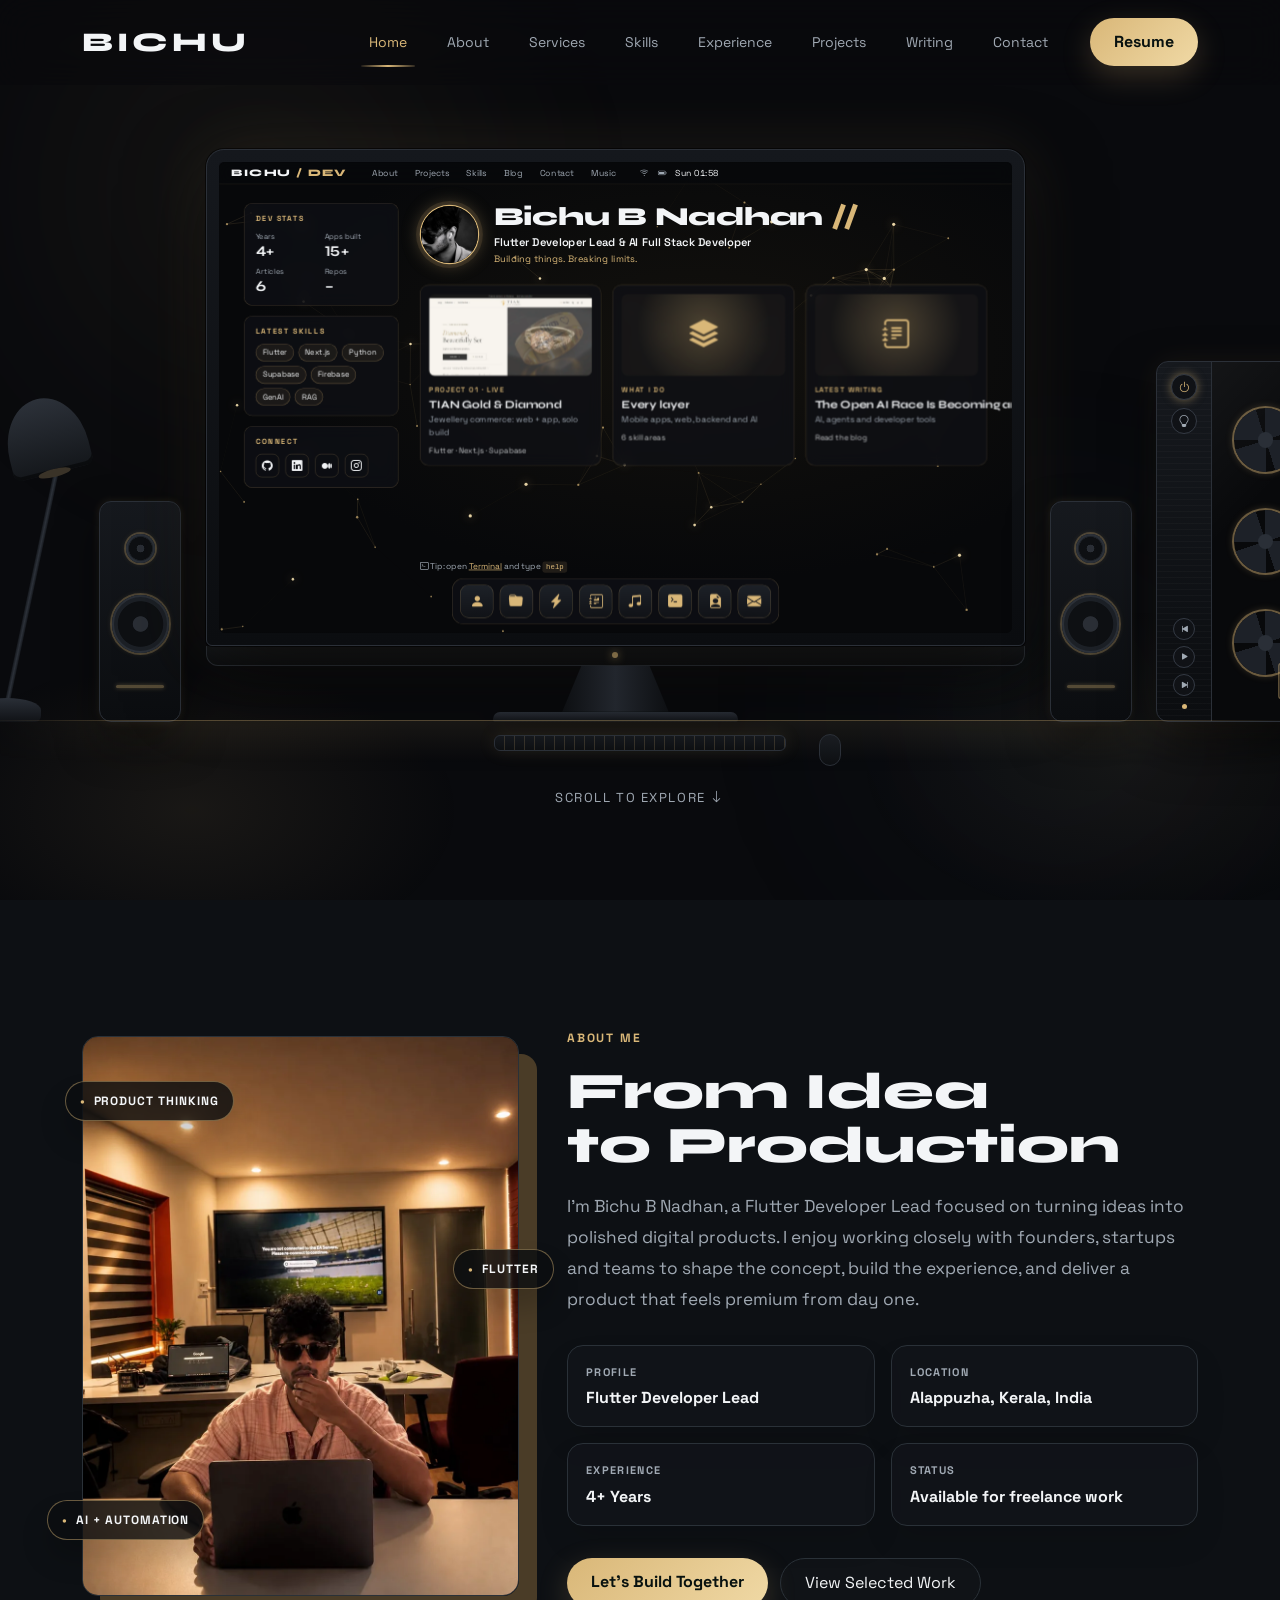
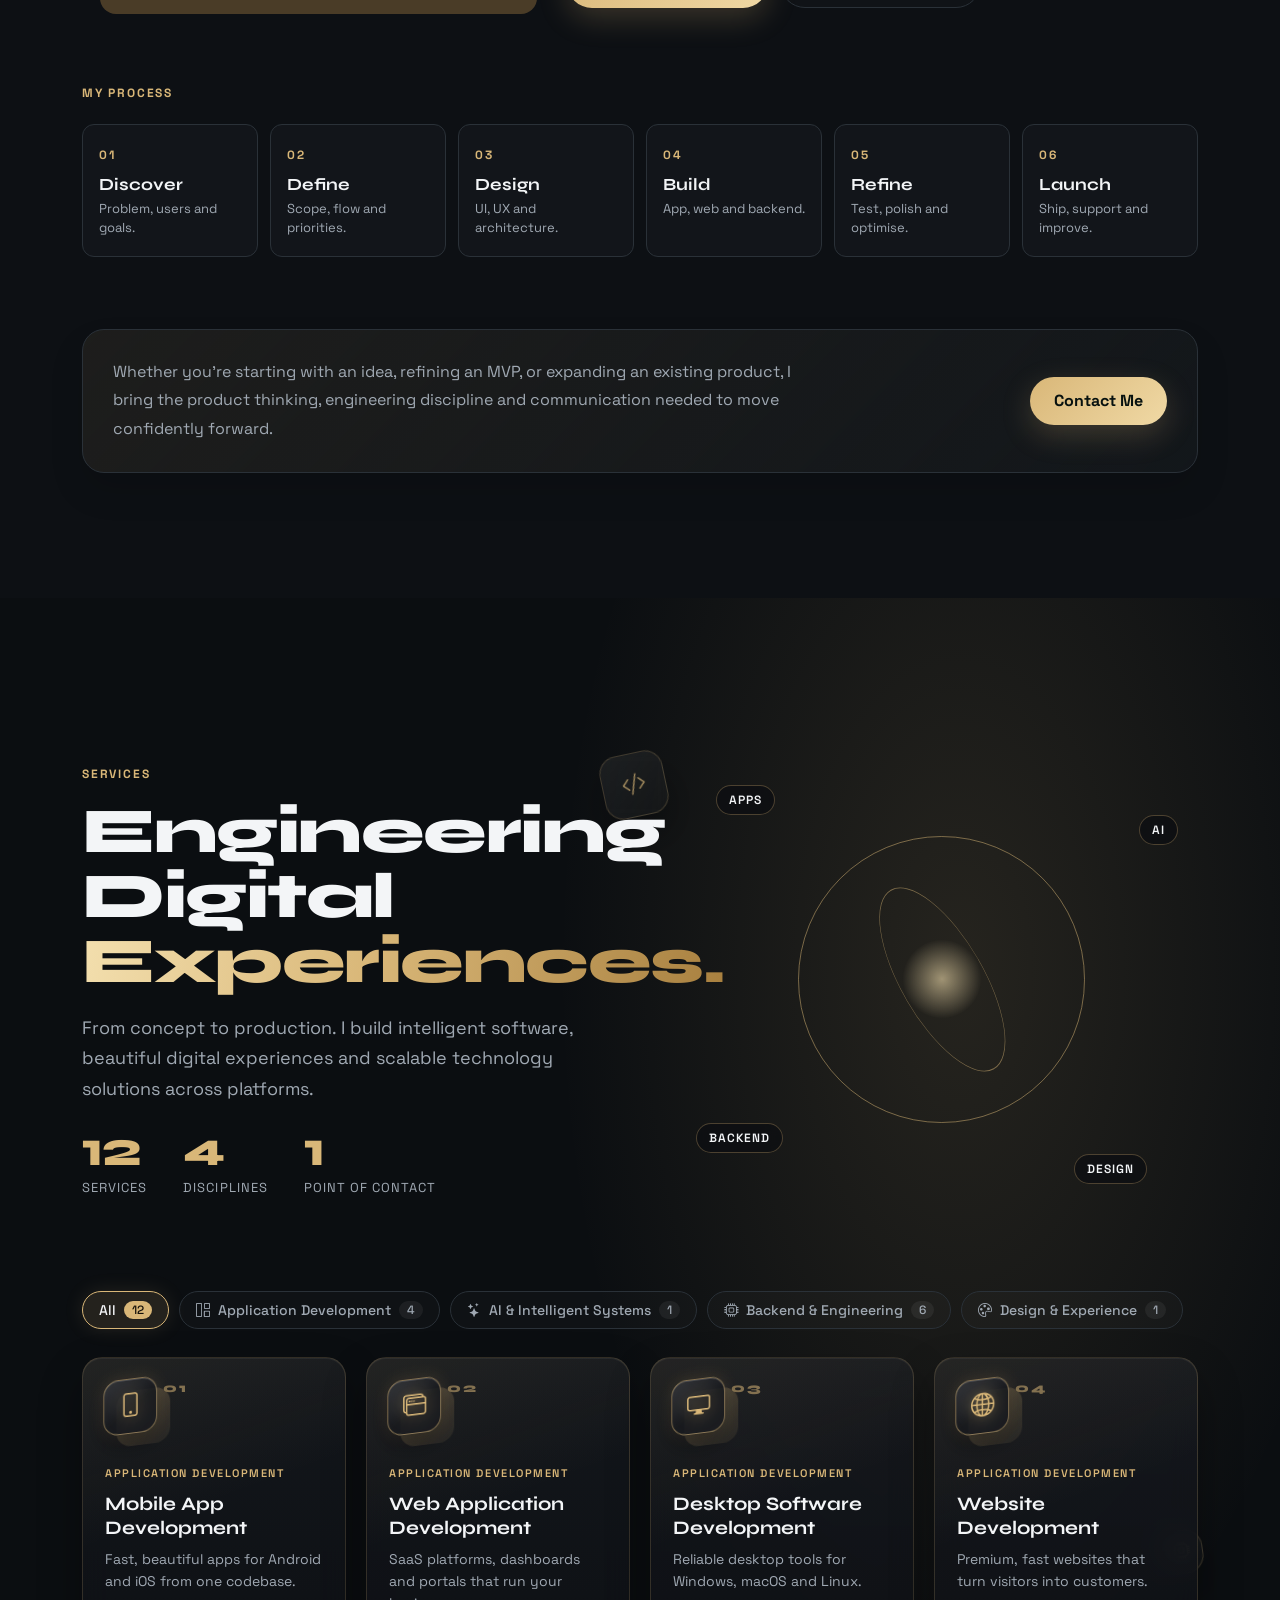
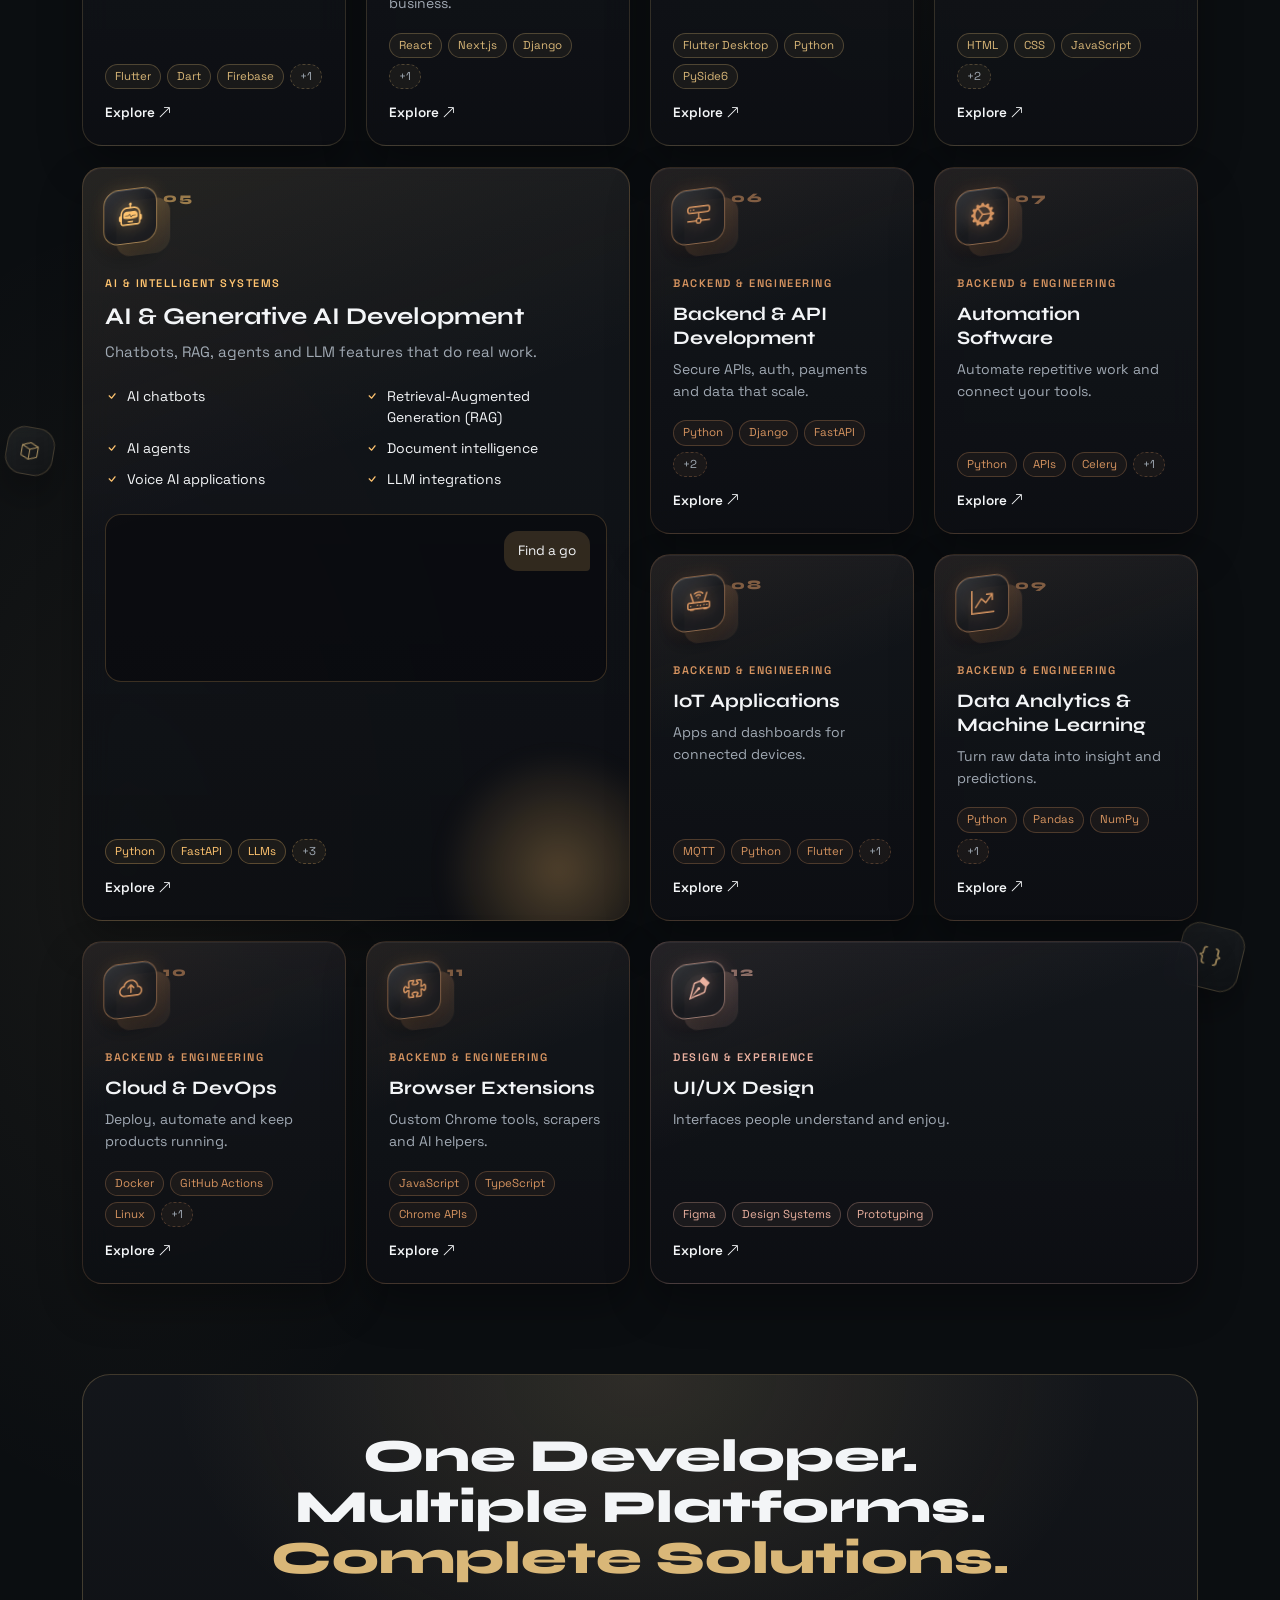
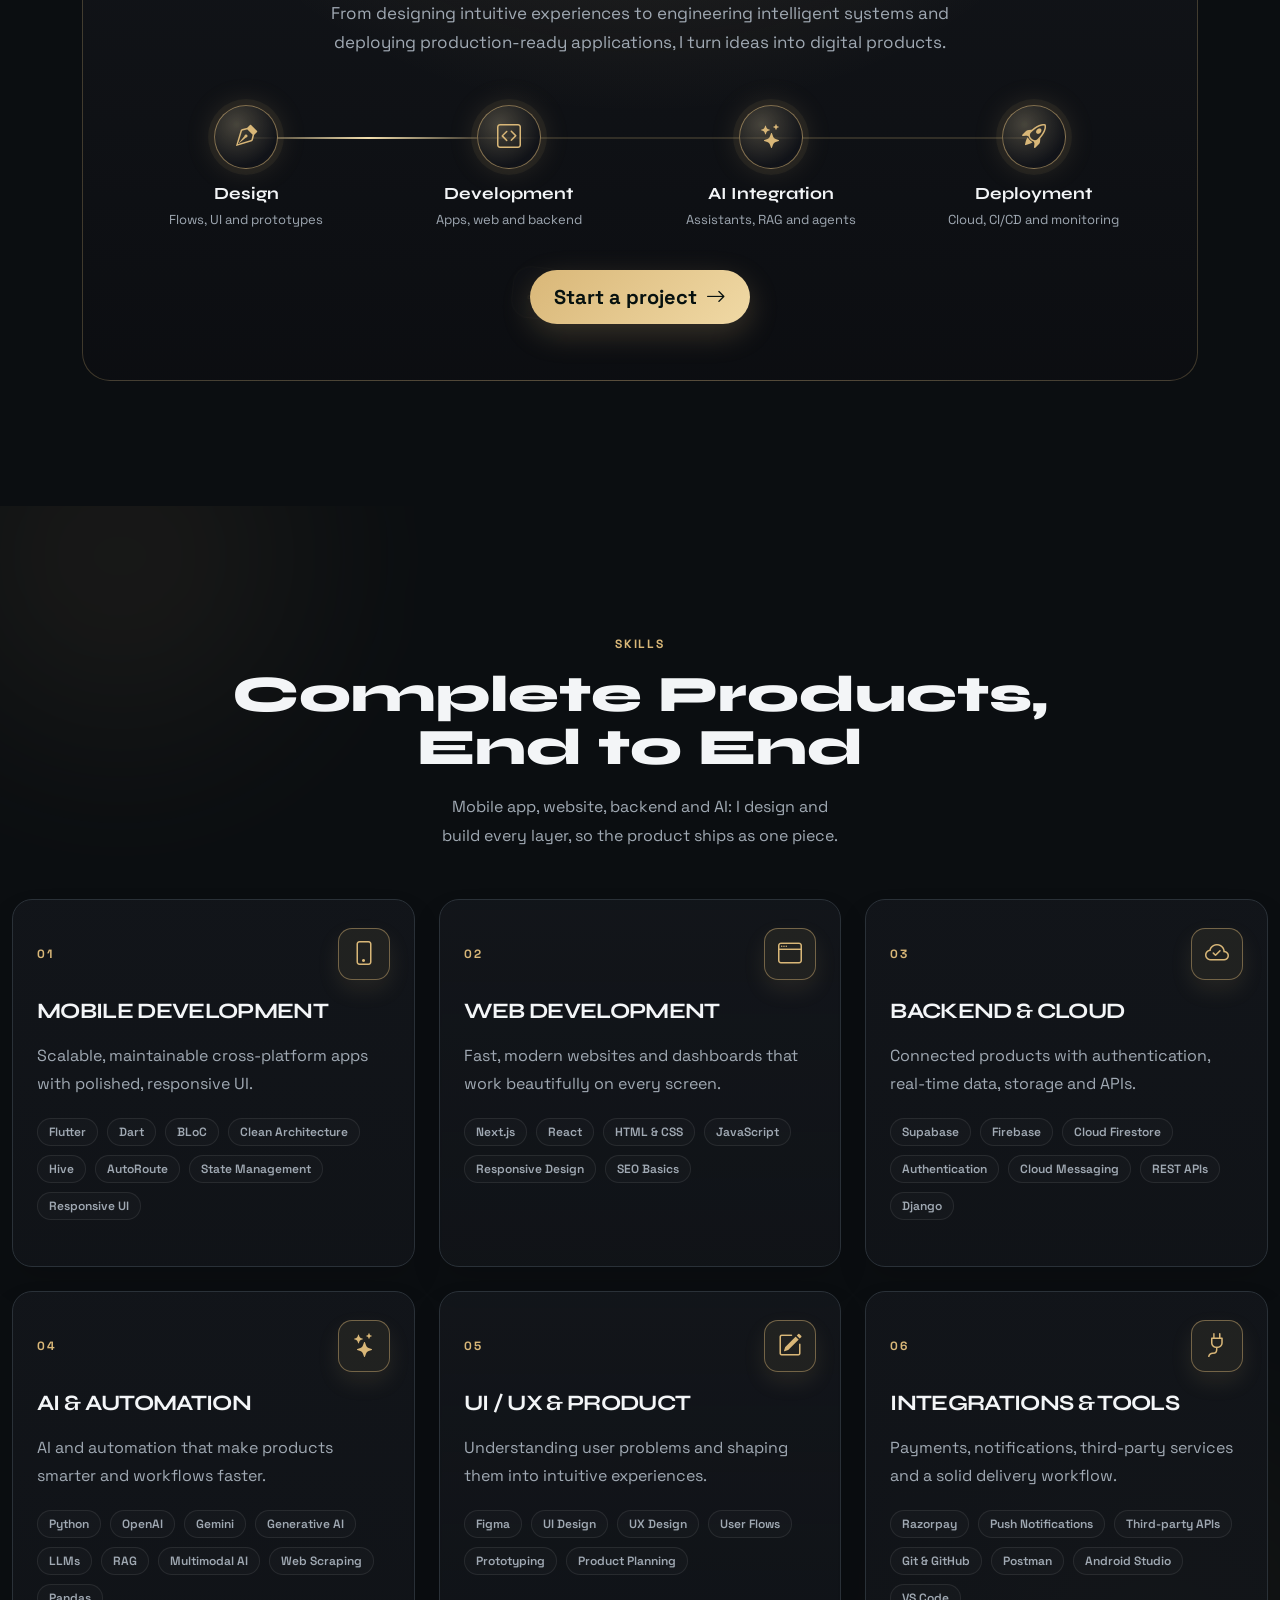
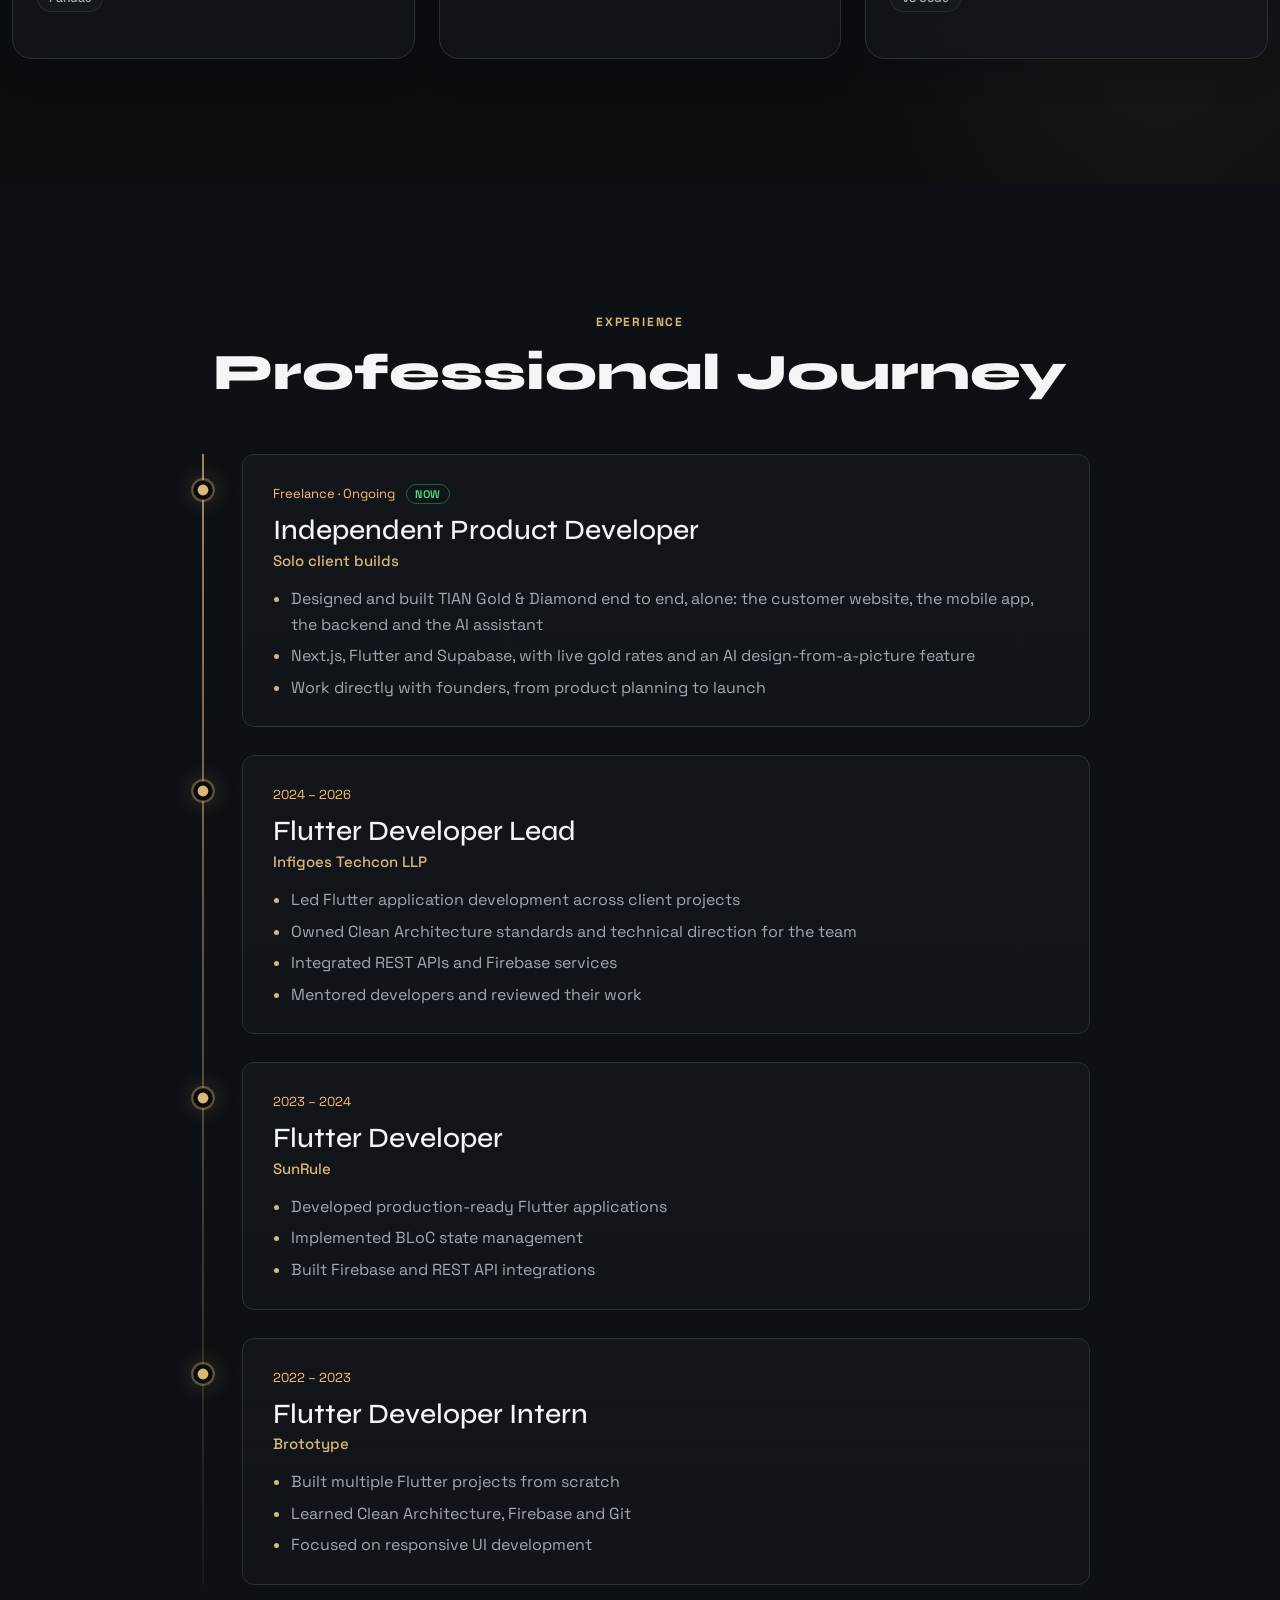
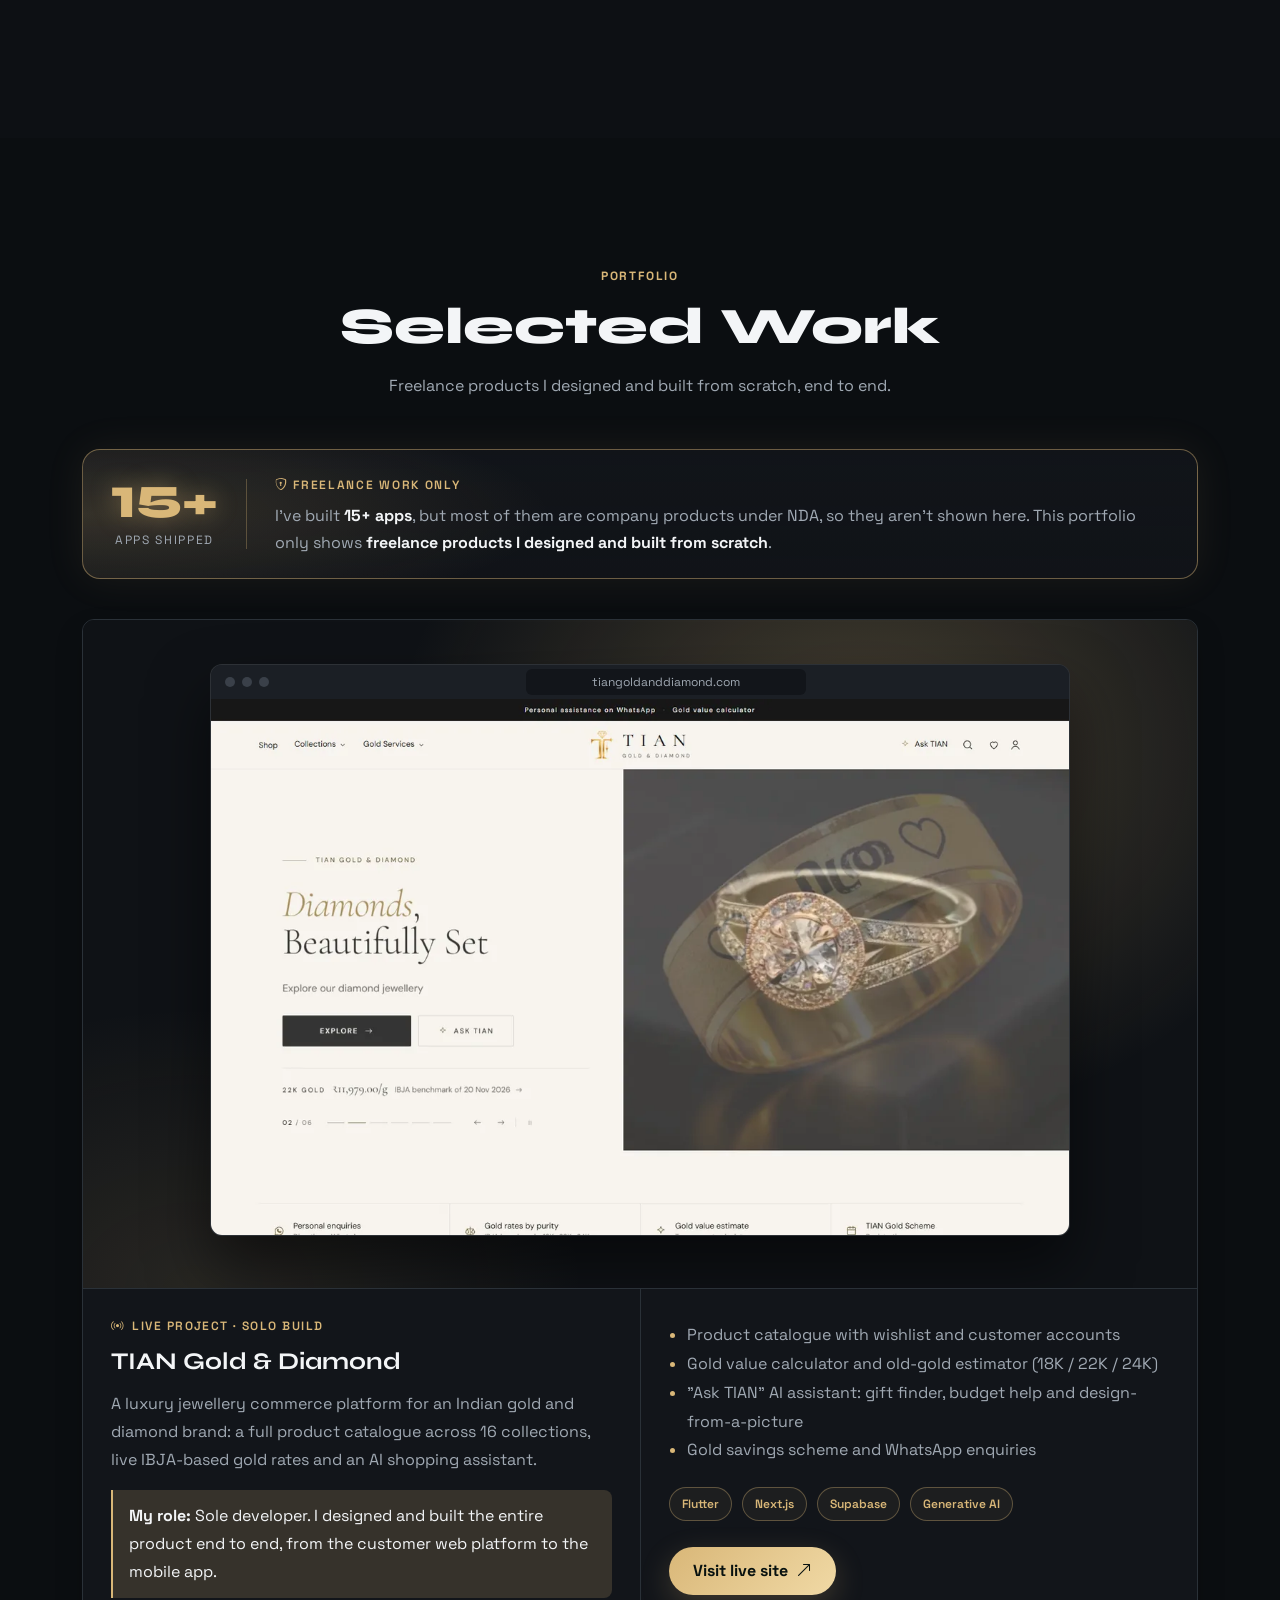
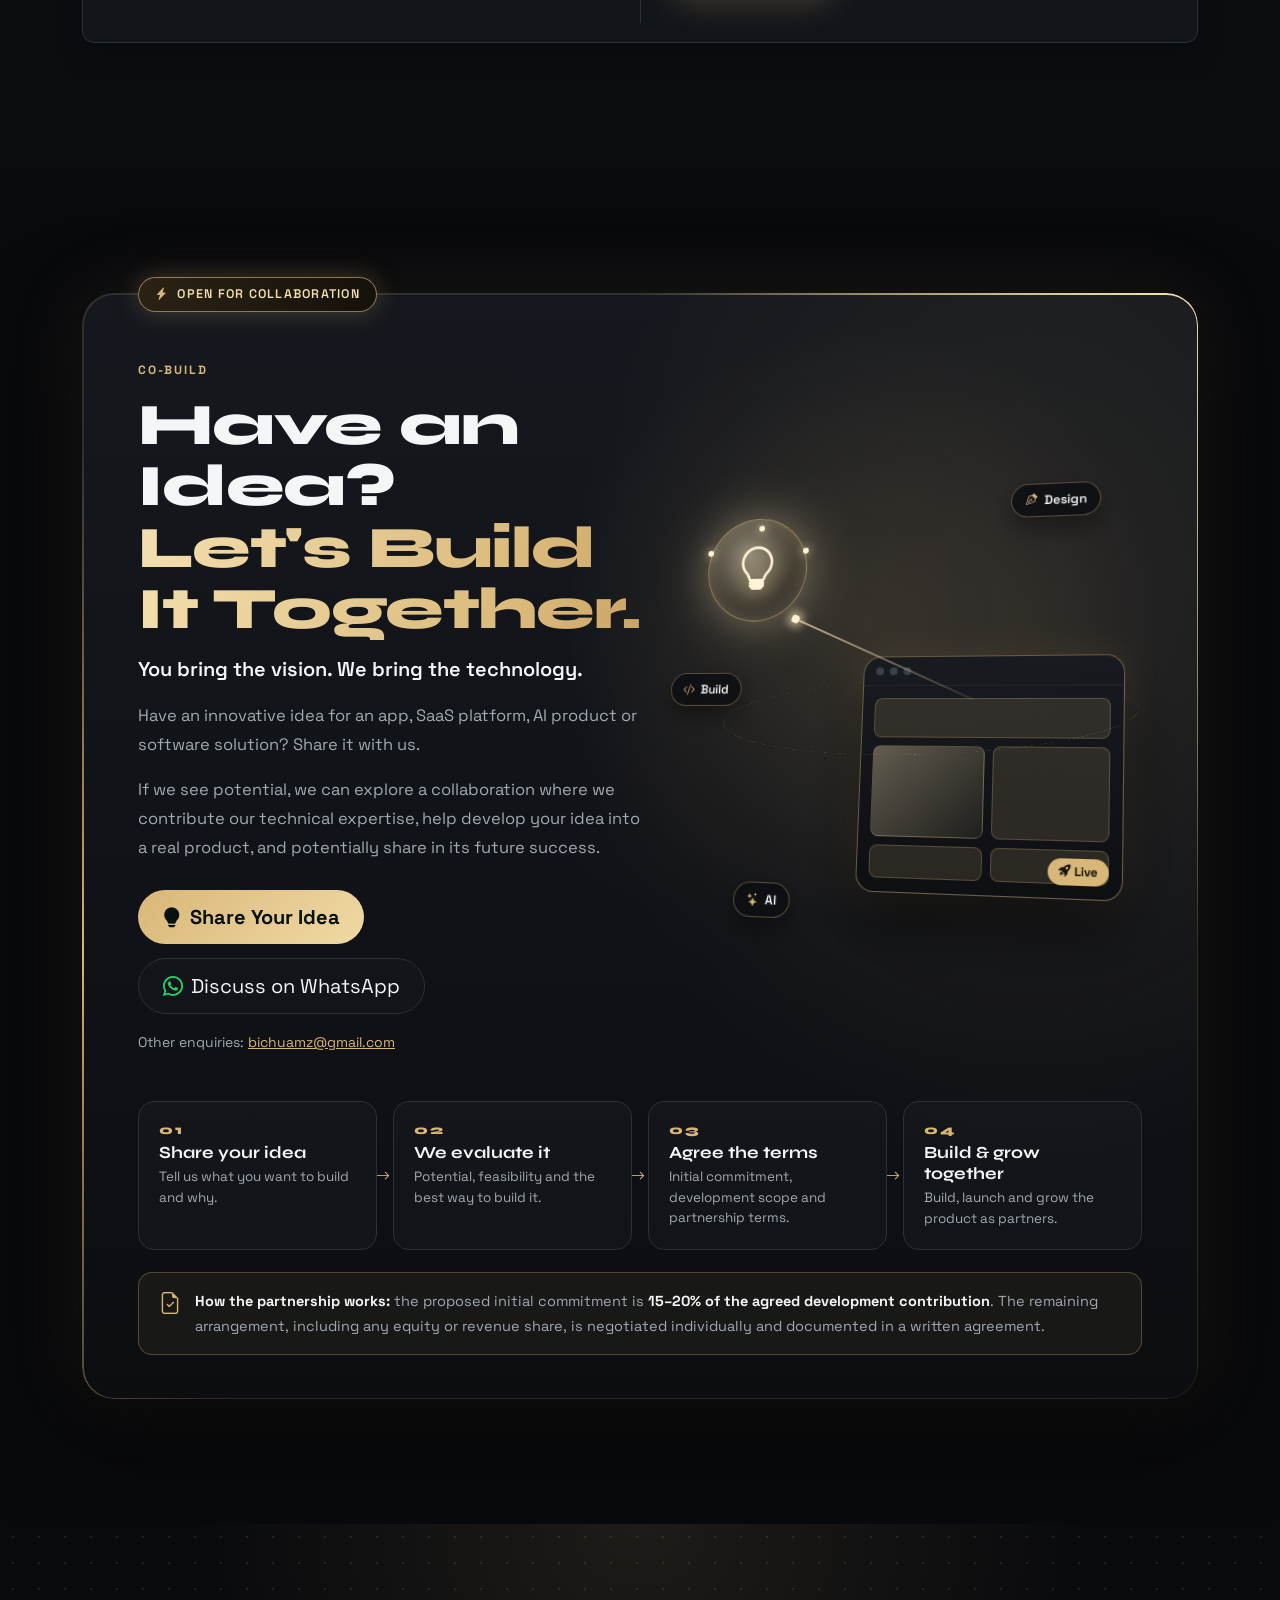
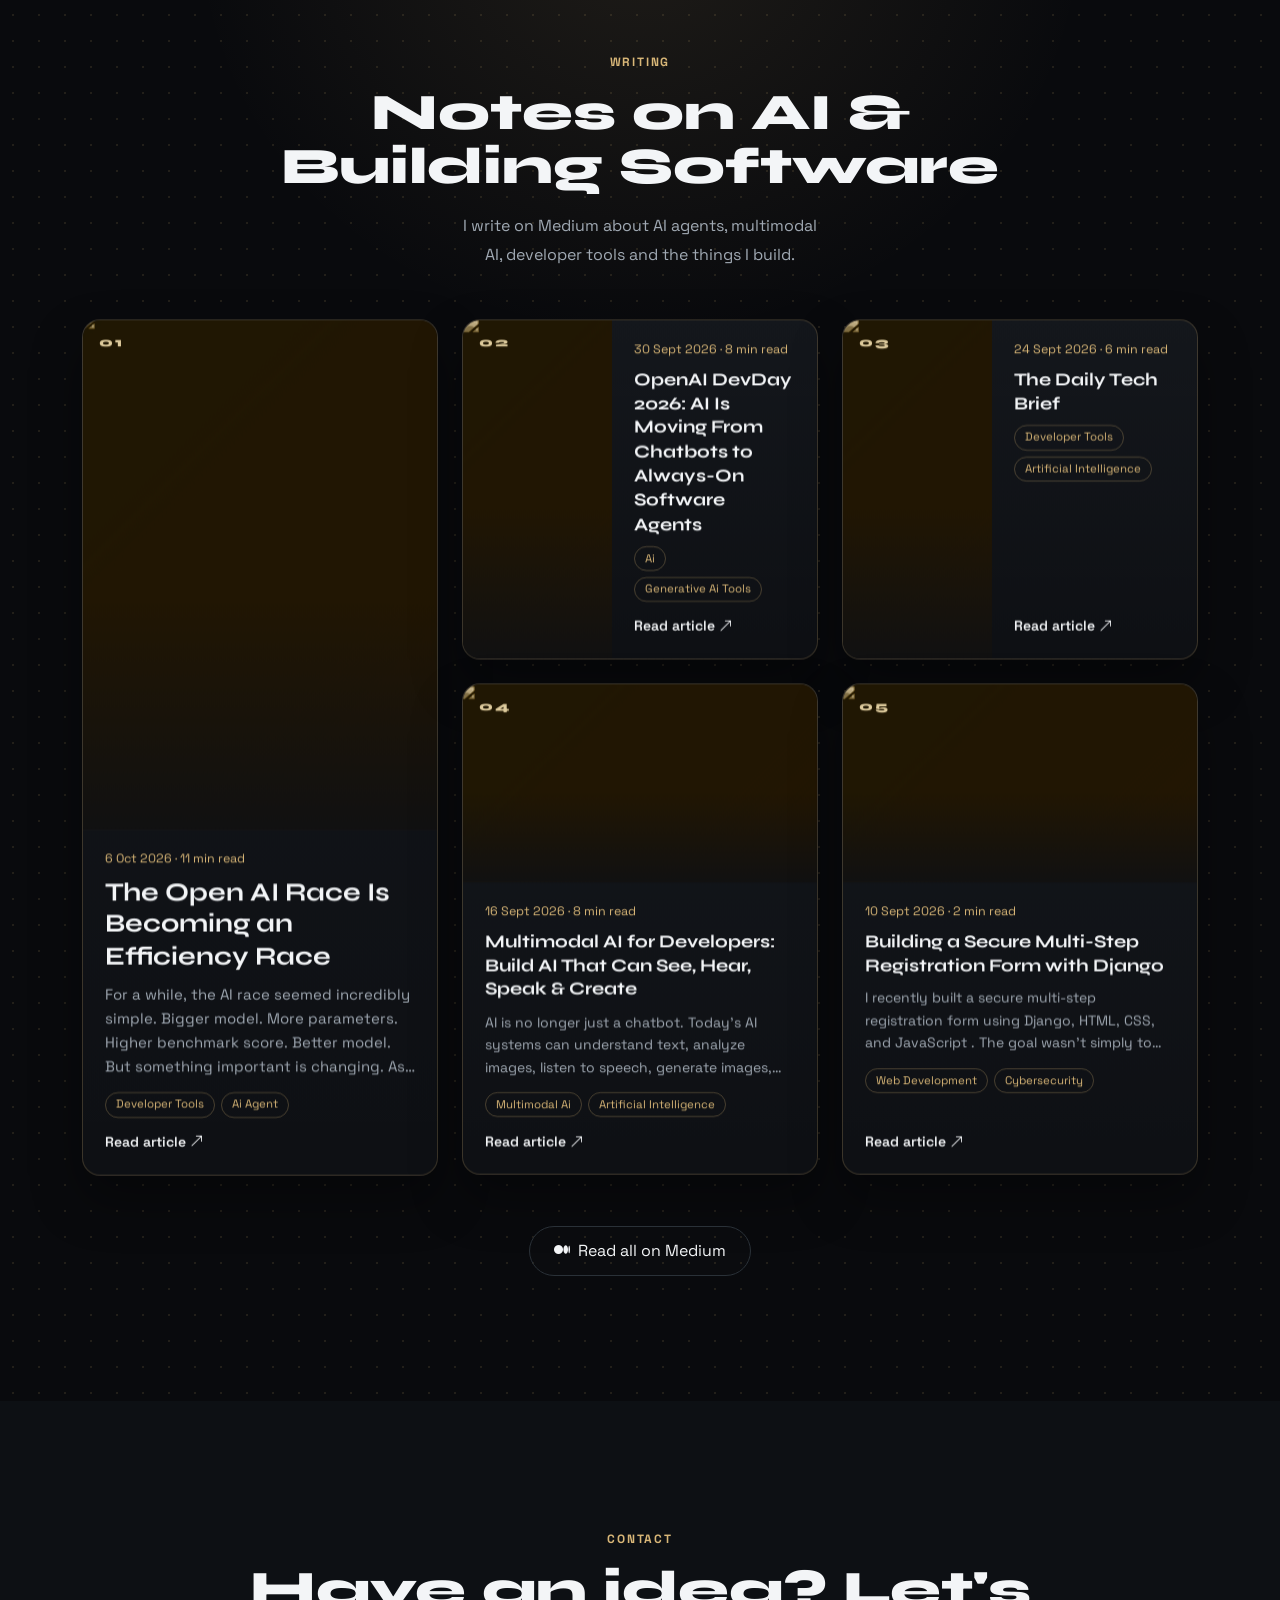
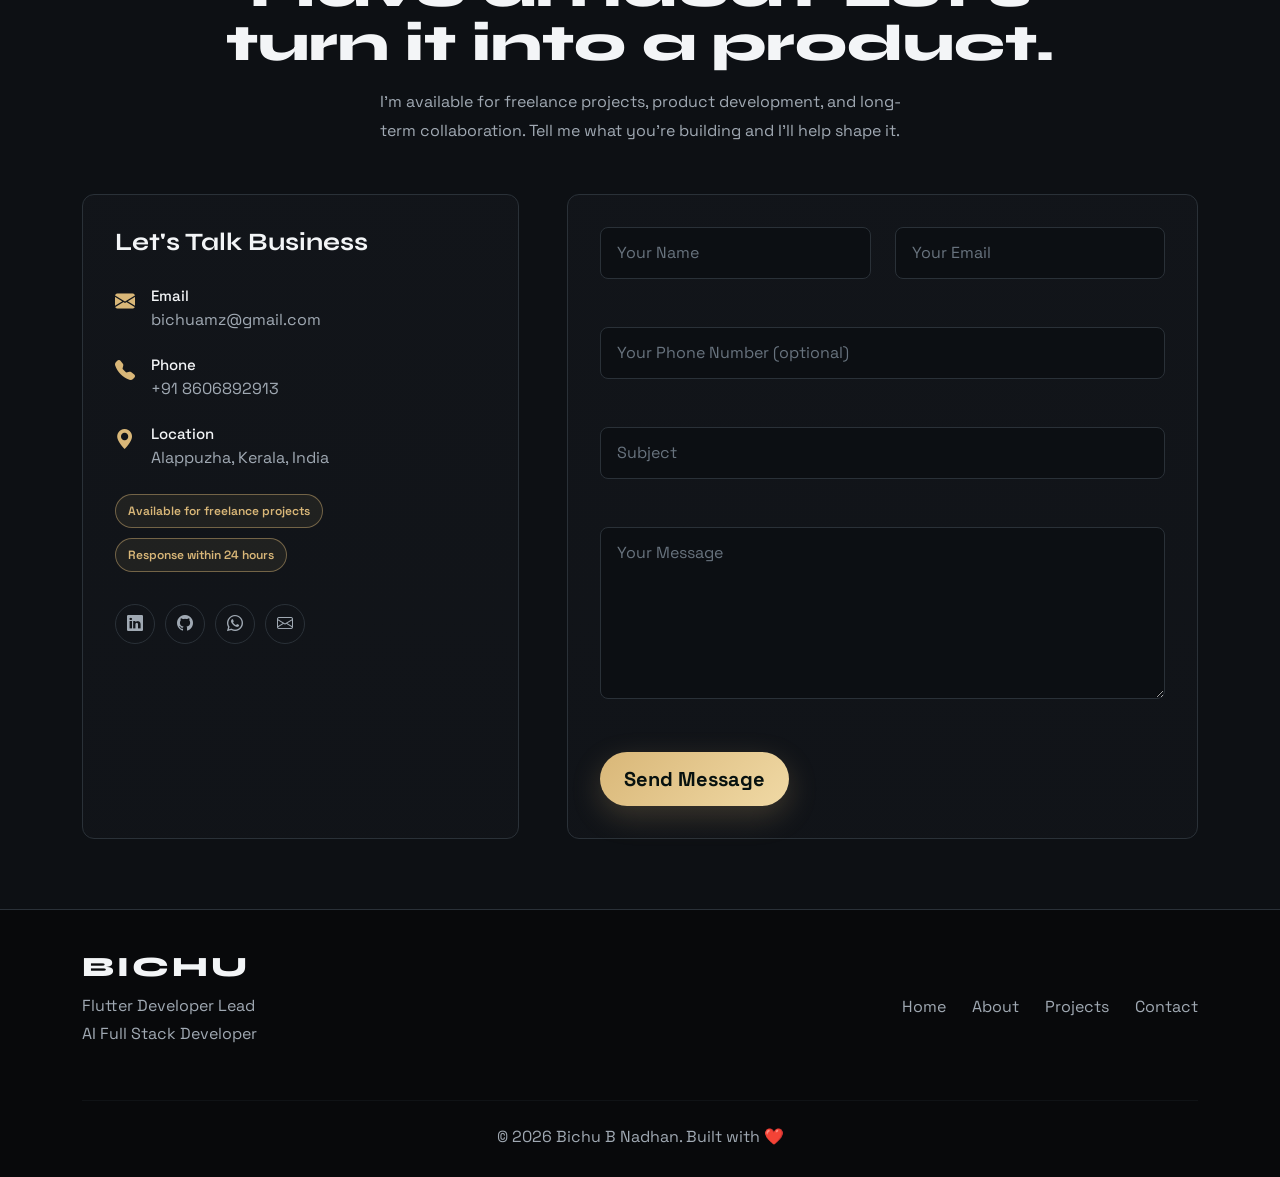
==== index.html @ cd812c45 "Remove laptop code overlay from About photo Co-Authored-By: Claude Opus 5.5 <noreply@anthropic.com>" ====
<!DOCTYPE html>
<html lang="en">
<head>
<meta charset="UTF-8">
<meta name="viewport" content="width=device-width, initial-scale=1.0">
<meta name="description" content="Bichu B Nadhan is a Flutter Developer Lead building mobile applications, AI solutions, and scalable backend systems.">
<title>Bichu B Nadhan | Flutter Developer Lead</title>
<meta name="theme-color" content="#090a0d">
<link rel="canonical" href="https://bichu2913.github.io/bichu-portfolio/">
<link rel="icon" href="data:image/svg+xml,%3Csvg xmlns='http://www.w3.org/2000/svg' viewBox='0 0 64 64'%3E%3Crect width='64' height='64' rx='14' fill='%23090a0d'/%3E%3Ctext x='50%25' y='54%25' dominant-baseline='middle' text-anchor='middle' font-family='Arial,sans-serif' font-weight='700' font-size='38' fill='%23d9b778'%3EB%3C/text%3E%3C/svg%3E">

<meta property="og:type" content="website">
<meta property="og:title" content="Bichu B Nadhan | Flutter Developer Lead">
<meta property="og:description" content="Flutter Developer Lead building mobile apps, AI products and scalable backend systems.">
<meta property="og:url" content="https://bichu2913.github.io/bichu-portfolio/">
<meta property="og:image" content="https://bichu2913.github.io/bichu-portfolio/assets/images/dp2.jpeg">
<meta name="twitter:card" content="summary_large_image">

<link href="https://cdn.jsdelivr.net/npm/bootstrap@5.3.7/dist/css/bootstrap.min.css" rel="stylesheet">
<link rel="stylesheet" href="https://cdn.jsdelivr.net/npm/bootstrap-icons@1.11.3/font/bootstrap-icons.min.css">
<link rel="preconnect" href="https://fonts.googleapis.com">
<link rel="preconnect" href="https://fonts.gstatic.com" crossorigin>
<link href="https://fonts.googleapis.com/css2?family=Space+Grotesk:wght@300;400;500;600;700&family=Syne:wght@600;700;800&display=swap" rel="stylesheet">
<link rel="stylesheet" href="css/style.css">
<link rel="stylesheet" href="css/os.css">
<link rel="stylesheet" href="css/services.css">
<link rel="stylesheet" href="css/idea.css">
</head>
<body>

<div class="cursor" aria-hidden="true"></div>

<header> 
<nav class="navbar navbar-expand-lg fixed-top custom-navbar">
<div class="container">
<a class="navbar-brand logo" href="#home">BICHU</a>

<button class="navbar-toggler text-white" type="button" data-bs-toggle="collapse" data-bs-target="#navMenu" aria-controls="navMenu" aria-expanded="false" aria-label="Toggle navigation">
<i class="bi bi-list"></i>
</button>

<div class="collapse navbar-collapse" id="navMenu">
<ul class="navbar-nav ms-auto align-items-lg-center">
<li class="nav-item"><a class="nav-link active" href="#home">Home</a></li>
<li class="nav-item"><a class="nav-link" href="#about">About</a></li>
<li class="nav-item"><a class="nav-link" href="#services">Services</a></li>
<li class="nav-item"><a class="nav-link" href="#skills">Skills</a></li>
<li class="nav-item"><a class="nav-link" href="#experience">Experience</a></li>
<li class="nav-item"><a class="nav-link" href="#projects">Projects</a></li>
<li class="nav-item"><a class="nav-link" href="#writing">Writing</a></li>
<li class="nav-item"><a class="nav-link" href="#contact">Contact</a></li>
<li class="nav-item ms-lg-3">
<a href="assets/cv/Bichu_B_Nadhan_Resume.pdf" class="btn btn-primary rounded-pill px-4" download>Resume</a>
</li>
</ul>
</div>
</div>
</nav>
</header>

<section id="home" class="os-hero" aria-label="Bichu OS: an interactive portfolio desktop">
    <div class="os-room" aria-hidden="true"></div>

    <div class="os-rig">
      <div class="os-setup">
        <div class="lamp">
            <div class="lamp-shade"></div>
            <div class="lamp-arm"></div>
            <div class="lamp-base"></div>
            <div class="lamp-beam" aria-hidden="true"></div>
            <button type="button" class="lamp-hit" aria-label="Toggle desk lamp" aria-pressed="false"></button>
        </div>

        <div class="speaker speaker-left" aria-hidden="true">
            <span class="spk-tweeter"></span>
            <span class="spk-woofer"></span>
            <span class="spk-led"></span>
        </div>

        <div class="monitor">
            <div class="monitor-bezel">
                <div class="os-viewport">
                    <div class="os-screen" id="os-screen">

                        <canvas class="os-wallpaper" aria-hidden="true"></canvas>

                        <!-- top bar -->
                        <header class="os-menubar">
                            <span class="os-logo">BICHU <em>/ DEV</em></span>
                            <nav class="os-menu" aria-label="Bichu OS apps">
                                <button type="button" data-open="about">About</button>
                                <button type="button" data-open="projects">Projects</button>
                                <button type="button" data-open="skills">Skills</button>
                                <button type="button" data-open="blog">Blog</button>
                                <button type="button" data-open="contact">Contact</button>
                                <button type="button" data-open="music">Music</button>
                            </nav>
                            <button type="button" class="os-np" data-open="music" hidden>
                                <span class="os-np-bars" aria-hidden="true"><i></i><i></i><i></i></span>
                                <span class="os-np-title"></span>
                            </button>
                            <span class="os-status" aria-hidden="true">
                                <i class="bi bi-wifi"></i><i class="bi bi-battery-full"></i>
                                <time class="os-clock">--:--</time>
                            </span>
                        </header>

                        <!-- desktop -->
                        <div class="os-desktop">
                            <aside class="os-widgets">
                                <div class="os-widget">
                                    <h2>Dev stats</h2>
                                    <dl class="os-stats">
                                        <div><dt>Years</dt><dd>4+</dd></div>
                                        <div><dt>Apps built</dt><dd>15+</dd></div>
                                        <div><dt>Articles</dt><dd data-stat="articles">6</dd></div>
                                        <div><dt>Repos</dt><dd data-stat="repos">–</dd></div>
                                    </dl>
                                </div>
                                <div class="os-widget">
                                    <h2>Latest skills</h2>
                                    <div class="os-chips">
                                        <span>Flutter</span><span>Next.js</span><span>Python</span>
                                        <span>Supabase</span><span>Firebase</span><span>GenAI</span><span>RAG</span>
                                    </div>
                                </div>
                                <div class="os-widget">
                                    <h2>Connect</h2>
                                    <div class="os-social">
                                        <a href="https://github.com/bichu2913" target="_blank" rel="noopener" aria-label="GitHub"><i class="bi bi-github"></i></a>
                                        <a href="https://www.linkedin.com/in/bichu-b-nadhan-7a6523222/" target="_blank" rel="noopener" aria-label="LinkedIn"><i class="bi bi-linkedin"></i></a>
                                        <a href="https://medium.com/@bichuamz" target="_blank" rel="noopener" aria-label="Medium"><i class="bi bi-medium"></i></a>
                                        <a href="https://www.instagram.com/bourbon__b" target="_blank" rel="noopener" aria-label="Instagram"><i class="bi bi-instagram"></i></a>
                                    </div>
                                </div>
                            </aside>

                            <div class="os-main">
                                <div class="os-profile">
                                    <img src="assets/images/dp2.jpeg" alt="Bichu B Nadhan" width="96" height="96">
                                    <div>
                                        <h1>Bichu B Nadhan <span>//</span></h1>
                                        <p class="os-role">Flutter Developer Lead &amp; AI Full Stack Developer</p>
                                        <p class="os-tagline">Building things. Breaking limits.</p>
                                    </div>
                                </div>

                                <div class="os-cards">
                                    <button type="button" class="os-card" data-open="projects">
                                        <img src="assets/images/tian/tian-web-home.webp" alt="" width="1200" height="750">
                                        <span class="os-card-kicker">Project 01 · Live</span>
                                        <strong>TIAN Gold &amp; Diamond</strong>
                                        <small>Jewellery commerce: web + app, solo build</small>
                                        <span class="os-card-tech">Flutter · Next.js · Supabase</span>
                                    </button>
                                    <button type="button" class="os-card" data-open="skills">
                                        <span class="os-card-icon"><i class="bi bi-stack"></i></span>
                                        <span class="os-card-kicker">What I do</span>
                                        <strong>Every layer</strong>
                                        <small>Mobile apps, web, backend and AI</small>
                                        <span class="os-card-tech">6 skill areas</span>
                                    </button>
                                    <button type="button" class="os-card" data-open="blog">
                                        <span class="os-card-icon"><i class="bi bi-journal-text"></i></span>
                                        <span class="os-card-kicker">Latest writing</span>
                                        <strong class="os-latest-title">On Medium</strong>
                                        <small>AI, agents and developer tools</small>
                                        <span class="os-card-tech">Read the blog</span>
                                    </button>
                                </div>

                                <p class="os-hint"><i class="bi bi-terminal"></i> Tip: open <button type="button" data-open="terminal">Terminal</button> and type <code>help</code></p>
                            </div>
                        </div>

                        <!-- windows get added here -->
                        <div class="os-windows"></div>

                        <!-- dock -->
                        <nav class="os-dock" aria-label="Dock">
                            <button type="button" data-open="about" aria-label="About"><i class="bi bi-person-fill"></i><span>About</span></button>
                            <button type="button" data-open="projects" aria-label="Projects"><i class="bi bi-folder-fill"></i><span>Projects</span></button>
                            <button type="button" data-open="skills" aria-label="Skills"><i class="bi bi-lightning-charge-fill"></i><span>Skills</span></button>
                            <button type="button" data-open="blog" aria-label="Blog"><i class="bi bi-journal-richtext"></i><span>Blog</span></button>
                            <button type="button" data-open="music" aria-label="Music"><i class="bi bi-music-note-beamed"></i><span>Music</span></button>
                            <button type="button" data-open="terminal" aria-label="Terminal"><i class="bi bi-terminal-fill"></i><span>Terminal</span></button>
                            <button type="button" data-open="resume" aria-label="Resume"><i class="bi bi-file-earmark-person-fill"></i><span>Resume</span></button>
                            <button type="button" data-open="contact" aria-label="Contact"><i class="bi bi-envelope-fill"></i><span>Contact</span></button>
                        </nav>

                        <!-- boot -->
                        <div class="os-boot" aria-hidden="true">
                            <div class="os-boot-logo">B</div>
                            <pre class="os-boot-log"></pre>
                            <div class="os-boot-bar"><span></span></div>
                        </div>
                    </div>
                </div>
            </div>
            <div class="monitor-chin" aria-hidden="true"><span></span></div>
            <div class="monitor-neck" aria-hidden="true"></div>
            <div class="monitor-foot" aria-hidden="true"></div>
        </div>

        <div class="speaker speaker-right" aria-hidden="true">
            <span class="spk-tweeter"></span>
            <span class="spk-woofer"></span>
            <span class="spk-led"></span>
        </div>

        <div class="cpu" role="group" aria-label="Computer tower">
            <div class="cpu-front">
                <button type="button" class="cpu-power" aria-label="Power: sleep or wake the screen"><i class="bi bi-power"></i></button>
                <button type="button" class="cpu-lamp" aria-label="Toggle desk lamp" aria-pressed="false"><i class="bi bi-lightbulb"></i></button>
                <div class="cpu-media" role="group" aria-label="Music controls">
                    <button type="button" data-music="prev" aria-label="Previous song"><i class="bi bi-skip-start-fill"></i></button>
                    <button type="button" data-music="toggle" aria-label="Play or pause music"><i class="bi bi-play-fill"></i></button>
                    <button type="button" data-music="next" aria-label="Next song"><i class="bi bi-skip-end-fill"></i></button>
                </div>
                <span class="cpu-hdd" aria-hidden="true"></span>
            </div>
            <div class="cpu-glass" aria-hidden="true">
                <span class="cpu-fan"></span>
                <span class="cpu-fan"></span>
                <span class="cpu-fan"></span>
                <span class="cpu-board"></span>
            </div>
        </div>
      </div>
        <div class="desk" aria-hidden="true">
            <div class="desk-keyboard"></div>
            <div class="desk-mouse"></div>
        </div>
    </div>

    <a href="#about" class="os-scroll-cue">Scroll to explore <i class="bi bi-arrow-down"></i></a>

    <!-- ===== App contents (cloned into windows by js/os.js) ===== -->
    <template id="app-about" data-title="About" data-icon="bi-person-fill" data-size="560x500">
        <div class="app-about">
            <img src="assets/images/dp2.jpeg" alt="Portrait of Bichu B Nadhan" width="140" height="140">
            <div>
                <h3>Bichu B Nadhan</h3>
                <p class="app-muted">Flutter Developer Lead · AI Full Stack Developer</p>
                <p>I design and build complete digital products: the mobile app, the website, the backend and the AI features, end to end. I work with founders, startups and teams to turn an idea into a product that feels premium from day one.</p>
                <ul class="app-facts">
                    <li><i class="bi bi-geo-alt"></i> Alappuzha, Kerala, India</li>
                    <li><i class="bi bi-briefcase"></i> 4+ years · Former Flutter Lead at Infigoes Techcon</li>
                    <li><i class="bi bi-rocket-takeoff"></i> Solo-built TIAN Gold &amp; Diamond</li>
                    <li><i class="bi bi-circle-fill app-live"></i> Available for freelance work</li>
                </ul>
            </div>
        </div>
    </template>

    <template id="app-projects" data-title="Projects" data-icon="bi-folder-fill" data-size="760x540">
        <div class="app-projects">
            <article class="app-featured">
                <img src="assets/images/tian/tian-web-home.webp" alt="TIAN Gold &amp; Diamond homepage" width="1200" height="750">
                <div>
                    <span class="app-kicker"><i class="bi bi-broadcast"></i> Live · Solo build</span>
                    <h3>TIAN Gold &amp; Diamond</h3>
                    <p>Luxury jewellery commerce for an Indian gold and diamond brand. I designed and built the whole product, from the website to the mobile app.</p>
                    <ul class="app-list">
                        <li>16 collections, wishlist and accounts</li>
                        <li>Live IBJA gold rates and a gold value calculator</li>
                        <li>"Ask TIAN" AI assistant with design-from-a-picture</li>
                    </ul>
                    <div class="app-tags"><span>Flutter</span><span>Next.js</span><span>Supabase</span><span>GenAI</span></div>
                    <a class="app-btn" href="https://tiangoldanddiamond.com/" target="_blank" rel="noopener">Visit live site <i class="bi bi-arrow-up-right"></i></a>
                </div>
            </article>
            <div class="app-note">
                <strong>15+ apps shipped.</strong> Most are company products under NDA, so this shows only my freelance work, built from scratch.
            </div>
        </div>
    </template>

    <template id="app-skills" data-title="Skills" data-icon="bi-lightning-charge-fill" data-size="720x520">
        <div class="app-skills">
            <section><h4><i class="bi bi-phone"></i> Mobile</h4><p>Flutter · Dart · BLoC · Clean Architecture · Hive · AutoRoute · Responsive UI</p></section>
            <section><h4><i class="bi bi-window"></i> Web</h4><p>Next.js · React · HTML/CSS · Responsive design · SEO basics</p></section>
            <section><h4><i class="bi bi-hdd-network"></i> Backend</h4><p>Supabase · Firebase · REST APIs · Auth · Cloud Messaging · Django</p></section>
            <section><h4><i class="bi bi-stars"></i> AI &amp; ML</h4><p>OpenAI · Gemini · GenAI · LLMs · RAG · Multimodal AI · Python</p></section>
            <section><h4><i class="bi bi-plug"></i> Integrations</h4><p>Razorpay · Push notifications · Payments · Third-party APIs · Web scraping</p></section>
            <section><h4><i class="bi bi-pencil-square"></i> Product &amp; tools</h4><p>Figma · UI/UX · Prototyping · Git &amp; GitHub · Postman · Android Studio</p></section>
        </div>
    </template>

    <template id="app-blog" data-title="Blog — Medium" data-icon="bi-journal-richtext" data-size="720x540">
        <div class="app-blog">
            <div class="app-blog-list"><p class="app-muted">Loading articles…</p></div>
            <a class="app-btn app-btn-ghost" href="https://medium.com/@bichuamz" target="_blank" rel="noopener">All articles on Medium <i class="bi bi-arrow-up-right"></i></a>
        </div>
    </template>

    <template id="app-terminal" data-title="Terminal — bichu@os" data-icon="bi-terminal-fill" data-size="640x400">
        <div class="app-terminal" role="log" aria-live="polite">
            <div class="term-output"></div>
            <label class="term-line"><span class="term-prompt">bichu@os:~$</span><input class="term-input" type="text" autocomplete="off" spellcheck="false" aria-label="Terminal command"></label>
        </div>
    </template>

    <template id="app-music" data-title="Music" data-icon="bi-music-note-beamed" data-size="760x500">
        <div class="app-music">
          <div class="music-tabs" role="tablist" aria-label="Music source">
            <button type="button" role="tab" data-src="youtube" aria-selected="true"><i class="bi bi-youtube"></i> Malayalam &amp; more</button>
            <button type="button" role="tab" data-src="spotify" aria-selected="false"><i class="bi bi-spotify"></i> English hits</button>
          </div>
          <div class="music-pane" data-pane="youtube">
            <div class="music-player">
                <div class="music-video"><div class="music-yt"></div></div>
                <div class="music-now">
                    <span class="app-kicker">Now playing</span>
                    <strong class="music-title">Stay With Me (Remix)</strong>
                    <span class="music-artist app-muted">Paul-kun</span>
                </div>
                <div class="music-progress">
                    <span class="music-time music-cur">0:00</span>
                    <input class="music-seek" type="range" min="0" max="1000" value="0" aria-label="Seek">
                    <span class="music-time music-dur">0:00</span>
                </div>
                <div class="music-controls">
                    <button type="button" class="music-shuffle" aria-label="Shuffle" aria-pressed="false"><i class="bi bi-shuffle"></i></button>
                    <button type="button" data-music="prev" aria-label="Previous"><i class="bi bi-skip-start-fill"></i></button>
                    <button type="button" class="music-play" data-music="toggle" aria-label="Play or pause"><i class="bi bi-play-fill"></i></button>
                    <button type="button" data-music="next" aria-label="Next"><i class="bi bi-skip-end-fill"></i></button>
                    <label class="music-vol"><i class="bi bi-volume-up"></i><input type="range" min="0" max="100" value="70" aria-label="Volume"></label>
                </div>
                <p class="music-note app-muted">Plays the official videos through YouTube. Speaker lights pulse to each song's tempo.</p>
            </div>
            <ol class="music-list" aria-label="Playlist"></ol>
          </div>
          <div class="music-pane" data-pane="spotify" hidden>
            <div class="music-player">
                <div class="music-sp-embed"><div class="music-sp-host"></div></div>
                <p class="music-note app-muted">Full songs if you're logged in to Spotify in this browser, otherwise 30-second previews.</p>
            </div>
            <ol class="music-list music-sp-list" aria-label="English playlist"></ol>
          </div>
        </div>
    </template>

    <template id="app-resume" data-title="Resume" data-icon="bi-file-earmark-person-fill" data-size="520x420">
        <div class="app-resume">
            <i class="bi bi-file-earmark-pdf app-resume-icon"></i>
            <h3>Bichu_B_Nadhan_Resume.pdf</h3>
            <p class="app-muted">Flutter Developer Lead · 4+ years · Mobile, web, backend and AI</p>
            <div class="app-actions">
                <a class="app-btn" href="assets/cv/Bichu_B_Nadhan_Resume.pdf" target="_blank" rel="noopener"><i class="bi bi-eye"></i> Open</a>
                <a class="app-btn app-btn-ghost" href="assets/cv/Bichu_B_Nadhan_Resume.pdf" download><i class="bi bi-download"></i> Download</a>
            </div>
        </div>
    </template>

    <template id="app-contact" data-title="Contact" data-icon="bi-envelope-fill" data-size="520x460">
        <div class="app-contact">
            <h3>Let's build something.</h3>
            <p class="app-muted">Freelance projects, product builds and long-term collaboration. I reply within 24 hours.</p>
            <div class="app-links">
                <a href="mailto:bichuamz@gmail.com"><i class="bi bi-envelope"></i> bichuamz@gmail.com</a>
                <a href="https://wa.me/918606892913" target="_blank" rel="noopener"><i class="bi bi-whatsapp"></i> WhatsApp</a>
                <a href="https://www.linkedin.com/in/bichu-b-nadhan-7a6523222/" target="_blank" rel="noopener"><i class="bi bi-linkedin"></i> LinkedIn</a>
                <a href="https://github.com/bichu2913" target="_blank" rel="noopener"><i class="bi bi-github"></i> GitHub</a>
                <a href="https://www.instagram.com/bourbon__b" target="_blank" rel="noopener"><i class="bi bi-instagram"></i> Instagram</a>
            </div>
            <a class="app-btn" href="#contact" data-close-os><i class="bi bi-chat-dots"></i> Send a message</a>
        </div>
    </template>
</section>

<section id="about" class="section-padding">
    <div class="container">
        <div class="row align-items-center gx-lg-5">
            <div class="col-lg-5">
                <div class="about-visual">
                    <img src="assets/images/about-workspace.webp" width="900" height="1200" loading="lazy" decoding="async" class="img-fluid rounded-4 about-image" alt="Bichu B Nadhan at work in a warmly lit office, laptop open">
                    <div class="about-floating-badges">
                        <span class="about-badge about-badge-one">Product Thinking</span>
                        <span class="about-badge about-badge-two">Flutter</span>
                        <span class="about-badge about-badge-three">AI + Automation</span>
                    </div>
                </div>
            </div>

            <div class="col-lg-7 about-copy">
                <span class="section-tag">ABOUT ME</span>
                <h2 class="section-title mt-3">From Idea to Production</h2>
                <p class="about-intro">
                    I'm Bichu B Nadhan, a Flutter Developer Lead focused on turning ideas into polished digital products.
                    I enjoy working closely with founders, startups and teams to shape the concept, build the experience,
                    and deliver a product that feels premium from day one.
                </p>

                <div class="about-meta">
                    <div class="about-meta-item">
                        <span>Profile</span>
                        <strong>Flutter Developer Lead</strong>
                    </div>
                    <div class="about-meta-item">
                        <span>Location</span>
                        <strong>Alappuzha, Kerala, India</strong>
                    </div>
                    <div class="about-meta-item">
                        <span>Experience</span>
                        <strong>4+ Years</strong>
                    </div>
                    <div class="about-meta-item">
                        <span>Status</span>
                        <strong>Available for freelance work</strong>
                    </div>
                </div>

                <div class="about-cta-row">
                    <a href="#contact" class="btn btn-primary">Let's Build Together</a>
                    <a href="#projects" class="btn btn-outline-light">View Selected Work</a>
                </div>
            </div>
        </div>

        <div class="about-journey">
            <span class="section-tag">MY PROCESS</span>
            <ol class="process-strip">
                <li class="process-strip-item">
                    <span class="process-number">01</span>
                    <h3>Discover</h3>
                    <p>Problem, users and goals.</p>
                </li>
                <li class="process-strip-item">
                    <span class="process-number">02</span>
                    <h3>Define</h3>
                    <p>Scope, flow and priorities.</p>
                </li>
                <li class="process-strip-item">
                    <span class="process-number">03</span>
                    <h3>Design</h3>
                    <p>UI, UX and architecture.</p>
                </li>
                <li class="process-strip-item">
                    <span class="process-number">04</span>
                    <h3>Build</h3>
                    <p>App, web and backend.</p>
                </li>
                <li class="process-strip-item">
                    <span class="process-number">05</span>
                    <h3>Refine</h3>
                    <p>Test, polish and optimise.</p>
                </li>
                <li class="process-strip-item">
                    <span class="process-number">06</span>
                    <h3>Launch</h3>
                    <p>Ship, support and improve.</p>
                </li>
            </ol>
        </div>

        <div class="about-cta-panel">
            <p>
                Whether you're starting with an idea, refining an MVP, or expanding an existing product,
                I bring the product thinking, engineering discipline and communication needed to move confidently forward.
            </p>
            <a href="#contact" class="btn btn-primary">Contact Me</a>
        </div>
    </div>
</section>

<!-- skills -->

<section id="services" class="svc section-padding" aria-labelledby="svc-title">
    <div class="svc-bg" aria-hidden="true">
        <span class="svc-float f1"><i class="bi bi-code-slash"></i></span>
        <span class="svc-float f2"><i class="bi bi-box"></i></span>
        <span class="svc-float f3"><i class="bi bi-braces"></i></span>
        <span class="svc-float f4"><i class="bi bi-cpu"></i></span>
        <span class="svc-float f5"><i class="bi bi-diagram-3"></i></span>
    </div>

    <div class="container">
        <header class="svc-intro">
            <div class="svc-intro-copy">
                <span class="section-tag">SERVICES</span>
                <h2 id="svc-title" class="svc-title">Engineering Digital <span>Experiences.</span></h2>
                <p class="svc-lead">From concept to production. I build intelligent software, beautiful digital experiences and scalable technology solutions across platforms.</p>
                <dl class="svc-facts">
                    <div><dt>12</dt><dd>Services</dd></div>
                    <div><dt>4</dt><dd>Disciplines</dd></div>
                    <div><dt>1</dt><dd>Point of contact</dd></div>
                </dl>
            </div>
            <div class="svc-core" aria-hidden="true">
                <canvas class="svc-core-canvas"></canvas>
                <div class="svc-core-fallback"><span></span><span></span><span></span></div>
                <span class="svc-core-label l1">Apps</span>
                <span class="svc-core-label l2">AI</span>
                <span class="svc-core-label l3">Backend</span>
                <span class="svc-core-label l4">Design</span>
            </div>
        </header>

        <div class="svc-filters" role="toolbar" aria-label="Filter services">
            <button type="button" class="svc-filter is-active" data-filter="all" aria-pressed="true">All <span>12</span></button>
            <!-- group filters are added by js/services.js -->
        </div>

        <div class="svc-grid" aria-live="polite">
            <noscript>
                <p class="svc-noscript">Mobile apps · Web applications · Desktop software · Websites · AI &amp; Generative AI · Backend &amp; APIs · Automation · IoT · Data &amp; ML · Cloud &amp; DevOps · Browser extensions · UI/UX design</p>
            </noscript>
        </div>

        <div class="svc-closing">
            <h3 class="svc-closing-title">One Developer. Multiple Platforms. <span>Complete Solutions.</span></h3>
            <p class="svc-closing-text">From designing intuitive experiences to engineering intelligent systems and deploying production-ready applications, I turn ideas into digital products.</p>
            <ol class="svc-flow">
                <li style="--n:0"><span class="svc-flow-node"><i class="bi bi-vector-pen"></i></span><strong>Design</strong><small>Flows, UI and prototypes</small></li>
                <li style="--n:1"><span class="svc-flow-node"><i class="bi bi-code-square"></i></span><strong>Development</strong><small>Apps, web and backend</small></li>
                <li style="--n:2"><span class="svc-flow-node"><i class="bi bi-stars"></i></span><strong>AI Integration</strong><small>Assistants, RAG and agents</small></li>
                <li style="--n:3"><span class="svc-flow-node"><i class="bi bi-rocket-takeoff"></i></span><strong>Deployment</strong><small>Cloud, CI/CD and monitoring</small></li>
            </ol>
            <a href="#contact" class="btn btn-primary btn-lg svc-closing-cta">Start a project <i class="bi bi-arrow-right ms-1"></i></a>
        </div>
    </div>

    <dialog class="svc-panel" aria-labelledby="svc-panel-title">
        <div class="svc-panel-inner">
            <button type="button" class="svc-panel-close" aria-label="Close"><i class="bi bi-x-lg"></i></button>
            <div class="svc-panel-head">
                <div class="svc-icon svc-icon-lg"><span class="svc-icon-back"></span><span class="svc-icon-face"><i class="bi"></i></span></div>
                <div>
                    <span class="svc-panel-group"></span>
                    <h3 id="svc-panel-title" class="svc-panel-title"></h3>
                </div>
            </div>
            <p class="svc-panel-desc"></p>
            <div class="svc-panel-cols">
                <div>
                    <h4>What I build</h4>
                    <ul class="svc-panel-features"></ul>
                </div>
                <div>
                    <h4>Technologies</h4>
                    <div class="svc-panel-tech svc-tags"></div>
                    <h4 class="svc-panel-ex-title">Work &amp; writing</h4>
                    <ul class="svc-panel-examples"></ul>
                </div>
            </div>
            <div class="svc-panel-foot">
                <button type="button" class="svc-panel-nav" data-step="-1" aria-label="Previous service"><i class="bi bi-arrow-left"></i></button>
                <a href="#contact" class="btn btn-primary svc-panel-cta">Discuss this project <i class="bi bi-arrow-right ms-1"></i></a>
                <button type="button" class="svc-panel-nav" data-step="1" aria-label="Next service"><i class="bi bi-arrow-right"></i></button>
            </div>
        </div>
    </dialog>
</section>

<section id="skills" class="skills section-padding">
    <div class="container">

        <div class="text-center mb-5">
            <span class="section-tag">SKILLS</span>
            <h2 class="section-title">Complete Products, End to End</h2>
            <p class="section-description">
                Mobile app, website, backend and AI: I design and build every layer, so the product ships as one piece.
            </p>
        </div>

        <div class="skill-category-grid">
            <div class="skill-card">
                <div class="skill-card-header">
                    <span class="skill-card-index">01</span>
                    <div class="skill-card-icon"><i class="bi bi-phone"></i></div>
                </div>
                <h3>MOBILE DEVELOPMENT</h3>
                <p>Scalable, maintainable cross-platform apps with polished, responsive UI.</p>
                <div class="skill-chip-group">
                    <span class="skill-chip">Flutter</span>
                    <span class="skill-chip">Dart</span>
                    <span class="skill-chip">BLoC</span>
                    <span class="skill-chip">Clean Architecture</span>
                    <span class="skill-chip">Hive</span>
                    <span class="skill-chip">AutoRoute</span>
                    <span class="skill-chip">State Management</span>
                    <span class="skill-chip">Responsive UI</span>
                </div>
            </div>
            <div class="skill-card">
                <div class="skill-card-header">
                    <span class="skill-card-index">02</span>
                    <div class="skill-card-icon"><i class="bi bi-window"></i></div>
                </div>
                <h3>WEB DEVELOPMENT</h3>
                <p>Fast, modern websites and dashboards that work beautifully on every screen.</p>
                <div class="skill-chip-group">
                    <span class="skill-chip">Next.js</span>
                    <span class="skill-chip">React</span>
                    <span class="skill-chip">HTML &amp; CSS</span>
                    <span class="skill-chip">JavaScript</span>
                    <span class="skill-chip">Responsive Design</span>
                    <span class="skill-chip">SEO Basics</span>
                </div>
            </div>
            <div class="skill-card">
                <div class="skill-card-header">
                    <span class="skill-card-index">03</span>
                    <div class="skill-card-icon"><i class="bi bi-cloud-check"></i></div>
                </div>
                <h3>BACKEND &amp; CLOUD</h3>
                <p>Connected products with authentication, real-time data, storage and APIs.</p>
                <div class="skill-chip-group">
                    <span class="skill-chip">Supabase</span>
                    <span class="skill-chip">Firebase</span>
                    <span class="skill-chip">Cloud Firestore</span>
                    <span class="skill-chip">Authentication</span>
                    <span class="skill-chip">Cloud Messaging</span>
                    <span class="skill-chip">REST APIs</span>
                    <span class="skill-chip">Django</span>
                </div>
            </div>
            <div class="skill-card">
                <div class="skill-card-header">
                    <span class="skill-card-index">04</span>
                    <div class="skill-card-icon"><i class="bi bi-stars"></i></div>
                </div>
                <h3>AI &amp; AUTOMATION</h3>
                <p>AI and automation that make products smarter and workflows faster.</p>
                <div class="skill-chip-group">
                    <span class="skill-chip">Python</span>
                    <span class="skill-chip">OpenAI</span>
                    <span class="skill-chip">Gemini</span>
                    <span class="skill-chip">Generative AI</span>
                    <span class="skill-chip">LLMs</span>
                    <span class="skill-chip">RAG</span>
                    <span class="skill-chip">Multimodal AI</span>
                    <span class="skill-chip">Web Scraping</span>
                    <span class="skill-chip">Pandas</span>
                </div>
            </div>
            <div class="skill-card">
                <div class="skill-card-header">
                    <span class="skill-card-index">05</span>
                    <div class="skill-card-icon"><i class="bi bi-pencil-square"></i></div>
                </div>
                <h3>UI / UX &amp; PRODUCT</h3>
                <p>Understanding user problems and shaping them into intuitive experiences.</p>
                <div class="skill-chip-group">
                    <span class="skill-chip">Figma</span>
                    <span class="skill-chip">UI Design</span>
                    <span class="skill-chip">UX Design</span>
                    <span class="skill-chip">User Flows</span>
                    <span class="skill-chip">Prototyping</span>
                    <span class="skill-chip">Product Planning</span>
                </div>
            </div>
            <div class="skill-card">
                <div class="skill-card-header">
                    <span class="skill-card-index">06</span>
                    <div class="skill-card-icon"><i class="bi bi-plug"></i></div>
                </div>
                <h3>INTEGRATIONS &amp; TOOLS</h3>
                <p>Payments, notifications, third-party services and a solid delivery workflow.</p>
                <div class="skill-chip-group">
                    <span class="skill-chip">Razorpay</span>
                    <span class="skill-chip">Push Notifications</span>
                    <span class="skill-chip">Third-party APIs</span>
                    <span class="skill-chip">Git &amp; GitHub</span>
                    <span class="skill-chip">Postman</span>
                    <span class="skill-chip">Android Studio</span>
                    <span class="skill-chip">VS Code</span>
                </div>
            </div>
        </div>

    </div>
</section>


<!-- experience -->


<section id="experience" class="experience section-padding">
    <div class="container">

        <div class="text-center mb-5">
            <span class="section-tag">EXPERIENCE</span>
            <h2 class="section-title">Professional Journey</h2>
        </div>

        <div class="timeline">
            <div class="timeline-item">
                <div class="timeline-dot"></div>
                <div class="timeline-content">
                    <span class="timeline-date">Freelance · Ongoing <span class="timeline-now">Now</span></span>
                    <h3>Independent Product Developer</h3>
                    <h5>Solo client builds</h5>
                    <ul class="timeline-list">
                        <li>Designed and built TIAN Gold &amp; Diamond end to end, alone: the customer website, the mobile app, the backend and the AI assistant</li>
                        <li>Next.js, Flutter and Supabase, with live gold rates and an AI design-from-a-picture feature</li>
                        <li>Work directly with founders, from product planning to launch</li>
                    </ul>
                </div>
            </div>
            <div class="timeline-item">
                <div class="timeline-dot"></div>
                <div class="timeline-content">
                    <span class="timeline-date">2024 – 2026</span>
                    <h3>Flutter Developer Lead</h3>
                    <h5>Infigoes Techcon LLP</h5>
                    <ul class="timeline-list">
                        <li>Led Flutter application development across client projects</li>
                        <li>Owned Clean Architecture standards and technical direction for the team</li>
                        <li>Integrated REST APIs and Firebase services</li>
                        <li>Mentored developers and reviewed their work</li>
                    </ul>
                </div>
            </div>
            <div class="timeline-item">
                <div class="timeline-dot"></div>
                <div class="timeline-content">
                    <span class="timeline-date">2023 – 2024 </span>
                    <h3>Flutter Developer</h3>
                    <h5>SunRule</h5>
                    <ul class="timeline-list">
                        <li>Developed production-ready Flutter applications</li>
                        <li>Implemented BLoC state management</li>
                        <li>Built Firebase and REST API integrations</li>
                    </ul>
                </div>
            </div>
            <div class="timeline-item">
                <div class="timeline-dot"></div>
                <div class="timeline-content">
                    <span class="timeline-date">2022 – 2023 </span>
                    <h3>Flutter Developer Intern</h3>
                    <h5>Brototype</h5>
                    <ul class="timeline-list">
                        <li>Built multiple Flutter projects from scratch</li>
                        <li>Learned Clean Architecture, Firebase and Git</li>
                        <li>Focused on responsive UI development</li>
                    </ul>
                </div>
            </div>
        </div>

    </div>
</section>


<section id="projects" class="projects section-padding">
    <div class="container">

        <div class="text-center mb-5">
            <span class="section-tag">Portfolio</span>
            <h2 class="section-title">Selected Work</h2>
            <p class="section-description">
                Freelance products I designed and built from scratch, end to end.
            </p>
        </div>

        <div class="work-note">
            <div class="work-note-stat"><strong>15+</strong><span>apps shipped</span></div>
            <div class="work-note-text">
                <span class="work-note-kicker"><i class="bi bi-shield-lock"></i> Freelance work only</span>
                <p>I've built <strong>15+ apps</strong>, but most of them are company products under NDA, so they aren't shown here.
                This portfolio only shows <strong>freelance products I designed and built from scratch</strong>.</p>
            </div>
        </div>

        <article class="project-card project-featured">
            <a class="tian-showcase" href="https://tiangoldanddiamond.com/" target="_blank" rel="noopener" aria-label="Open the TIAN Gold &amp; Diamond website">
              <div class="showcase-stage">
                <div class="browser-frame">
                    <div class="browser-bar" aria-hidden="true">
                        <i></i><i></i><i></i>
                        <span>tiangoldanddiamond.com</span>
                    </div>
                    <img src="assets/images/tian/tian-web-home.webp" width="1200" height="750" loading="lazy" decoding="async" alt="TIAN Gold &amp; Diamond website homepage with a diamond ring banner and the live 22K gold rate">
                </div>
              </div>
            </a>
            <div class="row g-0">
                <div class="col-lg-6">
                    <div class="project-content">
                        <span class="project-label"><i class="bi bi-broadcast"></i> Live project · Solo build</span>
                        <h3>TIAN Gold &amp; Diamond</h3>
                        <p>
                            A luxury jewellery commerce platform for an Indian gold and diamond brand: a full product
                            catalogue across 16 collections, live IBJA-based gold rates and an AI shopping assistant.
                        </p>
                        <p class="project-role">
                            <strong>My role:</strong> Sole developer. I designed and built the entire product end to end,
                            from the customer web platform to the mobile app.
                        </p>
                    </div>
                </div>
                <div class="col-lg-6">
                    <div class="project-content project-content-side">
                        <ul class="project-features">
                            <li>Product catalogue with wishlist and customer accounts</li>
                            <li>Gold value calculator and old-gold estimator (18K / 22K / 24K)</li>
                            <li>"Ask TIAN" AI assistant: gift finder, budget help and design-from-a-picture</li>
                            <li>Gold savings scheme and WhatsApp enquiries</li>
                        </ul>
                        <div class="tech-stack">
                            <span>Flutter</span>
                            <span>Next.js</span>
                            <span>Supabase</span>
                            <span>Generative AI</span>
                        </div>
                        <div class="project-links">
                            <a href="https://tiangoldanddiamond.com/" class="btn btn-primary" target="_blank" rel="noopener">
                                Visit live site <i class="bi bi-arrow-up-right ms-1"></i>
                            </a>
                        </div>
                    </div>
                </div>
            </div>
        </article>
    </div>
</section>

<section id="idea" class="idea section-padding" aria-labelledby="idea-title">
    <div class="container">
        <div class="idea-panel">
            <span class="idea-ribbon"><i class="bi bi-lightning-charge-fill"></i> Open for collaboration</span>

            <div class="idea-grid">
                <div class="idea-copy">
                    <span class="section-tag">CO-BUILD</span>
                    <h2 id="idea-title" class="idea-title">Have an Idea? <span>Let's Build It Together.</span></h2>
                    <p class="idea-kicker">You bring the vision. We bring the technology.</p>
                    <p class="idea-text">Have an innovative idea for an app, SaaS platform, AI product or software solution? Share it with us.</p>
                    <p class="idea-text">If we see potential, we can explore a collaboration where we contribute our technical expertise, help develop your idea into a real product, and potentially share in its future success.</p>

                    <div class="idea-ctas">
                        <button type="button" class="btn btn-primary btn-lg idea-share" data-idea-open>
                            <i class="bi bi-lightbulb-fill me-2"></i>Share Your Idea
                        </button>
                        <a class="btn btn-outline-light btn-lg idea-wa" data-idea-whatsapp href="#" target="_blank" rel="noopener">
                            <i class="bi bi-whatsapp me-2"></i>Discuss on WhatsApp
                        </a>
                    </div>
                    <p class="idea-mail">Other enquiries: <a data-idea-email href="#"></a></p>
                </div>

                <!-- idea → product illustration -->
                <div class="idea-visual" aria-hidden="true">
                    <div class="idea-scene">
                        <div class="idea-orbit"></div>
                        <div class="idea-bulb">
                            <i class="bi bi-lightbulb"></i>
                            <span class="idea-spark s1"></span><span class="idea-spark s2"></span><span class="idea-spark s3"></span>
                        </div>
                        <div class="idea-beam"><span></span><span></span><span></span></div>
                        <div class="idea-device">
                            <div class="idea-device-bar"><i></i><i></i><i></i></div>
                            <div class="idea-ui">
                                <span class="u u1"></span>
                                <span class="u u2"></span>
                                <span class="u u3"></span>
                                <span class="u u4"></span>
                                <span class="u u5"></span>
                                <span class="u u6"></span>
                            </div>
                            <span class="idea-launch"><i class="bi bi-rocket-takeoff-fill"></i> Live</span>
                        </div>
                        <span class="idea-chip c1"><i class="bi bi-vector-pen"></i> Design</span>
                        <span class="idea-chip c2"><i class="bi bi-code-slash"></i> Build</span>
                        <span class="idea-chip c3"><i class="bi bi-stars"></i> AI</span>
                    </div>
                </div>
            </div>

            <ol class="idea-steps">
                <li style="--n:0"><span class="idea-step-num">01</span><strong>Share your idea</strong><small>Tell us what you want to build and why.</small></li>
                <li style="--n:1"><span class="idea-step-num">02</span><strong>We evaluate it</strong><small>Potential, feasibility and the best way to build it.</small></li>
                <li style="--n:2"><span class="idea-step-num">03</span><strong>Agree the terms</strong><small>Initial commitment, development scope and partnership terms.</small></li>
                <li style="--n:3"><span class="idea-step-num">04</span><strong>Build &amp; grow together</strong><small>Build, launch and grow the product as partners.</small></li>
            </ol>

            <div class="idea-terms">
                <i class="bi bi-file-earmark-check"></i>
                <p><strong>How the partnership works:</strong> the proposed initial commitment is <strong>15–20% of the agreed development contribution</strong>. The remaining arrangement, including any equity or revenue share, is negotiated individually and documented in a written agreement.</p>
            </div>
        </div>
    </div>

    <dialog class="idea-dialog" aria-labelledby="idea-form-title">
        <form class="idea-form" novalidate>
            <button type="button" class="idea-close" aria-label="Close"><i class="bi bi-x-lg"></i></button>
            <span class="section-tag">SHARE YOUR IDEA</span>
            <h3 id="idea-form-title">Tell us what you want to build</h3>
            <p class="idea-form-sub">Everything you share stays private. We reply within 48 hours.</p>

            <div class="idea-fields">
                <label class="idea-field">
                    <span>Your name *</span>
                    <input name="name" type="text" autocomplete="name" required minlength="2">
                </label>
                <label class="idea-field">
                    <span>Email *</span>
                    <input name="email" type="email" autocomplete="email" required>
                </label>
                <label class="idea-field">
                    <span>WhatsApp number <em>(optional)</em></span>
                    <input name="whatsapp" type="tel" autocomplete="tel" placeholder="+91 …">
                </label>
                <label class="idea-field">
                    <span>Product type *</span>
                    <select name="type" required>
                        <option value="">Choose one</option>
                        <option>Mobile app</option>
                        <option>Web app / SaaS</option>
                        <option>AI product</option>
                        <option>Website</option>
                        <option>Desktop software</option>
                        <option>IoT / hardware</option>
                        <option>Other</option>
                    </select>
                </label>
                <label class="idea-field idea-field-full">
                    <span>Your product idea *</span>
                    <textarea name="idea" rows="3" required minlength="20" placeholder="What is it, and what does it do?"></textarea>
                </label>
                <label class="idea-field idea-field-full">
                    <span>Problem it solves *</span>
                    <textarea name="problem" rows="2" required minlength="10" placeholder="What pain point does it remove?"></textarea>
                </label>
                <label class="idea-field idea-field-full">
                    <span>Target audience *</span>
                    <input name="audience" type="text" required minlength="3" placeholder="Who will use or pay for it?">
                </label>
                <input type="text" name="website" class="honeypot" tabindex="-1" autocomplete="off" aria-hidden="true">
            </div>

            <div class="idea-status" role="status" aria-live="polite"></div>
            <div class="idea-form-foot">
                <button type="submit" class="btn btn-primary btn-lg"><i class="bi bi-send-fill me-2"></i>Send my idea</button>
                <a class="idea-form-alt" data-idea-whatsapp href="#" target="_blank" rel="noopener"><i class="bi bi-whatsapp"></i> or chat on WhatsApp</a>
            </div>
        </form>
    </dialog>
</section>

<section id="writing" class="writing section-padding">
    <div class="container">
        <div class="text-center mb-5">
            <span class="section-tag">WRITING</span>
            <h2 class="section-title">Notes on AI &amp; Building Software</h2>
            <p class="section-description">
                I write on Medium about AI agents, multimodal AI, developer tools and the things I build.
            </p>
        </div>
        <div class="writing-grid" aria-live="polite">
            <p class="writing-empty">Loading articles…</p>
        </div>
        <div class="text-center mt-5">
            <a href="https://medium.com/@bichuamz" class="btn btn-outline-light" target="_blank" rel="noopener">
                <i class="bi bi-medium me-2"></i>Read all on Medium
            </a>
        </div>
    </div>
</section>

<!-- ================= CONTACT ================= -->

<section id="contact" class="contact section-padding">

    <div class="container">

        <div class="text-center mb-5">

            <span class="section-tag">
                CONTACT
            </span>

            <h2 class="section-title">
                Have an idea? Let's turn it into a product.
            </h2>

            <p class="section-description">

                I’m available for freelance projects, product development, and long-term collaboration.
                Tell me what you're building and I’ll help shape it.

            </p>

        </div>

        <div class="row g-4 g-lg-5">

            <!-- Left -->

            <div class="col-lg-5">

                <div class="contact-card">

                    <h3>
                        Let's Talk Business
                    </h3>

                    <div class="contact-item">

                        <i class="bi bi-envelope-fill"></i>

                        <div>

                            <h5>Email</h5>

                            <p><a href="mailto:bichuamz@gmail.com">bichuamz@gmail.com</a></p>

                        </div>

                    </div>

                    <div class="contact-item">

                        <i class="bi bi-telephone-fill"></i>

                        <div>

                            <h5>Phone</h5>

                            <p><a href="tel:+918606892913">+91 8606892913</a></p>

                        </div>

                    </div>

                    <div class="contact-item">

                        <i class="bi bi-geo-alt-fill"></i>

                        <div>

                            <h5>Location</h5>

                            <p>Alappuzha, Kerala, India</p>

                        </div>

                    </div>

                    <div class="contact-badges">

                        <span>Available for freelance projects</span>

                        <span>Response within 24 hours</span>

                    </div>

                    <div class="social-icons">
                        <a href="https://www.linkedin.com/in/bichu-b-nadhan-7a6523222/" target="_blank" rel="noopener" aria-label="LinkedIn"><i class="bi bi-linkedin"></i></a>
                        <a href="https://github.com/bichu2913" target="_blank" rel="noopener" aria-label="GitHub"><i class="bi bi-github"></i></a>
                        <a href="https://wa.me/918606892913" target="_blank" rel="noopener" aria-label="WhatsApp"><i class="bi bi-whatsapp"></i></a>
                        <a href="mailto:bichuamz@gmail.com" aria-label="Email"><i class="bi bi-envelope"></i></a>
                    </div>

                </div>

            </div>

            <!-- Right -->

            <div class="col-lg-7">

                <form class="contact-form" novalidate aria-label="Contact form">

                    <div class="row">

                        <div class="col-md-6 mb-4 form-field">

                            <label for="name" class="visually-hidden">Your Name</label>

                            <input
                                id="name"
                                type="text"
                                class="form-control"
                                name="name"
                                placeholder="Your Name"
                                autocomplete="name"
                                required>

                            <small class="field-error" aria-live="polite"></small>

                        </div>

                        <div class="col-md-6 mb-4 form-field">

                            <label for="email" class="visually-hidden">Your Email</label>

                            <input
                                id="email"
                                type="email"
                                class="form-control"
                                name="email"
                                placeholder="Your Email"
                                autocomplete="email"
                                required>

                            <small class="field-error" aria-live="polite"></small>

                        </div>

                    </div>

                    <div class="form-field mb-4">

                        <label for="phone" class="visually-hidden">Phone Number</label>

                        <input
                            id="phone"
                            type="tel"
                            class="form-control"
                            name="phone"
                            placeholder="Your Phone Number (optional)"
                            autocomplete="tel">

                        <small class="field-error" aria-live="polite"></small>

                    </div>

                    <div class="form-field mb-4">

                        <label for="subject" class="visually-hidden">Subject</label>

                        <input
                            id="subject"
                            type="text"
                            class="form-control"
                            name="subject"
                            placeholder="Subject"
                            required>

                        <small class="field-error" aria-live="polite"></small>

                    </div>

                    <div class="form-field mb-4">

                        <label for="message" class="visually-hidden">Your Message</label>

                        <textarea
                            id="message"
                            class="form-control"
                            rows="6"
                            name="message"
                            placeholder="Your Message"
                            required></textarea>

                        <small class="field-error" aria-live="polite"></small>

                    </div>

                    <input type="text" name="website" class="honeypot" tabindex="-1" autocomplete="off">

                    <div class="form-status" id="form-status" aria-live="polite" aria-atomic="true"></div>

                    <button class="btn btn-primary btn-lg" type="submit">

                        Send Message

                    </button>

                </form>

            </div>

        </div>

    </div>

</section>

<footer class="footer">

    <div class="container">

        <div class="row align-items-center">

            <div class="col-lg-6">

                <h3>BICHU</h3>

                <p>

                    Flutter Developer Lead

                    <br>

                    AI Full Stack Developer

                </p>

            </div>

            <div class="col-lg-6 text-lg-end">

                <a href="#home">Home</a>

                <a href="#about">About</a>

                <a href="#projects">Projects</a>

                <a href="#contact">Contact</a>

            </div>

        </div>

        <hr>

        <div class="text-center">

            © 2026 Bichu B Nadhan. 

            Built with ❤️

        </div>

    </div>

</footer>

<script src="https://cdn.jsdelivr.net/npm/bootstrap@5.3.7/dist/js/bootstrap.bundle.min.js"></script>
<script src="https://cdn.jsdelivr.net/npm/@emailjs/browser@4/dist/email.min.js"></script>
<script src="js/site-config.js"></script>
<script src="js/script.js"></script>
<script src="js/os.js"></script>
<script src="js/writing.js"></script>
<script src="js/services-data.js"></script>
<script src="js/services.js"></script>
<script src="js/idea.js"></script>

</body>
</html>
---- css/style.css ----
:root {
    --bg: #090a0d;
    --surface: #12151a;
    --surface-strong: #171c22;
    --surface-soft: #1a2128;
    --line: #2a3138;
    --text: #f3f5f7;
    --muted: #a0a9b3;
    --accent: #d9b778;
    --accent-soft: rgba(217, 183, 120, 0.18);
    --accent-dark: #4a3c27;
    --warm: #ffbd74;
    --shadow: rgba(0, 0, 0, 0.28);
    --card-shadow: 0 22px 38px rgba(0, 0, 0, 0.22);
}

* { box-sizing: border-box; }
html, body { overflow-x: clip; }
html { scroll-behavior: smooth; }
body {
    margin: 0;
    overflow-x: hidden;
    background: var(--bg);
    color: var(--text);
    font-family: 'Space Grotesk', sans-serif;
    position: relative;
}

body::before,
body::after {
    content: '';
    position: fixed;
    width: 44rem;
    height: 44rem;
    pointer-events: none;
    border-radius: 50%;
    filter: blur(120px);
    z-index: -2;
    opacity: 0.42;
}

body::before {
    top: -10rem;
    left: -6rem;
    background: radial-gradient(circle, rgba(217, 183, 120, 0.22), transparent 60%);
}

body::after {
    right: -8rem;
    bottom: -10rem;
    background: radial-gradient(circle, rgba(95, 140, 180, 0.16), transparent 58%);
}

body.has-custom-cursor { cursor: none; }

section { scroll-margin-top: 100px; }
img { max-width: 100%; }
::selection { background: var(--accent); color: #07110f; }
::-webkit-scrollbar { width: 8px; }
::-webkit-scrollbar-track { background: rgba(255,255,255,0.03); }
::-webkit-scrollbar-thumb {
    background: linear-gradient(180deg, rgba(217,183,120,0.8), rgba(217,183,120,0.35));
    border-radius: 20px;
}

.cursor,
.cursor-ring {
    position: fixed;
    top: 0;
    left: 0;
    z-index: 99999;
    pointer-events: none;
    border-radius: 50%;
    opacity: 0;
    transition: opacity 0.18s ease, transform 0.18s ease, width 0.18s ease, height 0.18s ease, border-color 0.18s ease, background 0.18s ease;
}

.cursor {
    width: 14px;
    height: 14px;
    border: 1px solid rgba(217,183,120,0.9);
    background: rgba(217,183,120,0.14);
    transform: translate(-50%,-50%) scale(0.9);
    backdrop-filter: blur(2px);
}

.cursor-ring {
    width: 38px;
    height: 38px;
    border: 1px solid rgba(255,255,255,0.22);
    background: rgba(217,183,120,0.08);
    transform: translate(-50%,-50%);
}

.cursor.is-visible,
.cursor-ring.is-visible { opacity: 1; }

.cursor.is-active {
    transform: translate(-50%,-50%) scale(1.4);
    border-color: rgba(255,255,255,0.9);
    background: rgba(217,183,120,0.24);
}

.cursor-ring.is-active {
    width: 52px;
    height: 52px;
    border-color: rgba(217,183,120,0.85);
    background: rgba(217,183,120,0.05);
}

.custom-navbar {
    padding: 18px 0;
    background: rgba(9,10,13,0.58);
    border-bottom: 1px solid transparent;
    backdrop-filter: blur(18px);
    transition: padding 0.35s ease, background 0.35s ease, border-color 0.35s ease, box-shadow 0.35s ease;
}

.custom-navbar:has(.navbar-collapse.show),
.custom-navbar:has(.navbar-collapse.collapsing) { background: rgba(9,10,13,0.97); }

.custom-navbar.scrolled {
    padding: 11px 0;
    background: rgba(9,10,13,0.96);
    border-color: var(--line);
    box-shadow: 0 12px 26px rgba(0,0,0,0.18);
}

.logo {
    color: var(--text);
    font: 800 27px 'Syne', sans-serif;
    letter-spacing: 4px;
    text-decoration: none;
    transition: color 0.2s ease, transform 0.2s ease;
}

.logo:hover { color: var(--accent); }

.navbar-toggler {
    border: 1px solid var(--line);
    padding: 6px 10px;
}

.navbar-toggler:focus { box-shadow: 0 0 0 3px rgba(119,224,194,0.2); }

.navbar-nav .nav-link {
    position: relative;
    margin-left: 24px;
    color: var(--muted);
    font-size: 14px;
    transition: color 0.2s ease, transform 0.2s ease;
}

.navbar-nav .nav-link::after {
    content: '';
    position: absolute;
    left: 0;
    bottom: -6px;
    width: 100%;
    height: 2px;
    background: linear-gradient(90deg, rgba(217,183,120,0.1), var(--accent), rgba(217,183,120,0.18));
    border-radius: 999px;
    transform: scaleX(0);
    transform-origin: left;
    transition: transform 0.25s ease;
}

.navbar-nav .nav-link:hover,
.navbar-nav .nav-link.active { color: var(--accent) !important; }

.navbar-nav .nav-link:hover::after,
.navbar-nav .nav-link.active::after { transform: scaleX(1); }

.navbar .btn { margin-left: 18px; }

.btn {
    border-radius: 999px;
    padding: 12px 24px;
    position: relative;
    overflow: hidden;
    isolation: isolate;
    transition: transform 0.2s ease, box-shadow 0.2s ease, background 0.2s ease, border-color 0.2s ease, color 0.2s ease;
    transform: translate(var(--mx, 0px), var(--my, 0px)) scale(var(--scale, 1));
}

.btn::before {
    content: '';
    position: absolute;
    inset: -30% -20%;
    background: radial-gradient(circle at center, rgba(255,255,255,0.18), transparent 55%);
    transform: scale(0.7);
    opacity: 0;
    transition: opacity 0.2s ease, transform 0.2s ease;
    z-index: -1;
}

.btn:hover::before,
.btn:focus-visible::before {
    opacity: 1;
    transform: scale(1);
}

.btn-primary {
    border: 0;
    background: linear-gradient(135deg, var(--accent), #f0d9a5);
    color: #07110f;
    font-weight: 700;
    box-shadow: 0 10px 30px rgba(217,183,120,0.22);
}

.btn-primary:hover,
.btn-primary:focus,
.btn-primary:active {
    background: linear-gradient(135deg, #f0d9a5, #d9b778);
    color: #07110f;
    box-shadow: 0 18px 34px rgba(217,183,120,0.28);
}

.btn-outline-light {
    border-color: var(--line);
    color: var(--text);
    background: rgba(255,255,255,0.01);
}

.btn-outline-light:hover,
.btn-outline-light:focus,
.btn-outline-light:active {
    border-color: var(--accent);
    background: rgba(217,183,120,0.08);
    color: var(--accent);
}

.hero {
    position: relative;
    min-height: 100vh;
    display: flex;
    align-items: center;
    overflow: hidden;
    background: radial-gradient(circle at 82% 25%, rgba(49, 102, 93, 0.22), transparent 31%), var(--bg);
}

.hero::before {
    content: '';
    position: absolute;
    inset: 0;
    background: linear-gradient(120deg, transparent 0%, rgba(255,255,255,0.02) 48%, transparent 100%);
    opacity: 0.8;
}

.hero::after {
    content: '';
    position: absolute;
    width: 430px;
    height: 430px;
    left: -180px;
    bottom: -260px;
    border-radius: 50%;
    background: rgba(255,189,116,0.14);
    filter: blur(80px);
}

.hero .container,
.hero .row { position: relative; z-index: 1; }

.hero-badge,
.section-tag {
    display: inline-block;
    color: var(--accent);
    font-size: 12px;
    font-weight: 700;
    letter-spacing: 1.8px;
    text-transform: uppercase;
}

.hero-badge {
    display: inline-flex;
    align-items: center;
    margin-bottom: 18px;
    padding: 10px 16px;
    border: 1px solid var(--accent-dark);
    border-radius: 999px;
    background: rgba(74,60,39,0.42);
    font-size: 13px;
    letter-spacing: 1.2px;
}

.hero-title,
.section-title { font-family: 'Syne', sans-serif; font-weight: 800; }

.hero-title {
    margin-top: 24px;
    font-size: clamp(3.4rem,7vw,6.5rem);
    line-height: .98;
    letter-spacing: -2px;
}

.hero-title span { color: var(--accent); }

.typing {
    min-height: 31px;
    color: var(--warm);
    font-size: 22px;
    font-weight: 600;
}

.hero-text {
    max-width: 570px;
    margin-top: 24px;
    color: var(--muted);
    font-size: 17px;
    line-height: 1.8;
}

.hero-buttons {
    display: flex;
    flex-wrap: wrap;
    gap: 12px;
}

.hero-buttons .btn { margin: 0 !important; }

.hero .row.text-center { max-width: 520px; }

.hero .row.text-center h2 {
    margin-bottom: 2px;
    color: var(--accent);
    font: 700 32px 'Syne', sans-serif;
    font-variant-numeric: lining-nums;
}

.hero .row.text-center p {
    margin: 0;
    color: var(--muted);
    font-size: 13px;
}

.hero-image-wrapper {
    --scroll-shift: 0px;
    position: relative;
    max-width: 510px;
    margin: auto;
    padding: 24px;
    transform-style: preserve-3d;
    transform: perspective(1200px) rotateX(var(--wrapper-rotate-x,0deg)) rotateY(var(--wrapper-rotate-y,0deg)) translate3d(0,var(--scroll-shift),0);
    transition: transform 0.2s ease;
}

.hero-image-wrapper::before {
    content: '';
    position: absolute;
    inset: 0;
    border: 1px solid var(--accent-dark);
    border-radius: 36px;
    transform: rotate(4deg) translateZ(-8px);
}

.hero-image {
    --hero-rotate-x: 2deg;
    --hero-rotate-y: -8deg;
    position: relative;
    width: 100%;
    max-height: 650px;
    border: 1px solid var(--line);
    border-radius: 28px;
    object-fit: cover;
    object-position: center;
    box-shadow: 18px 22px 0 var(--accent-dark);
    transform: perspective(1200px) rotateY(var(--hero-rotate-y)) rotateX(var(--hero-rotate-x));
    animation: float 6s ease-in-out infinite;
}

.floating {
    --shift-x: 0px;
    --shift-y: 0px;
    position: absolute;
    z-index: 2;
    padding: 9px 14px;
    border: 1px solid var(--line);
    border-radius: 999px;
    background: rgba(18,21,26,0.92);
    color: var(--text);
    font-size: 13px;
    font-weight: 600;
    box-shadow: 0 10px 25px rgba(0,0,0,0.25);
    transform: translate3d(var(--shift-x), var(--shift-y), 80px);
    transition: transform 0.3s ease, border-color 0.3s ease, box-shadow 0.3s ease;
    animation: badgeFloat 4s ease-in-out infinite;
}

.floating::before {
    content: '•';
    margin-right: 7px;
    color: var(--accent);
}

.floating:hover {
    border-color: rgba(217,183,120,0.7);
    box-shadow: 0 16px 30px rgba(0,0,0,0.32);
}

.flutter { top: 12%; left: -2%; animation-delay: 0s; }
.python { top: 38%; right: -5%; animation-delay: 0.3s; }
.firebase { bottom: 18%; left: -7%; animation-delay: 0.6s; }
.ai { bottom: 5%; right: 5%; animation-delay: 0.9s; }

@keyframes float {
    0%, 100% { transform: perspective(1200px) rotateY(var(--hero-rotate-y)) rotateX(var(--hero-rotate-x)) translateY(0); }
    50% { transform: perspective(1200px) rotateY(var(--hero-rotate-y)) rotateX(var(--hero-rotate-x)) translateY(-12px); }
}

@keyframes badgeFloat {
    0%, 100% { transform: translate3d(var(--shift-x), var(--shift-y), 80px); }
    50% { transform: translate3d(var(--shift-x), calc(var(--shift-y) - 9px), 80px); }
}

.section-padding { padding: 125px 0; }

.section-title {
    margin: 13px 0 18px;
    font-size: clamp(2.2rem,4vw,4rem);
    line-height: 1.05;
}

.section-subtitle {
    margin: 13px 0 0;
    font: 700 clamp(1.7rem,2vw,2.6rem) 'Syne', sans-serif;
    line-height: 1.15;
}

.section-description {
    max-width: 620px;
    margin: 0 auto;
    color: var(--muted);
    line-height: 1.8;
}

#about { background: #0d1014; }

.about-image {
    --scroll-shift: 0px;
    width: 100%;
    max-height: 560px;
    object-fit: cover;
    border: 1px solid var(--line);
    border-radius: 1.2rem;
    box-shadow: 18px 18px 0 var(--accent-dark);
    transform: translateY(var(--scroll-shift)) scale(0.98);
    transition: transform 0.3s ease, box-shadow 0.3s ease;
}

.about-copy {
    position: relative;
    z-index: 1;
}

.about-visual {
    position: relative;
    max-width: 520px;
    margin: 0 auto;
}

.about-floating-badges {
    position: absolute;
    inset: 0;
    pointer-events: none;
}

.about-badge {
    position: absolute;
    display: inline-flex;
    align-items: center;
    padding: 10px 14px;
    border: 1px solid rgba(217,183,120,0.45);
    border-radius: 999px;
    background: rgba(11,14,17,0.82);
    color: var(--text);
    font-size: 12px;
    font-weight: 700;
    letter-spacing: 0.08em;
    text-transform: uppercase;
    box-shadow: 0 18px 28px rgba(0,0,0,0.2);
}

.about-badge::before {
    content: '•';
    margin-right: 8px;
    color: var(--accent);
}

.about-badge-one { top: 8%; left: -4%; }
.about-badge-two { top: 38%; right: -8%; }
.about-badge-three { bottom: 10%; left: -8%; }

.about-intro {
    margin-bottom: 0;
    color: var(--muted);
    font-size: 1.08rem;
    line-height: 1.9;
}

.about-meta {
    display: grid;
    grid-template-columns: repeat(2, minmax(0,1fr));
    gap: 16px;
    margin-top: 30px;
}

.about-meta-item {
    padding: 18px 18px 16px;
    border: 1px solid var(--line);
    border-radius: 16px;
    background: rgba(18,21,26,0.7);
    box-shadow: 0 16px 30px rgba(0,0,0,0.1);
}

.about-meta-item span {
    display: block;
    margin-bottom: 6px;
    color: var(--muted);
    font-size: 11px;
    font-weight: 700;
    letter-spacing: 0.12em;
    text-transform: uppercase;
}

.about-meta-item strong {
    color: var(--text);
    font-size: 1rem;
}

.about-cta-row {
    display: flex;
    flex-wrap: wrap;
    gap: 12px;
    margin-top: 32px;
}

.about-journey {
    margin-top: 72px;
}

.section-subtitle {
    margin: 13px 0 0;
    font: 700 clamp(1.7rem,2vw,2.6rem) 'Syne', sans-serif;
    line-height: 1.15;
}

.about-cta-panel {
    display: flex;
    align-items: center;
    justify-content: space-between;
    gap: 28px;
    margin-top: 72px;
    padding: 28px 30px;
    border: 1px solid var(--line);
    border-radius: 22px;
    background: linear-gradient(135deg, rgba(217,183,120,0.08), rgba(19,23,27,0.92));
    box-shadow: 0 18px 34px rgba(0,0,0,0.12);
}

.about-cta-panel p {
    margin: 0;
    max-width: 720px;
    color: var(--muted);
    line-height: 1.8;
}

#about p,
#about li { color: var(--muted); line-height: 1.8; }
#about li { padding: 7px 0; }
#about strong { color: var(--text); }

.skills {
    position: relative;
    overflow: hidden;
    background: #0b0e11;
}

.skills .container {
    max-width: 1280px;
}

.skills::before,
.skills::after {
    content: '';
    position: absolute;
    border-radius: 50%;
    pointer-events: none;
    filter: blur(90px);
    opacity: 0.55;
}

.skills::before {
    top: -130px;
    left: -60px;
    width: 360px;
    height: 360px;
    background: rgba(217,183,120,0.12);
    animation: skillGlow 18s ease-in-out infinite alternate;
}

.skills::after {
    right: -90px;
    bottom: -80px;
    width: 420px;
    height: 420px;
    background: rgba(217,183,120,0.08);
    animation: skillGlow 22s ease-in-out infinite alternate-reverse;
}

.skill-category-grid {
    position: relative;
    z-index: 1;
    display: grid;
    grid-template-columns: repeat(3, minmax(0, 1fr));
    gap: 24px;
    width: 100%;
    max-width: 1280px;
    margin: 0 auto;
}

.skill-category-grid > [class*='col-'] {
    display: flex;
    padding-left: 0;
    padding-right: 0;
}

.skills .section-tag,
.skills .section-title,
.skills .section-description {
    text-align: center;
}

.skill-card {
    --card-rotate-x: 0deg;
    --card-rotate-y: 0deg;
    --card-translate-z: 0px;
    --spotlight-x: 50%;
    --spotlight-y: 50%;
    position: relative;
    height: 100%;
    padding: 28px 24px;
    border: 1px solid var(--line);
    border-radius: 20px;
    background: linear-gradient(180deg, rgba(18,21,26,0.96), rgba(18,21,26,0.74));
    overflow: hidden;
    text-align: left;
    transform: perspective(1000px) rotateX(var(--card-rotate-x)) rotateY(var(--card-rotate-y)) translateZ(var(--card-translate-z));
    transition: transform 0.28s ease, border-color 0.28s ease, box-shadow 0.28s ease, opacity 0.28s ease, filter 0.28s ease;
    box-shadow: 0 16px 30px rgba(0,0,0,0.12);
}

.skill-card::before {
    content: '';
    position: absolute;
    inset: 0;
    background: radial-gradient(circle at var(--spotlight-x) var(--spotlight-y), rgba(217,183,120,0.18), transparent 36%);
    opacity: 0;
    transition: opacity 0.25s ease;
}

.skill-card:hover {
    --card-translate-z: 10px;
    border-color: rgba(217,183,120,0.8);
    box-shadow: 0 24px 46px rgba(0,0,0,0.22);
}

.skill-card:hover::before { opacity: 1; }

.skill-category-grid:hover .skill-card:not(:hover) {
    opacity: 0.76;
    filter: saturate(0.88);
}

.skill-card-header {
    position: relative;
    z-index: 1;
    display: flex;
    align-items: center;
    justify-content: space-between;
    margin-bottom: 18px;
}

.skill-card-index {
    color: var(--accent);
    font-size: 12px;
    font-weight: 700;
    letter-spacing: 0.18em;
    text-transform: uppercase;
}

.skill-card-icon {
    position: relative;
    z-index: 1;
    display: grid;
    width: 52px;
    height: 52px;
    place-items: center;
    border: 1px solid rgba(217,183,120,0.45);
    border-radius: 14px;
    background: rgba(217,183,120,0.08);
    color: var(--accent);
    box-shadow: 0 10px 22px rgba(217,183,120,0.1);
    transition: transform 0.25s ease, box-shadow 0.25s ease;
}

.skill-card-icon i {
    display: block;
    font-size: 24px;
}

.skill-card:hover .skill-card-icon {
    transform: translateY(-2px) scale(1.06);
    box-shadow: 0 16px 30px rgba(217,183,120,0.16);
}

.skill-card h3 {
    position: relative;
    z-index: 1;
    margin: 0 0 18px;
    font: 700 22px 'Syne', sans-serif;
    letter-spacing: -0.03em;
    text-align: left;
    text-transform: uppercase;
}

.skill-chip-group {
    position: relative;
    z-index: 1;
    display: flex;
    flex-wrap: wrap;
    justify-content: flex-start;
    gap: 9px;
    margin-bottom: 18px;
}

.skill-chip {
    position: relative;
    z-index: 1;
    display: inline-flex;
    align-items: center;
    padding: 7px 11px;
    border: 1px solid rgba(255,255,255,0.08);
    border-radius: 999px;
    background: rgba(255,255,255,0.02);
    color: var(--muted);
    font-size: 12px;
    font-weight: 600;
    line-height: 1;
    transition: transform 0.22s ease, border-color 0.22s ease, box-shadow 0.22s ease, background 0.22s ease, color 0.22s ease, opacity 0.45s ease, transform 0.45s ease;
}

.skill-card:hover .skill-chip {
    border-color: rgba(217,183,120,0.8);
    background: rgba(217,183,120,0.05);
    color: var(--text);
    box-shadow: inset 0 0 0 1px rgba(217,183,120,0.08);
    transform: translateY(-1px) scale(1.02);
}

.skill-card p {
    position: relative;
    z-index: 1;
    margin: 0;
    color: var(--muted);
    line-height: 1.75;
    text-align: left;
}

.skill-card .skill-chip {
    opacity: 0;
    transform: translateY(14px);
}

.skill-card.is-visible .skill-chip {
    opacity: 1;
    transform: translateY(0);
}

.skill-card.is-visible .skill-chip:nth-child(1) { transition-delay: 0.08s; }
.skill-card.is-visible .skill-chip:nth-child(2) { transition-delay: 0.12s; }
.skill-card.is-visible .skill-chip:nth-child(3) { transition-delay: 0.16s; }
.skill-card.is-visible .skill-chip:nth-child(4) { transition-delay: 0.2s; }
.skill-card.is-visible .skill-chip:nth-child(5) { transition-delay: 0.24s; }
.skill-card.is-visible .skill-chip:nth-child(6) { transition-delay: 0.28s; }
.skill-card.is-visible .skill-chip:nth-child(7) { transition-delay: 0.32s; }
.skill-card.is-visible .skill-chip:nth-child(8) { transition-delay: 0.36s; }
.skill-card.is-visible .skill-chip:nth-child(9) { transition-delay: 0.4s; }

@keyframes skillGlow {
    0% { transform: scale(0.95) translate3d(0,0,0); opacity: 0.45; }
    100% { transform: scale(1.12) translate3d(20px, -10px, 0); opacity: 0.75; }
}

.process-step {
    position: relative;
    padding: 28px 18px;
    border: 1px solid var(--line);
    border-radius: 16px;
    background: linear-gradient(180deg, rgba(18,21,26,0.95), rgba(18,21,26,0.75));
    transition: transform 0.3s ease, border-color 0.3s ease;
}

.process-step:hover {
    transform: translateY(-6px);
    border-color: rgba(217,183,120,0.7);
}

.process-number {
    display: inline-block;
    margin-bottom: 18px;
    color: var(--accent);
    font-size: 12px;
    font-weight: 700;
    letter-spacing: 2px;
}

.process-step h3 {
    margin-bottom: 10px;
    font: 700 22px 'Syne', sans-serif;
}

.process-step p {
    margin: 0;
    color: var(--muted);
    line-height: 1.7;
}

.experience { background: #0d1014; }

.timeline {
    position: relative;
    max-width: 900px;
    margin: 55px auto 0;
}

.timeline::before {
    content: '';
    position: absolute;
    top: 0;
    bottom: 0;
    left: 12px;
    width: 2px;
    background: linear-gradient(180deg, rgba(217,183,120,0.7), rgba(74,60,39,0.2));
    transform-origin: top;
    transform: scaleY(0);
    transition: transform 0.8s ease;
}

.timeline.is-visible::before { transform: scaleY(1); }

.timeline-item {
    position: relative;
    margin-bottom: 28px;
    padding-left: 52px;
    opacity: 0;
    transform: translateY(20px);
    transition: opacity 0.5s ease, transform 0.5s ease;
}

.timeline-item.is-visible {
    opacity: 1;
    transform: translateY(0);
}

.timeline-dot {
    position: absolute;
    top: 27px;
    left: 4px;
    width: 18px;
    height: 18px;
    border: 4px solid var(--bg);
    border-radius: 50%;
    background: rgba(217,183,120,0.3);
    box-shadow: 0 0 0 2px rgba(217,183,120,0.3);
    transition: transform 0.3s ease, background 0.3s ease, box-shadow 0.3s ease;
}

.timeline-item.is-visible .timeline-dot {
    background: var(--accent);
    box-shadow: 0 0 0 2px rgba(217,183,120,0.35), 0 0 22px rgba(217,183,120,0.35);
    transform: scale(1.08);
}

.timeline-content {
    padding: 26px 30px;
    border: 1px solid var(--line);
    border-radius: 12px;
    background: linear-gradient(180deg, rgba(18,21,26,0.95), rgba(18,21,26,0.72));
    transition: transform 0.25s ease, border-color 0.25s ease, box-shadow 0.25s ease;
}

.timeline-item:hover .timeline-content {
    border-color: rgba(217,183,120,0.7);
    transform: translateY(-4px);
    box-shadow: 0 16px 28px rgba(0,0,0,0.16);
}

.timeline-date { color: var(--warm); font-size: 13px; }

.timeline-content h3 {
    margin: 9px 0 4px;
    font-family: 'Syne', sans-serif;
}

.timeline-content h5 {
    margin-bottom: 16px;
    color: var(--accent);
    font-size: 15px;
}

.timeline-content p {
    margin: 0;
    color: var(--muted);
    line-height: 1.75;
}

.projects { background: #0b0e11; }

.project-card {
    --card-lift: 0px;
    --card-rotate-x: 0deg;
    --card-rotate-y: 0deg;
    --scroll-shift: 0px;
    position: relative;
    display: flex;
    flex-direction: column;
    height: 100%;
    overflow: hidden;
    border: 1px solid var(--line);
    border-radius: 12px;
    background: var(--surface);
    transform-style: preserve-3d;
    transform: perspective(1000px) rotateX(var(--card-rotate-x)) rotateY(var(--card-rotate-y)) translateY(calc(var(--card-lift) + var(--scroll-shift)));
    transition: transform 0.3s ease, border-color 0.3s ease, box-shadow 0.3s ease;
    box-shadow: 0 14px 28px rgba(0,0,0,0.18);
}

.project-card::before {
    content: '';
    position: absolute;
    inset: 0;
    background: linear-gradient(135deg, rgba(255,255,255,0.08), transparent 30%, transparent 70%, rgba(217,183,120,0.06));
    opacity: 0;
    transition: opacity 0.25s ease;
    pointer-events: none;
}

.project-card:hover {
    border-color: rgba(217,183,120,0.7);
    box-shadow: 0 18px 34px rgba(0,0,0,0.28);
}

.project-card:hover::before { opacity: 1; }

.project-art {
    position: relative;
    height: 240px;
    display: grid;
    place-items: center;
    overflow: hidden;
    color: rgba(255,255,255,0.9);
    font: 800 34px/1 'Syne', sans-serif;
    text-align: center;
    transform: translateZ(0);
    transition: transform 0.35s ease;
}

.project-art::after {
    content: '';
    position: absolute;
    inset: 0;
    background: linear-gradient(120deg, rgba(255,255,255,0.15), transparent 36%, transparent 68%, rgba(255,255,255,0.12));
    opacity: 0;
    transition: opacity 0.35s ease, transform 0.35s ease;
}

.project-card:hover .project-art {
    transform: scale(1.05) translateY(-1px);
}

.project-card:hover .project-art::after {
    opacity: 1;
    transform: translateX(6px);
}


.project-label {
    display: inline-flex;
    align-items: center;
    gap: 8px;
    margin-bottom: 12px;
    color: var(--accent);
    font-size: 12px;
    font-weight: 600;
    letter-spacing: 0.12em;
    text-transform: uppercase;
}

.project-features {
    margin: 4px 0 0;
    padding-left: 18px;
    color: var(--muted);
    line-height: 1.8;
}

.project-features li::marker { color: var(--accent); }

.project-links { margin-top: 26px; }

.project-content .project-role {
    padding: 12px 16px;
    border-left: 2px solid var(--accent);
    border-radius: 0 8px 8px 0;
    background: var(--accent-soft);
    color: var(--text);
}


.project-art-image { background: #10151a; padding: 0; }

.project-art-image img {
    display: block;
    width: 100%;
    height: 100%;
    object-fit: cover;
}

.project-content {
    display: flex;
    flex: 1;
    flex-direction: column;
    padding: 28px;
    position: relative;
    z-index: 1;
}

.project-content h3 {
    margin-bottom: 14px;
    font: 700 24px 'Syne', sans-serif;
    transition: transform 0.2s ease;
}

.project-card:hover .project-content h3 { transform: translateY(-2px); }

.project-content p {
    color: var(--muted);
    line-height: 1.75;
}

.tech-stack {
    display: flex;
    flex-wrap: wrap;
    gap: 10px;
    margin-top: 22px;
}

.tech-stack span {
    display: inline-flex;
    align-items: center;
    padding: 7px 12px;
    border: 1px solid rgba(217,183,120,0.35);
    border-radius: 999px;
    background: rgba(217,183,120,0.06);
    color: var(--accent);
    font-size: 12px;
    font-weight: 600;
    transition: transform 0.2s ease, border-color 0.2s ease, box-shadow 0.2s ease;
}

.project-card:hover .tech-stack span {
    transform: translateY(-2px);
    border-color: rgba(217,183,120,0.7);
    box-shadow: 0 8px 18px rgba(217,183,120,0.08);
}

.contact { background: #0d1014; }

#contact.section-padding {
    padding-bottom: 70px;
}

.contact-card,
.contact-form {
    position: relative;
    height: 100%;
    padding: 32px;
    border: 1px solid var(--line);
    border-radius: 12px;
    background: linear-gradient(180deg, rgba(18,21,26,0.95), rgba(18,21,26,0.72));
}

.contact-card h3 {
    margin-bottom: 30px;
    font: 700 25px 'Syne', sans-serif;
}

.contact-item {
    display: flex;
    align-items: flex-start;
    gap: 16px;
    margin-bottom: 24px;
}

.contact-item > i {
    color: var(--accent);
    font-size: 20px;
}

.contact-item h5 {
    margin-bottom: 3px;
    font-size: 15px;
}

.contact-item p {
    margin: 0;
    color: var(--muted);
}

.contact-badges {
    display: flex;
    flex-wrap: wrap;
    gap: 10px;
    margin-top: 22px;
}

.contact-badges span {
    display: inline-flex;
    align-items: center;
    padding: 7px 12px;
    border: 1px solid rgba(217,183,120,0.45);
    border-radius: 999px;
    background: rgba(217,183,120,0.08);
    color: var(--accent);
    font-size: 12px;
    font-weight: 600;
}

.social-icons {
    display: flex;
    gap: 10px;
    margin-top: 32px;
}

.social-icons a {
    display: grid;
    width: 40px;
    height: 40px;
    place-items: center;
    border: 1px solid var(--line);
    border-radius: 50%;
    color: var(--muted);
    text-decoration: none;
    transition: border-color 0.2s ease, color 0.2s ease, transform 0.2s ease;
}

.social-icons a:hover {
    border-color: var(--accent);
    color: var(--accent);
    transform: translateY(-2px);
}

.form-control {
    border: 1px solid var(--line);
    border-radius: 8px;
    background: #0c0f13;
    color: var(--text);
    min-height: 52px;
    padding: 0.8rem 1rem;
    transition: border-color 0.2s ease, box-shadow 0.2s ease, background 0.2s ease;
}

.form-control:focus {
    border-color: rgba(217,183,120,0.85);
    background: #0c0f13;
    color: var(--text);
    box-shadow: 0 0 0 3px rgba(217,183,120,0.12);
}

.form-control.is-invalid {
    border-color: rgba(255, 163, 163, 0.9);
    box-shadow: 0 0 0 3px rgba(255, 163, 163, 0.12);
}

.form-control::placeholder { color: #68737e; }

.form-field {
    display: block;
}

.field-error {
    display: block;
    min-height: 18px;
    margin-top: 6px;
    color: #f6b0b0;
    font-size: 12px;
    line-height: 1.4;
}

.honeypot {
    position: absolute;
    left: -9999px;
    width: 1px;
    height: 1px;
    opacity: 0;
    pointer-events: none;
}

.form-status {
    display: none;
    margin-bottom: 16px;
    padding: 12px 14px;
    border-radius: 10px;
    border: 1px solid transparent;
    font-size: 14px;
    line-height: 1.5;
}

.form-status.is-visible {
    display: block;
}

.form-status.is-success {
    border-color: rgba(148, 214, 171, 0.48);
    background: rgba(148, 214, 171, 0.08);
    color: #dff7e6;
}

.form-status.is-error {
    border-color: rgba(255, 163, 163, 0.5);
    background: rgba(255, 163, 163, 0.08);
    color: #ffd8d8;
}

.contact-form .btn { margin-top: 5px; }

.footer {
    padding: 40px 0 25px;
    border-top: 1px solid var(--line);
    background: #08090b;
}

.footer h3 {
    margin-bottom: 8px;
    font: 800 28px 'Syne', sans-serif;
    letter-spacing: 3px;
}

.footer p,
.footer .text-center {
    color: var(--muted);
    line-height: 1.8;
}

.footer a {
    margin-left: 22px;
    color: var(--muted);
    text-decoration: none;
    transition: color 0.2s ease;
}

.footer a:hover { color: var(--accent); }

.footer hr {
    border-color: var(--line);
    margin: 35px 0 22px;
}

.reveal {
    opacity: 0;
    transform: translateY(18px);
    transition: opacity 0.7s ease, transform 0.7s ease;
}

.reveal.is-visible {
    opacity: 1;
    transform: translateY(0);
}

.hero-badge,
.hero-title,
.typing,
.hero-text,
.hero-buttons,
.hero .row.text-center,
.hero-image-wrapper,
.about-image,
.about-copy,
.skill-card,
.process-step,
.timeline-item,
.project-card,
.contact-card,
.contact-form,
.footer .row,
.footer .text-center,
.logo,
.navbar-nav .nav-item,
.section-tag,
.section-title,
.section-description {
    opacity: 0;
    transform: translateY(18px);
    transition: opacity 0.65s ease, transform 0.65s ease;
}

.is-loaded .hero-badge,
.is-loaded .hero-title,
.is-loaded .typing,
.is-loaded .hero-text,
.is-loaded .hero-buttons,
.is-loaded .hero .row.text-center,
.is-loaded .hero-image-wrapper,
.is-loaded .about-image,
.is-loaded .about-copy,
.is-loaded .skill-card,
.is-loaded .process-step,
.is-loaded .timeline-item,
.is-loaded .project-card,
.is-loaded .contact-card,
.is-loaded .contact-form,
.is-loaded .footer .row,
.is-loaded .footer .text-center,
.is-loaded .logo,
.is-loaded .navbar-nav .nav-item,
.is-loaded .section-tag,
.is-loaded .section-title,
.is-loaded .section-description {
    opacity: 1;
    transform: translateY(0);
}

.is-loaded .hero-badge { transition-delay: 0.05s; }
.is-loaded .hero-title { transition-delay: 0.15s; }
.is-loaded .typing { transition-delay: 0.25s; }
.is-loaded .hero-text { transition-delay: 0.35s; }
.is-loaded .hero-buttons { transition-delay: 0.45s; }
.is-loaded .hero .row.text-center { transition-delay: 0.55s; }
.is-loaded .hero-image-wrapper { transition-delay: 0.65s; }
.is-loaded .floating { transition-delay: 0.8s; }
.is-loaded .navbar-brand { transition-delay: 0.1s; }
.is-loaded .navbar-nav .nav-item:nth-child(1) { transition-delay: 0.15s; }
.is-loaded .navbar-nav .nav-item:nth-child(2) { transition-delay: 0.2s; }
.is-loaded .navbar-nav .nav-item:nth-child(3) { transition-delay: 0.25s; }
.is-loaded .navbar-nav .nav-item:nth-child(4) { transition-delay: 0.3s; }
.is-loaded .navbar-nav .nav-item:nth-child(5) { transition-delay: 0.35s; }
.is-loaded .navbar-nav .nav-item:nth-child(6) { transition-delay: 0.4s; }
.is-loaded .navbar-nav .nav-item:nth-child(7) { transition-delay: 0.45s; }
.is-loaded .navbar-nav .nav-item:nth-child(8) { transition-delay: 0.5s; }


.skill-card:nth-child(1) { transition-delay: 0ms; }
.skill-card:nth-child(2) { transition-delay: 0.1s; }
.skill-card:nth-child(3) { transition-delay: 0.2s; }
.skill-card:nth-child(4) { transition-delay: 0.3s; }
.skill-card:nth-child(5) { transition-delay: 0.4s; }
.skill-card:nth-child(6) { transition-delay: 0.5s; }
.skill-card:nth-child(7) { transition-delay: 0.6s; }
.skill-card:nth-child(8) { transition-delay: 0.7s; }

.process-step:nth-child(1) { transition-delay: 0.05s; }
.process-step:nth-child(2) { transition-delay: 0.12s; }
.process-step:nth-child(3) { transition-delay: 0.19s; }
.process-step:nth-child(4) { transition-delay: 0.26s; }
.process-step:nth-child(5) { transition-delay: 0.33s; }

.project-card:nth-child(1) { transition-delay: 0.05s; }
.project-card:nth-child(2) { transition-delay: 0.12s; }
.project-card:nth-child(3) { transition-delay: 0.19s; }
.project-card:nth-child(4) { transition-delay: 0.26s; }
.project-card:nth-child(5) { transition-delay: 0.33s; }
.project-card:nth-child(6) { transition-delay: 0.4s; }
.project-card:nth-child(7) { transition-delay: 0.47s; }
.project-card:nth-child(8) { transition-delay: 0.54s; }

.timeline-item:nth-child(1) { transition-delay: 0.08s; }
.timeline-item:nth-child(2) { transition-delay: 0.16s; }
.timeline-item:nth-child(3) { transition-delay: 0.24s; }

.contact-card { transition-delay: 0.1s; }
.contact-form { transition-delay: 0.2s; }

.footer .row { transition-delay: 0.05s; }
.footer .text-center { transition-delay: 0.15s; }

@media (max-width: 991px) {
    .custom-navbar {
        padding: 14px 0;
    }

    .custom-navbar .container {
        align-items: center;
    }

    .custom-navbar .navbar-collapse {
        margin-top: 16px;
        padding: 12px 0;
        border-top: 1px solid var(--line);
    }

    .navbar-nav {
        width: 100%;
    }

    .navbar-nav .nav-link { margin: 0; padding: 12px 0; }
    .navbar .btn { margin: 12px 0 0; width: 100%; }
    .logo { font-size: 24px; letter-spacing: 3px; }
    .hero { padding: 125px 0 80px; }
    .hero .row { min-height: auto; }
    .hero .row.text-center { margin-right: auto; margin-left: auto; }
    .hero-image-wrapper { margin-top: 65px; max-width: 430px; }
    .skill-category-grid { grid-template-columns: repeat(2, minmax(0, 1fr)); }
}

@media (max-width: 767px) {
    .custom-navbar {
        padding: 12px 0;
    }

    .navbar-toggler {
        padding: 7px 10px;
    }

    .logo {
        font-size: 22px;
        letter-spacing: 3px;
    }

    .navbar-collapse {
        width: 100%;
    }

    .navbar-nav {
        width: 100%;
    }

    .navbar-nav .nav-item {
        width: 100%;
    }

    .navbar-nav .nav-link {
        display: block;
        width: 100%;
        padding: 10px 0;
        font-size: 13px;
    }

    .navbar .btn {
        width: 100%;
        margin-top: 8px;
    }

    .hero {
        padding-top: 112px;
        padding-bottom: 68px;
    }

    .hero-badge {
        display: inline-flex;
        max-width: 100%;
        padding: 9px 12px;
        font-size: 11px;
        letter-spacing: 1px;
        line-height: 1.4;
    }

    .hero-title {
        font-size: clamp(2.5rem, 15vw, 4rem);
        letter-spacing: -1.2px;
    }

    .typing {
        min-height: 26px;
        font-size: 18px;
    }

    .hero-text {
        margin-top: 18px;
        font-size: 15px;
        line-height: 1.7;
    }

    .hero-buttons {
        flex-direction: column;
        gap: 10px;
    }

    .hero-buttons .btn {
        width: 100%;
    }

    .hero .row.text-center {
        max-width: 100%;
        display: grid;
        grid-template-columns: repeat(3, minmax(0, 1fr));
        gap: 16px;
        margin-top: 40px !important;
    }

    .hero .row.text-center > * { width: auto; }

    .hero .row.text-center h2 {
        font-size: clamp(2rem, 8vw, 2.6rem);
    }

    .hero .row.text-center p {
        font-size: 12px;
    }

    .hero-image-wrapper {
        max-width: 100%;
        margin-top: 28px;
        padding: 14px;
    }

    .hero-image-wrapper::before {
        border-radius: 26px;
        transform: rotate(3deg) translateZ(-8px);
    }

    .hero-image {
        max-height: 460px;
        box-shadow: 12px 14px 0 var(--accent-dark);
    }

    .floating {
        font-size: 11px;
        padding: 7px 10px;
    }

    .flutter { top: 7%; left: 4%; }
    .python { top: 42%; right: 5%; }
    .firebase { left: 4%; bottom: 12%; }
    .ai { right: 5%; bottom: 2%; }

    .section-padding {
        padding: 88px 0;
    }

    .section-title {
        font-size: clamp(2rem, 8vw, 2.8rem);
    }

    .section-subtitle {
        font-size: clamp(1.55rem, 6vw, 2.1rem);
    }

    .about-visual {
        max-width: 100%;
    }

    .about-meta {
        grid-template-columns: 1fr;
        gap: 12px;
    }

    .about-meta-item {
        padding: 14px 16px;
    }

    .about-cta-row {
        flex-direction: column;
    }

    .about-cta-row .btn,
    .about-cta-panel .btn {
        width: 100%;
    }

    .about-cta-panel {
        flex-direction: column;
        align-items: stretch;
        gap: 18px;
        padding: 22px 20px;
    }

    .skill-category-grid {
        grid-template-columns: 1fr;
        gap: 18px;
    }

    .skill-card {
        padding: 22px 18px;
    }

    .skill-card h3 {
        font-size: 1.2rem;
    }

    .skill-chip-group {
        gap: 8px;
    }

    .skill-chip {
        padding: 6px 10px;
        font-size: 11px;
    }

    .process-step {
        padding: 22px 18px;
    }

    .timeline {
        margin-top: 36px;
    }

    .timeline::before {
        left: 9px;
    }

    .timeline-item {
        margin-bottom: 18px;
        padding-left: 42px;
    }

    .timeline-dot {
        top: 24px;
        left: 2px;
        width: 14px;
        height: 14px;
    }

    .timeline-content {
        padding: 20px 16px;
    }

    .timeline-date {
        font-size: 12px;
    }

    .timeline-content h3 {
        font-size: 1.2rem;
    }

    .timeline-content h5 {
        margin-bottom: 10px;
    }

    .project-art {
        height: 200px;
    }

    .project-content {
        padding: 22px 18px;
    }

    .project-content h3 {
        font-size: 1.45rem;
    }

    .tech-stack span {
        font-size: 11px;
    }

    .contact-card,
    .contact-form {
        padding: 24px 20px;
    }

    .contact-item {
        gap: 12px;
        margin-bottom: 18px;
    }

    .social-icons {
        margin-top: 20px;
    }

    .footer {
        padding-top: 28px;
    }

    .footer .row {
        display: flex;
        flex-direction: column;
        align-items: flex-start;
        gap: 10px;
    }

    .footer h3 {
        font-size: 22px;
        letter-spacing: 2px;
    }

    .footer a {
        display: inline-block;
        margin: 0 12px 10px 0;
    }

    .footer .text-center {
        text-align: left !important;
    }
}

@media (pointer: coarse) {
    .cursor,
    .cursor-ring { display: none; }
}

@media (max-width: 575px) {
    .section-padding { padding: 88px 0; }
    .hero-title { font-size: 3.5rem; }
    .hero-text { font-size: 16px; }
    .hero-buttons .btn { width: 100%; }
    .hero-image-wrapper { padding: 14px; }
    .floating { font-size: 11px; padding: 7px 10px; }
    .about-badge-one { left: 4%; }
    .about-badge-two { right: 4%; }
    .about-badge-three { left: 4%; }
    .about-visual { margin-bottom: 40px; }
    .project-art { height: 200px; }
    .project-content,
    .contact-card,
    .contact-form { padding: 24px; }
    .footer a { display: inline-block; margin: 0 12px 10px 0; }
}

@media (prefers-reduced-motion: reduce) {
    *,
    *::before,
    *::after {
        animation-duration: 0.01ms !important;
        animation-iteration-count: 1 !important;
        transition-duration: 0.01ms !important;
        scroll-behavior: auto !important;
    }

    .cursor,
    .cursor-ring { display: none; }

    .reveal,
    .hero-badge,
    .hero-title,
    .typing,
    .hero-text,
    .hero-buttons,
    .hero .row.text-center,
    .hero-image-wrapper,
    .about-image,
    .about-copy,
    .skill-card,
    .process-step,
    .timeline-item,
    .project-card,
    .contact-card,
    .contact-form,
    .footer .row,
    .footer .text-center,
    .logo,
    .navbar-nav .nav-item,
    .section-tag,
    .section-title,
    .section-description {
        opacity: 1 !important;
        transform: none !important;
    }
}

.contact-item p a {
    color: inherit;
    text-decoration: none;
    transition: color 0.2s ease;
}

.contact-item p a:hover,
.contact-item p a:focus-visible { color: var(--accent); }

/* What I Do: description sits above chips */
.skill-card p { margin-bottom: 20px; }

.skills-tools {
    margin: 36px 0 0;
    color: var(--muted);
    font-size: 14px;
    text-align: center;
}

.skills-tools span {
    margin-right: 10px;
    color: var(--accent);
    font-size: 12px;
    font-weight: 600;
    letter-spacing: 0.14em;
    text-transform: uppercase;
}

/* Compact process strip */
.process-strip {
    display: grid;
    grid-template-columns: repeat(6, minmax(0, 1fr));
    gap: 12px;
    margin: 20px 0 0;
    padding: 0;
    list-style: none;
}

#about .process-strip-item {
    padding: 18px 16px;
    line-height: 1.4;
    border: 1px solid var(--line);
    border-radius: 12px;
    background: var(--surface);
    transition: border-color 0.2s ease;
}

.process-strip-item:hover { border-color: rgba(217,183,120,0.6); }

.process-strip-item .process-number { margin-bottom: 10px; }

.process-strip-item h3 {
    margin: 0 0 4px;
    color: var(--text);
    font: 700 17px 'Syne', sans-serif;
}

#about .process-strip-item p {
    margin: 0;
    color: var(--muted);
    font-size: 13px;
    line-height: 1.5;
}

@media (max-width: 991px) {
    .process-strip { grid-template-columns: repeat(3, minmax(0, 1fr)); }
}

@media (max-width: 575px) {
    .process-strip { grid-template-columns: repeat(2, minmax(0, 1fr)); }
}

.section-title, .section-description { text-wrap: balance; }

/* TIAN showcase: browser + phone mockup */
.project-featured { transform: none; }
.project-featured:hover { transform: none; }

.tian-showcase {
    position: relative;
    display: block;
    padding: 44px 24px 52px;
    overflow: hidden;
    color: inherit;
    text-decoration: none;
    background:
        radial-gradient(60% 80% at 70% 20%, rgba(217,183,120,0.28), transparent 70%),
        radial-gradient(50% 60% at 10% 100%, rgba(217,183,120,0.12), transparent 70%),
        #0f1216;
    border-bottom: 1px solid var(--line);
}

.showcase-stage {
    position: relative;
    max-width: 860px;
    margin: 0 auto;
}

.browser-frame {
    position: relative;
    overflow: hidden;
    border: 1px solid rgba(255,255,255,0.08);
    border-radius: 12px;
    background: #1b1f25;
    box-shadow: 0 30px 60px rgba(0,0,0,0.5);
    transition: transform 0.5s ease;
}

.browser-bar {
    display: flex;
    align-items: center;
    gap: 7px;
    height: 34px;
    padding: 0 14px;
    background: #1b1f25;
}

.browser-bar i {
    width: 10px;
    height: 10px;
    border-radius: 50%;
    background: #3a4049;
}

.browser-bar span {
    flex: 0 1 280px;
    margin: 0 auto;
    padding: 4px 12px;
    border-radius: 6px;
    background: #12151a;
    color: var(--muted);
    font-size: 12px;
    text-align: center;
    white-space: nowrap;
    overflow: hidden;
    text-overflow: ellipsis;
}

.browser-frame img {
    display: block;
    width: 100%;
    height: auto;
}


.tian-showcase:hover .browser-frame { transform: translateY(-4px); }

.project-content-side { padding-top: 28px; }

@media (min-width: 992px) {
    .project-content-side { border-left: 1px solid var(--line); }
}

@media (max-width: 991px) {
    .project-featured .col-lg-6:first-child .project-content { padding-bottom: 8px; }
    .project-content-side { padding-top: 8px; }
}

@media (max-width: 575px) {
    .tian-showcase { padding: 24px 16px 32px; }
    .browser-bar { height: 22px; gap: 5px; padding: 0 8px; }
    .browser-bar i { width: 6px; height: 6px; }
    .browser-bar span { font-size: 9px; padding: 2px 8px; }
}

/* ===================== PHASE 2 CONTENT ===================== */

/* Experience details */
.timeline-list {
    display: grid;
    gap: 6px;
    margin: 12px 0 0;
    padding-left: 18px;
    color: var(--muted);
    line-height: 1.6;
}

.timeline-list li::marker { color: var(--accent); }

.timeline-now {
    margin-left: 8px;
    padding: 2px 8px;
    border: 1px solid rgba(40,200,64,0.45);
    border-radius: 999px;
    color: #4ade80;
    font-size: 11px;
    font-weight: 600;
    letter-spacing: 0.06em;
    text-transform: uppercase;
}

@media (max-width: 1199px) {
    .navbar-nav .nav-link { margin-left: 16px; }
}



/* Freelance-only highlight in Projects */
.work-note {
    position: relative;
    display: flex;
    align-items: center;
    gap: 28px;
    margin: 0 auto 40px;
    padding: 22px 28px;
    overflow: hidden;
    border: 1px solid rgba(217,183,120,0.45);
    border-radius: 18px;
    background:
        radial-gradient(60% 120% at 0% 50%, rgba(217,183,120,0.18), transparent 70%),
        linear-gradient(180deg, rgba(18,21,26,0.95), rgba(18,21,26,0.8));
    box-shadow: 0 0 40px rgba(217,183,120,0.08);
}

.work-note::after {
    content: '';
    position: absolute;
    inset: 0;
    background: linear-gradient(110deg, transparent 30%, rgba(243,223,174,0.12) 48%, transparent 66%);
    transform: translateX(-100%);
    animation: noteShine 6s ease-in-out infinite;
    pointer-events: none;
}

@keyframes noteShine { 0%, 55% { transform: translateX(-100%); } 85%, 100% { transform: translateX(100%); } }

.work-note-stat {
    display: flex;
    flex: none;
    flex-direction: column;
    align-items: center;
    padding-right: 28px;
    border-right: 1px solid rgba(217,183,120,0.3);
}

.work-note-stat strong {
    color: var(--accent);
    font: 800 46px/1 'Syne', sans-serif;
    font-variant-numeric: lining-nums;
    text-shadow: 0 0 24px rgba(217,183,120,0.45);
}

.work-note-stat span {
    margin-top: 6px;
    color: var(--muted);
    font-size: 12px;
    letter-spacing: 0.14em;
    text-transform: uppercase;
}

.work-note-kicker {
    color: var(--accent);
    font-size: 12px;
    font-weight: 600;
    letter-spacing: 0.14em;
    text-transform: uppercase;
}

.work-note-text p { margin: 6px 0 0; color: var(--muted); line-height: 1.7; }
.work-note-text strong { color: var(--text); }

/* ===================== WRITING: gold-toned 3D cards ===================== */
.writing {
    position: relative;
    overflow: hidden;
    background:
        radial-gradient(50% 40% at 50% 0%, rgba(217,183,120,0.10), transparent 70%),
        radial-gradient(rgba(217,183,120,0.12) 1px, transparent 1.4px) 0 0 / 26px 26px,
        var(--bg);
}

.writing-grid {
    --lean: 0deg;
    display: grid;
    grid-template-columns: repeat(3, minmax(0, 1fr));
    grid-auto-rows: minmax(0, auto);
    gap: 24px;
    perspective: 1400px;
    transform: rotateX(var(--lean));
    transform-style: preserve-3d;
    transition: transform 0.2s linear;
}

.writing-empty { grid-column: 1 / -1; color: var(--muted); text-align: center; }

.wcard {
    --rx: 0deg;
    --ry: 0deg;
    --gx: 50%;
    --gy: 50%;
    position: relative;
    display: flex;
    flex-direction: column;
    overflow: hidden;
    border: 1px solid rgba(217,183,120,0.22);
    border-radius: 18px;
    background: linear-gradient(180deg, #14171c, #0e1014);
    color: var(--text);
    text-decoration: none;
    box-shadow: 0 24px 50px rgba(0,0,0,0.35);
    transform-style: preserve-3d;
    /* entrance start state */
    opacity: 0;
    transform: perspective(1100px) translate3d(0, 70px, -160px) rotateX(32deg);
    transition:
        opacity 0.7s ease calc(var(--i) * 0.08s),
        transform 0.9s cubic-bezier(.2,.8,.2,1) calc(var(--i) * 0.08s),
        border-color 0.3s ease,
        box-shadow 0.3s ease;
}

.wcard.is-in {
    opacity: 1;
    transform: perspective(1100px) rotateX(var(--rx)) rotateY(var(--ry));
}

.wcard.is-in.is-tilting,
.wcard.is-in:hover {
    border-color: rgba(217,183,120,0.6);
    box-shadow: 0 30px 60px rgba(0,0,0,0.45), 0 0 40px rgba(217,183,120,0.15);
    transition: transform 0.12s linear, border-color 0.3s ease, box-shadow 0.3s ease;
}

.wcard-feature { grid-row: span 2; }
.wcard:nth-child(2), .wcard:nth-child(3) { flex-direction: row; }

.wcard-media {
    position: relative;
    aspect-ratio: 16 / 9;
    overflow: hidden;
    background: #1a1712;
    transform: translateZ(20px);
}

.wcard:nth-child(2) .wcard-media,
.wcard:nth-child(3) .wcard-media { width: 42%; flex: none; aspect-ratio: auto; }

.wcard-media img {
    display: block;
    width: 100%;
    height: 100%;
    object-fit: cover;
    filter: grayscale(1) contrast(1.15) brightness(0.75);
    transform: scale(1.04);
    transition: transform 0.6s ease, filter 0.4s ease;
}

.wcard-media::after {            /* gold duotone so every cover matches the theme */
    content: '';
    position: absolute;
    inset: 0;
    background: linear-gradient(135deg, #f3dfae, #d9b778 45%, #6b4e22);
    mix-blend-mode: color;
    opacity: 0.85;
    pointer-events: none;
}

.wcard-media::before {           /* fade into the card body */
    content: '';
    position: absolute;
    inset: 0;
    z-index: 1;
    background: linear-gradient(180deg, transparent 55%, rgba(14,16,20,0.85));
    pointer-events: none;
}

.wcard:hover .wcard-media img { transform: scale(1.1); filter: grayscale(1) contrast(1.2) brightness(0.9); }

.wcard-num {
    position: absolute;
    top: 14px;
    left: 16px;
    z-index: 2;
    color: rgba(243,223,174,0.9);
    font: 800 13px 'Syne', sans-serif;
    letter-spacing: 2px;
}

.wcard-body {
    display: flex;
    flex: 1;
    flex-direction: column;
    padding: 20px 22px 22px;
    transform: translateZ(40px);
}

.wcard-meta { color: var(--accent); font-size: 12.5px; }

.wcard-body h3 {
    margin: 8px 0 10px;
    font: 700 18px/1.35 'Syne', sans-serif;
}

.wcard-feature .wcard-body h3 { font-size: 26px; line-height: 1.25; }

.wcard-body p {
    display: -webkit-box;
    margin-bottom: 14px;
    overflow: hidden;
    color: var(--muted);
    font-size: 14px;
    line-height: 1.6;
    -webkit-box-orient: vertical;
    -webkit-line-clamp: 3;
}

.wcard-feature .wcard-body p { -webkit-line-clamp: 4; font-size: 15px; }

.wcard-tags { display: flex; flex-wrap: wrap; gap: 6px; margin-bottom: 14px; }

.wcard-tags span {
    padding: 3px 10px;
    border: 1px solid rgba(217,183,120,0.3);
    border-radius: 999px;
    color: var(--accent);
    font-size: 11.5px;
    text-transform: capitalize;
}

.wcard-more { margin-top: auto; font-size: 14px; font-weight: 600; transition: color 0.2s ease; }
.wcard-more i { display: inline-block; transition: transform 0.2s ease; }
.wcard:hover .wcard-more { color: var(--accent); }
.wcard:hover .wcard-more i { transform: translate(3px, -3px); }

.wcard-glare {
    position: absolute;
    inset: 0;
    z-index: 3;
    background: radial-gradient(circle at var(--gx) var(--gy), rgba(243,223,174,0.18), transparent 45%);
    opacity: 0;
    transition: opacity 0.3s ease;
    pointer-events: none;
}

.wcard.is-tilting .wcard-glare { opacity: 1; }

@media (max-width: 991px) {
    .writing-grid { grid-template-columns: repeat(2, minmax(0, 1fr)); transform: none; }
    .wcard-feature { grid-column: 1 / -1; grid-row: auto; }
    .wcard:nth-child(2), .wcard:nth-child(3) { flex-direction: column; }
    .wcard:nth-child(2) .wcard-media, .wcard:nth-child(3) .wcard-media { width: 100%; aspect-ratio: 16 / 9; }
}

@media (max-width: 767px) {
    .work-note { flex-direction: column; gap: 14px; padding: 20px; text-align: center; }
    .work-note-stat { padding: 0 0 12px; border-right: 0; border-bottom: 1px solid rgba(217,183,120,0.3); }
    .writing-grid { grid-template-columns: 1fr; }
    .wcard-feature .wcard-body h3 { font-size: 21px; }
}

@media (prefers-reduced-motion: reduce) {
    .work-note::after { animation: none; }
    .wcard { opacity: 1; transform: none; transition: none; }
}

/* featured article: the cover grows to fill the tall card */
@media (min-width: 992px) {
    .wcard-feature .wcard-media { flex: 1; min-height: 240px; aspect-ratio: auto; }
    .wcard-feature .wcard-body { flex: none; }
}
---- css/os.css ----
/* =========================================================
   Bichu OS — the working mini computer in the hero
   The screen is laid out at 1280×760 and scaled to fit the monitor (js/os.js sets --s).
   ========================================================= */

.os-hero {
    position: relative;
    display: flex;
    min-height: 100svh;
    flex-direction: column;
    align-items: center;
    justify-content: center;
    padding: 92px 0 36px;
    overflow: hidden;
}

.os-room {
    position: absolute;
    inset: 0;
    z-index: -1;
    background:
        radial-gradient(40% 35% at 50% 42%, rgba(217,183,120,0.16), transparent 70%),
        radial-gradient(30% 25% at 15% 90%, rgba(217,183,120,0.08), transparent 70%),
        radial-gradient(30% 25% at 88% 85%, rgba(217,183,120,0.06), transparent 70%);
}

.os-rig {
    /* --m is the monitor width; every other device is sized from it */
    --m: min(900px, 64vw, calc((100svh - 300px) * 1.684));
    display: flex;
    flex-direction: column;
    align-items: center;
}

.os-setup {
    position: relative;
    display: flex;
    align-items: flex-end;
    gap: calc(var(--m) * 0.03);
}

/* ---------- Monitor hardware ---------- */
.monitor {
    position: relative;
    display: flex;
    width: var(--m);
    flex: none;
    flex-direction: column;
    align-items: center;
}

.monitor-bezel {
    position: relative;
    width: 100%;
    padding: 12px;
    border: 1px solid #2b3038;
    border-radius: 18px 18px 6px 6px;
    background: linear-gradient(180deg, #15181d, #0b0d10);
    box-shadow:
        0 0 0 1px rgba(0,0,0,0.6),
        0 30px 80px rgba(0,0,0,0.6),
        0 0 70px rgba(217,183,120,0.12);
}

.monitor-chin {
    display: grid;
    width: 100%;
    height: 20px;
    place-items: center;
    border: 1px solid #2b3038;
    border-top: 0;
    border-radius: 0 0 12px 12px;
    background: linear-gradient(180deg, #121519, #0c0e11);
}

.monitor-chin span {
    width: 6px;
    height: 6px;
    border-radius: 50%;
    background: var(--accent);
    box-shadow: 0 0 8px var(--accent);
}

.monitor-neck {
    width: 13%;
    height: 46px;
    background: linear-gradient(90deg, #0d0f12, #22262d 50%, #0d0f12);
    clip-path: polygon(18% 0, 82% 0, 100% 100%, 0 100%);
}

.monitor-foot {
    width: 30%;
    height: 10px;
    border-radius: 10px 10px 4px 4px;
    background: linear-gradient(180deg, #2a2f37, #101216);
    box-shadow: 0 10px 24px rgba(0,0,0,0.6);
}

.desk {
    position: relative;
    width: calc(var(--m) * 1.62);
    height: 54px;
    margin-top: -2px;
    border-top: 1px solid rgba(217,183,120,0.35);
    background: linear-gradient(180deg, rgba(217,183,120,0.08), transparent 80%);
    -webkit-mask-image: linear-gradient(90deg, transparent, #000 15%, #000 85%, transparent);
    mask-image: linear-gradient(90deg, transparent, #000 15%, #000 85%, transparent);
}

.desk-keyboard {
    position: absolute;
    top: 14px;
    left: 50%;
    width: 22%;
    height: 16px;
    border: 1px solid #2b3038;
    border-radius: 6px;
    background:
        repeating-linear-gradient(90deg, transparent 0 9px, rgba(217,183,120,0.18) 9px 10px),
        linear-gradient(180deg, #16191e, #0d0f12);
    box-shadow: 0 0 18px rgba(217,183,120,0.12);
    transform: translateX(-50%);
}

.desk-mouse {
    position: absolute;
    top: 13px;
    left: calc(50% + 13.5%);
    width: 22px;
    height: 32px;
    border: 1px solid #2b3038;
    border-radius: 11px;
    background: linear-gradient(180deg, #1a1d22, #0d0f12);
}

/* ---------- Screen ---------- */
.os-viewport {
    position: relative;
    aspect-ratio: 1280 / 760;
    overflow: hidden;
    border-radius: 6px;
    background: #050608;
}

.os-screen {
    --os-top: 36px;
    --os-dock: 86px;
    position: absolute;
    top: 0;
    left: 0;
    width: 1280px;
    height: 760px;
    overflow: hidden;
    color: var(--text);
    font-family: 'Space Grotesk', sans-serif;
    background: radial-gradient(80% 70% at 60% 40%, #13110d, #07080a 70%);
    transform: scale(var(--s, 0.6));
    transform-origin: 0 0;
    user-select: none;
}

.os-screen button { font: inherit; color: inherit; }

.os-wallpaper {
    position: absolute;
    inset: 0;
    width: 100%;
    height: 100%;
}

/* menubar */
.os-menubar {
    position: absolute;
    top: 0;
    left: 0;
    right: 0;
    z-index: 30;
    display: flex;
    height: var(--os-top);
    align-items: center;
    gap: 28px;
    padding: 0 20px;
    border-bottom: 1px solid rgba(217,183,120,0.14);
    background: rgba(8,9,12,0.72);
    backdrop-filter: blur(12px);
    font-size: 14px;
}

.os-logo {
    color: var(--text);
    font: 800 16px 'Syne', sans-serif;
    letter-spacing: 2px;
}

.os-logo em { color: var(--accent); font-style: normal; }

.os-menu { display: flex; gap: 4px; }

.os-menu button {
    padding: 4px 12px;
    border: 0;
    border-radius: 6px;
    background: transparent;
    color: var(--muted);
    cursor: pointer;
}

.os-menu button:hover { background: rgba(217,183,120,0.12); color: var(--text); }

.os-status {
    display: flex;
    align-items: center;
    gap: 14px;
    margin-left: auto;
    color: var(--muted);
}

.os-clock { color: var(--text); font-variant-numeric: tabular-nums; }

/* desktop */
.os-desktop {
    position: absolute;
    top: var(--os-top);
    left: 0;
    right: 0;
    bottom: var(--os-dock);
    display: grid;
    grid-template-columns: 250px 1fr;
    gap: 34px;
    padding: 30px 40px 10px;
}

.os-widgets { display: flex; flex-direction: column; gap: 16px; }

.os-widget,
.os-card,
.os-dock,
.os-window {
    border: 1px solid rgba(217,183,120,0.2);
    background: rgba(16,18,23,0.66);
    backdrop-filter: blur(12px);
}

.os-widget {
    padding: 16px 18px;
    border-radius: 14px;
}

.os-widget h2 {
    margin: 0 0 12px;
    color: var(--accent);
    font: 700 12px 'Space Grotesk', sans-serif;
    letter-spacing: 0.18em;
    text-transform: uppercase;
}

.os-stats {
    display: grid;
    grid-template-columns: 1fr 1fr;
    gap: 10px;
    margin: 0;
}

.os-stats dt { color: var(--muted); font-size: 12px; font-weight: 400; }
.os-stats dd { margin: 0; font: 700 24px 'Syne', sans-serif; font-variant-numeric: lining-nums; }

.os-chips { display: flex; flex-wrap: wrap; gap: 7px; }

.os-chips span {
    padding: 4px 10px;
    border: 1px solid rgba(217,183,120,0.3);
    border-radius: 999px;
    background: rgba(217,183,120,0.07);
    font-size: 12.5px;
}

.os-social { display: flex; gap: 10px; }

.os-social a {
    display: grid;
    width: 38px;
    height: 38px;
    place-items: center;
    border: 1px solid rgba(217,183,120,0.25);
    border-radius: 10px;
    color: var(--text);
    font-size: 17px;
    text-decoration: none;
    transition: background 0.2s ease, color 0.2s ease;
}

.os-social a:hover { background: var(--accent); color: #111; }

.os-main { display: flex; flex-direction: column; min-width: 0; }

.os-profile {
    display: flex;
    align-items: center;
    gap: 24px;
    margin-bottom: 30px;
}

.os-profile img {
    flex: none;
    width: 96px;
    height: 96px;
    border: 2px solid var(--accent);
    border-radius: 50%;
    object-fit: cover;
    box-shadow: 0 0 0 6px rgba(217,183,120,0.12), 0 0 30px rgba(217,183,120,0.35);
}

.os-profile h1 {
    margin: 0;
    font: 800 42px/1.05 'Syne', sans-serif;
    letter-spacing: -0.5px;
}

.os-profile h1 span { color: var(--accent); }

.os-role { margin: 6px 0 2px; font-size: 18px; font-weight: 600; }
.os-tagline { margin: 0; color: var(--accent); font-size: 15px; }

.os-cards {
    display: grid;
    grid-template-columns: repeat(3, minmax(0, 1fr));
    gap: 18px;
}

.os-card {
    display: flex;
    flex-direction: column;
    gap: 4px;
    padding: 14px;
    border-radius: 14px;
    text-align: left;
    cursor: pointer;
    transition: transform 0.25s ease, border-color 0.25s ease, box-shadow 0.25s ease;
}

.os-card:hover {
    border-color: rgba(217,183,120,0.6);
    box-shadow: 0 14px 30px rgba(0,0,0,0.4), 0 0 24px rgba(217,183,120,0.15);
    transform: translateY(-4px);
}

.os-card img,
.os-card-icon {
    width: 100%;
    height: 132px;
    margin-bottom: 10px;
    border-radius: 9px;
}

.os-card img { object-fit: cover; object-position: left top; }

.os-card-icon {
    display: grid;
    place-items: center;
    background: radial-gradient(circle at 50% 40%, rgba(217,183,120,0.3), rgba(217,183,120,0.04) 70%);
    color: var(--accent);
    font-size: 46px;
}

.os-card-kicker {
    color: var(--accent);
    font-size: 11.5px;
    font-weight: 600;
    letter-spacing: 0.14em;
    text-transform: uppercase;
}

.os-card strong {
    overflow: hidden;
    font: 700 18px 'Syne', sans-serif;
    text-overflow: ellipsis;
    white-space: nowrap;
}

.os-card small { color: var(--muted); font-size: 13.5px; }
.os-card-tech { margin-top: 6px; color: var(--text); font-size: 12.5px; opacity: 0.8; }

.os-hint {
    margin: auto 0 0;
    padding-top: 18px;
    color: var(--muted);
    font-size: 13.5px;
}

.os-hint button {
    padding: 0;
    border: 0;
    background: none;
    color: var(--accent);
    text-decoration: underline;
    cursor: pointer;
}

.os-hint code {
    padding: 2px 6px;
    border-radius: 4px;
    background: rgba(217,183,120,0.12);
    color: var(--accent);
}

/* dock */
.os-dock {
    position: absolute;
    bottom: 14px;
    left: 50%;
    z-index: 40;
    display: flex;
    align-items: flex-end;
    gap: 10px;
    padding: 9px 12px;
    border-radius: 18px;
    transform: translateX(-50%);
}

.os-dock button {
    position: relative;
    display: grid;
    width: 54px;
    height: 54px;
    place-items: center;
    border: 1px solid rgba(217,183,120,0.25);
    border-radius: 14px;
    background: linear-gradient(180deg, #1d2128, #111317);
    color: var(--accent);
    font-size: 23px;
    cursor: pointer;
    transition: transform 0.2s ease, background 0.2s ease;
}

.os-dock button span {
    position: absolute;
    bottom: calc(100% + 10px);
    left: 50%;
    padding: 3px 9px;
    border-radius: 6px;
    background: rgba(8,9,12,0.92);
    color: var(--text);
    font-size: 12px;
    white-space: nowrap;
    opacity: 0;
    pointer-events: none;
    transform: translateX(-50%);
    transition: opacity 0.15s ease;
}

.os-dock button:hover { transform: translateY(-8px) scale(1.14); background: linear-gradient(180deg, #2a2418, #15130e); }
.os-dock button:hover span,
.os-dock button:focus-visible span { opacity: 1; }

.os-dock button.is-open::after {
    content: '';
    position: absolute;
    bottom: -6px;
    width: 5px;
    height: 5px;
    border-radius: 50%;
    background: var(--accent);
    box-shadow: 0 0 6px var(--accent);
}

/* windows */
.os-windows { position: absolute; inset: 0; z-index: 20; pointer-events: none; }

.os-window {
    position: absolute;
    display: flex;
    flex-direction: column;
    overflow: hidden;
    border-radius: 12px;
    background: rgba(13,15,19,0.95);
    box-shadow: 0 30px 70px rgba(0,0,0,0.6);
    pointer-events: auto;
    transition: opacity 0.18s ease, transform 0.18s ease;
}

.os-window.is-focused { border-color: rgba(217,183,120,0.5); }
.os-window.is-opening,
.os-window.is-closing { opacity: 0; transform: scale(0.94) translateY(10px); }
.os-window.is-min { opacity: 0; transform: scale(0.3) translateY(400px); pointer-events: none; }

.os-window.is-max {
    top: var(--os-top) !important;
    left: 0 !important;
    width: 100% !important;
    height: calc(100% - var(--os-top) - var(--os-dock)) !important;
    border-radius: 0;
}

.os-titlebar {
    position: relative;
    display: flex;
    height: 38px;
    flex: none;
    align-items: center;
    padding: 0 14px;
    border-bottom: 1px solid rgba(255,255,255,0.06);
    background: rgba(255,255,255,0.03);
    cursor: grab;
}

.os-titlebar:active { cursor: grabbing; }

.os-lights { display: flex; gap: 8px; }

.os-lights button {
    width: 13px;
    height: 13px;
    padding: 0;
    border: 0;
    border-radius: 50%;
    cursor: pointer;
}

.os-lights .l-close { background: #ff5f57; }
.os-lights .l-min { background: #febc2e; }
.os-lights .l-max { background: #28c840; }
.os-lights button:hover { filter: brightness(1.2); box-shadow: 0 0 0 2px rgba(255,255,255,0.15); }

.os-title {
    position: absolute;
    left: 50%;
    color: var(--muted);
    font-size: 13.5px;
    transform: translateX(-50%);
    pointer-events: none;
}

.os-title i { margin-right: 6px; color: var(--accent); }

.os-back { display: none; }

.os-body {
    flex: 1;
    overflow: auto;
    padding: 22px;
    font-size: 15px;
    line-height: 1.6;
    user-select: text;
}

.os-body::-webkit-scrollbar { width: 6px; }

/* boot */
.os-boot {
    position: absolute;
    inset: 0;
    z-index: 100;
    display: flex;
    flex-direction: column;
    align-items: center;
    justify-content: center;
    gap: 22px;
    background: #050608;
    transition: opacity 0.5s ease;
}

.os-boot.is-done { opacity: 0; pointer-events: none; }

.os-boot-logo {
    display: grid;
    width: 96px;
    height: 96px;
    place-items: center;
    border: 2px solid var(--accent);
    border-radius: 24px;
    color: var(--accent);
    font: 800 54px 'Syne', sans-serif;
    box-shadow: 0 0 40px rgba(217,183,120,0.35);
}

.os-boot-log {
    width: 520px;
    height: 120px;
    margin: 0;
    overflow: hidden;
    color: var(--muted);
    font: 14px/1.6 ui-monospace, 'Cascadia Code', Consolas, monospace;
    white-space: pre-wrap;
}

.os-boot-bar {
    width: 260px;
    height: 4px;
    overflow: hidden;
    border-radius: 4px;
    background: #1d2128;
}

.os-boot-bar span {
    display: block;
    width: 0;
    height: 100%;
    background: var(--accent);
    box-shadow: 0 0 10px var(--accent);
    transition: width 0.2s linear;
}

/* power-on */
.os-hero:not(.is-on) .os-viewport::after {
    content: '';
    position: absolute;
    inset: 0;
    z-index: 200;
    background: #000;
}

.os-scroll-cue {
    margin-top: 14px;
    color: var(--muted);
    font-size: 13px;
    letter-spacing: 0.12em;
    text-decoration: none;
    text-transform: uppercase;
}

.os-scroll-cue:hover { color: var(--accent); }
.os-scroll-cue i { display: inline-block; animation: osCue 1.8s ease-in-out infinite; }

@keyframes osCue {
    0%, 100% { transform: translateY(0); }
    50% { transform: translateY(5px); }
}

/* ---------- App contents ---------- */
.app-muted { color: var(--muted); }

.os-body h3 { margin: 0 0 6px; font: 700 22px 'Syne', sans-serif; }
.os-body h4 { margin: 0 0 6px; font: 700 15px 'Syne', sans-serif; }

.app-btn {
    display: inline-flex;
    align-items: center;
    gap: 8px;
    margin-top: 14px;
    padding: 9px 16px;
    border: 1px solid var(--accent);
    border-radius: 999px;
    background: var(--accent);
    color: #15110a;
    font-size: 14px;
    font-weight: 600;
    text-decoration: none;
    transition: filter 0.2s ease;
}

.app-btn:hover { color: #15110a; filter: brightness(1.08); }
.app-btn-ghost { background: transparent; color: var(--accent); }
.app-btn-ghost:hover { background: rgba(217,183,120,0.12); color: var(--accent); }

.app-about {
    display: grid;
    grid-template-columns: 140px 1fr;
    gap: 24px;
}

.app-about img {
    width: 140px;
    height: 140px;
    border: 2px solid var(--accent);
    border-radius: 20px;
    object-fit: cover;
}

.app-facts {
    display: grid;
    gap: 6px;
    margin: 14px 0 0;
    padding: 0;
    list-style: none;
}

.app-facts i { margin-right: 8px; color: var(--accent); }
.app-facts .app-live { color: #28c840; font-size: 9px; vertical-align: middle; }

.app-featured {
    display: grid;
    grid-template-columns: 1.1fr 1fr;
    gap: 22px;
    padding-bottom: 22px;
    border-bottom: 1px solid rgba(255,255,255,0.07);
}

.app-featured img {
    width: 100%;
    height: auto;
    align-self: start;
    border: 1px solid rgba(255,255,255,0.08);
    border-radius: 10px;
}

.app-kicker {
    color: var(--accent);
    font-size: 12px;
    font-weight: 600;
    letter-spacing: 0.12em;
    text-transform: uppercase;
}

.app-list { margin: 8px 0; padding-left: 18px; color: var(--muted); }
.app-list li::marker { color: var(--accent); }

.app-tags { display: flex; flex-wrap: wrap; gap: 6px; }

.app-tags span {
    padding: 3px 9px;
    border: 1px solid rgba(217,183,120,0.3);
    border-radius: 999px;
    color: var(--accent);
    font-size: 12px;
}

.app-subhead {
    margin: 18px 0 12px !important;
    color: var(--muted);
    font: 600 12px 'Space Grotesk', sans-serif !important;
    letter-spacing: 0.16em;
    text-transform: uppercase;
}

.app-grid {
    display: grid;
    grid-template-columns: repeat(3, minmax(0, 1fr));
    gap: 12px;
}

.app-item {
    display: flex;
    flex-direction: column;
    gap: 2px;
    padding: 14px;
    border: 1px solid rgba(255,255,255,0.07);
    border-radius: 10px;
    background: rgba(255,255,255,0.02);
}

.app-item i { margin-bottom: 6px; color: var(--accent); font-size: 20px; }
.app-item strong { font-size: 14.5px; }
.app-item span { color: var(--muted); font-size: 13px; line-height: 1.45; }
.app-item em { margin-top: 6px; color: var(--accent); font-size: 12px; font-style: normal; opacity: 0.85; }

.app-skills {
    display: grid;
    grid-template-columns: 1fr 1fr;
    gap: 14px;
}

.app-skills section {
    padding: 16px;
    border: 1px solid rgba(255,255,255,0.07);
    border-radius: 10px;
    background: rgba(255,255,255,0.02);
}

.app-skills h4 i { margin-right: 8px; color: var(--accent); }
.app-skills p { margin: 0; color: var(--muted); font-size: 14px; }

.app-blog-list { display: grid; gap: 12px; }

.blog-item {
    display: grid;
    grid-template-columns: 150px 1fr;
    gap: 16px;
    padding: 10px;
    border: 1px solid rgba(255,255,255,0.07);
    border-radius: 12px;
    color: var(--text);
    text-decoration: none;
    transition: border-color 0.2s ease, background 0.2s ease;
}

.blog-item:hover { border-color: rgba(217,183,120,0.45); background: rgba(217,183,120,0.05); color: var(--text); }

.blog-item img {
    width: 150px;
    height: 96px;
    border-radius: 8px;
    background: #1b1f25;
    object-fit: cover;
}

.blog-meta { color: var(--accent); font-size: 12px; }
.blog-item strong { display: block; margin: 2px 0 4px; font-size: 15.5px; line-height: 1.35; }
.blog-item p { margin: 0; color: var(--muted); font-size: 13px; line-height: 1.45; }

.app-terminal {
    min-height: 100%;
    font: 14px/1.6 ui-monospace, 'Cascadia Code', Consolas, monospace;
    cursor: text;
}

.os-window[data-app="terminal"] .os-body { background: #07080a; }

.term-output div { white-space: pre-wrap; word-break: break-word; }
.term-output .term-cmd { color: var(--text); }
.term-output .term-res { color: var(--muted); }
.term-output .term-hi { color: var(--accent); }
.term-output a { color: var(--accent); }

.term-line { display: flex; gap: 8px; width: 100%; margin: 0; }
.term-prompt { color: var(--accent); white-space: nowrap; }

.term-input {
    flex: 1;
    min-width: 0;
    padding: 0;
    border: 0;
    outline: 0;
    background: transparent;
    color: var(--text);
    font: inherit;
    caret-color: var(--accent);
}

.app-resume,
.app-contact { text-align: center; }

.app-resume-icon { color: var(--accent); font-size: 64px; }
.app-actions { display: flex; justify-content: center; gap: 10px; }

.app-links {
    display: grid;
    grid-template-columns: 1fr 1fr;
    gap: 10px;
    margin: 16px 0 4px;
    text-align: left;
}

.app-links a {
    display: flex;
    align-items: center;
    gap: 10px;
    padding: 10px 12px;
    overflow: hidden;
    border: 1px solid rgba(255,255,255,0.08);
    border-radius: 10px;
    color: var(--text);
    font-size: 14px;
    text-decoration: none;
    text-overflow: ellipsis;
    white-space: nowrap;
}

.app-links a:hover { border-color: rgba(217,183,120,0.5); color: var(--text); }
.app-links i { color: var(--accent); font-size: 17px; }

/* ---------- Phones: the screen becomes a phone-style OS ---------- */
@media (max-width: 767px) {
    .os-hero { padding: 64px 0 0; }
    .os-rig { width: 100%; min-width: 0; }
    .monitor-bezel { padding: 0; border: 0; border-radius: 0; background: none; box-shadow: none; }
    .monitor-chin, .monitor-neck, .monitor-foot, .desk, .os-scroll-cue { display: none; }

    .os-viewport {
        aspect-ratio: auto;
        height: calc(100svh - 64px);
        min-height: 600px;
        border-radius: 0;
    }

    .os-screen {
        --os-top: 32px;
        --os-dock: 76px;
        width: 100%;
        height: 100%;
        transform: none;
    }

    .os-menu, .os-status i { display: none; }
    .os-menubar { gap: 12px; padding: 0 14px; }
    .os-logo { font-size: 14px; }

    .os-desktop {
        display: flex;
        flex-direction: column;
        gap: 18px;
        padding: 20px 16px 16px;
        overflow-y: auto;
    }

    .os-main { order: -1; }
    .os-profile { gap: 16px; margin-bottom: 18px; }
    .os-profile img { width: 68px; height: 68px; }
    .os-profile h1 { font-size: 26px; }
    .os-role { font-size: 14px; }
    .os-tagline { font-size: 13px; }

    .os-cards { grid-template-columns: 1fr; gap: 12px; }
    .os-card { display: grid; grid-template-columns: 76px 1fr; column-gap: 12px; align-items: center; padding: 10px; }
    .os-card img, .os-card-icon { grid-row: span 4; width: 76px; height: 76px; margin: 0; font-size: 30px; }
    .os-card-tech { display: none; }
    .os-hint { display: none; }

    .os-widgets { display: grid; grid-template-columns: 1fr 1fr; gap: 12px; }
    .os-widget:nth-child(2) { grid-column: 1 / -1; order: 3; }

    .os-dock { bottom: 10px; gap: 6px; padding: 7px 8px; border-radius: 16px; }
    .os-dock button { width: 40px; height: 40px; border-radius: 11px; font-size: 18px; }
    .os-dock button span { display: none; }
    .os-dock button:hover { transform: none; }

    .os-window,
    .os-window.is-max {
        top: var(--os-top) !important;
        left: 0 !important;
        width: 100% !important;
        height: calc(100% - var(--os-top) - var(--os-dock)) !important;
        border-width: 1px 0;
        border-radius: 0;
    }

    .os-titlebar { cursor: default; }
    .os-lights { display: none; }
    .os-back {
        display: flex;
        align-items: center;
        gap: 4px;
        padding: 0;
        border: 0;
        background: none;
        color: var(--accent);
        font-size: 14px;
    }

    .os-body { padding: 16px; }
    .app-about, .app-featured, .app-skills, .app-links { grid-template-columns: 1fr; }
    .app-grid { grid-template-columns: 1fr 1fr; }
    .blog-item { grid-template-columns: 96px 1fr; }
    .blog-item img { width: 96px; height: 72px; }
}

@media (prefers-reduced-motion: reduce) {
    .os-window, .os-boot, .os-card, .os-dock button { transition: none; }
    .os-scroll-cue i { animation: none; }
}


/* =========================================================
   Desk hardware: lamp, speakers, CPU tower
   ========================================================= */

/* ---------- Lamp ---------- */
.lamp {
    position: relative;
    width: calc(var(--m) * 0.16);
    height: calc(var(--m) * 0.42);
    flex: none;
    align-self: flex-end;
    margin-right: calc(var(--m) * -0.02);
}

.lamp-base {
    position: absolute;
    bottom: 0;
    left: 10%;
    width: 52%;
    height: 7%;
    border-radius: 50% 50% 6px 6px;
    background: linear-gradient(180deg, #2a2f37, #101216);
}

.lamp-arm {
    position: absolute;
    bottom: 6%;
    left: 34%;
    width: 4%;
    height: 78%;
    border-radius: 4px;
    background: linear-gradient(90deg, #15181d, #2c3139, #15181d);
    transform: rotate(12deg);
    transform-origin: bottom center;
}

.lamp-shade {
    position: absolute;
    top: 6%;
    left: 34%;
    z-index: 2;
    width: 62%;
    height: 22%;
    border-radius: 50% 50% 8px 8px / 70% 70% 8px 8px;
    background: linear-gradient(180deg, #2c3139, #14171b);
    box-shadow: inset 0 -4px 0 rgba(0,0,0,0.5);
    transform: rotate(-14deg);
}

.lamp-shade::after {          /* the bulb */
    content: '';
    position: absolute;
    bottom: -4px;
    left: 30%;
    width: 40%;
    height: 8px;
    border-radius: 50%;
    background: #3a3328;
    transition: background 0.3s ease, box-shadow 0.3s ease;
}

.lamp-beam {
    position: absolute;
    top: 24%;
    left: 30%;
    z-index: 1;
    width: 170%;
    height: 80%;
    background: linear-gradient(180deg, rgba(255,214,150,0.45), rgba(255,214,150,0.08) 70%, transparent);
    clip-path: polygon(30% 0, 52% 0, 100% 100%, 0 100%);
    opacity: 0;
    filter: blur(4px);
    pointer-events: none;
    transition: opacity 0.4s ease;
}

.lamp-hit {
    position: absolute;
    inset: 0;
    z-index: 3;
    padding: 0;
    border: 0;
    background: transparent;
    cursor: pointer;
}

.os-hero.lamp-on .lamp-shade::after { background: #fff3d6; box-shadow: 0 0 18px 6px rgba(255,214,150,0.8); }
.os-hero.lamp-on .lamp-beam { opacity: 1; }

.os-room::after {             /* warm light the lamp throws on the desk and wall */
    content: '';
    position: absolute;
    inset: 0;
    background:
        radial-gradient(30% 40% at 22% 78%, rgba(255,205,135,0.22), transparent 70%),
        radial-gradient(45% 50% at 25% 60%, rgba(255,205,135,0.08), transparent 70%);
    opacity: 0;
    transition: opacity 0.5s ease;
}

.os-hero.lamp-on .os-room::after { opacity: 1; }

/* ---------- Speakers ---------- */
.os-hero {
    --beat: 0;                   /* 0..1, set by js on every beat while music plays */
    --rgb: 217, 183, 120;        /* current light colour, cycles through gold shades */
}

.speaker {
    position: relative;
    display: flex;
    width: calc(var(--m) * 0.1);
    height: calc(var(--m) * 0.27);
    flex: none;
    flex-direction: column;
    align-items: center;
    justify-content: space-evenly;
    border: 1px solid #2b3038;
    border-radius: 12px;
    background: linear-gradient(180deg, #16191e, #0b0d10);
    box-shadow:
        0 20px 40px rgba(0,0,0,0.5),
        0 0 calc(10px + var(--beat) * 40px) rgba(var(--rgb), calc(0.12 + var(--beat) * 0.45));
    transition: box-shadow 0.08s linear;
}

.spk-tweeter,
.spk-woofer {
    position: relative;
    border-radius: 50%;
    background: radial-gradient(circle, #2a2e35 0 18%, #0e1013 20% 55%, #1c2026 57% 100%);
    box-shadow:
        inset 0 0 0 2px #2b3038,
        0 0 0 2px rgba(var(--rgb), calc(0.25 + var(--beat) * 0.75)),
        0 0 calc(6px + var(--beat) * 22px) rgba(var(--rgb), calc(0.2 + var(--beat) * 0.6));
    transform: scale(calc(1 + var(--beat) * 0.06));
    transition: transform 0.06s linear;
}

.spk-tweeter { width: 36%; aspect-ratio: 1; }
.spk-woofer { width: 72%; aspect-ratio: 1; }

.spk-led {
    width: 60%;
    height: 3px;
    border-radius: 3px;
    background: rgb(var(--rgb));
    box-shadow: 0 0 calc(4px + var(--beat) * 14px) rgb(var(--rgb));
    opacity: calc(0.35 + var(--beat) * 0.65);
}

/* ---------- CPU tower ---------- */
.cpu {
    position: relative;
    display: flex;
    width: calc(var(--m) * 0.2);
    height: calc(var(--m) * 0.44);
    flex: none;
    overflow: hidden;
    border: 1px solid #2b3038;
    border-radius: 12px;
    background: linear-gradient(180deg, #16191e, #0b0d10);
    box-shadow: 0 24px 50px rgba(0,0,0,0.55), 0 0 30px rgba(var(--rgb), 0.08);
}

.cpu-front {
    display: flex;
    width: 34%;
    flex-direction: column;
    align-items: center;
    gap: 8px;
    padding: 12px 0;
    border-right: 1px solid #2b3038;
    background: repeating-linear-gradient(0deg, transparent 0 5px, rgba(255,255,255,0.025) 5px 6px);
}

.cpu-front button {
    display: grid;
    width: 26px;
    height: 26px;
    padding: 0;
    place-items: center;
    border: 1px solid #343a44;
    border-radius: 50%;
    background: #101216;
    color: var(--muted);
    font-size: 12px;
    cursor: pointer;
    transition: color 0.2s ease, box-shadow 0.2s ease, border-color 0.2s ease;
}

.cpu-front button:hover { color: var(--accent); border-color: var(--accent); }

.cpu-power { color: var(--accent) !important; box-shadow: 0 0 10px rgba(217,183,120,0.5); }
.os-hero.is-asleep .cpu-power { color: #6b5a3c !important; box-shadow: none; }
.cpu-lamp[aria-pressed="true"] { color: #fff3d6 !important; border-color: #fff3d6 !important; box-shadow: 0 0 10px rgba(255,214,150,0.7); }

.cpu-media {
    display: flex;
    flex-direction: column;
    gap: 6px;
    margin-top: auto;
}

.cpu-media button { width: 22px; height: 22px; font-size: 11px; }

.cpu-hdd {
    width: 5px;
    height: 5px;
    border-radius: 50%;
    background: var(--accent);
    animation: hdd 2.4s steps(2) infinite;
}

@keyframes hdd { 50% { opacity: 0.2; } }

.cpu-glass {
    position: relative;
    display: flex;
    flex: 1;
    flex-direction: column;
    align-items: center;
    justify-content: space-evenly;
    padding: 8px;
    background: linear-gradient(135deg, rgba(255,255,255,0.05), transparent 40%), #08090b;
}

.cpu-fan {
    position: relative;
    width: 70%;
    aspect-ratio: 1;
    border-radius: 50%;
    background: conic-gradient(from 0deg, #1d2128 0 20%, transparent 20% 25%, #1d2128 25% 45%, transparent 45% 50%, #1d2128 50% 70%, transparent 70% 75%, #1d2128 75% 95%, transparent 95%);
    box-shadow:
        0 0 0 2px rgba(var(--rgb), calc(0.4 + var(--beat) * 0.6)),
        0 0 calc(8px + var(--beat) * 18px) rgba(var(--rgb), calc(0.3 + var(--beat) * 0.5));
    animation: fan 1.6s linear infinite;
}

.cpu-fan::after {
    content: '';
    position: absolute;
    inset: 38%;
    border-radius: 50%;
    background: #2a2f37;
}

.os-hero.is-playing .cpu-fan { animation-duration: 0.5s; }
.os-hero.is-asleep .cpu-fan { animation-play-state: paused; }

@keyframes fan { to { transform: rotate(360deg); } }

.cpu-board {
    position: absolute;
    right: 8%;
    bottom: 6%;
    width: 30%;
    height: 10%;
    border: 1px solid rgba(var(--rgb), 0.4);
    border-radius: 3px;
    background: repeating-linear-gradient(90deg, rgba(var(--rgb), 0.25) 0 2px, transparent 2px 6px);
}

/* ---------- Screen sleep (power button) ---------- */
.os-viewport::before {
    content: '';
    position: absolute;
    inset: 0;
    z-index: 300;
    background: #000;
    opacity: 0;
    pointer-events: none;
    transition: opacity 0.5s ease;
}

.os-hero.is-asleep .os-viewport::before { opacity: 1; pointer-events: auto; }
.os-hero.is-asleep .monitor-chin span { background: #6b5a3c; box-shadow: none; }

/* ---------- Now-playing chip ---------- */
.os-np {
    display: flex;
    max-width: 260px;
    align-items: center;
    gap: 8px;
    margin-left: auto;
    padding: 3px 10px;
    border: 1px solid rgba(217,183,120,0.3);
    border-radius: 999px;
    background: rgba(217,183,120,0.08);
    font-size: 12.5px;
    cursor: pointer;
}

.os-np[hidden] { display: none; }
.os-np + .os-status { margin-left: 0; }
.os-np-title { overflow: hidden; text-overflow: ellipsis; white-space: nowrap; }

.os-np-bars { display: flex; height: 12px; align-items: flex-end; gap: 2px; }

.os-np-bars i {
    width: 3px;
    height: 30%;
    border-radius: 2px;
    background: var(--accent);
}

.os-hero.is-playing .os-np-bars i { animation: npBar 0.8s ease-in-out infinite; }
.os-hero.is-playing .os-np-bars i:nth-child(2) { animation-delay: -0.3s; }
.os-hero.is-playing .os-np-bars i:nth-child(3) { animation-delay: -0.55s; }

@keyframes npBar { 50% { height: 100%; } }

/* ---------- Music app ---------- */
.os-window[data-app="music"] .os-body { padding: 0; overflow: hidden; }

.app-music {
    display: flex;
    height: 100%;
    flex-direction: column;
}

.music-tabs {
    display: flex;
    flex: none;
    gap: 6px;
    padding: 10px 14px 0;
    border-bottom: 1px solid rgba(255,255,255,0.06);
}

.music-tabs button {
    padding: 7px 14px;
    border: 0;
    border-bottom: 2px solid transparent;
    background: transparent;
    color: var(--muted);
    font-size: 13.5px;
    cursor: pointer;
}

.music-tabs button[aria-selected="true"] { border-bottom-color: var(--accent); color: var(--text); }
.music-tabs .bi-spotify { color: #1db954; }
.music-tabs .bi-youtube { color: #ff3d3d; }

.music-pane {
    display: grid;
    min-height: 0;
    flex: 1;
    grid-template-columns: 1.15fr 1fr;
}

.music-pane[hidden] { display: none; }

.music-sp-embed { min-height: 152px; border-radius: 12px; overflow: hidden; background: #000; }
.music-sp-embed iframe { display: block; width: 100%; border: 0; border-radius: 12px; }

.music-player {
    display: flex;
    flex-direction: column;
    gap: 10px;
    padding: 18px;
    border-right: 1px solid rgba(255,255,255,0.06);
}

.music-video {
    position: relative;
    aspect-ratio: 16 / 9;
    overflow: hidden;
    border-radius: 10px;
    background: #000;
    box-shadow: 0 0 calc(var(--beat) * 30px) rgba(var(--rgb), 0.5);
}

.music-video iframe,
.music-yt { position: absolute; inset: 0; width: 100%; height: 100%; border: 0; }

.music-now strong { display: block; font: 700 19px 'Syne', sans-serif; }
.music-artist { font-size: 13.5px; }

.music-progress { display: flex; align-items: center; gap: 10px; }
.music-time { width: 38px; color: var(--muted); font-size: 12px; font-variant-numeric: tabular-nums; }
.music-dur { text-align: right; }

.app-music input[type="range"] {
    flex: 1;
    height: 4px;
    accent-color: var(--accent);
    cursor: pointer;
}

.music-controls { display: flex; align-items: center; gap: 8px; }

.music-controls button {
    display: grid;
    width: 36px;
    height: 36px;
    padding: 0;
    place-items: center;
    border: 1px solid rgba(255,255,255,0.1);
    border-radius: 50%;
    background: transparent;
    font-size: 16px;
    cursor: pointer;
}

.music-controls button:hover { border-color: var(--accent); color: var(--accent); }
.music-controls .music-play { width: 46px; height: 46px; border: 0; background: var(--accent); color: #15110a; font-size: 22px; }
.music-controls .music-play:hover { color: #15110a; filter: brightness(1.08); }
.music-shuffle[aria-pressed="true"] { border-color: var(--accent) !important; color: var(--accent); }

.music-vol { display: flex; flex: 1; align-items: center; gap: 8px; margin: 0 0 0 6px; color: var(--muted); }
.music-note { margin: auto 0 0; font-size: 11.5px; }

.music-list {
    margin: 0;
    padding: 10px;
    overflow-y: auto;
    list-style: none;
    counter-reset: track;
}

.music-list button {
    display: grid;
    width: 100%;
    grid-template-columns: 26px minmax(0, 1fr) auto;
    align-items: center;
    gap: 8px;
    padding: 8px 10px;
    border: 0;
    border-radius: 8px;
    background: transparent;
    text-align: left;
    cursor: pointer;
    counter-increment: track;
}

.music-list button::before { content: counter(track); color: var(--muted); font-size: 12px; text-align: center; }
.music-list button:hover { background: rgba(255,255,255,0.04); }
.music-list li.is-current button { background: rgba(217,183,120,0.12); }
.music-list li.is-current button::before { content: '\266B'; color: var(--accent); }
.music-list strong { display: block; overflow: hidden; font-size: 14px; font-weight: 600; text-overflow: ellipsis; white-space: nowrap; }
.music-list small { display: block; overflow: hidden; color: var(--muted); font-size: 12px; text-overflow: ellipsis; white-space: nowrap; }
.music-list em { color: var(--muted); font-size: 11px; font-style: normal; white-space: nowrap; }

/* ---------- Smaller laptops: drop the lamp, keep speakers + CPU ---------- */
@media (max-width: 1199px) {
    .os-rig { --m: min(820px, 66vw, calc((100svh - 300px) * 1.684)); }
    .lamp { display: none; }
}

/* ---------- Tablets: monitor only ---------- */
@media (max-width: 991px) {
    .os-rig { --m: min(94vw, calc((100svh - 260px) * 1.684)); }
    .speaker, .cpu { display: none; }
}

@media (max-width: 767px) {
    .os-setup { display: block; width: 100%; }
    .os-rig, .monitor { width: 100%; }
    .os-np { max-width: 150px; }
    .music-pane { grid-template-columns: 1fr; grid-template-rows: auto 1fr; }
    .music-player { border-right: 0; border-bottom: 1px solid rgba(255,255,255,0.06); }
    .music-note { display: none; }
}

@media (prefers-reduced-motion: reduce) {
    .cpu-fan, .cpu-hdd, .os-np-bars i { animation: none !important; }
}

.app-note {
    margin-top: 18px;
    padding: 12px 16px;
    border: 1px solid rgba(217,183,120,0.35);
    border-radius: 10px;
    background: rgba(217,183,120,0.08);
    color: var(--muted);
    font-size: 14px;
}

.app-note strong { color: var(--accent); }
---- css/services.css ----
/* =========================================================
   Services: glass cards, 3D core, detail panel, workflow
   Uses the site tokens from style.css (--accent, --text, --muted, --line, --bg).
   Category accents stay in the warm gold family.
   ========================================================= */

.svc {
    --px: 0;
    --py: 0;
    position: relative;
    overflow: hidden;
    isolation: isolate;
    background:
        radial-gradient(45% 35% at 75% 12%, rgba(217,183,120,0.13), transparent 70%),
        radial-gradient(40% 30% at 10% 60%, rgba(217,183,120,0.06), transparent 70%),
        #0b0e11;
}

/* category accents (r,g,b) */
.svc-card[data-group="apps"], .svc-panel[data-group="apps"] { --c: 217, 183, 120; }
.svc-card[data-group="ai"], .svc-panel[data-group="ai"] { --c: 255, 196, 112; }
.svc-card[data-group="engineering"], .svc-panel[data-group="engineering"] { --c: 214, 148, 96; }
.svc-card[data-group="design"], .svc-panel[data-group="design"] { --c: 236, 178, 160; }

/* ---------- Floating background objects (CSS, pointer parallax) ---------- */
.svc-bg { position: absolute; inset: 0; z-index: -1; pointer-events: none; }

.svc-bg::before {               /* faint perspective grid floor */
    content: '';
    position: absolute;
    left: -20%;
    right: -20%;
    bottom: -10%;
    height: 55%;
    background:
        linear-gradient(rgba(217,183,120,0.08) 1px, transparent 1px) 0 0 / 60px 60px,
        linear-gradient(90deg, rgba(217,183,120,0.08) 1px, transparent 1px) 0 0 / 60px 60px;
    transform: perspective(600px) rotateX(62deg);
    transform-origin: bottom;
    -webkit-mask-image: linear-gradient(to top, #000, transparent 85%);
    mask-image: linear-gradient(to top, #000, transparent 85%);
}

.svc-float {
    --d: 1;
    position: absolute;
    display: grid;
    width: 64px;
    height: 64px;
    place-items: center;
    border: 1px solid rgba(217,183,120,0.22);
    border-radius: 18px;
    background: linear-gradient(145deg, rgba(255,255,255,0.06), rgba(255,255,255,0.01));
    backdrop-filter: blur(6px);
    color: rgba(217,183,120,0.7);
    font-size: 24px;
    box-shadow: 0 20px 40px rgba(0,0,0,0.35);
    transform: translate3d(calc(var(--px) * var(--d) * -60px), calc(var(--py) * var(--d) * -60px), 0) rotate(var(--rot, 0deg));
    transition: transform 0.6s cubic-bezier(.2,.8,.2,1);
    animation: svcBob 7s ease-in-out infinite;
}

.svc-float.f1 { top: 5%; left: 47%; --d: 1.2; --rot: -12deg; }
.svc-float.f2 { top: 46%; left: 0.5%; --d: 0.7; --rot: 10deg; width: 48px; height: 48px; font-size: 18px; animation-delay: -2s; }
.svc-float.f3 { top: 62%; right: 3%; --d: 1.4; --rot: 14deg; animation-delay: -4s; }
.svc-float.f4 { top: 30%; right: 6%; --d: 0.6; --rot: -8deg; width: 44px; height: 44px; font-size: 17px; animation-delay: -1s; }
.svc-float.f5 { bottom: 6%; left: 40%; --d: 0.9; --rot: 6deg; width: 52px; height: 52px; font-size: 20px; animation-delay: -5s; }

@keyframes svcBob { 50% { margin-top: -14px; } }

/* ---------- Intro ---------- */
.svc-intro {
    display: grid;
    grid-template-columns: minmax(0, 1.1fr) minmax(0, 1fr);
    align-items: center;
    gap: 40px;
    margin-bottom: 56px;
}

.svc-title {
    margin: 14px 0 18px;
    font: 800 clamp(2.4rem, 5vw, 4.4rem)/1.02 'Syne', sans-serif;
    letter-spacing: -1.5px;
}

.svc-title span {
    background: linear-gradient(100deg, #f3dfae, var(--accent) 45%, #a8803f);
    -webkit-background-clip: text;
    background-clip: text;
    color: transparent;
}

.svc-lead {
    max-width: 540px;
    color: var(--muted);
    font-size: 18px;
    line-height: 1.7;
}

.svc-facts {
    display: flex;
    gap: 36px;
    margin: 30px 0 0;
}

.svc-facts dt {
    color: var(--accent);
    font: 800 38px/1 'Syne', sans-serif;
    font-variant-numeric: lining-nums;
}

.svc-facts dd { margin: 6px 0 0; color: var(--muted); font-size: 13px; letter-spacing: 0.08em; text-transform: uppercase; }

.svc-core {
    position: relative;
    width: 100%;
    max-width: 520px;
    aspect-ratio: 1;
    margin-left: auto;
}

.svc-core-canvas { position: absolute; inset: 0; width: 100%; height: 100%; opacity: 0; transition: opacity 1s ease; }
.svc-core.is-ready .svc-core-canvas { opacity: 1; }

.svc-core-fallback { position: absolute; inset: 22%; display: none; }
.svc-core.no-webgl .svc-core-fallback { display: block; }

.svc-core-fallback span {
    position: absolute;
    inset: 0;
    border: 1px solid rgba(217,183,120,0.5);
    border-radius: 50%;
    animation: svcSpin 14s linear infinite;
}

.svc-core-fallback span:nth-child(2) { inset: 14%; transform: rotate(60deg) scaleY(0.4); animation-duration: 9s; }
.svc-core-fallback span:nth-child(3) { inset: 36%; background: radial-gradient(circle, rgba(243,223,174,0.6), transparent 70%); border: 0; }

@keyframes svcSpin { to { transform: rotate(360deg); } }

.svc-core-label {
    position: absolute;
    padding: 5px 12px;
    border: 1px solid rgba(217,183,120,0.3);
    border-radius: 999px;
    background: rgba(12,14,18,0.7);
    backdrop-filter: blur(8px);
    color: var(--text);
    font-size: 12px;
    font-weight: 600;
    letter-spacing: 0.08em;
    text-transform: uppercase;
    animation: svcBob 6s ease-in-out infinite;
}

.svc-core-label.l1 { top: 12%; left: 6%; }
.svc-core-label.l2 { top: 18%; right: 4%; animation-delay: -1.5s; }
.svc-core-label.l3 { bottom: 16%; left: 2%; animation-delay: -3s; }
.svc-core-label.l4 { bottom: 10%; right: 10%; animation-delay: -4.5s; }

/* ---------- Filters ---------- */
.svc-filters {
    display: flex;
    flex-wrap: wrap;
    gap: 10px;
    margin-bottom: 28px;
}

.svc-filter {
    display: inline-flex;
    align-items: center;
    gap: 8px;
    padding: 9px 16px;
    border: 1px solid var(--line);
    border-radius: 999px;
    background: rgba(255,255,255,0.02);
    color: var(--muted);
    font: 500 14px 'Space Grotesk', sans-serif;
    cursor: pointer;
    transition: color 0.2s ease, border-color 0.2s ease, background 0.2s ease;
}

.svc-filter span {
    padding: 1px 8px;
    border-radius: 999px;
    background: rgba(255,255,255,0.06);
    font-size: 12px;
}

.svc-filter:hover { color: var(--text); border-color: rgba(217,183,120,0.45); }

.svc-filter.is-active {
    border-color: var(--accent);
    background: rgba(217,183,120,0.12);
    color: var(--text);
    box-shadow: 0 0 20px rgba(217,183,120,0.12);
}

.svc-filter.is-active span { background: var(--accent); color: #15110a; }

/* ---------- Service cards ---------- */
.svc-grid {
    display: grid;
    grid-template-columns: repeat(4, minmax(0, 1fr));
    gap: 20px;
    perspective: 1400px;
}

.svc-card {
    --c: 217, 183, 120;
    --rx: 0deg;
    --ry: 0deg;
    --mx: 50%;
    --my: 0%;
    position: relative;
    display: flex;
    min-height: 300px;
    flex-direction: column;
    padding: 22px;
    overflow: hidden;
    border: 1px solid rgba(var(--c), 0.18);
    border-radius: 20px;
    background:
        linear-gradient(160deg, rgba(var(--c), 0.08), transparent 40%),
        linear-gradient(180deg, rgba(22,25,31,0.82), rgba(13,15,19,0.88));
    backdrop-filter: blur(14px);
    color: var(--text);
    font: inherit;
    text-align: left;
    cursor: pointer;
    box-shadow: 0 20px 44px rgba(0,0,0,0.32), inset 0 1px 0 rgba(255,255,255,0.05);
    transform-style: preserve-3d;
    /* entrance start: below and behind its slot */
    opacity: 0;
    transform: perspective(1100px) translate3d(0, 60px, -140px) rotateX(24deg);
    transition:
        opacity 0.65s ease calc(var(--i) * 0.05s),
        transform 0.85s cubic-bezier(.2,.8,.2,1) calc(var(--i) * 0.05s),
        border-color 0.3s ease,
        box-shadow 0.3s ease;
}

.svc-card.is-in,
.svc-card.is-filtered-in {
    opacity: 1;
    transform: perspective(1100px) rotateX(var(--rx)) rotateY(var(--ry));
}

.svc-card.is-filtered-in { animation: svcPop 0.5s cubic-bezier(.2,.8,.2,1) calc(var(--i) * 0.04s) both; }

@keyframes svcPop {
    from { opacity: 0; transform: perspective(1100px) translate3d(0, 24px, -60px) rotateX(12deg); }
}

.svc-card[hidden] { display: none; }

.svc-card.is-in:hover,
.svc-card.is-hot {
    border-color: rgba(var(--c), 0.6);
    box-shadow: 0 28px 60px rgba(0,0,0,0.45), 0 0 36px rgba(var(--c), 0.14), inset 0 1px 0 rgba(255,255,255,0.08);
    transition: transform 0.12s linear, border-color 0.3s ease, box-shadow 0.3s ease, opacity 0.3s ease;
}

.svc-card:focus-visible { outline: 2px solid rgba(var(--c), 0.9); outline-offset: 3px; }

/* rotating glow border, visible on hover */
.svc-card::before {
    content: '';
    position: absolute;
    inset: -1px;
    z-index: 0;
    padding: 1px;
    border-radius: inherit;
    background: conic-gradient(from var(--spin, 0deg), transparent 0 70%, rgba(var(--c), 0.9) 85%, transparent 100%);
    -webkit-mask: linear-gradient(#000 0 0) content-box, linear-gradient(#000 0 0);
    -webkit-mask-composite: xor;
    mask: linear-gradient(#000 0 0) content-box exclude, linear-gradient(#000 0 0);
    opacity: 0;
    transition: opacity 0.3s ease;
    pointer-events: none;
}

.svc-card.is-hot::before,
.svc-card:hover::before { opacity: 1; animation: svcBorder 3s linear infinite; }

@property --spin { syntax: '<angle>'; inherits: false; initial-value: 0deg; }
@keyframes svcBorder { to { --spin: 360deg; } }

/* glow that follows the pointer */
.svc-card-glow {
    position: absolute;
    inset: 0;
    z-index: 0;
    background: radial-gradient(260px circle at var(--mx) var(--my), rgba(var(--c), 0.16), transparent 60%);
    opacity: 0;
    transition: opacity 0.3s ease;
    pointer-events: none;
}

.svc-card.is-hot .svc-card-glow { opacity: 1; }

.svc-card > *:not(.svc-card-glow) { position: relative; z-index: 1; }

.svc-card-top {
    display: flex;
    align-items: flex-start;
    justify-content: space-between;
    margin-bottom: 22px;
    transform: translateZ(40px);
}

.svc-card-num {
    color: rgba(var(--c), 0.55);
    font: 800 13px 'Syne', sans-serif;
    letter-spacing: 2px;
}

.svc-card-body { transform: translateZ(28px); }

.svc-card-group {
    color: rgb(var(--c));
    font-size: 11px;
    font-weight: 600;
    letter-spacing: 0.14em;
    text-transform: uppercase;
}

.svc-card-title {
    margin: 8px 0 8px;
    font: 700 19px/1.25 'Syne', sans-serif;
}

.svc-card-summary { margin: 0; color: var(--muted); font-size: 14px; line-height: 1.6; }

.svc-card-foot {
    display: flex;
    flex-direction: column;
    gap: 14px;
    margin-top: auto;
    padding-top: 18px;
    transform: translateZ(20px);
}

.svc-tags { display: flex; flex-wrap: wrap; gap: 6px; }

.svc-tags span {
    padding: 3px 9px;
    border: 1px solid rgba(var(--c, 217,183,120), 0.28);
    border-radius: 999px;
    background: rgba(var(--c, 217,183,120), 0.06);
    color: rgb(var(--c, 217,183,120));
    font-size: 11.5px;
    white-space: nowrap;
}

.svc-tags .svc-tag-more { border-style: dashed; color: var(--muted); }

.svc-card-more { font-size: 13.5px; font-weight: 600; transition: color 0.2s ease; }
.svc-card-more i { display: inline-block; transition: transform 0.2s ease; }
.svc-card.is-hot .svc-card-more,
.svc-card:hover .svc-card-more { color: rgb(var(--c)); }
.svc-card.is-hot .svc-card-more i,
.svc-card:hover .svc-card-more i { transform: translate(3px, -3px); }

/* 4-column layout: AI is a 2×2 feature, UI/UX spans 2, so 12 cards fill 4 rows exactly */
.svc-grid { grid-auto-flow: row dense; }
.svc-card-featured { grid-column: span 2; grid-row: span 2; }
.svc-card-wide { grid-column: span 2; }

.svc-card-list {
    display: grid;
    grid-template-columns: 1fr 1fr;
    gap: 10px 18px;
    margin: 22px 0 0;
    padding: 0;
    list-style: none;
}

.svc-card-list li { position: relative; padding-left: 22px; color: var(--text); font-size: 14px; }

.svc-card-list li::before {
    content: '\F26E';
    position: absolute;
    left: 0;
    color: rgb(var(--c));
    font-family: 'bootstrap-icons';
}

.svc-card-featured::after {
    content: '';
    position: absolute;
    right: -60px;
    bottom: -80px;
    z-index: 0;
    width: 260px;
    height: 260px;
    border-radius: 50%;
    background: radial-gradient(circle, rgba(var(--c), 0.28), transparent 65%);
    filter: blur(10px);
    animation: svcAura 6s ease-in-out infinite;
    pointer-events: none;
}

@keyframes svcAura { 50% { transform: scale(1.18) translate(-20px, -10px); opacity: 0.7; } }

.svc-card-featured .svc-card-title { font-size: 24px; }
.svc-card-featured .svc-card-summary { max-width: 460px; font-size: 15px; }

/* ---------- 3D icon: an extruded glass tile ---------- */
.svc-icon {
    position: relative;
    width: 58px;
    height: 58px;
    transform-style: preserve-3d;
    transform: rotateX(18deg) rotateY(-22deg);
    transition: transform 0.5s cubic-bezier(.2,.8,.2,1);
}

.svc-icon-back,
.svc-icon-face {
    position: absolute;
    inset: 0;
    border-radius: 16px;
}

.svc-icon-back {
    background: linear-gradient(145deg, rgba(var(--c, 217,183,120), 0.55), rgba(var(--c, 217,183,120), 0.12));
    transform: translateZ(-10px) translate(6px, 6px);
    filter: blur(0.3px);
    opacity: 0.55;
}

.svc-icon-face {
    display: grid;
    place-items: center;
    border: 1px solid rgba(var(--c, 217,183,120), 0.55);
    background:
        linear-gradient(145deg, rgba(255,255,255,0.14), rgba(255,255,255,0.02) 55%),
        rgba(18,20,25,0.9);
    color: rgb(var(--c, 217,183,120));
    font-size: 25px;
    box-shadow: inset 0 1px 0 rgba(255,255,255,0.15), 0 10px 24px rgba(0,0,0,0.4), 0 0 18px rgba(var(--c, 217,183,120), 0.18);
    transform: translateZ(10px);
}

.svc-icon-face i { filter: drop-shadow(0 0 8px rgba(var(--c, 217,183,120), 0.6)); }

.svc-card.is-hot .svc-icon,
.svc-card:hover .svc-icon { transform: rotateX(0deg) rotateY(0deg) translateZ(16px) scale(1.06); }

/* ---------- Detail panel ---------- */
.svc-panel {
    --c: 217, 183, 120;
    --ox: 50vw;
    --oy: 50vh;
    width: min(820px, calc(100vw - 32px));
    max-height: min(88vh, 860px);
    padding: 0;
    overflow: visible;
    border: 0;
    background: transparent;
    color: var(--text);
}

.svc-panel::backdrop {
    background: rgba(5,6,8,0.7);
    backdrop-filter: blur(8px);
    animation: svcFade 0.3s ease both;
}

.svc-panel[open] { animation: svcOpen 0.45s cubic-bezier(.2,.8,.2,1) both; }

@keyframes svcOpen {
    from { opacity: 0; transform: translate(calc(var(--ox) - 50vw), calc(var(--oy) - 50vh)) scale(0.6); }
}

@keyframes svcFade { from { opacity: 0; } }

.svc-panel-inner {
    position: relative;
    max-height: min(88vh, 860px);
    padding: 34px;
    overflow-y: auto;
    border: 1px solid rgba(var(--c), 0.4);
    border-radius: 26px;
    background:
        radial-gradient(70% 50% at 100% 0%, rgba(var(--c), 0.14), transparent 70%),
        linear-gradient(180deg, rgba(22,25,31,0.96), rgba(12,14,18,0.97));
    box-shadow: 0 40px 100px rgba(0,0,0,0.6), 0 0 60px rgba(var(--c), 0.12), inset 0 1px 0 rgba(255,255,255,0.06);
}

.svc-panel-inner.is-swapping > * { animation: svcSwap 0.4s cubic-bezier(.2,.8,.2,1) both; }
.svc-panel-inner.is-swapping > *:nth-child(3) { animation-delay: 0.04s; }
.svc-panel-inner.is-swapping > *:nth-child(4) { animation-delay: 0.08s; }
.svc-panel-inner.is-swapping > *:nth-child(5) { animation-delay: 0.12s; }

@keyframes svcSwap { from { opacity: 0; transform: translateY(12px); } }

.svc-panel-close {
    position: absolute;
    top: 18px;
    right: 18px;
    z-index: 2;
    display: grid;
    width: 40px;
    height: 40px;
    place-items: center;
    border: 1px solid var(--line);
    border-radius: 50%;
    background: rgba(255,255,255,0.03);
    color: var(--text);
    cursor: pointer;
    transition: border-color 0.2s ease, transform 0.2s ease;
}

.svc-panel-close:hover { border-color: rgb(var(--c)); transform: rotate(90deg); }

.svc-panel-head {
    display: flex;
    align-items: center;
    gap: 22px;
    margin-bottom: 18px;
    padding-right: 48px;
}

.svc-icon-lg { width: 76px; height: 76px; flex: none; }
.svc-icon-lg .svc-icon-face { font-size: 34px; border-radius: 20px; }
.svc-icon-lg .svc-icon-back { border-radius: 20px; }

.svc-panel-group {
    color: rgb(var(--c));
    font-size: 12px;
    font-weight: 600;
    letter-spacing: 0.14em;
    text-transform: uppercase;
}

.svc-panel-title { margin: 6px 0 0; font: 800 clamp(24px, 3vw, 32px)/1.15 'Syne', sans-serif; }

.svc-panel-desc { margin: 0 0 26px; color: var(--muted); font-size: 16px; line-height: 1.75; }

.svc-panel-cols {
    display: grid;
    grid-template-columns: 1fr 1fr;
    gap: 28px;
    padding-top: 24px;
    border-top: 1px solid rgba(255,255,255,0.07);
}

.svc-panel h4 {
    margin: 0 0 12px;
    color: var(--text);
    font: 600 12px 'Space Grotesk', sans-serif;
    letter-spacing: 0.16em;
    text-transform: uppercase;
}

.svc-panel-ex-title { margin-top: 22px !important; }

.svc-panel-features {
    display: grid;
    gap: 9px;
    margin: 0;
    padding: 0;
    list-style: none;
}

.svc-panel-features li {
    position: relative;
    padding-left: 26px;
    color: var(--text);
    font-size: 15px;
}

.svc-panel-features li::before {
    content: '\F26E';
    position: absolute;
    left: 0;
    color: rgb(var(--c));
    font-family: 'bootstrap-icons';
}

.svc-panel-tech span { font-size: 12.5px; padding: 4px 11px; }

.svc-panel-examples { display: grid; gap: 8px; margin: 0; padding: 0; list-style: none; }

.svc-panel-examples a {
    display: inline-flex;
    align-items: center;
    gap: 8px;
    color: var(--text);
    font-size: 14.5px;
    text-decoration: none;
}

.svc-panel-examples a::before { content: '\F144'; color: rgb(var(--c)); font-family: 'bootstrap-icons'; font-size: 12px; }
.svc-panel-examples a:hover { color: rgb(var(--c)); }
.svc-panel-muted { color: var(--muted); font-size: 14px; }

.svc-panel-foot {
    display: flex;
    align-items: center;
    justify-content: center;
    gap: 14px;
    margin-top: 30px;
}

.svc-panel-nav {
    display: grid;
    width: 46px;
    height: 46px;
    place-items: center;
    border: 1px solid var(--line);
    border-radius: 50%;
    background: transparent;
    color: var(--text);
    cursor: pointer;
    transition: border-color 0.2s ease, color 0.2s ease;
}

.svc-panel-nav:hover { border-color: rgb(var(--c)); color: rgb(var(--c)); }

html.svc-locked { overflow: hidden; }

/* ---------- Closing + workflow ---------- */
.svc-closing {
    position: relative;
    margin-top: 90px;
    padding: 56px 40px;
    overflow: hidden;
    border: 1px solid rgba(217,183,120,0.25);
    border-radius: 28px;
    background:
        radial-gradient(60% 80% at 50% 0%, rgba(217,183,120,0.14), transparent 70%),
        linear-gradient(180deg, rgba(20,23,28,0.9), rgba(12,14,18,0.9));
    text-align: center;
}

.svc-closing-title {
    max-width: 860px;
    margin: 0 auto 16px;
    font: 800 clamp(1.8rem, 3.6vw, 3rem)/1.1 'Syne', sans-serif;
}

.svc-closing-title span { color: var(--accent); }
.svc-closing-text { max-width: 680px; margin: 0 auto; color: var(--muted); font-size: 17px; line-height: 1.7; }

.svc-flow {
    position: relative;
    display: grid;
    grid-template-columns: repeat(4, minmax(0, 1fr));
    gap: 16px;
    margin: 48px 0 40px;
    padding: 0;
    list-style: none;
}

.svc-flow::before,
.svc-flow::after {                /* track + animated flowing line */
    content: '';
    position: absolute;
    top: 32px;
    left: 12.5%;
    right: 12.5%;
    height: 2px;
    border-radius: 2px;
}

.svc-flow::before { background: rgba(217,183,120,0.18); }

.svc-flow::after {
    background: linear-gradient(90deg, transparent, #f3dfae, transparent);
    background-size: 30% 100%;
    background-repeat: no-repeat;
    animation: svcFlow 3.2s linear infinite;
}

@keyframes svcFlow { from { background-position: -40% 0; } to { background-position: 140% 0; } }

.svc-flow li {
    position: relative;
    display: flex;
    flex-direction: column;
    align-items: center;
    gap: 6px;
    opacity: 0;
    transform: translateY(20px);
    transition: opacity 0.6s ease calc(var(--n) * 0.15s + 0.2s), transform 0.6s cubic-bezier(.2,.8,.2,1) calc(var(--n) * 0.15s + 0.2s);
}

.svc-closing.is-in .svc-flow li { opacity: 1; transform: none; }

.svc-flow-node {
    position: relative;
    z-index: 1;
    display: grid;
    width: 64px;
    height: 64px;
    margin-bottom: 8px;
    place-items: center;
    border: 1px solid rgba(217,183,120,0.55);
    border-radius: 50%;
    background: radial-gradient(circle at 35% 30%, rgba(243,223,174,0.25), rgba(18,20,25,0.95) 70%);
    color: var(--accent);
    font-size: 24px;
    box-shadow: 0 0 0 6px rgba(217,183,120,0.06), 0 0 30px rgba(217,183,120,0.18);
    animation: svcNode 3.2s ease-in-out infinite;
    animation-delay: calc(var(--n) * 0.8s);
}

@keyframes svcNode { 0%, 100% { box-shadow: 0 0 0 6px rgba(217,183,120,0.06), 0 0 30px rgba(217,183,120,0.18); } 50% { box-shadow: 0 0 0 10px rgba(217,183,120,0.1), 0 0 44px rgba(217,183,120,0.4); } }

.svc-flow strong { font: 700 17px 'Syne', sans-serif; }
.svc-flow small { color: var(--muted); font-size: 13px; }

/* section-level entrance for intro, filters and closing (time-based) */
.svc-intro, .svc-filters, .svc-closing {
    opacity: 0;
    transform: translateY(30px);
    transition: opacity 0.8s ease, transform 0.8s cubic-bezier(.2,.8,.2,1);
}

.svc-intro.is-in, .svc-filters.is-in, .svc-closing.is-in { opacity: 1; transform: none; }

.svc-noscript { color: var(--muted); text-align: center; }

/* ---------- Responsive ---------- */
@media (max-width: 1199px) {
    .svc-grid { grid-template-columns: repeat(3, minmax(0, 1fr)); }
    .svc-card-featured, .svc-card-wide { grid-column: auto; grid-row: auto; }
    .svc-card-list { display: none; }
}

@media (max-width: 991px) {
    .svc-intro { grid-template-columns: 1fr; gap: 10px; }
    .svc-core { max-width: 380px; margin: 0 auto; order: -1; }
    .svc-grid { grid-template-columns: repeat(2, minmax(0, 1fr)); }
    .svc-float { display: none; }
}

@media (max-width: 767px) {
    .svc-title { letter-spacing: -0.5px; }
    .svc-lead { font-size: 16px; }
    .svc-facts { gap: 24px; }
    .svc-facts dt { font-size: 30px; }
    .svc-core { max-width: 300px; }
    .svc-filters { flex-wrap: nowrap; margin: 0 -16px 22px; padding: 0 16px 4px; overflow-x: auto; scrollbar-width: none; }
    .svc-filters::-webkit-scrollbar { display: none; }
    .svc-filter { flex: none; }
    .svc-grid { grid-template-columns: 1fr; gap: 14px; }
    .svc-card, .svc-card-featured { grid-column: auto; min-height: 0; }
    .svc-card-featured .svc-card-title { font-size: 21px; }
    .svc-panel-inner { padding: 24px 20px; border-radius: 22px; }
    .svc-panel-head { gap: 16px; }
    .svc-icon-lg { width: 60px; height: 60px; }
    .svc-panel-cols { grid-template-columns: 1fr; gap: 20px; }
    .svc-closing { margin-top: 64px; padding: 40px 20px; }
    .svc-flow { grid-template-columns: 1fr 1fr; row-gap: 28px; }
    .svc-flow::before, .svc-flow::after { display: none; }
}

@media (prefers-reduced-motion: reduce) {
    .svc-float, .svc-core-label, .svc-flow-node, .svc-card-featured::after, .svc-core-fallback span { animation: none !important; }
    .svc-flow::after { animation: none; display: none; }
    .svc-card, .svc-intro, .svc-filters, .svc-closing, .svc-flow li { opacity: 1 !important; transform: none !important; transition: none !important; }
    .svc-card:hover::before { animation: none; }
    .svc-panel[open], .svc-panel::backdrop, .svc-panel-inner.is-swapping > * { animation: none; }
}

/* ---------- Featured AI card: live chat demo ---------- */
.svc-ai-demo {
    display: flex;
    flex-direction: column;
    gap: 10px;
    margin-top: 24px;
    padding: 16px;
    border: 1px solid rgba(var(--c), 0.2);
    border-radius: 16px;
    background: rgba(8,9,12,0.55);
    min-height: 168px;
}

.svc-ai-msg {
    max-width: 88%;
    padding: 10px 14px;
    border-radius: 14px;
    font-size: 13.5px;
    line-height: 1.5;
}

.svc-ai-msg:empty { display: none; }

.svc-ai-user {
    align-self: flex-end;
    border-bottom-right-radius: 4px;
    background: rgba(var(--c), 0.16);
    color: var(--text);
}

.svc-ai-bot {
    align-self: flex-start;
    border: 1px solid rgba(var(--c), 0.25);
    border-bottom-left-radius: 4px;
    background: rgba(255,255,255,0.03);
    color: var(--text);
}

.svc-ai-bot::before {
    content: '\F5A4  ';            /* bi-stars */
    color: rgb(var(--c));
    font-family: 'bootstrap-icons';
}

.svc-ai-typing {
    display: none;
    align-self: flex-start;
    gap: 5px;
    padding: 12px 14px;
    border: 1px solid rgba(var(--c), 0.25);
    border-radius: 14px;
}

.svc-ai-demo.is-thinking .svc-ai-typing { display: flex; }

.svc-ai-typing i {
    width: 6px;
    height: 6px;
    border-radius: 50%;
    background: rgb(var(--c));
    animation: svcDot 1s ease-in-out infinite;
}

.svc-ai-typing i:nth-child(2) { animation-delay: 0.15s; }
.svc-ai-typing i:nth-child(3) { animation-delay: 0.3s; }

@keyframes svcDot { 0%, 100% { opacity: 0.3; transform: translateY(0); } 50% { opacity: 1; transform: translateY(-3px); } }

@media (max-width: 1199px) { .svc-ai-demo { display: none; } }

/* long titles never overflow the panel; chat bubbles keep a steady width while typing */
.svc-panel-head > div { min-width: 0; }
.svc-panel-title { overflow-wrap: break-word; }
.svc-ai-msg { width: fit-content; }
.svc-ai-bot { min-width: 60%; }

@media (max-width: 767px) {
    .svc-panel-title { font-size: 24px; }
    .svc-panel-head { flex-direction: column; align-items: flex-start; gap: 14px; padding-right: 0; }
    .svc-icon-lg { width: 56px; height: 56px; }
    .svc-icon-lg .svc-icon-face { font-size: 26px; border-radius: 16px; }
    .svc-panel-close { top: 14px; right: 14px; width: 36px; height: 36px; }
    .svc-panel-desc { font-size: 15px; }
}
---- css/idea.css ----
/* =========================================================
   "Have an Idea?" featured section — uses the existing gold tokens.
   ========================================================= */

.idea {
    position: relative;
    overflow: hidden;
    background:
        radial-gradient(50% 45% at 50% 50%, rgba(217,183,120,0.10), transparent 70%),
        var(--bg);
}

/* ---------- Featured panel with animated gold border ---------- */
.idea-panel {
    --gx: 70%;
    --gy: 30%;
    position: relative;
    padding: 64px 56px 44px;
    border-radius: 32px;
    background:
        radial-gradient(500px circle at var(--gx) var(--gy), rgba(217,183,120,0.12), transparent 60%),
        radial-gradient(60% 70% at 85% 30%, rgba(217,183,120,0.10), transparent 70%),
        linear-gradient(180deg, rgba(22,25,31,0.96), rgba(12,14,18,0.97));
    box-shadow: 0 40px 100px rgba(0,0,0,0.5), 0 0 80px rgba(217,183,120,0.10);
    isolation: isolate;
    opacity: 0;
    transform: translateY(40px) scale(0.98);
    transition: opacity 0.9s ease, transform 0.9s cubic-bezier(.2,.8,.2,1);
}

.idea-panel.is-in { opacity: 1; transform: none; }

.idea-panel::before {               /* rotating gold border */
    content: '';
    position: absolute;
    inset: 0;
    z-index: -1;
    padding: 1.5px;
    border-radius: inherit;
    background: conic-gradient(from var(--idea-spin, 0deg), rgba(217,183,120,0.15), #f3dfae 12%, rgba(217,183,120,0.15) 28%, rgba(217,183,120,0.15) 60%, #d9b778 72%, rgba(217,183,120,0.15) 85%);
    -webkit-mask: linear-gradient(#000 0 0) content-box, linear-gradient(#000 0 0);
    -webkit-mask-composite: xor;
    mask: linear-gradient(#000 0 0) content-box exclude, linear-gradient(#000 0 0);
    animation: ideaSpin 8s linear infinite;
}

@property --idea-spin { syntax: '<angle>'; inherits: false; initial-value: 0deg; }
@keyframes ideaSpin { to { --idea-spin: 360deg; } }

.idea-ribbon {
    position: absolute;
    top: -16px;
    left: 56px;
    display: inline-flex;
    align-items: center;
    gap: 8px;
    padding: 7px 16px;
    border: 1px solid rgba(217,183,120,0.6);
    border-radius: 999px;
    background: linear-gradient(90deg, #2a2214, #15120c);
    color: #f3dfae;
    font-size: 12.5px;
    font-weight: 600;
    letter-spacing: 0.1em;
    text-transform: uppercase;
    box-shadow: 0 0 24px rgba(217,183,120,0.25);
}

.idea-ribbon i { color: var(--accent); animation: ideaPulse 2s ease-in-out infinite; }
@keyframes ideaPulse { 50% { opacity: 0.4; } }

.idea-grid {
    display: grid;
    grid-template-columns: minmax(0, 1.15fr) minmax(0, 1fr);
    align-items: center;
    gap: 48px;
}

/* ---------- Copy ---------- */
.idea-title {
    margin: 14px 0 14px;
    font: 800 clamp(2.3rem, 4.6vw, 4rem)/1.04 'Syne', sans-serif;
    letter-spacing: -1.2px;
}

.idea-title span {
    display: block;
    background: linear-gradient(100deg, #f3dfae, var(--accent) 40%, #a8803f 70%, #f3dfae);
    background-size: 200% 100%;
    -webkit-background-clip: text;
    background-clip: text;
    color: transparent;
    animation: ideaShine 6s ease-in-out infinite;
}

@keyframes ideaShine { 50% { background-position: 100% 0; } }

.idea-kicker {
    margin-bottom: 18px;
    color: var(--text);
    font-size: 20px;
    font-weight: 600;
}

.idea-text { max-width: 560px; color: var(--muted); font-size: 16.5px; line-height: 1.75; }

.idea-ctas { display: flex; flex-wrap: wrap; gap: 14px; margin-top: 28px; }

.idea-share {
    position: relative;
    overflow: hidden;
    box-shadow: 0 0 0 0 rgba(217,183,120,0.5);
    animation: ideaCta 2.6s ease-out infinite;
}

.idea-share::after {               /* light sweep */
    content: '';
    position: absolute;
    inset: 0;
    background: linear-gradient(110deg, transparent 35%, rgba(255,255,255,0.45) 50%, transparent 65%);
    transform: translateX(-120%);
    animation: ideaSweep 3.4s ease-in-out infinite;
}

@keyframes ideaCta {
    0% { box-shadow: 0 0 0 0 rgba(217,183,120,0.45); }
    70%, 100% { box-shadow: 0 0 0 16px rgba(217,183,120,0); }
}

@keyframes ideaSweep { 0%, 60% { transform: translateX(-120%); } 90%, 100% { transform: translateX(120%); } }

.idea-wa:hover { border-color: #25d366; color: #25d366; }
.idea-wa i { color: #25d366; }

.idea-mail { margin: 18px 0 0; color: var(--muted); font-size: 14px; }
.idea-mail a { color: var(--accent); }

/* ---------- Idea → product illustration (CSS 3D) ---------- */
.idea-visual { perspective: 1200px; }

.idea-scene {
    --tx: 0;
    --ty: 0;
    position: relative;
    width: 100%;
    max-width: 460px;
    aspect-ratio: 1 / 0.95;
    margin: 0 auto;
    transform-style: preserve-3d;
    transform: rotateY(calc(-14deg + var(--tx) * 18deg)) rotateX(calc(8deg - var(--ty) * 14deg));
    transition: transform 0.5s cubic-bezier(.2,.8,.2,1);
}

.idea-orbit {
    position: absolute;
    inset: 6% 2%;
    border: 1px dashed rgba(217,183,120,0.25);
    border-radius: 50%;
    transform: translateZ(-40px) rotateX(70deg);
    animation: svcSpin 30s linear infinite;
}

.idea-bulb {
    position: absolute;
    top: 8%;
    left: 4%;
    display: grid;
    width: 104px;
    height: 104px;
    place-items: center;
    border: 1px solid rgba(217,183,120,0.6);
    border-radius: 50%;
    background: radial-gradient(circle at 40% 35%, rgba(255,241,205,0.45), rgba(217,183,120,0.12) 55%, rgba(18,20,25,0.9));
    color: #fff3d6;
    font-size: 44px;
    box-shadow: 0 0 50px rgba(243,223,174,0.45), inset 0 0 20px rgba(243,223,174,0.3);
    transform: translateZ(70px);
    animation: ideaGlow 3s ease-in-out infinite, svcBob 6s ease-in-out infinite;
}

.idea-bulb i { filter: drop-shadow(0 0 12px rgba(255,230,170,0.9)); }

@keyframes ideaGlow {
    50% { box-shadow: 0 0 80px rgba(243,223,174,0.75), inset 0 0 26px rgba(243,223,174,0.45); }
}

.idea-spark {
    position: absolute;
    width: 6px;
    height: 6px;
    border-radius: 50%;
    background: #fff3d6;
    box-shadow: 0 0 10px #f3dfae;
    animation: ideaSpark 2.4s ease-out infinite;
}

.idea-spark.s1 { top: 6%; left: 50%; }
.idea-spark.s2 { top: 30%; right: -2%; animation-delay: 0.8s; }
.idea-spark.s3 { top: 30%; left: -2%; animation-delay: 1.6s; }

@keyframes ideaSpark {
    0% { opacity: 0; transform: translate(0, 0) scale(0.6); }
    30% { opacity: 1; }
    100% { opacity: 0; transform: translate(var(--sx, 0), -34px) scale(1.2); }
}

.idea-spark.s2 { --sx: 22px; }
.idea-spark.s3 { --sx: -22px; }

/* particles travel from the bulb into the device */
.idea-beam {
    position: absolute;
    top: 30%;
    left: 22%;
    width: 46%;
    height: 2px;
    background: linear-gradient(90deg, rgba(243,223,174,0.7), rgba(217,183,120,0.1));
    transform: translateZ(40px) rotate(24deg);
    transform-origin: left center;
}

.idea-beam span {
    position: absolute;
    top: -3px;
    left: 0;
    width: 8px;
    height: 8px;
    border-radius: 50%;
    background: #fff3d6;
    box-shadow: 0 0 12px #f3dfae;
    animation: ideaTravel 2.2s linear infinite;
}

.idea-beam span:nth-child(2) { animation-delay: 0.73s; }
.idea-beam span:nth-child(3) { animation-delay: 1.46s; }

@keyframes ideaTravel {
    0% { left: 0; opacity: 0; }
    15% { opacity: 1; }
    85% { opacity: 1; }
    100% { left: 100%; opacity: 0; }
}

.idea-device {
    position: absolute;
    right: 4%;
    bottom: 6%;
    width: 58%;
    aspect-ratio: 1 / 0.9;
    overflow: hidden;
    border: 1px solid rgba(217,183,120,0.45);
    border-radius: 18px;
    background: linear-gradient(180deg, rgba(22,25,31,0.95), rgba(12,14,18,0.95));
    box-shadow: 0 30px 60px rgba(0,0,0,0.55), 0 0 40px rgba(217,183,120,0.15);
    transform: translateZ(20px);
}

.idea-device-bar {
    display: flex;
    gap: 6px;
    padding: 10px 12px;
    border-bottom: 1px solid rgba(255,255,255,0.06);
}

.idea-device-bar i { width: 8px; height: 8px; border-radius: 50%; background: #3a4049; }

/* UI blocks assemble one by one, loop */
.idea-ui {
    display: grid;
    grid-template-columns: 1fr 1fr;
    grid-template-rows: 22% 1fr 18%;
    gap: 8px;
    height: calc(100% - 30px);
    padding: 12px;
}

.idea-ui .u {
    border-radius: 8px;
    background: rgba(217,183,120,0.14);
    border: 1px solid rgba(217,183,120,0.25);
    animation: ideaBuild 7s cubic-bezier(.2,.8,.2,1) infinite;
}

.idea-ui .u1 { grid-column: 1 / -1; animation-delay: 0s; }
.idea-ui .u2 { grid-row: span 1; animation-delay: 0.35s; background: linear-gradient(135deg, rgba(243,223,174,0.35), rgba(217,183,120,0.08)); }
.idea-ui .u3 { animation-delay: 0.7s; }
.idea-ui .u4 { animation-delay: 1.05s; }
.idea-ui .u5 { animation-delay: 1.4s; }
.idea-ui .u6 { display: none; }

@keyframes ideaBuild {
    0% { opacity: 0; transform: translateY(14px) scale(0.92); }
    10%, 82% { opacity: 1; transform: none; }
    92%, 100% { opacity: 0; transform: translateY(-6px); }
}

.idea-launch {
    position: absolute;
    right: 12px;
    bottom: 12px;
    padding: 4px 10px;
    border-radius: 999px;
    background: var(--accent);
    color: #15110a;
    font-size: 11.5px;
    font-weight: 700;
    animation: ideaLaunch 7s ease infinite;
}

@keyframes ideaLaunch {
    0%, 30% { opacity: 0; transform: scale(0.6); }
    38%, 82% { opacity: 1; transform: scale(1); }
    92%, 100% { opacity: 0; }
}

.idea-chip {
    position: absolute;
    display: inline-flex;
    align-items: center;
    gap: 6px;
    padding: 6px 12px;
    border: 1px solid rgba(217,183,120,0.35);
    border-radius: 999px;
    background: rgba(12,14,18,0.85);
    backdrop-filter: blur(8px);
    color: var(--text);
    font-size: 12px;
    font-weight: 600;
    box-shadow: 0 10px 24px rgba(0,0,0,0.4);
    animation: svcBob 5s ease-in-out infinite;
}

.idea-chip i { color: var(--accent); }
.idea-chip.c1 { top: 4%; right: 8%; transform: translateZ(90px); }
.idea-chip.c2 { top: 46%; left: 0; transform: translateZ(100px); animation-delay: -1.7s; }
.idea-chip.c3 { bottom: 0; left: 18%; transform: translateZ(110px); animation-delay: -3.4s; }

/* ---------- Process steps ---------- */
.idea-steps {
    position: relative;
    display: grid;
    grid-template-columns: repeat(4, minmax(0, 1fr));
    gap: 16px;
    margin: 48px 0 0;
    padding: 0;
    list-style: none;
    counter-reset: none;
}

.idea-steps li {
    position: relative;
    display: flex;
    flex-direction: column;
    gap: 4px;
    padding: 20px;
    border: 1px solid var(--line);
    border-radius: 16px;
    background: rgba(255,255,255,0.02);
    opacity: 0;
    transform: translateY(18px);
    transition: opacity 0.6s ease calc(0.3s + var(--n) * 0.12s), transform 0.6s cubic-bezier(.2,.8,.2,1) calc(0.3s + var(--n) * 0.12s), border-color 0.3s ease;
}

.idea-panel.is-in .idea-steps li { opacity: 1; transform: none; }
.idea-steps li:hover { border-color: rgba(217,183,120,0.5); }

.idea-steps li:not(:last-child)::after {
    content: '\F138';              /* bi-chevron-right */
    position: absolute;
    top: 50%;
    right: -14px;
    z-index: 1;
    color: var(--accent);
    font-family: 'bootstrap-icons';
    font-size: 14px;
    transform: translateY(-50%);
}

.idea-step-num {
    color: var(--accent);
    font: 800 13px 'Syne', sans-serif;
    letter-spacing: 2px;
}

.idea-steps strong { font: 700 17px 'Syne', sans-serif; }
.idea-steps small { color: var(--muted); font-size: 13.5px; line-height: 1.5; }

.idea-terms {
    display: flex;
    gap: 14px;
    align-items: flex-start;
    margin-top: 22px;
    padding: 16px 20px;
    border: 1px solid rgba(217,183,120,0.3);
    border-radius: 14px;
    background: rgba(217,183,120,0.06);
}

.idea-terms i { color: var(--accent); font-size: 22px; line-height: 1.3; }
.idea-terms p { margin: 0; color: var(--muted); font-size: 14.5px; line-height: 1.7; }
.idea-terms strong { color: var(--text); }

/* ---------- Form dialog ---------- */
.idea-dialog {
    width: min(720px, calc(100vw - 32px));
    max-height: min(92vh, 900px);
    padding: 0;
    border: 0;
    background: transparent;
    color: var(--text);
}

.idea-dialog::backdrop { background: rgba(5,6,8,0.72); backdrop-filter: blur(8px); animation: svcFade 0.3s ease both; }
.idea-dialog[open] { animation: ideaOpen 0.4s cubic-bezier(.2,.8,.2,1) both; }
@keyframes ideaOpen { from { opacity: 0; transform: translateY(24px) scale(0.96); } }

.idea-form {
    position: relative;
    max-height: min(92vh, 900px);
    padding: 34px;
    overflow-y: auto;
    border: 1px solid rgba(217,183,120,0.4);
    border-radius: 26px;
    background:
        radial-gradient(60% 40% at 100% 0%, rgba(217,183,120,0.12), transparent 70%),
        linear-gradient(180deg, rgba(22,25,31,0.97), rgba(12,14,18,0.98));
    box-shadow: 0 40px 100px rgba(0,0,0,0.6);
}

.idea-form h3 { margin: 10px 0 6px; font: 800 28px/1.15 'Syne', sans-serif; }
.idea-form-sub { margin-bottom: 22px; color: var(--muted); }

.idea-close {
    position: absolute;
    top: 18px;
    right: 18px;
    display: grid;
    width: 40px;
    height: 40px;
    place-items: center;
    border: 1px solid var(--line);
    border-radius: 50%;
    background: transparent;
    color: var(--text);
    cursor: pointer;
    transition: transform 0.2s ease, border-color 0.2s ease;
}

.idea-close:hover { border-color: var(--accent); transform: rotate(90deg); }

.idea-fields {
    display: grid;
    grid-template-columns: 1fr 1fr;
    gap: 16px;
}

.idea-field { display: flex; flex-direction: column; gap: 6px; margin: 0; }
.idea-field-full { grid-column: 1 / -1; }
.idea-field > span { color: var(--text); font-size: 13.5px; font-weight: 600; }
.idea-field em { color: var(--muted); font-style: normal; font-weight: 400; }

.idea-field input,
.idea-field select,
.idea-field textarea {
    width: 100%;
    padding: 12px 14px;
    border: 1px solid var(--line);
    border-radius: 12px;
    background: rgba(255,255,255,0.03);
    color: var(--text);
    font: inherit;
    font-size: 15px;
    transition: border-color 0.2s ease, box-shadow 0.2s ease;
}

.idea-field select { appearance: none; background-image: linear-gradient(45deg, transparent 50%, var(--accent) 50%), linear-gradient(135deg, var(--accent) 50%, transparent 50%); background-position: calc(100% - 20px) 50%, calc(100% - 14px) 50%; background-size: 6px 6px; background-repeat: no-repeat; }
.idea-field select option { background: #12151a; color: var(--text); }
.idea-field textarea { resize: vertical; }
.idea-field ::placeholder { color: #6b737c; }

.idea-field input:focus,
.idea-field select:focus,
.idea-field textarea:focus {
    border-color: var(--accent);
    outline: 0;
    box-shadow: 0 0 0 3px rgba(217,183,120,0.15);
}

.idea-field.is-invalid input,
.idea-field.is-invalid select,
.idea-field.is-invalid textarea { border-color: #e5786b; }

.idea-err { color: #ef8f84; font-size: 12.5px; }

.idea-status { min-height: 0; margin-top: 16px; font-size: 14.5px; }
.idea-status:empty { display: none; }
.idea-status.is-success { padding: 12px 14px; border: 1px solid rgba(74,222,128,0.4); border-radius: 12px; background: rgba(74,222,128,0.08); color: #86efac; }
.idea-status.is-error { padding: 12px 14px; border: 1px solid rgba(239,143,132,0.4); border-radius: 12px; background: rgba(239,143,132,0.08); color: #f3b2aa; }
.idea-status a { color: var(--accent); }

.idea-form-foot {
    display: flex;
    flex-wrap: wrap;
    align-items: center;
    gap: 18px;
    margin-top: 22px;
}

.idea-form-alt { color: var(--muted); font-size: 14px; text-decoration: none; }
.idea-form-alt i { color: #25d366; }
.idea-form-alt:hover { color: var(--text); }

/* ---------- Responsive ---------- */
@media (max-width: 991px) {
    .idea-panel { padding: 56px 32px 36px; }
    .idea-grid { grid-template-columns: 1fr; gap: 28px; }
    .idea-visual { order: -1; }
    .idea-scene { max-width: 360px; }
    .idea-steps { grid-template-columns: 1fr 1fr; }
    .idea-steps li:nth-child(2)::after { display: none; }
}

@media (max-width: 767px) {
    .idea-panel { padding: 44px 20px 24px; border-radius: 24px; }
    .idea-ribbon { left: 20px; font-size: 11px; }
    .idea-title { letter-spacing: -0.5px; }
    .idea-kicker { font-size: 17px; }
    .idea-text { font-size: 15.5px; }
    .idea-ctas .btn { width: 100%; }
    .idea-scene { max-width: 290px; }
    .idea-bulb { width: 80px; height: 80px; font-size: 34px; }
    .idea-steps { grid-template-columns: 1fr; }
    .idea-steps li::after { display: none; }
    .idea-form { padding: 26px 20px; }
    .idea-form h3 { font-size: 23px; padding-right: 40px; }
    .idea-fields { grid-template-columns: 1fr; }
}

@media (prefers-reduced-motion: reduce) {
    .idea-panel, .idea-steps li { opacity: 1 !important; transform: none !important; transition: none !important; }
    .idea-panel::before, .idea-title span, .idea-share, .idea-share::after, .idea-ribbon i,
    .idea-orbit, .idea-bulb, .idea-spark, .idea-beam span, .idea-chip, .idea-dialog[open] { animation: none !important; }
    .idea-ui .u, .idea-launch { animation: none !important; opacity: 1; }
    .idea-scene { transition: none; }
}
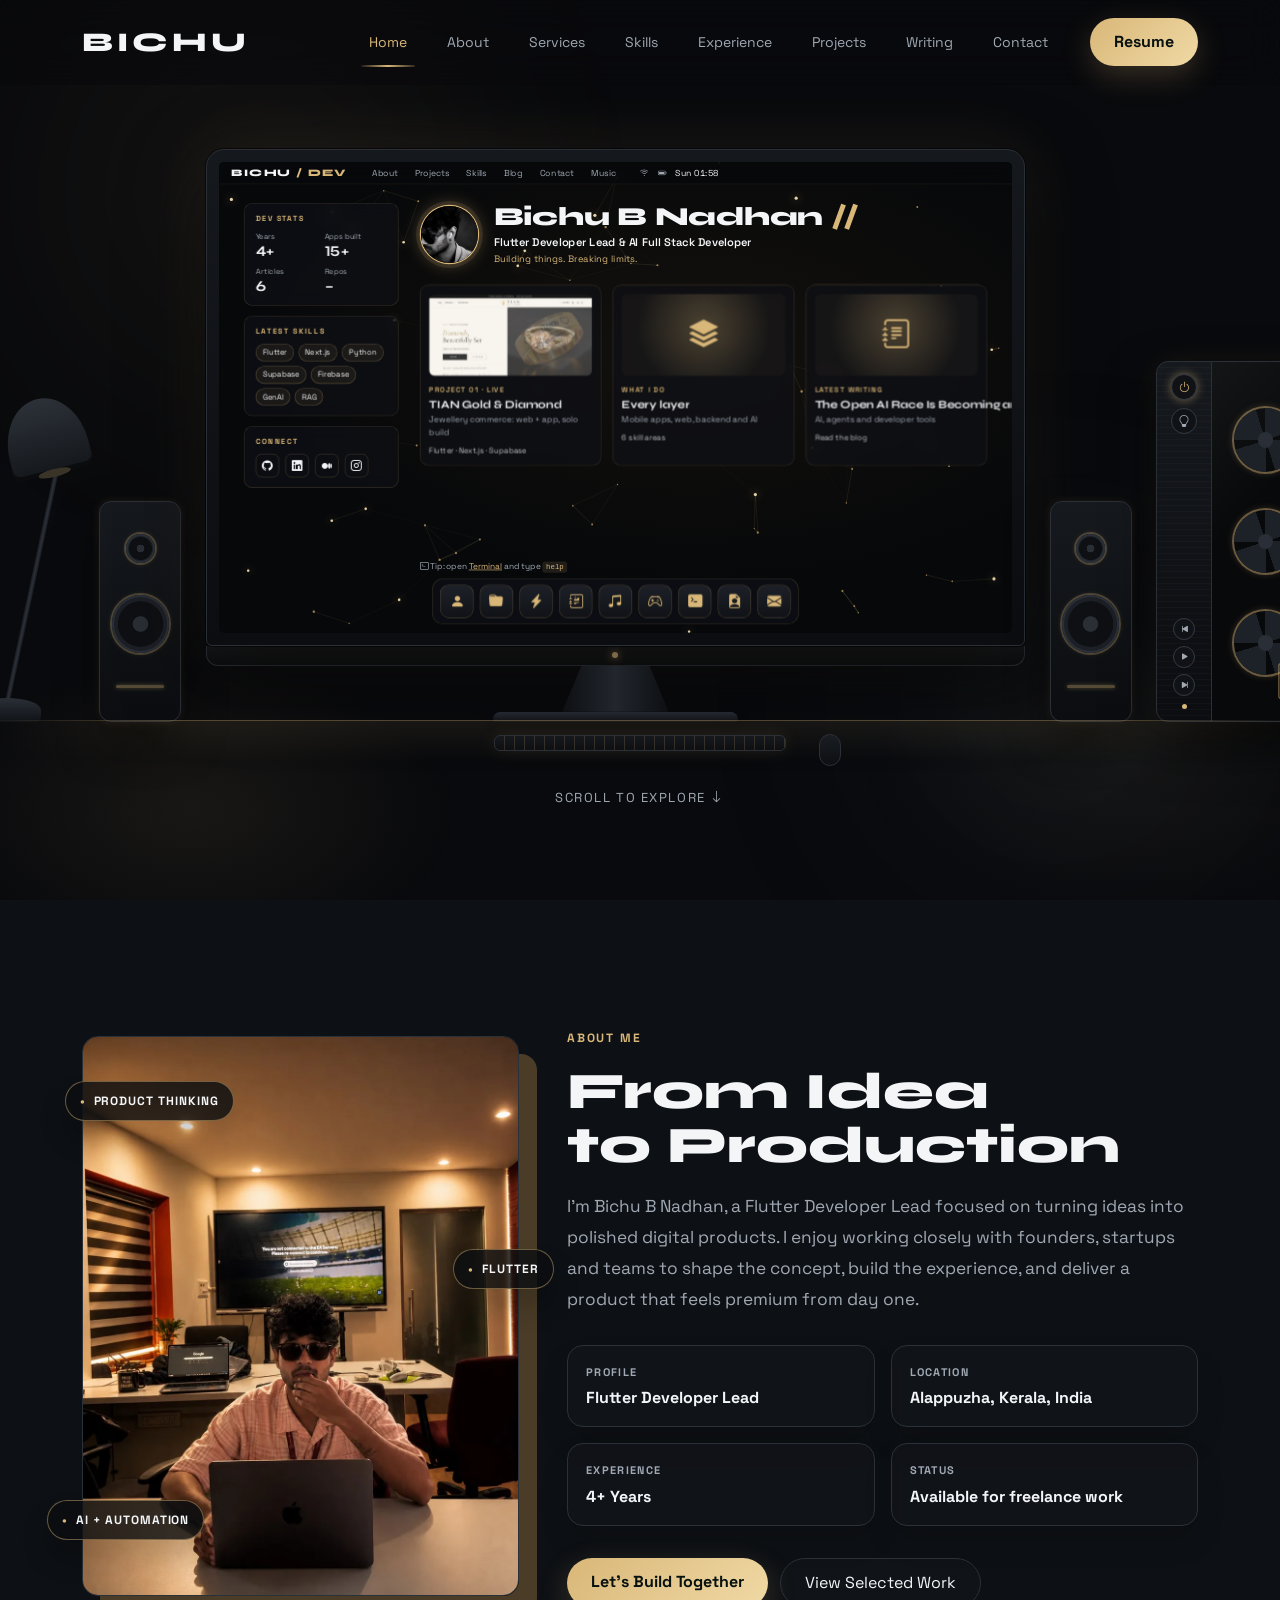
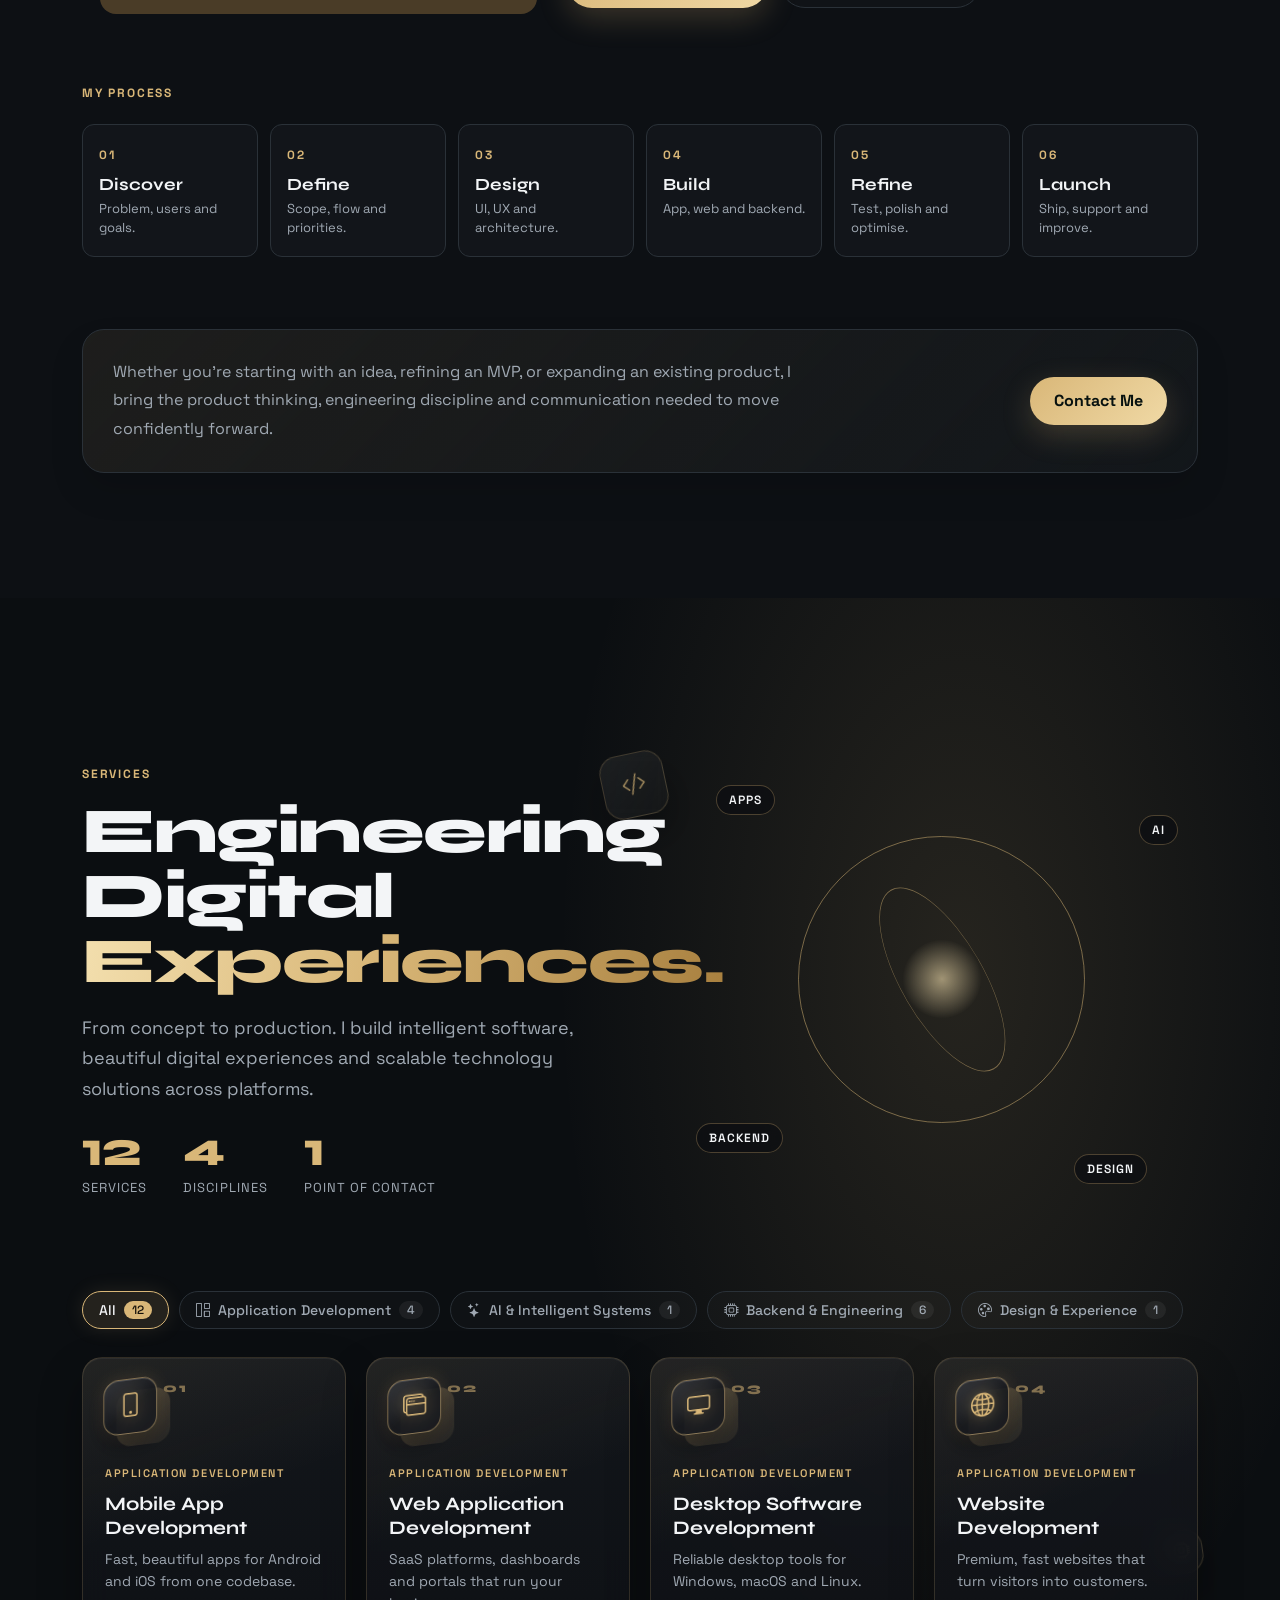
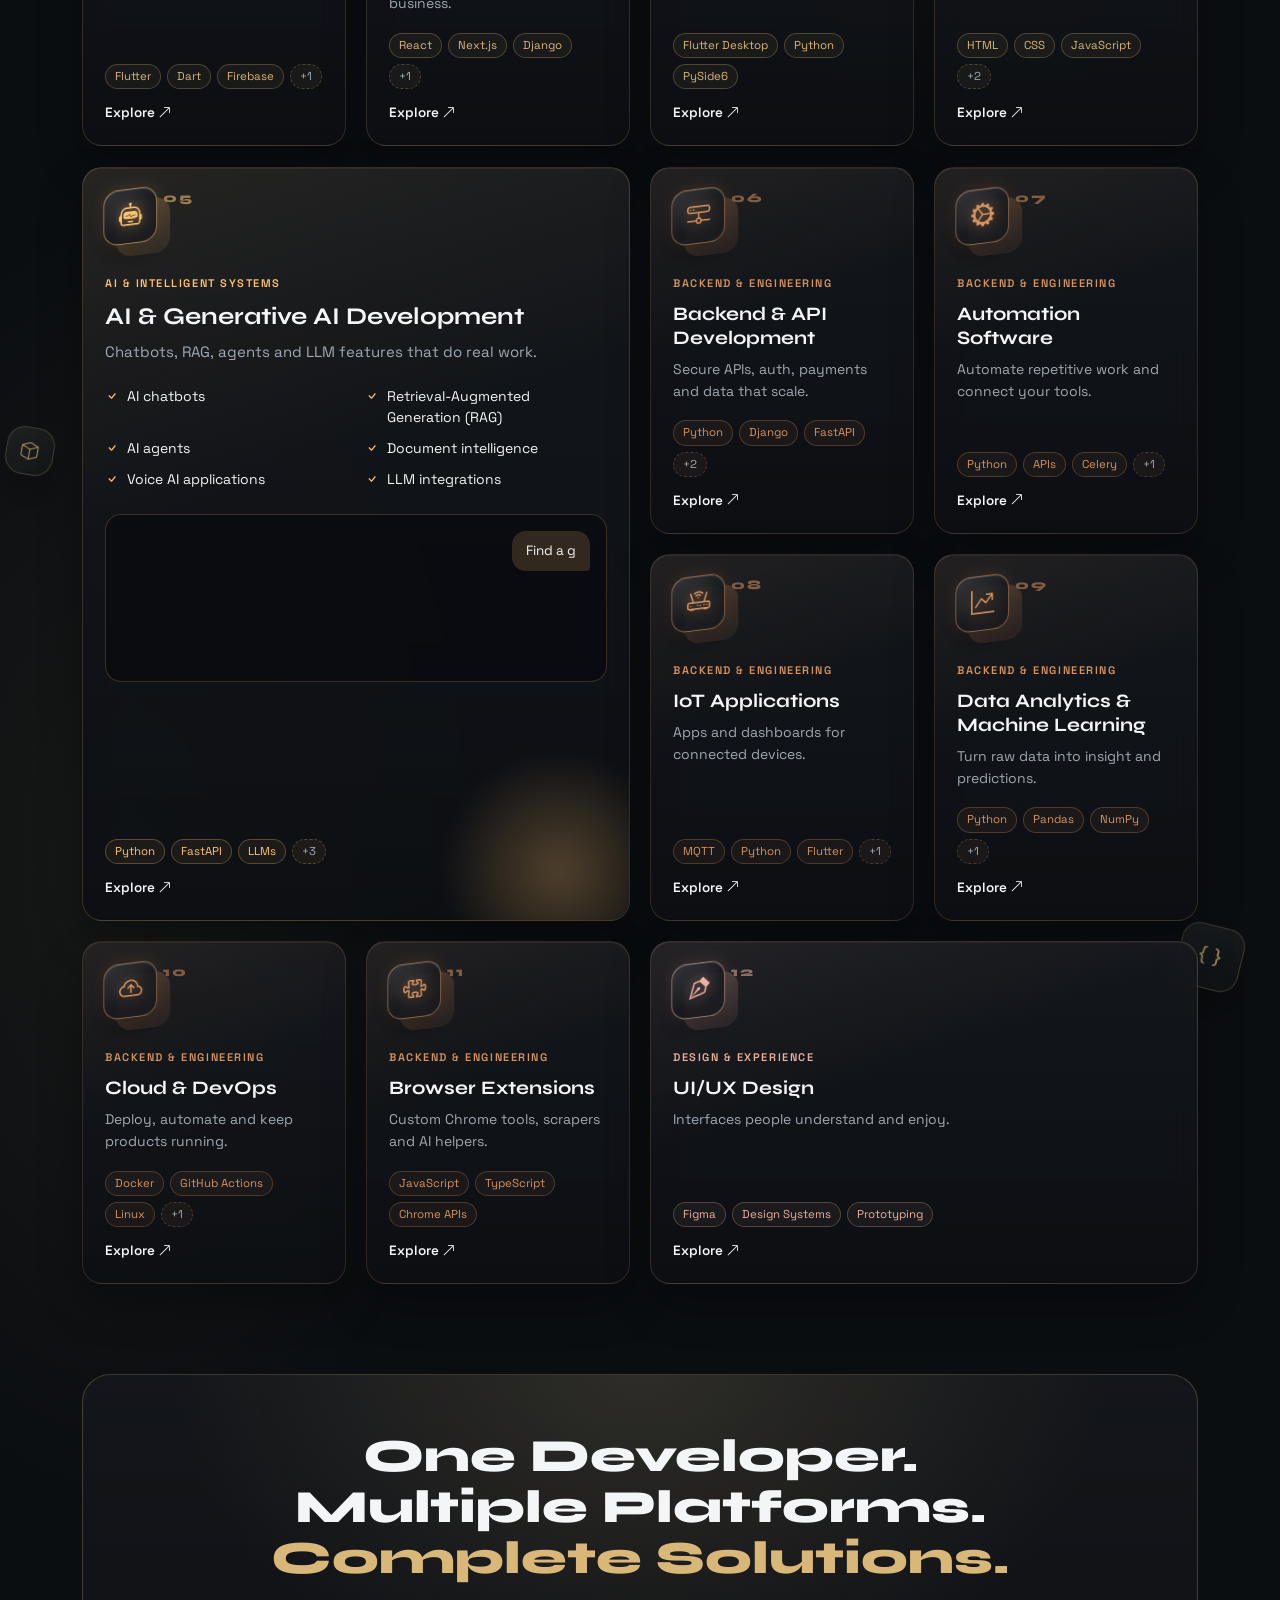
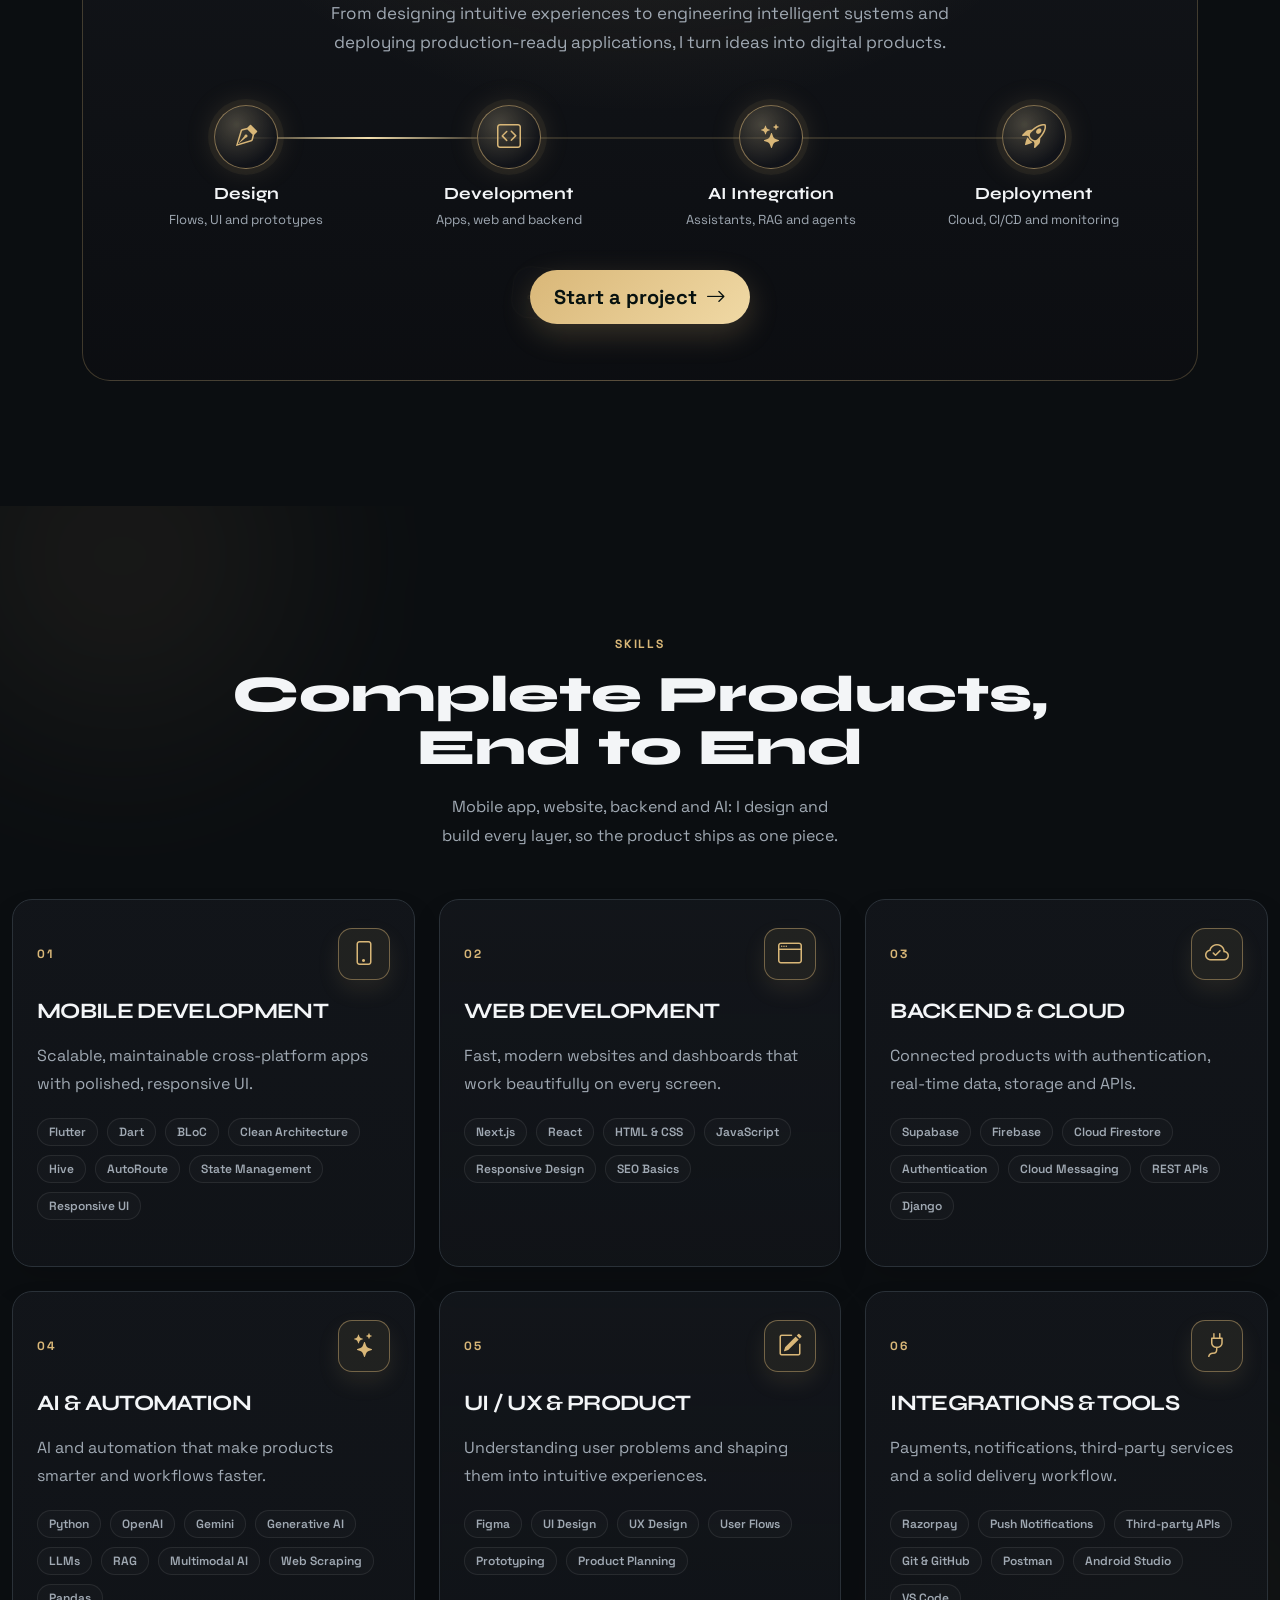
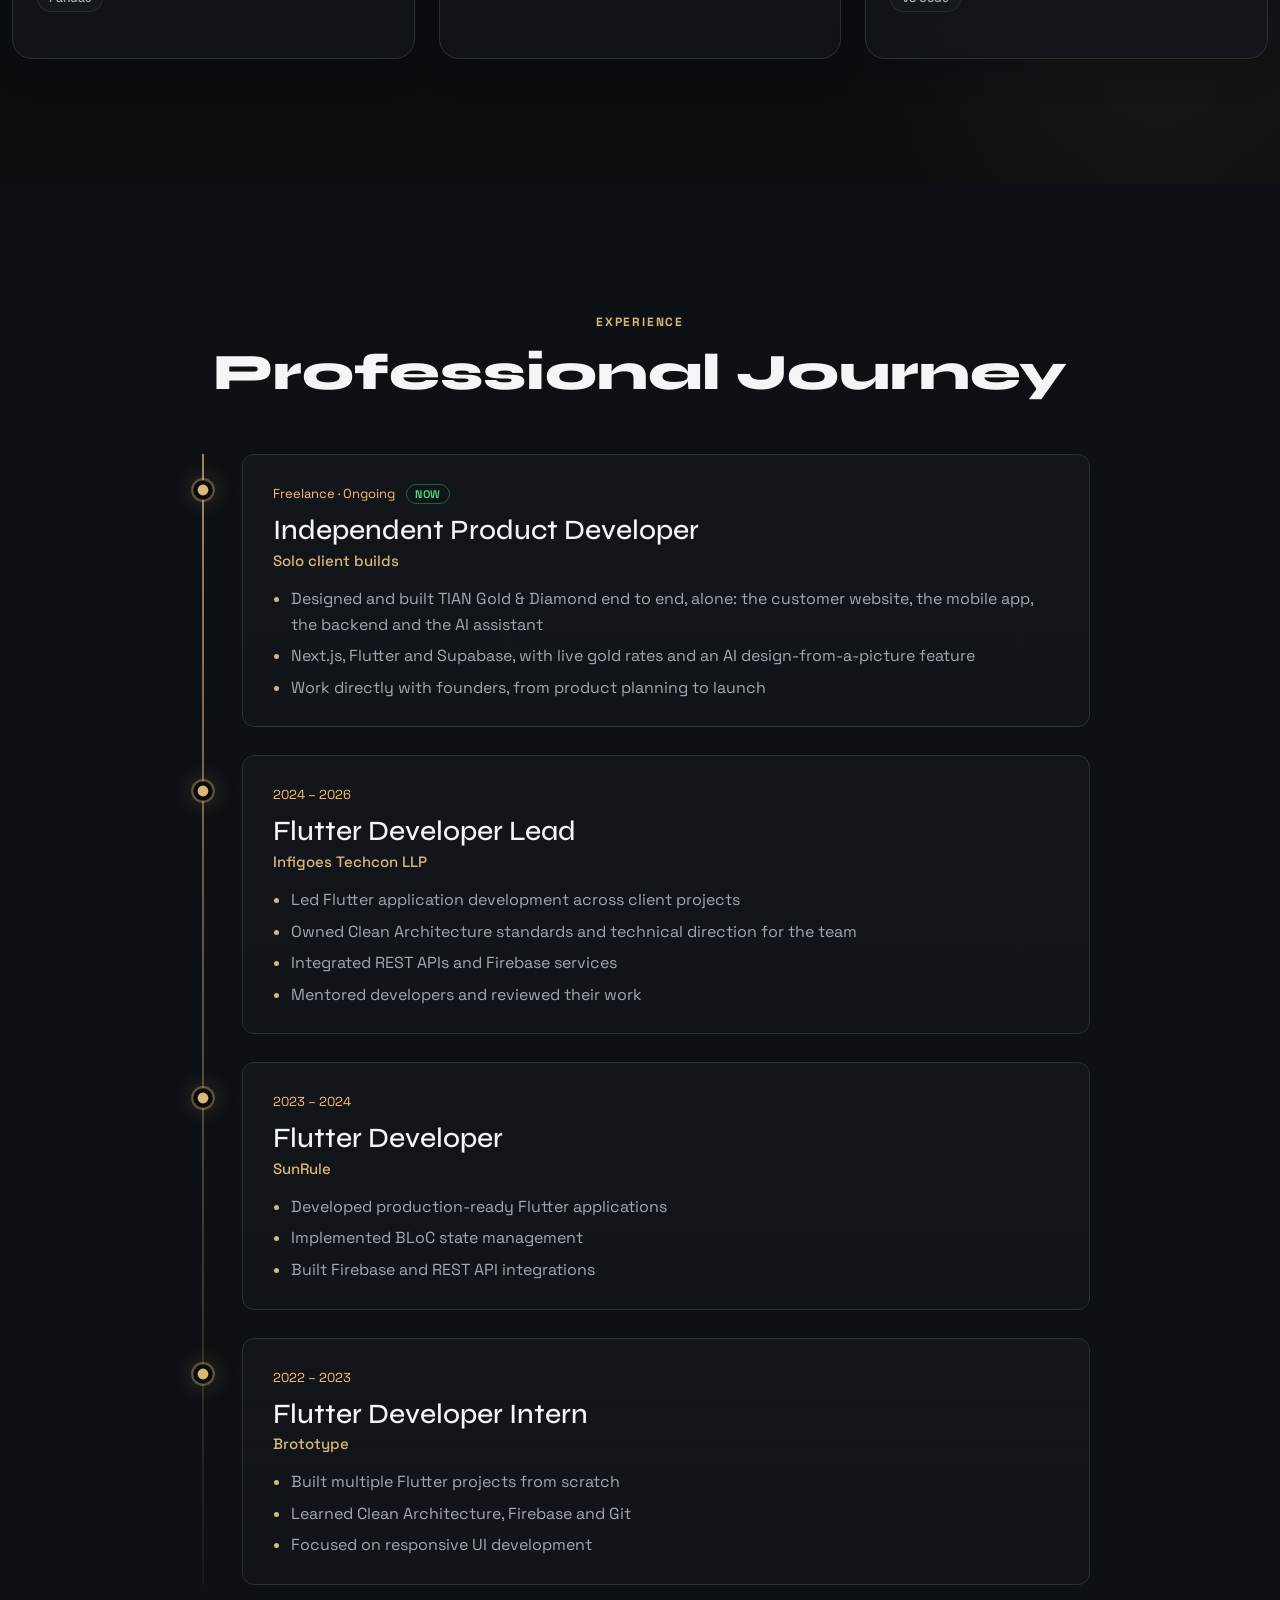
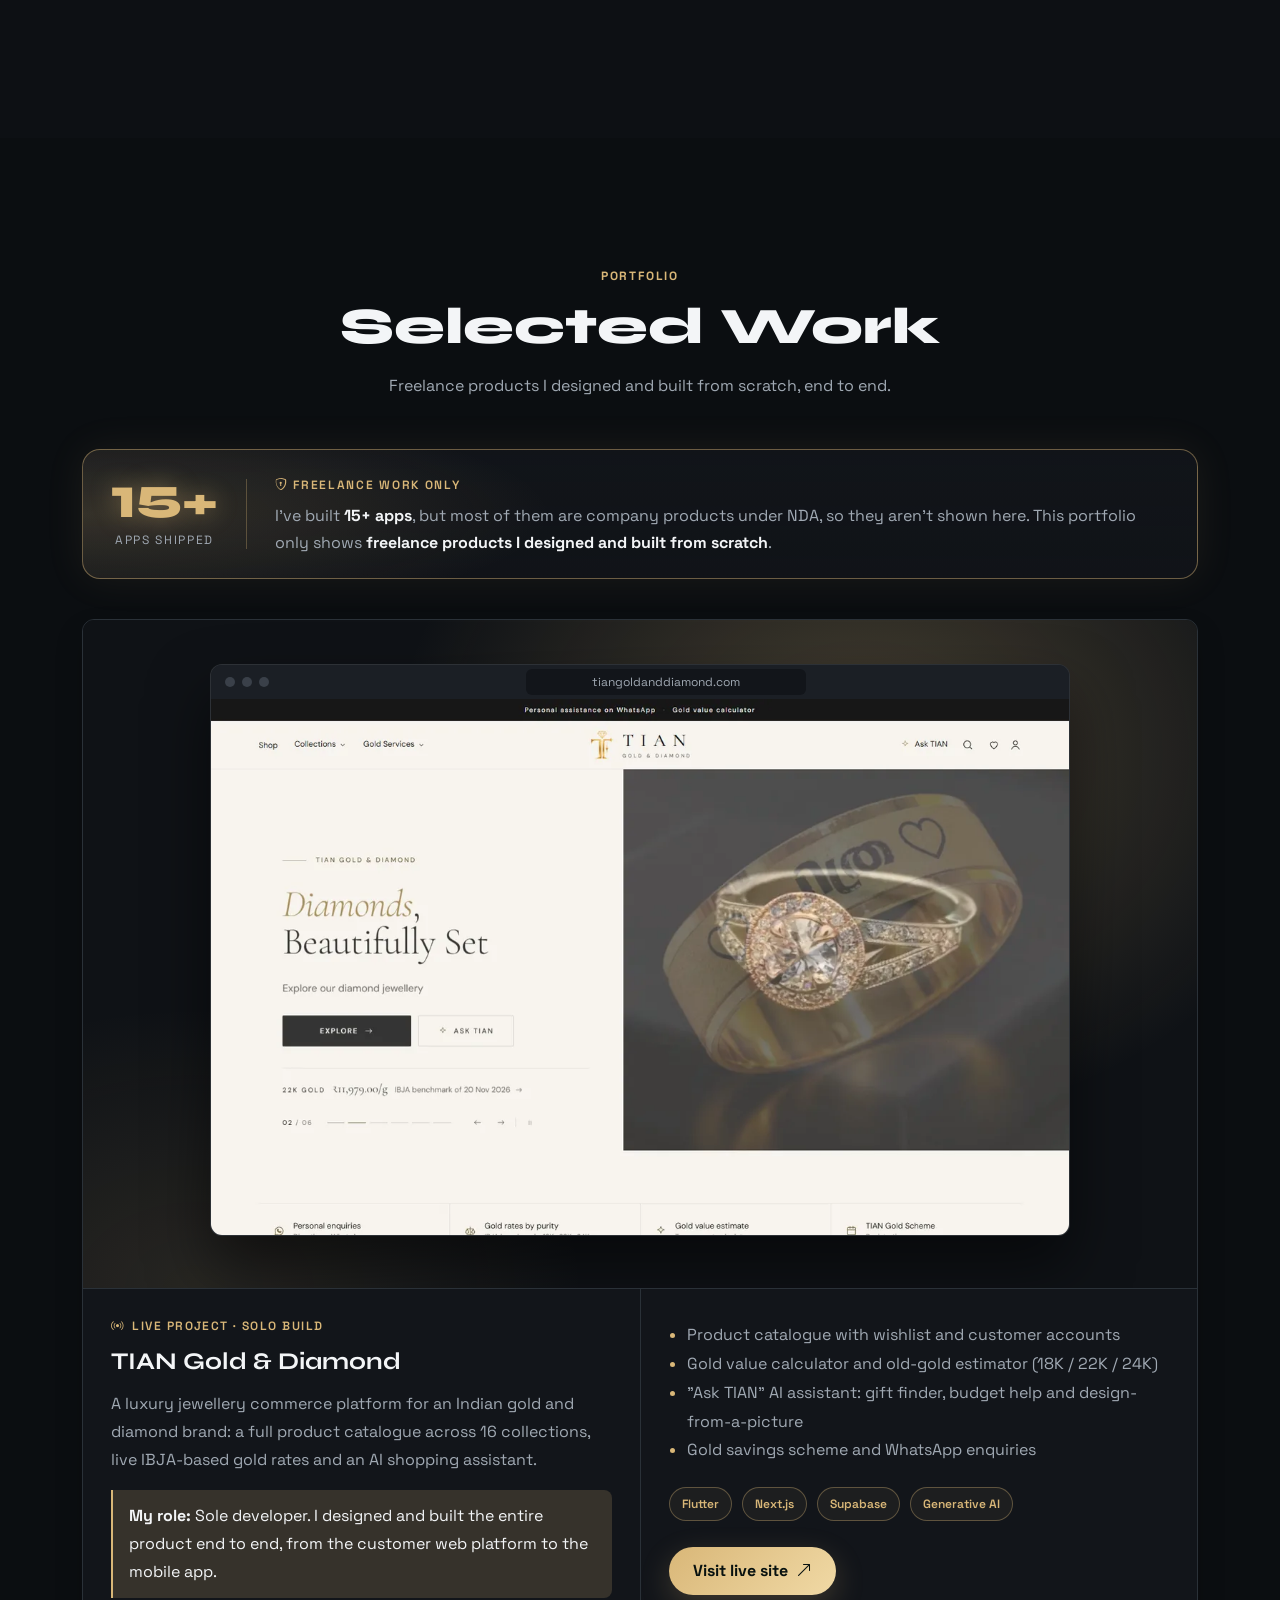
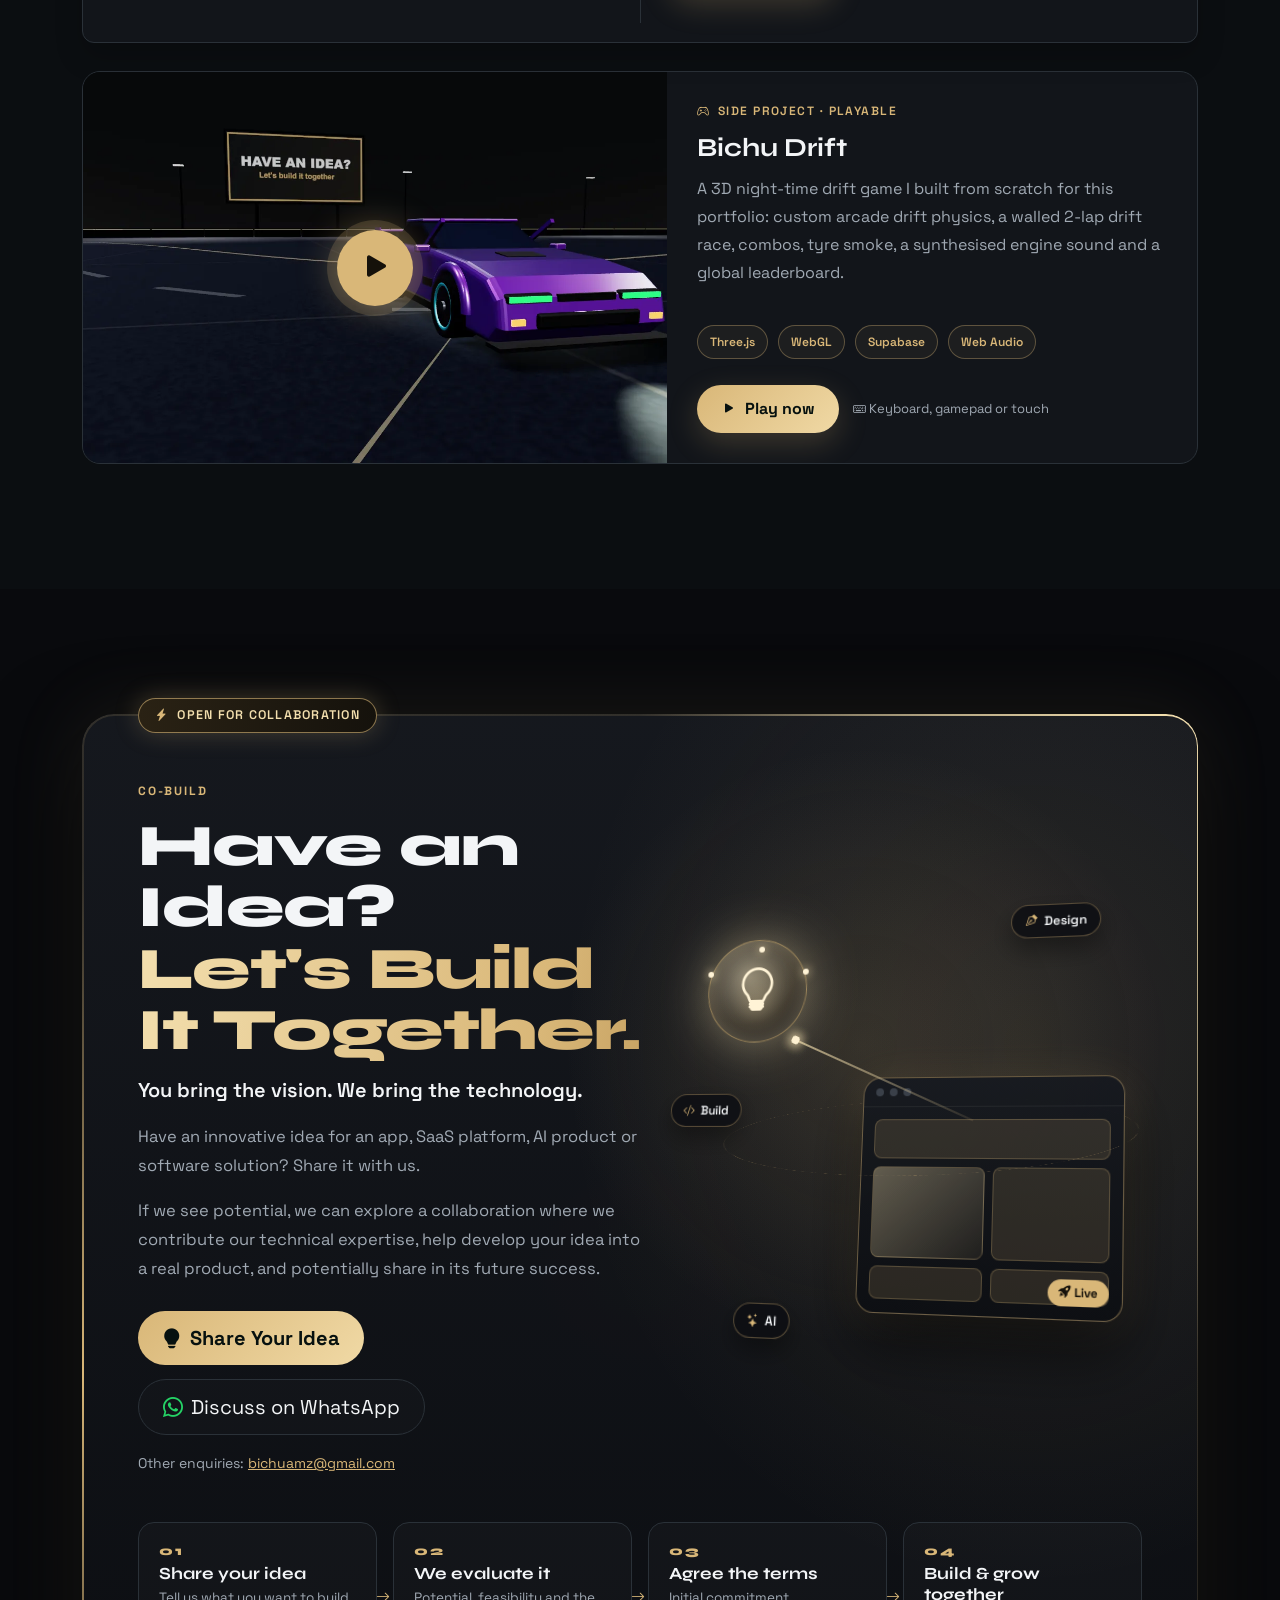
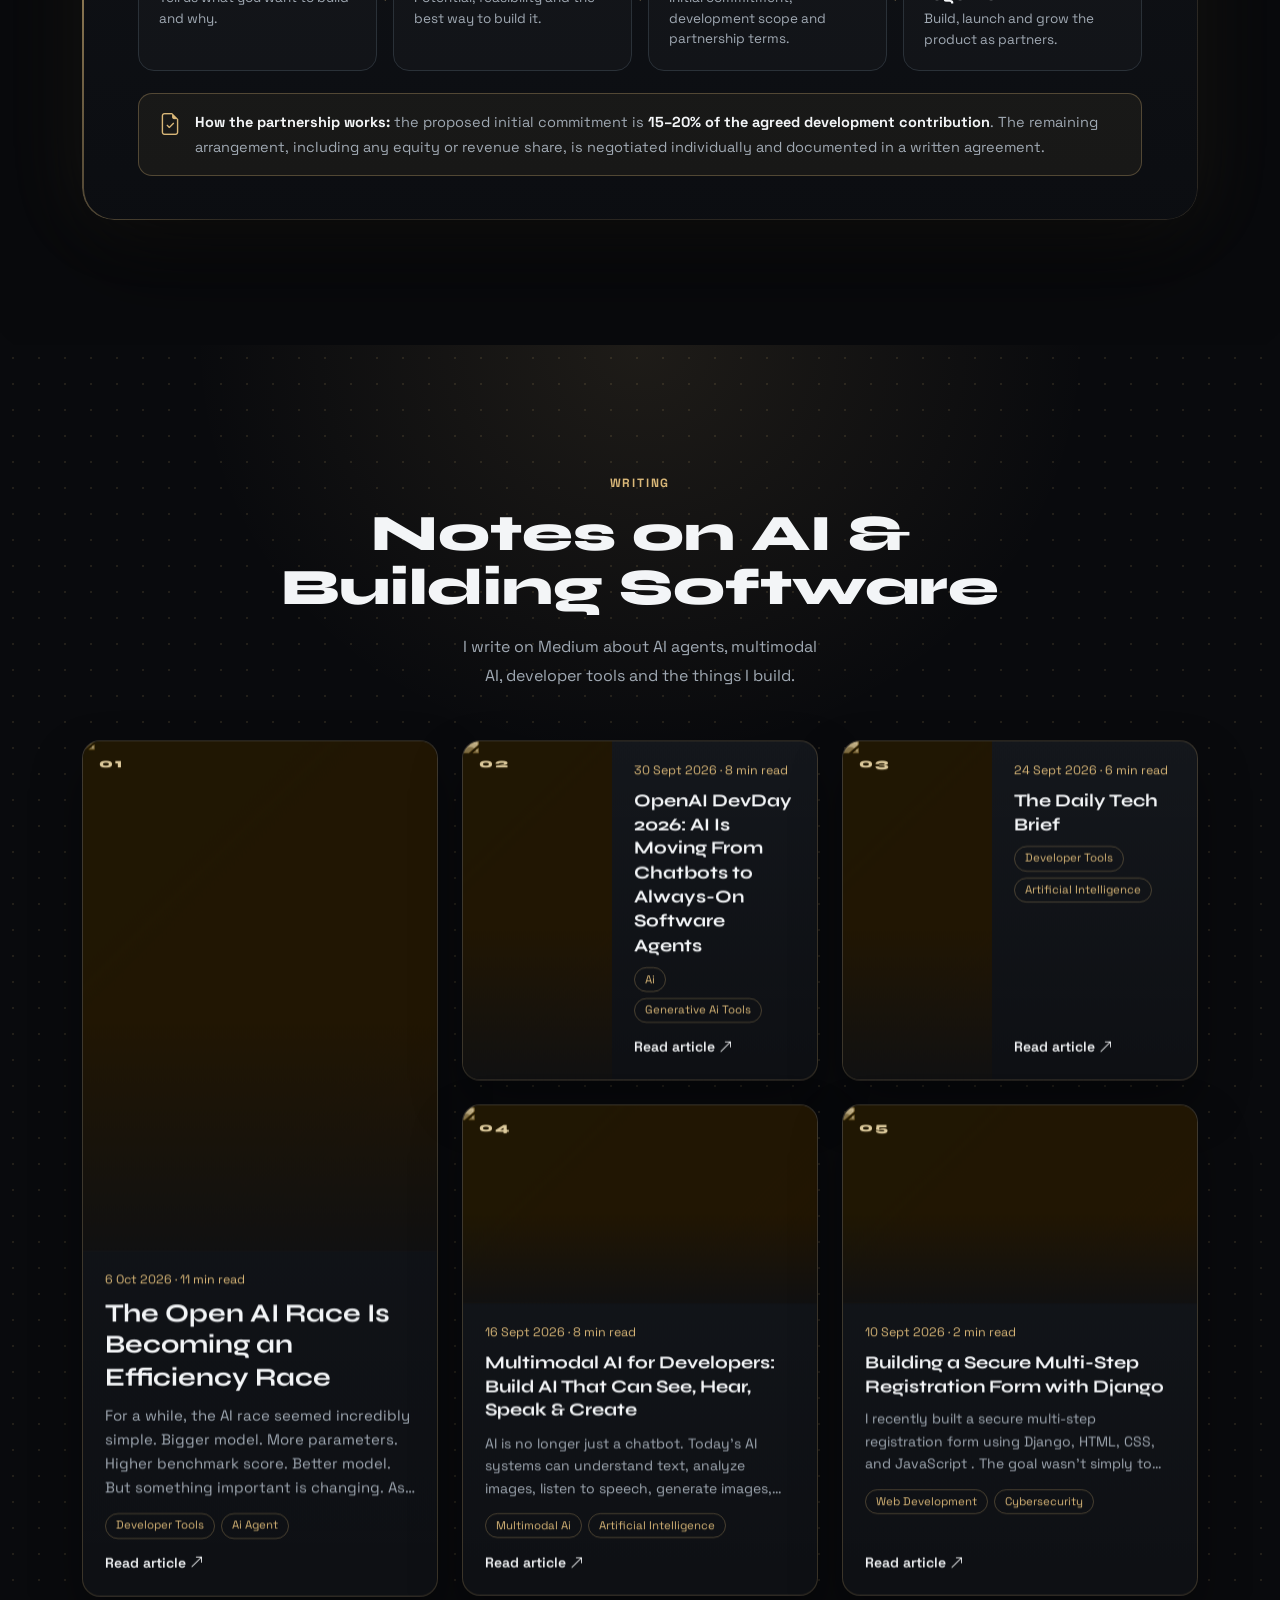
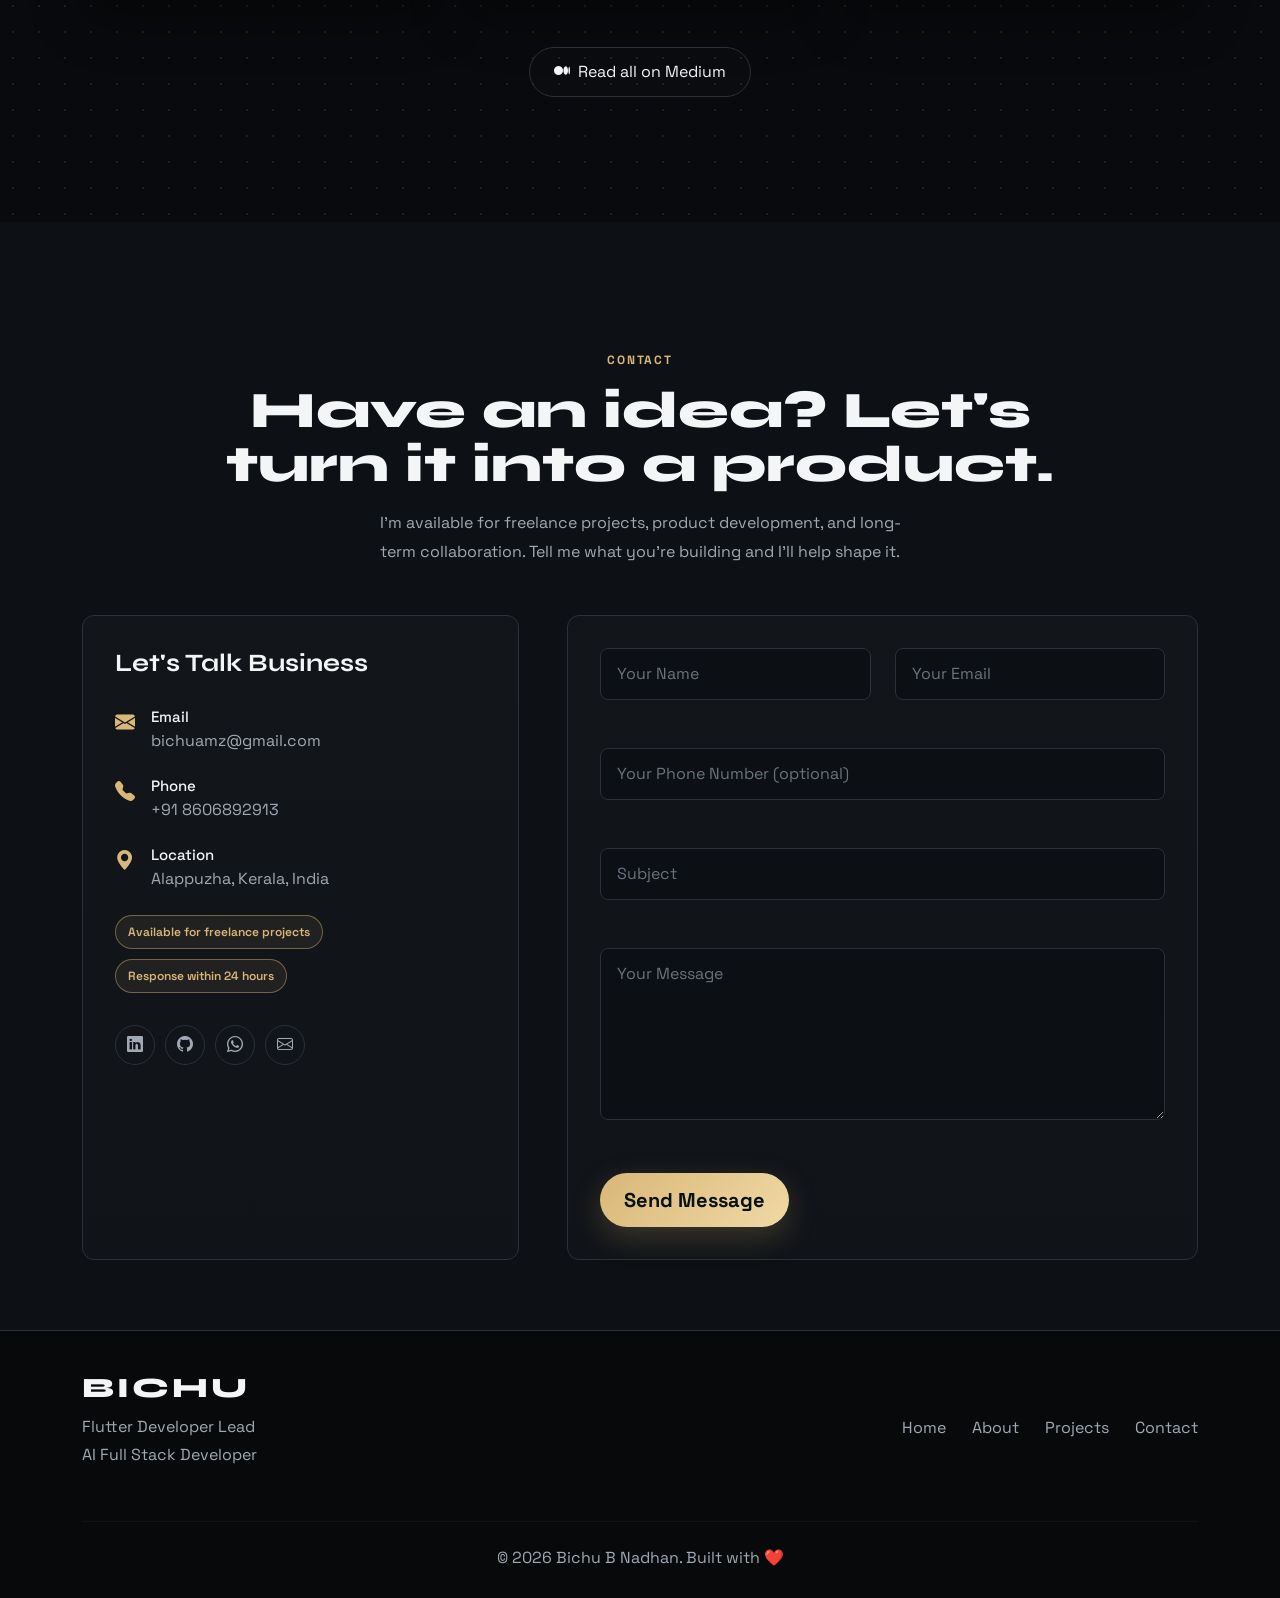
==== commit 37224d60: "Drift game step 3: touch controls, adaptive quality, portfolio entry points - Touch: steering pad, g" ====
--- a/index.html
+++ b/index.html
@@ -183,6 +183,7 @@
                             <button type="button" data-open="skills" aria-label="Skills"><i class="bi bi-lightning-charge-fill"></i><span>Skills</span></button>
                             <button type="button" data-open="blog" aria-label="Blog"><i class="bi bi-journal-richtext"></i><span>Blog</span></button>
                             <button type="button" data-open="music" aria-label="Music"><i class="bi bi-music-note-beamed"></i><span>Music</span></button>
+                            <button type="button" data-link="game.html" aria-label="Drift game"><i class="bi bi-controller"></i><span>Drift</span></button>
                             <button type="button" data-open="terminal" aria-label="Terminal"><i class="bi bi-terminal-fill"></i><span>Terminal</span></button>
                             <button type="button" data-open="resume" aria-label="Resume"><i class="bi bi-file-earmark-person-fill"></i><span>Resume</span></button>
                             <button type="button" data-open="contact" aria-label="Contact"><i class="bi bi-envelope-fill"></i><span>Contact</span></button>
@@ -270,6 +271,11 @@
                     <a class="app-btn" href="https://tiangoldanddiamond.com/" target="_blank" rel="noopener">Visit live site <i class="bi bi-arrow-up-right"></i></a>
                 </div>
             </article>
+            <a class="app-game" href="game.html">
+                <img src="assets/images/drift-cover.webp" alt="" width="1200" height="750">
+                <span><strong>Bichu Drift</strong><small>Side project · a 3D drift game with a global leaderboard</small></span>
+                <i class="bi bi-play-circle-fill"></i>
+            </a>
             <div class="app-note">
                 <strong>15+ apps shipped.</strong> Most are company products under NDA, so this shows only my freelance work, built from scratch.
             </div>
@@ -812,6 +818,28 @@
                             </a>
                         </div>
                     </div>
+                </div>
+            </div>
+        </article>
+
+        <article class="game-card">
+            <a class="game-card-media" href="game.html" aria-label="Play Bichu Drift">
+                <img src="assets/images/drift-cover.webp" width="1200" height="750" loading="lazy" decoding="async" alt="Bichu Drift: a purple drift coupé with green headlights in a night arena">
+                <span class="game-card-play"><i class="bi bi-play-fill"></i></span>
+            </a>
+            <div class="game-card-body">
+                <span class="project-label"><i class="bi bi-controller"></i> Side project · Playable</span>
+                <h3>Bichu Drift</h3>
+                <p>A 3D night-time drift game I built from scratch for this portfolio: custom arcade drift physics, a walled 2-lap drift race, combos, tyre smoke, a synthesised engine sound and a global leaderboard.</p>
+                <div class="tech-stack">
+                    <span>Three.js</span>
+                    <span>WebGL</span>
+                    <span>Supabase</span>
+                    <span>Web Audio</span>
+                </div>
+                <div class="project-links">
+                    <a href="game.html" class="btn btn-primary"><i class="bi bi-play-fill me-1"></i> Play now</a>
+                    <span class="game-card-hint"><i class="bi bi-keyboard"></i> Keyboard, gamepad or touch</span>
                 </div>
             </div>
         </article>
--- a/css/style.css
+++ b/css/style.css
@@ -2217,3 +2217,61 @@
     .wcard-feature .wcard-body { flex: none; }
 }
 
+
+/* ---------- Bichu Drift project card ---------- */
+.game-card {
+    display: grid;
+    grid-template-columns: minmax(0, 1.1fr) minmax(0, 1fr);
+    margin-top: 28px;
+    overflow: hidden;
+    border: 1px solid var(--line);
+    border-radius: 18px;
+    background: var(--surface);
+    transition: border-color 0.3s ease, box-shadow 0.3s ease;
+}
+
+.game-card:hover { border-color: rgba(217,183,120,0.55); box-shadow: 0 20px 40px rgba(0,0,0,0.3); }
+
+.game-card-media { position: relative; display: block; overflow: hidden; background: #07080a; }
+
+.game-card-media img {
+    display: block;
+    width: 100%;
+    height: 100%;
+    object-fit: cover;
+    transition: transform 0.6s ease;
+}
+
+.game-card:hover .game-card-media img { transform: scale(1.04); }
+
+.game-card-play {
+    position: absolute;
+    top: 50%;
+    left: 50%;
+    display: grid;
+    width: 76px;
+    height: 76px;
+    place-items: center;
+    border-radius: 50%;
+    background: var(--accent);
+    color: #15110a;
+    font-size: 38px;
+    box-shadow: 0 0 0 10px rgba(217,183,120,0.18), 0 0 40px rgba(217,183,120,0.45);
+    transform: translate(-50%, -50%);
+    transition: transform 0.25s ease;
+}
+
+.game-card:hover .game-card-play { transform: translate(-50%, -50%) scale(1.08); }
+.game-card-play i { margin-left: 4px; }
+
+.game-card-body { display: flex; flex-direction: column; justify-content: center; padding: 30px; }
+.game-card-body h3 { margin: 0 0 12px; font: 700 26px 'Syne', sans-serif; }
+.game-card-body p { color: var(--muted); line-height: 1.75; }
+.game-card-body .project-links { display: flex; flex-wrap: wrap; align-items: center; gap: 14px; }
+.game-card-hint { color: var(--muted); font-size: 13px; }
+
+@media (max-width: 991px) {
+    .game-card { grid-template-columns: 1fr; }
+    .game-card-media { aspect-ratio: 16 / 10; }
+    .game-card-body { padding: 24px; }
+}
--- a/css/os.css
+++ b/css/os.css
@@ -1418,3 +1418,29 @@
 }
 
 .app-note strong { color: var(--accent); }
+
+.app-game {
+    display: grid;
+    grid-template-columns: 120px 1fr auto;
+    align-items: center;
+    gap: 14px;
+    margin-top: 18px;
+    padding: 10px;
+    border: 1px solid rgba(217,183,120,0.35);
+    border-radius: 12px;
+    background: rgba(217,183,120,0.06);
+    color: var(--text);
+    text-decoration: none;
+}
+
+.app-game:hover { border-color: var(--accent); color: var(--text); }
+.app-game img { width: 120px; height: 72px; border-radius: 8px; object-fit: cover; }
+.app-game strong { display: block; font-size: 15px; }
+.app-game small { color: var(--muted); font-size: 12.5px; }
+.app-game i { color: var(--accent); font-size: 30px; }
+
+/* 9 dock apps: keep the dock inside narrow phone screens */
+@media (max-width: 767px) {
+    .os-dock { max-width: calc(100vw - 16px); gap: 4px; padding: 6px; }
+    .os-dock button { width: min(40px, calc((100vw - 60px) / 9)); height: min(40px, calc((100vw - 60px) / 9)); font-size: 17px; }
+}
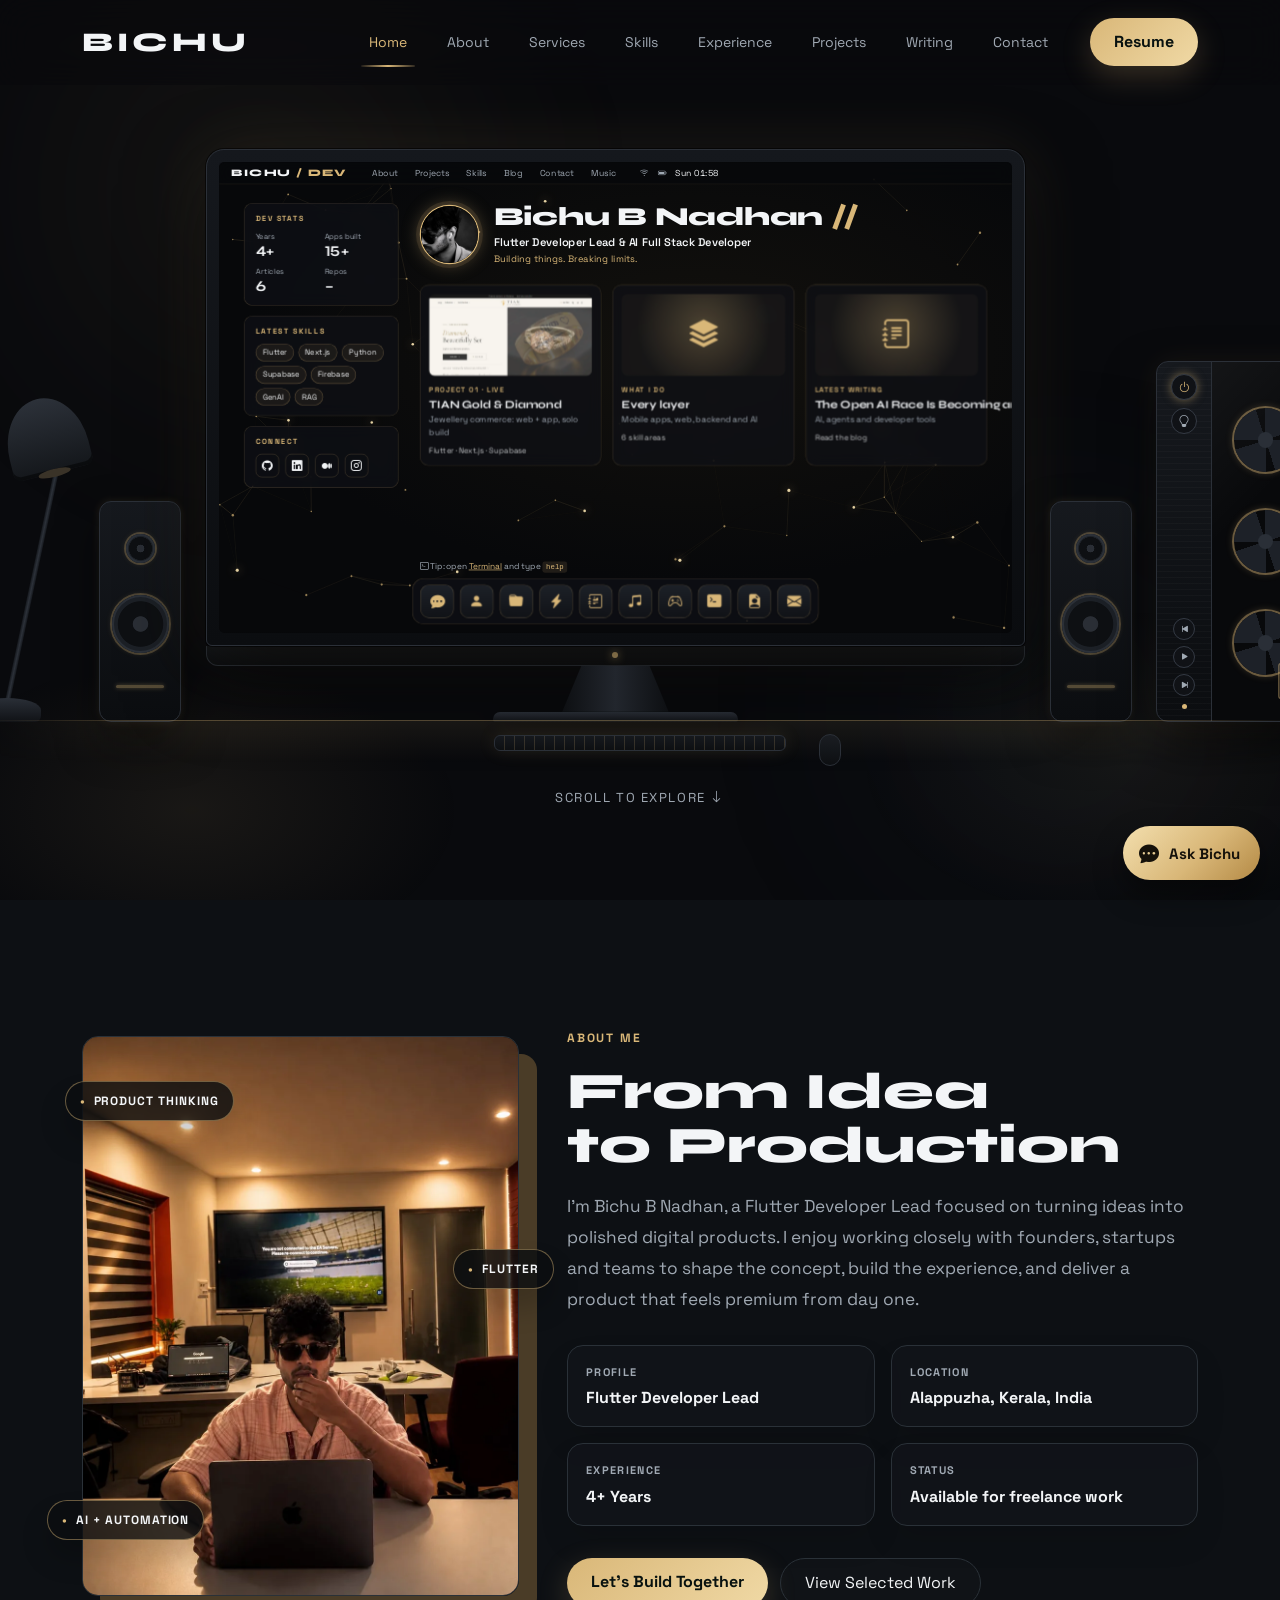
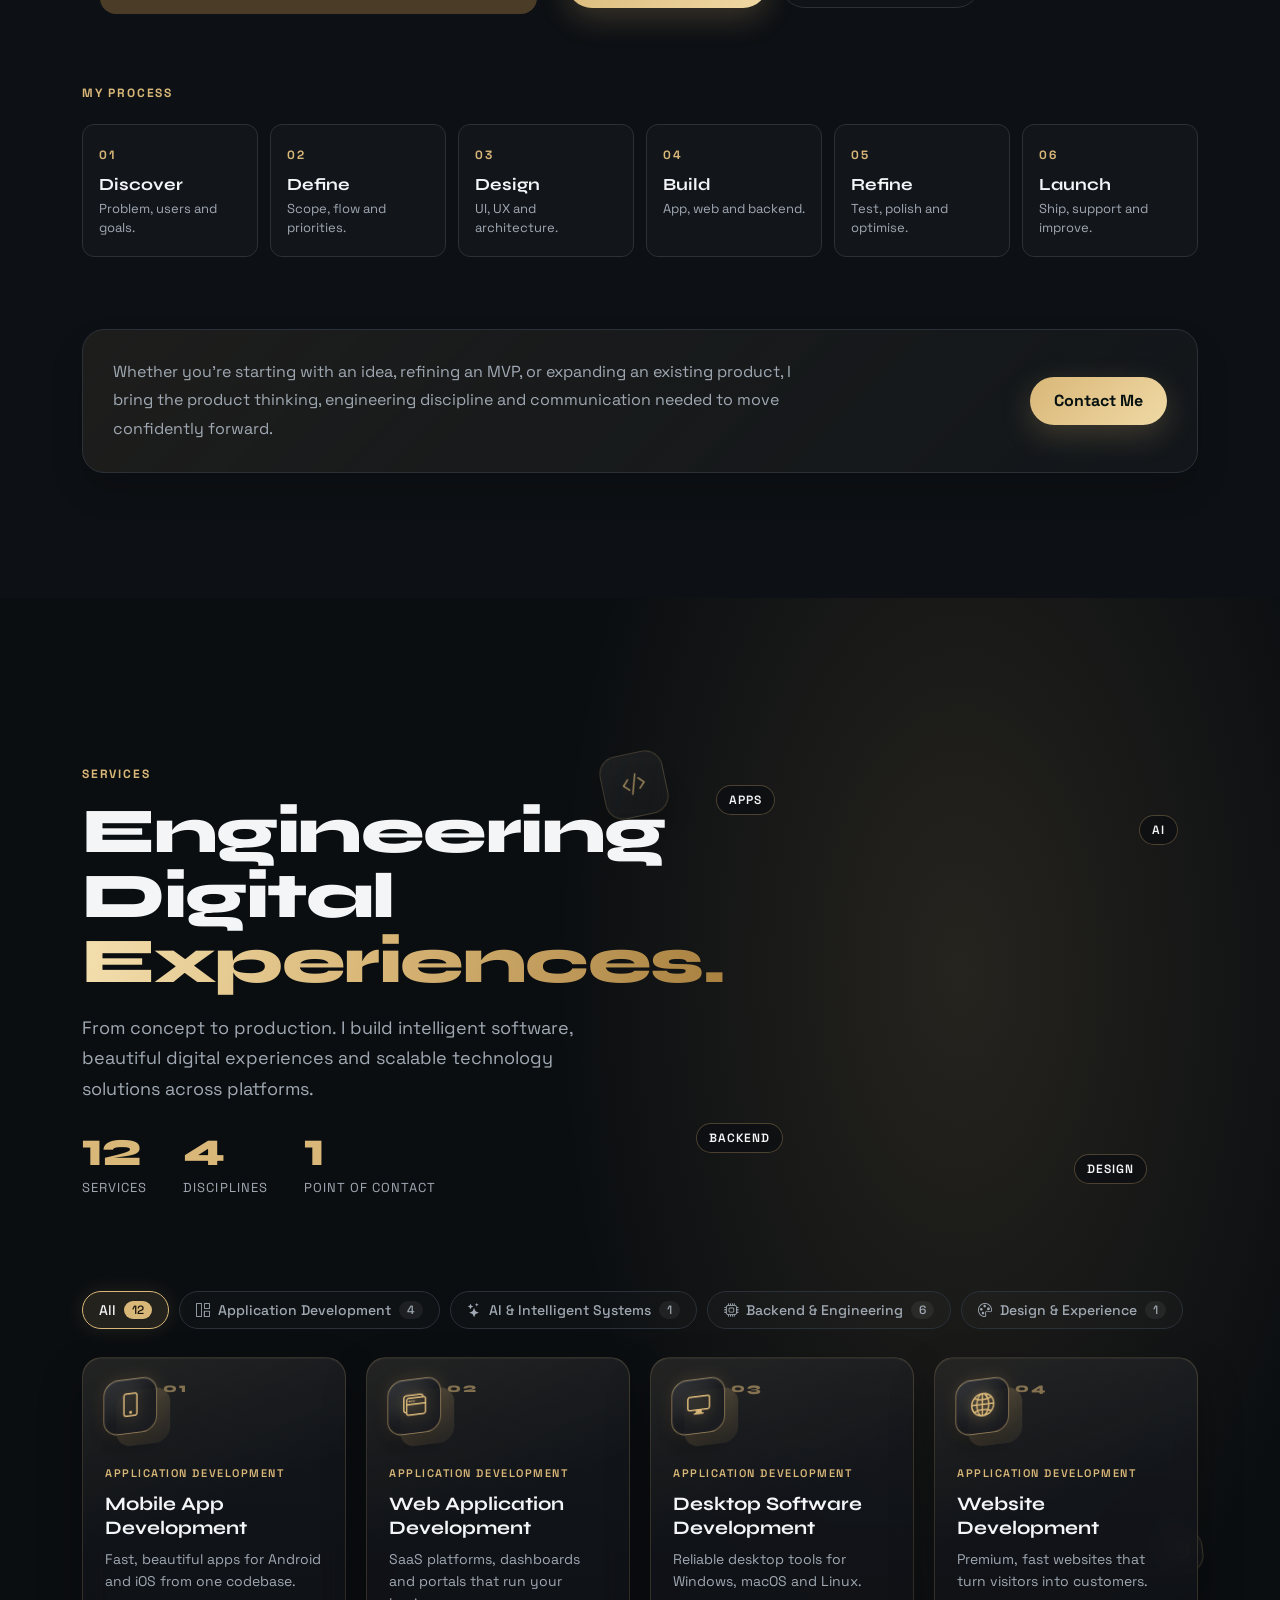
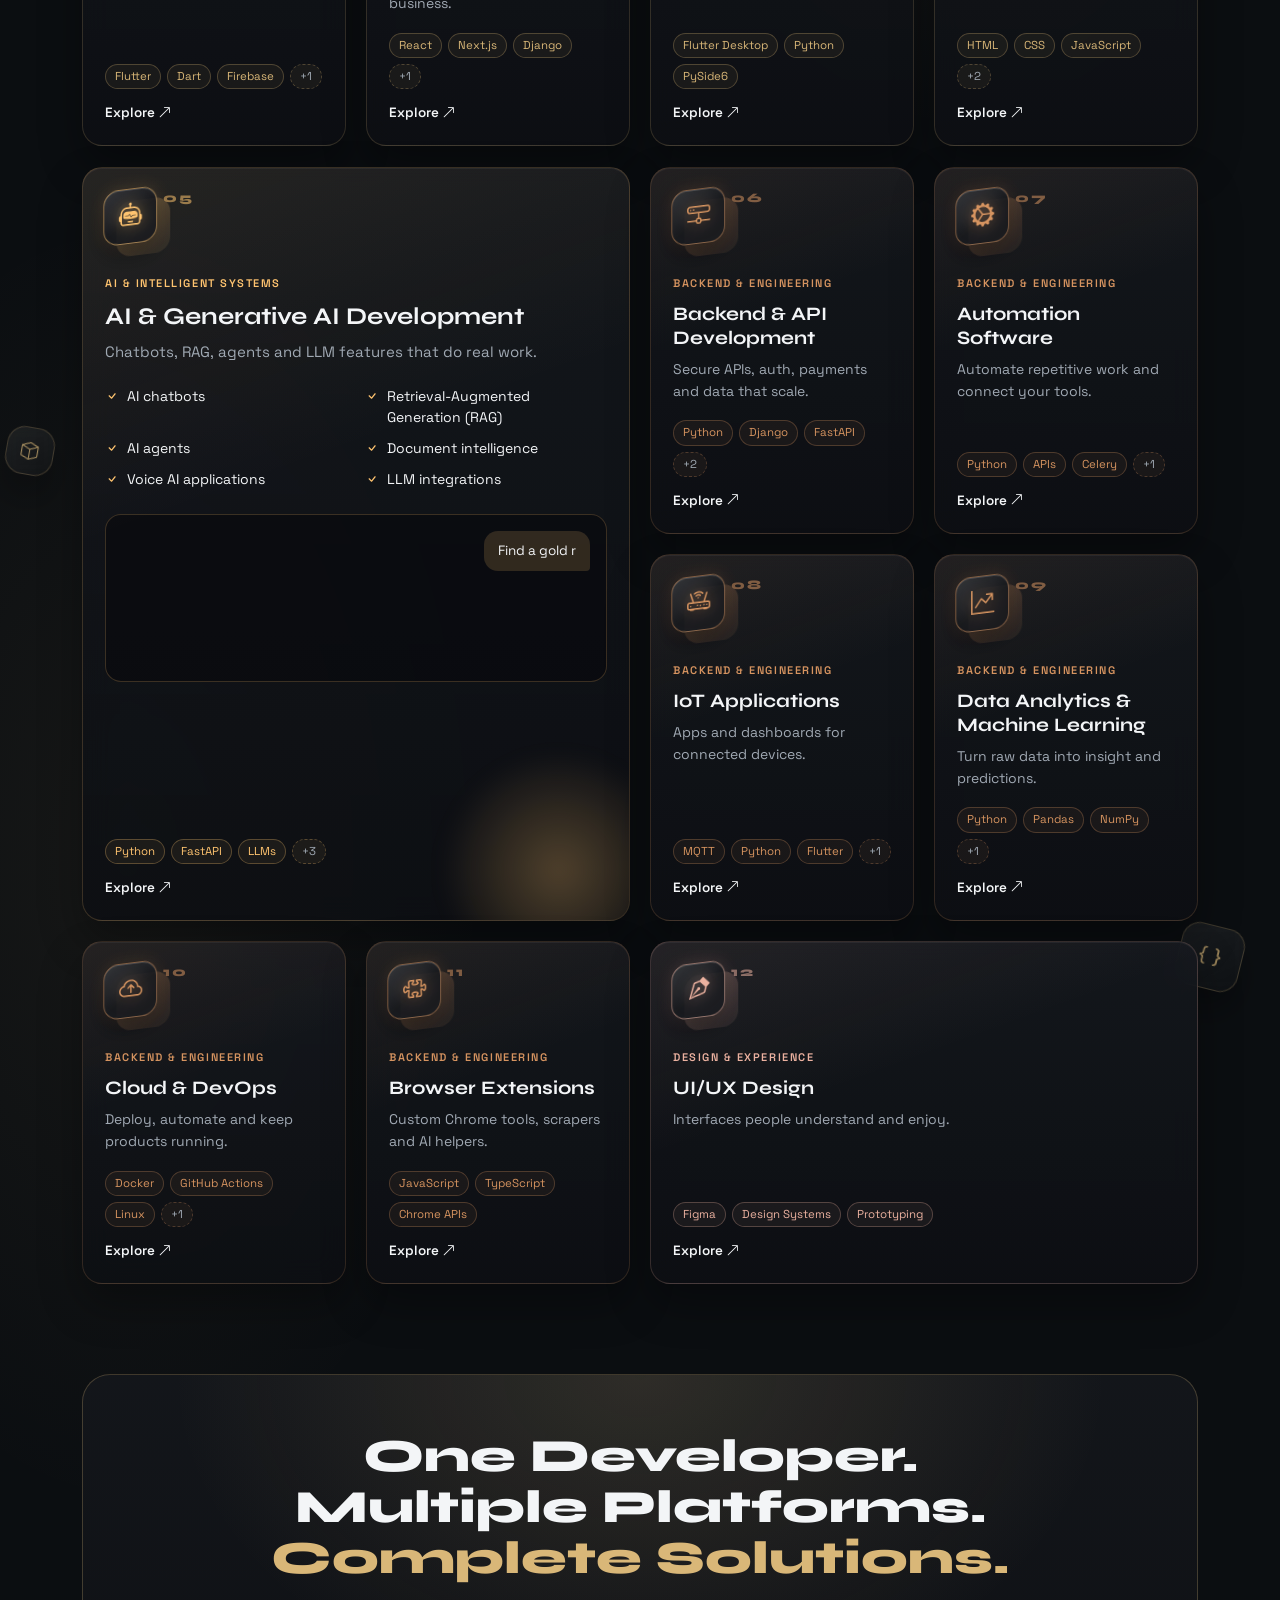
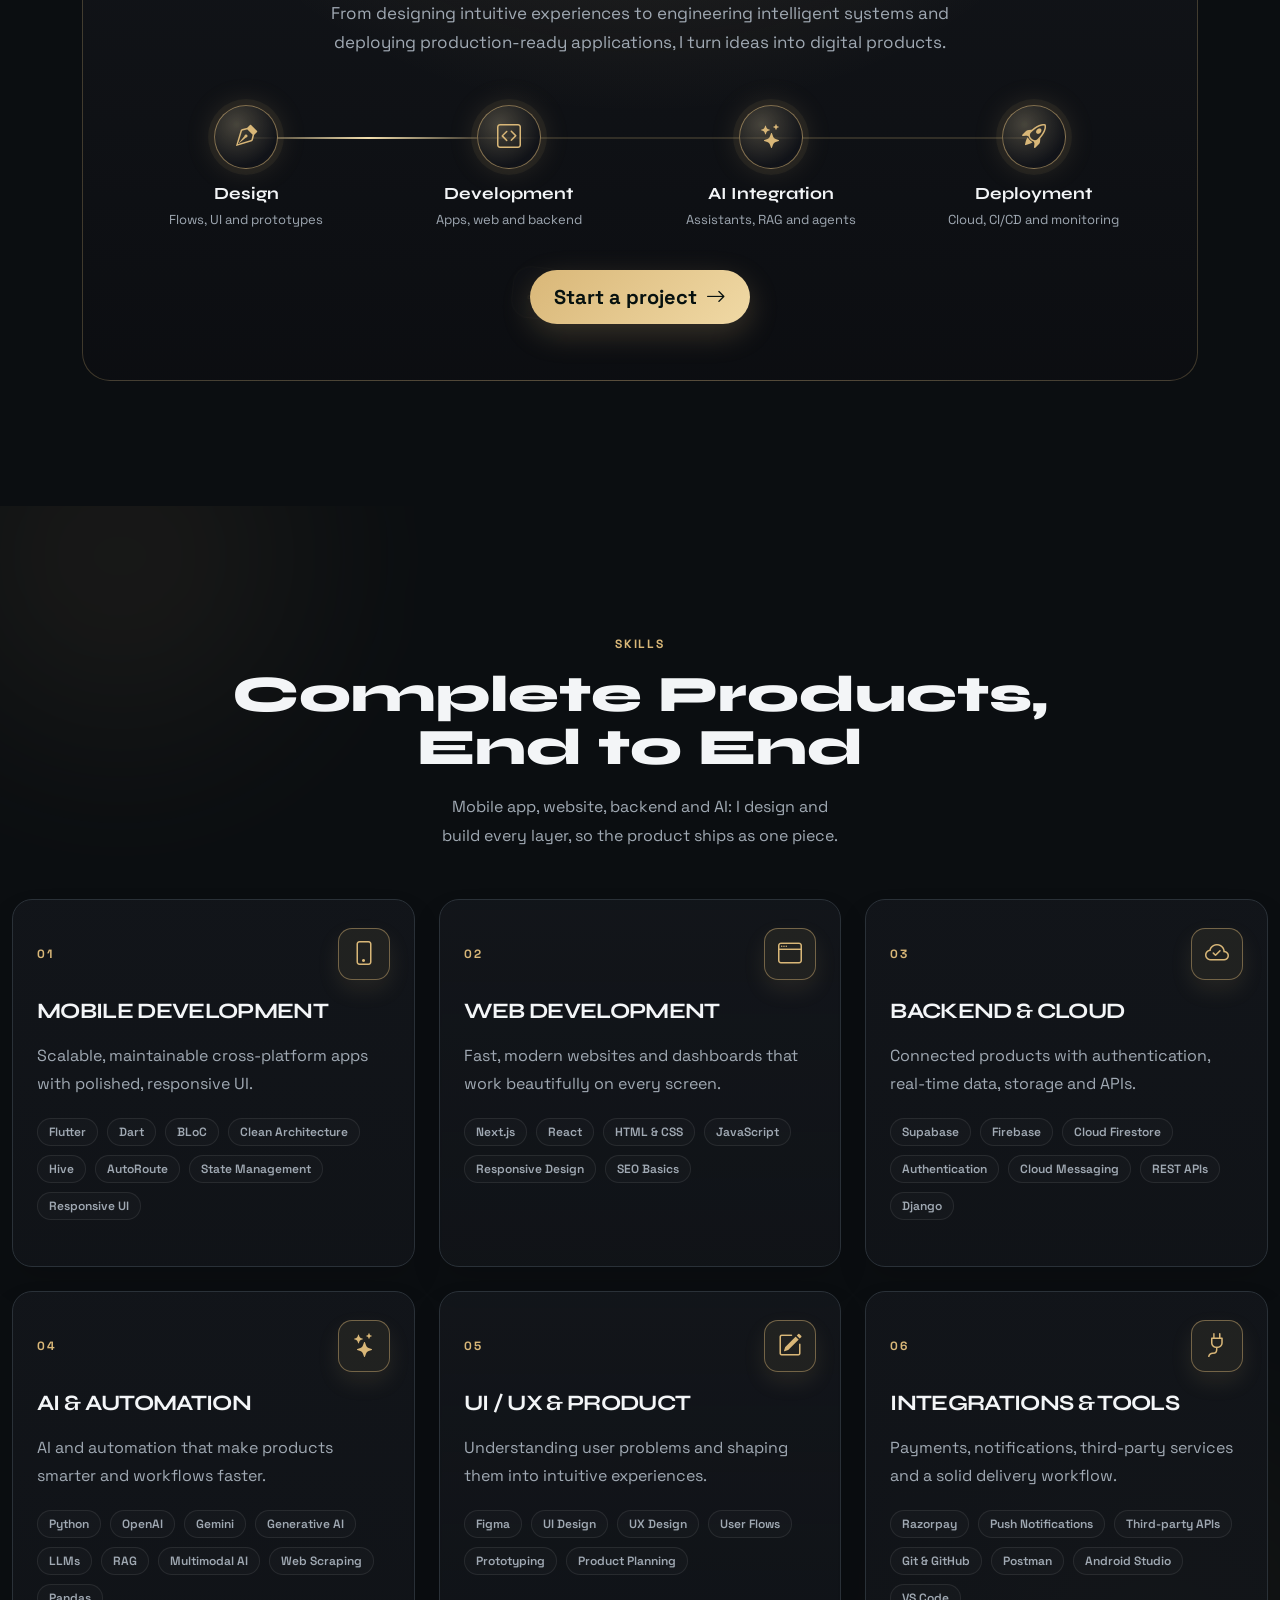
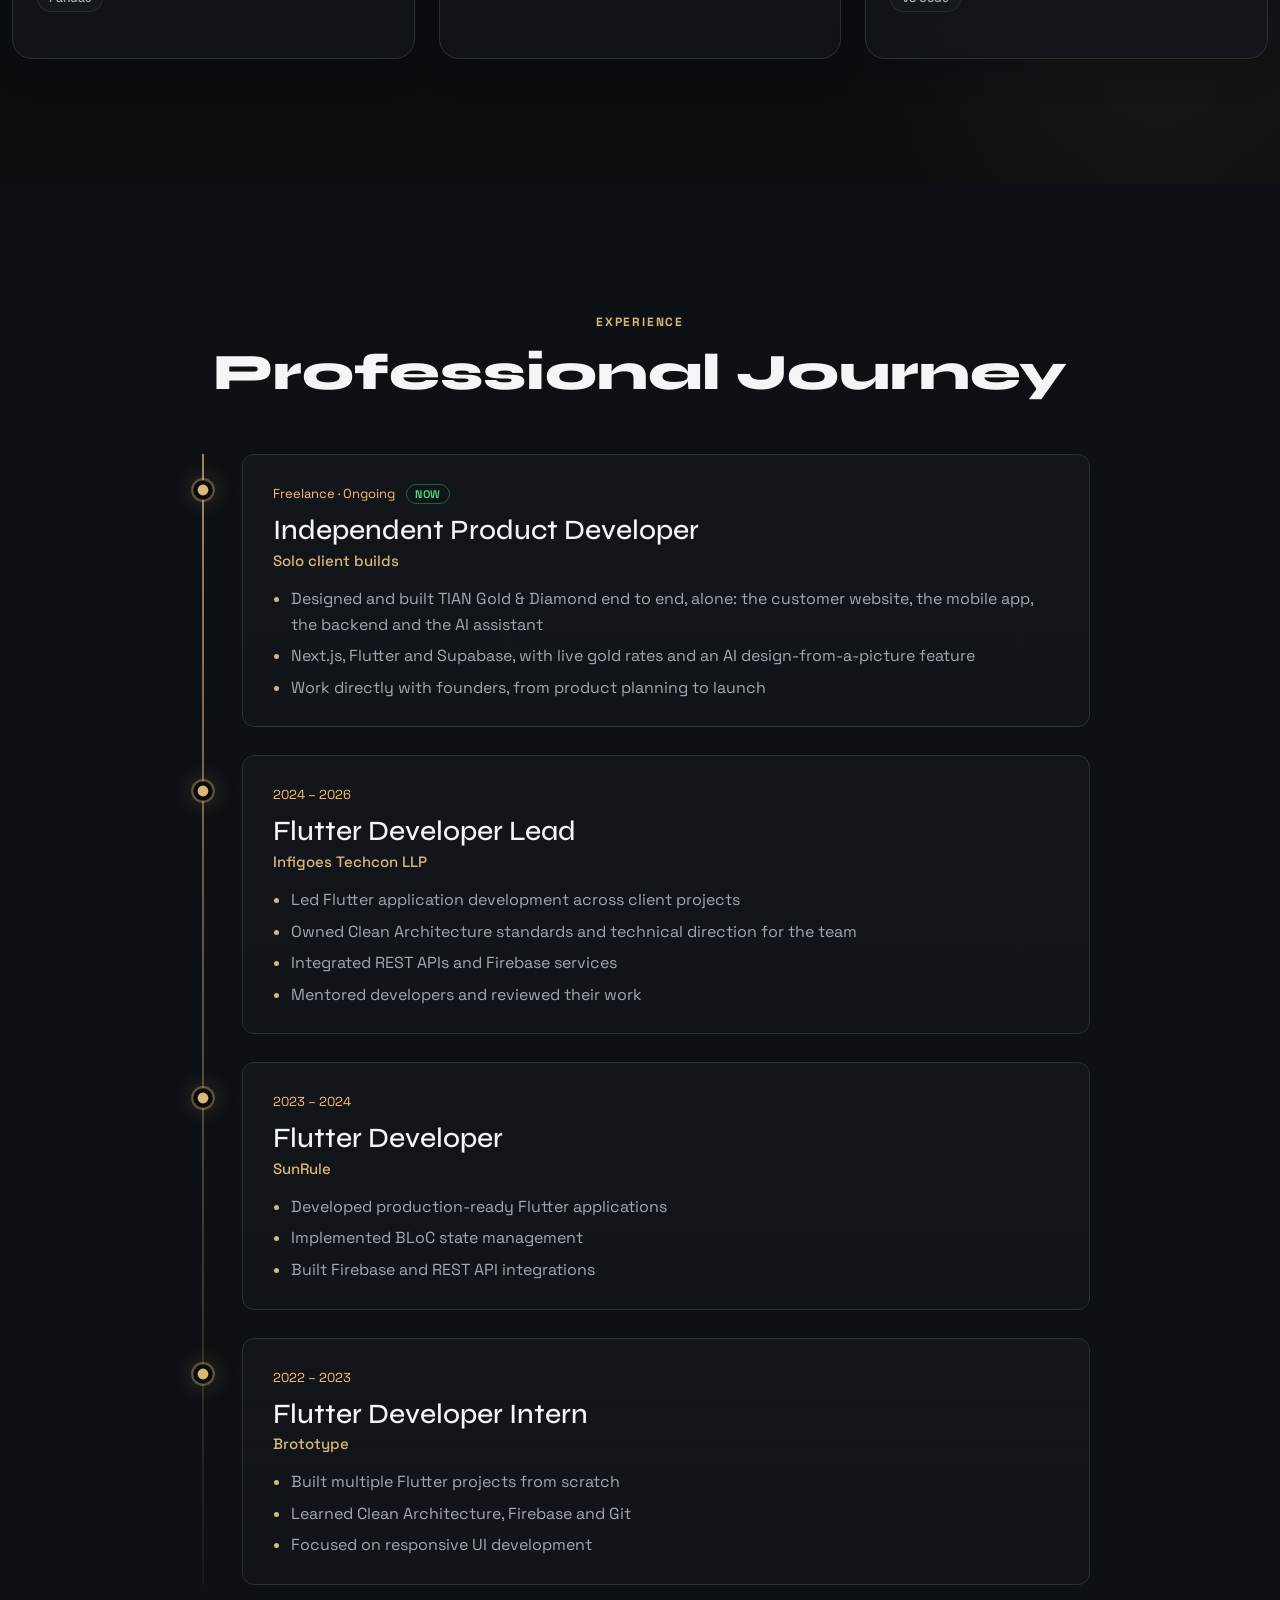
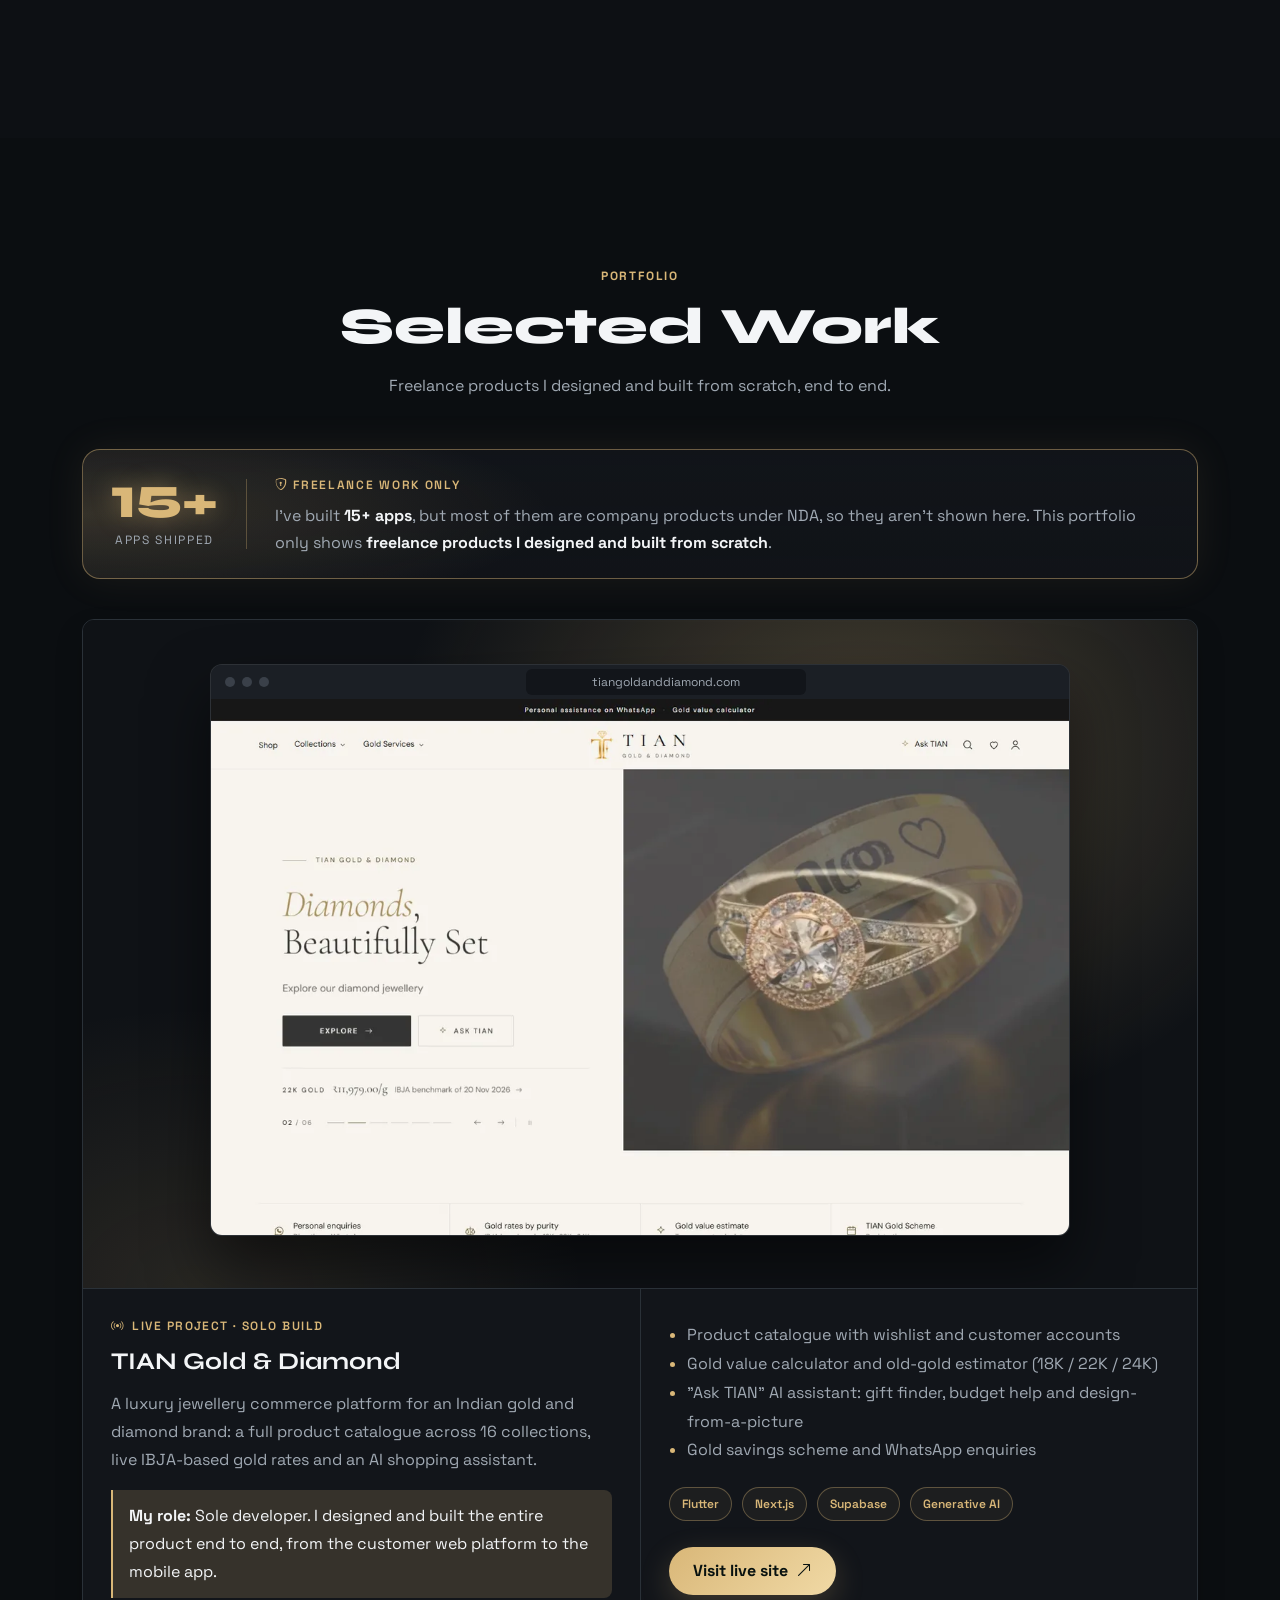
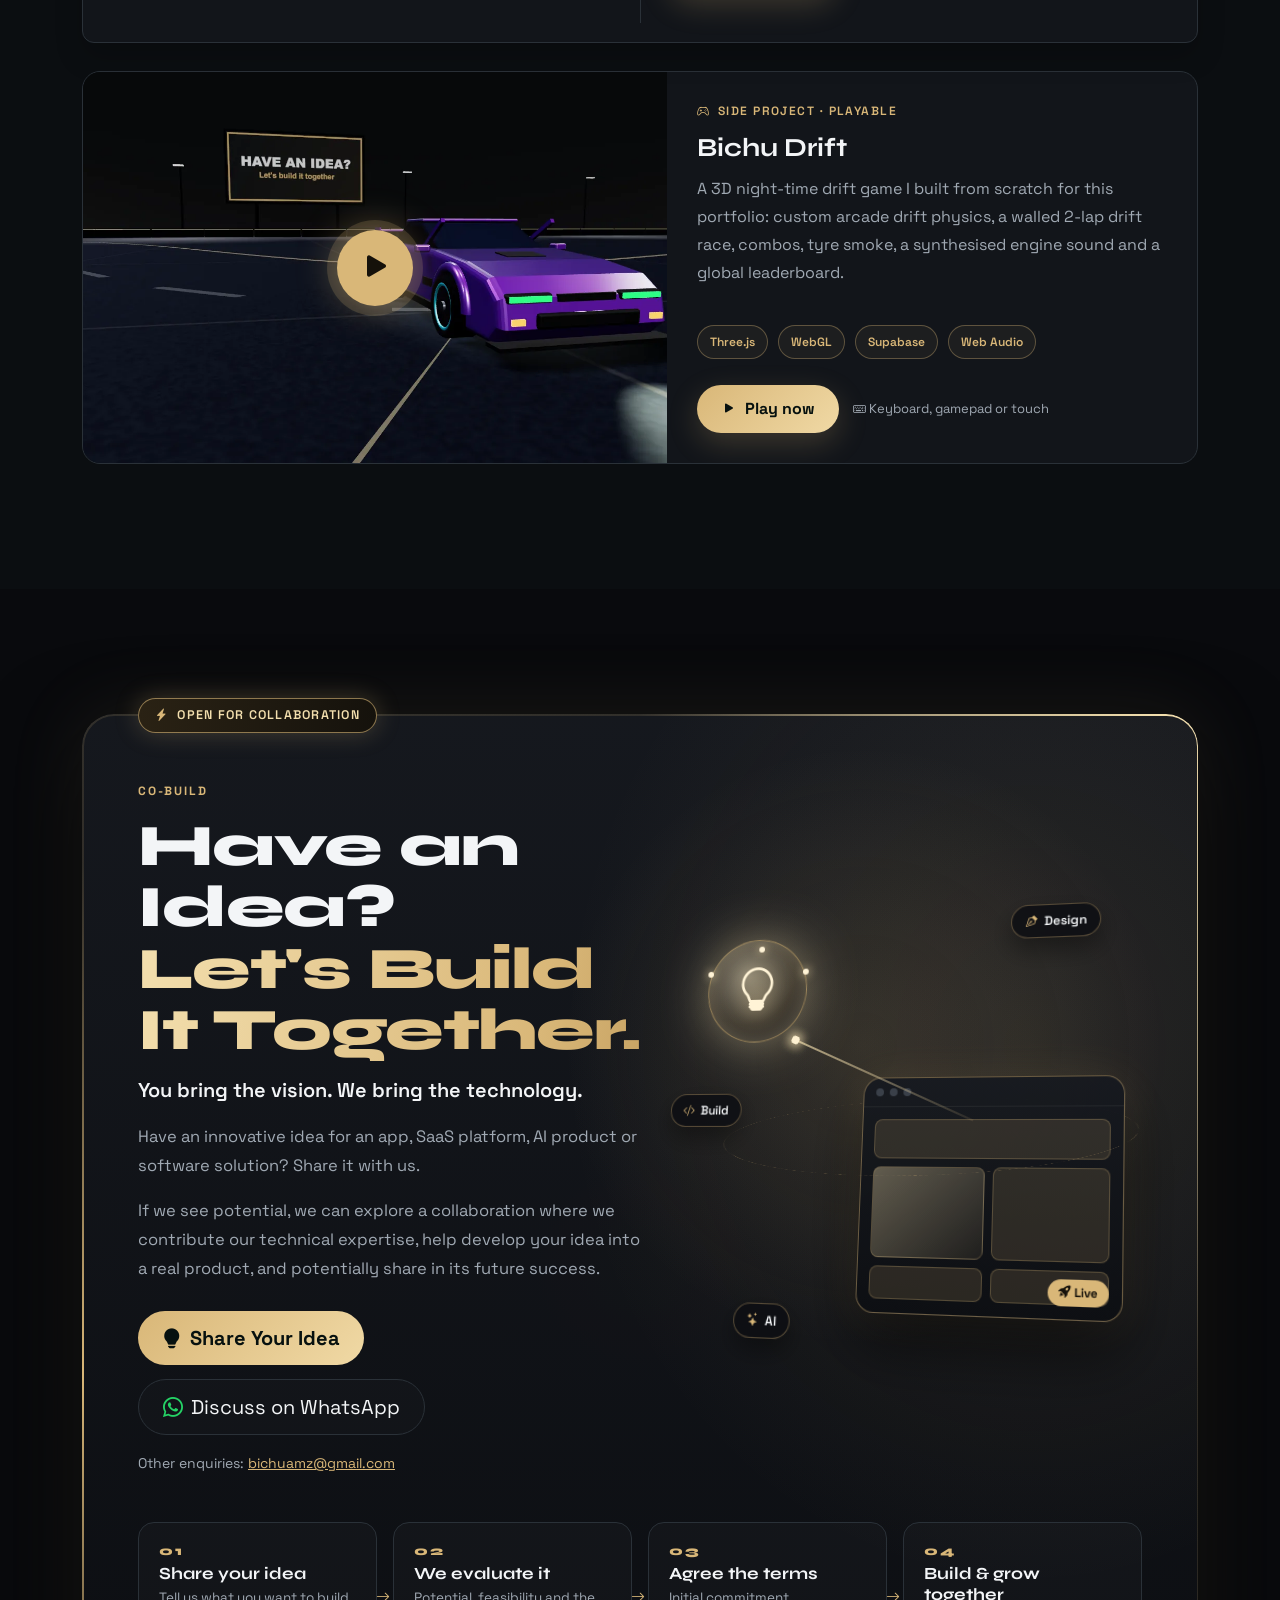
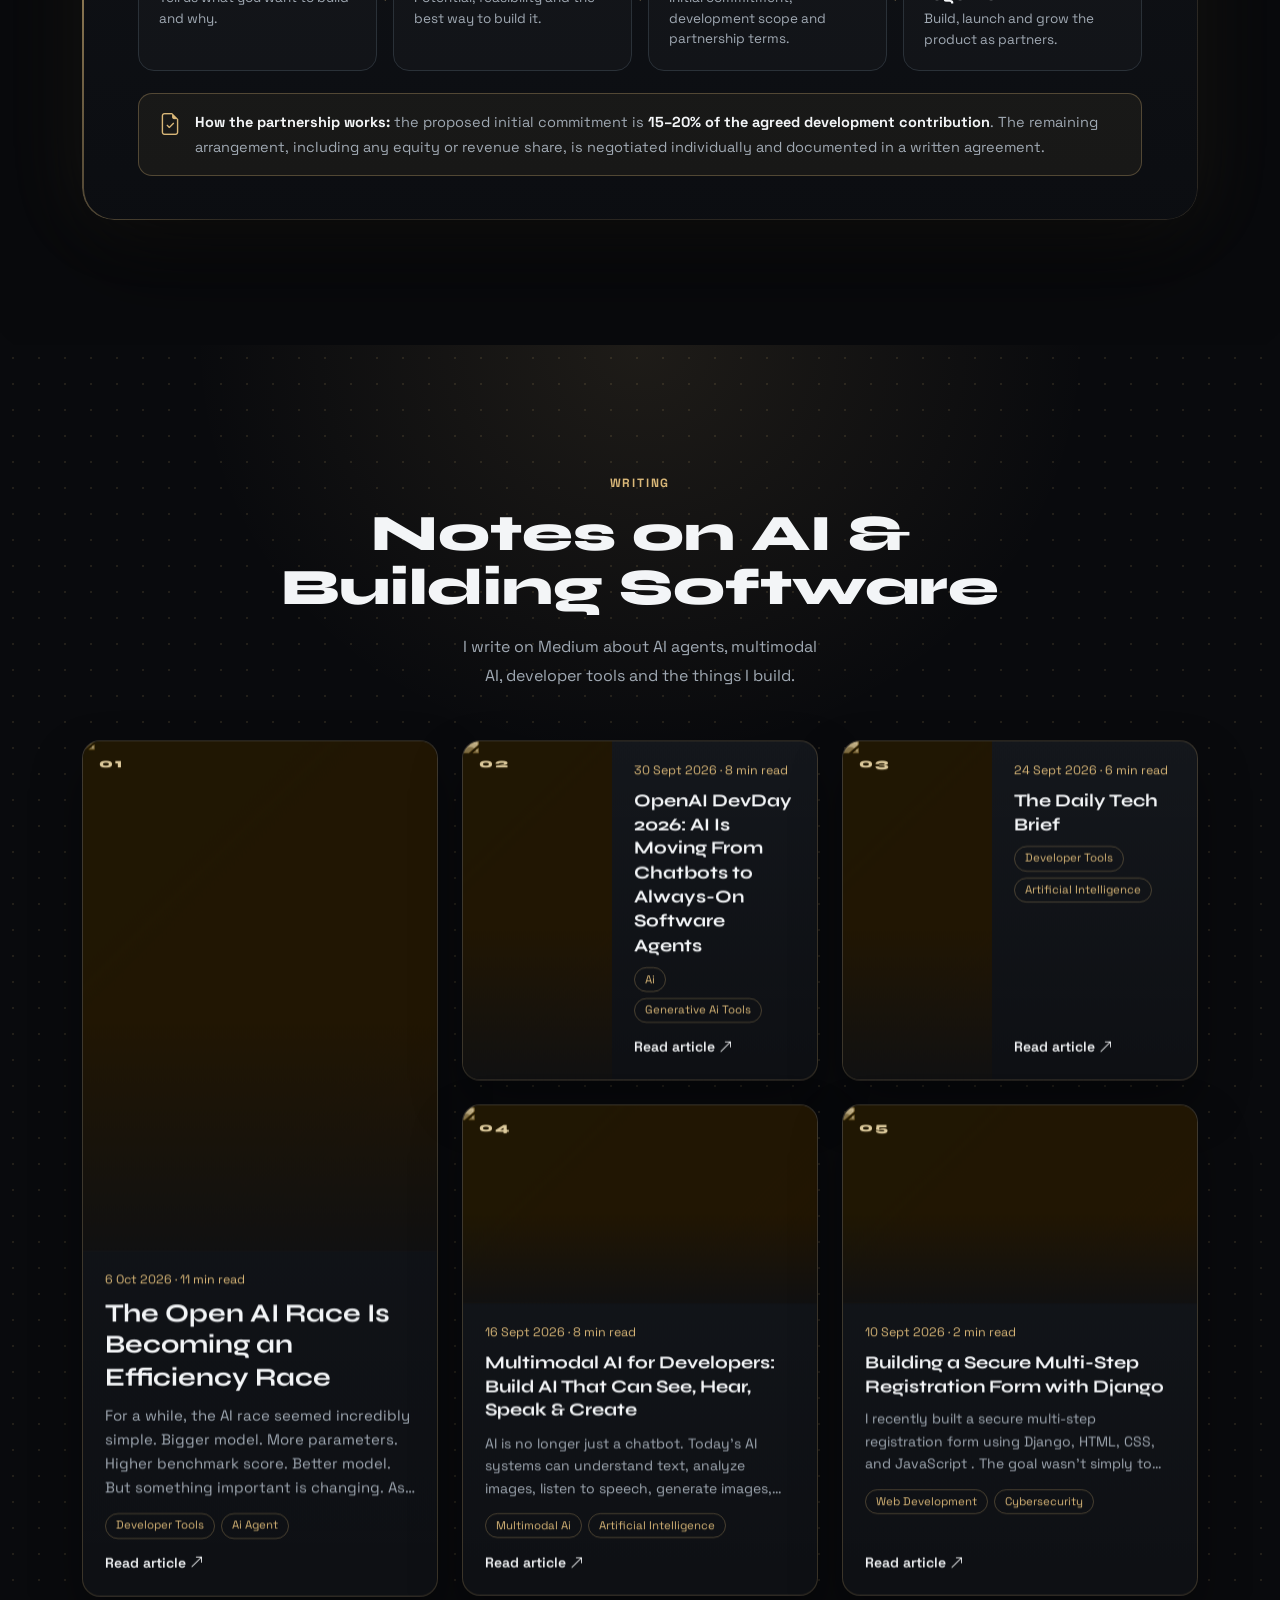
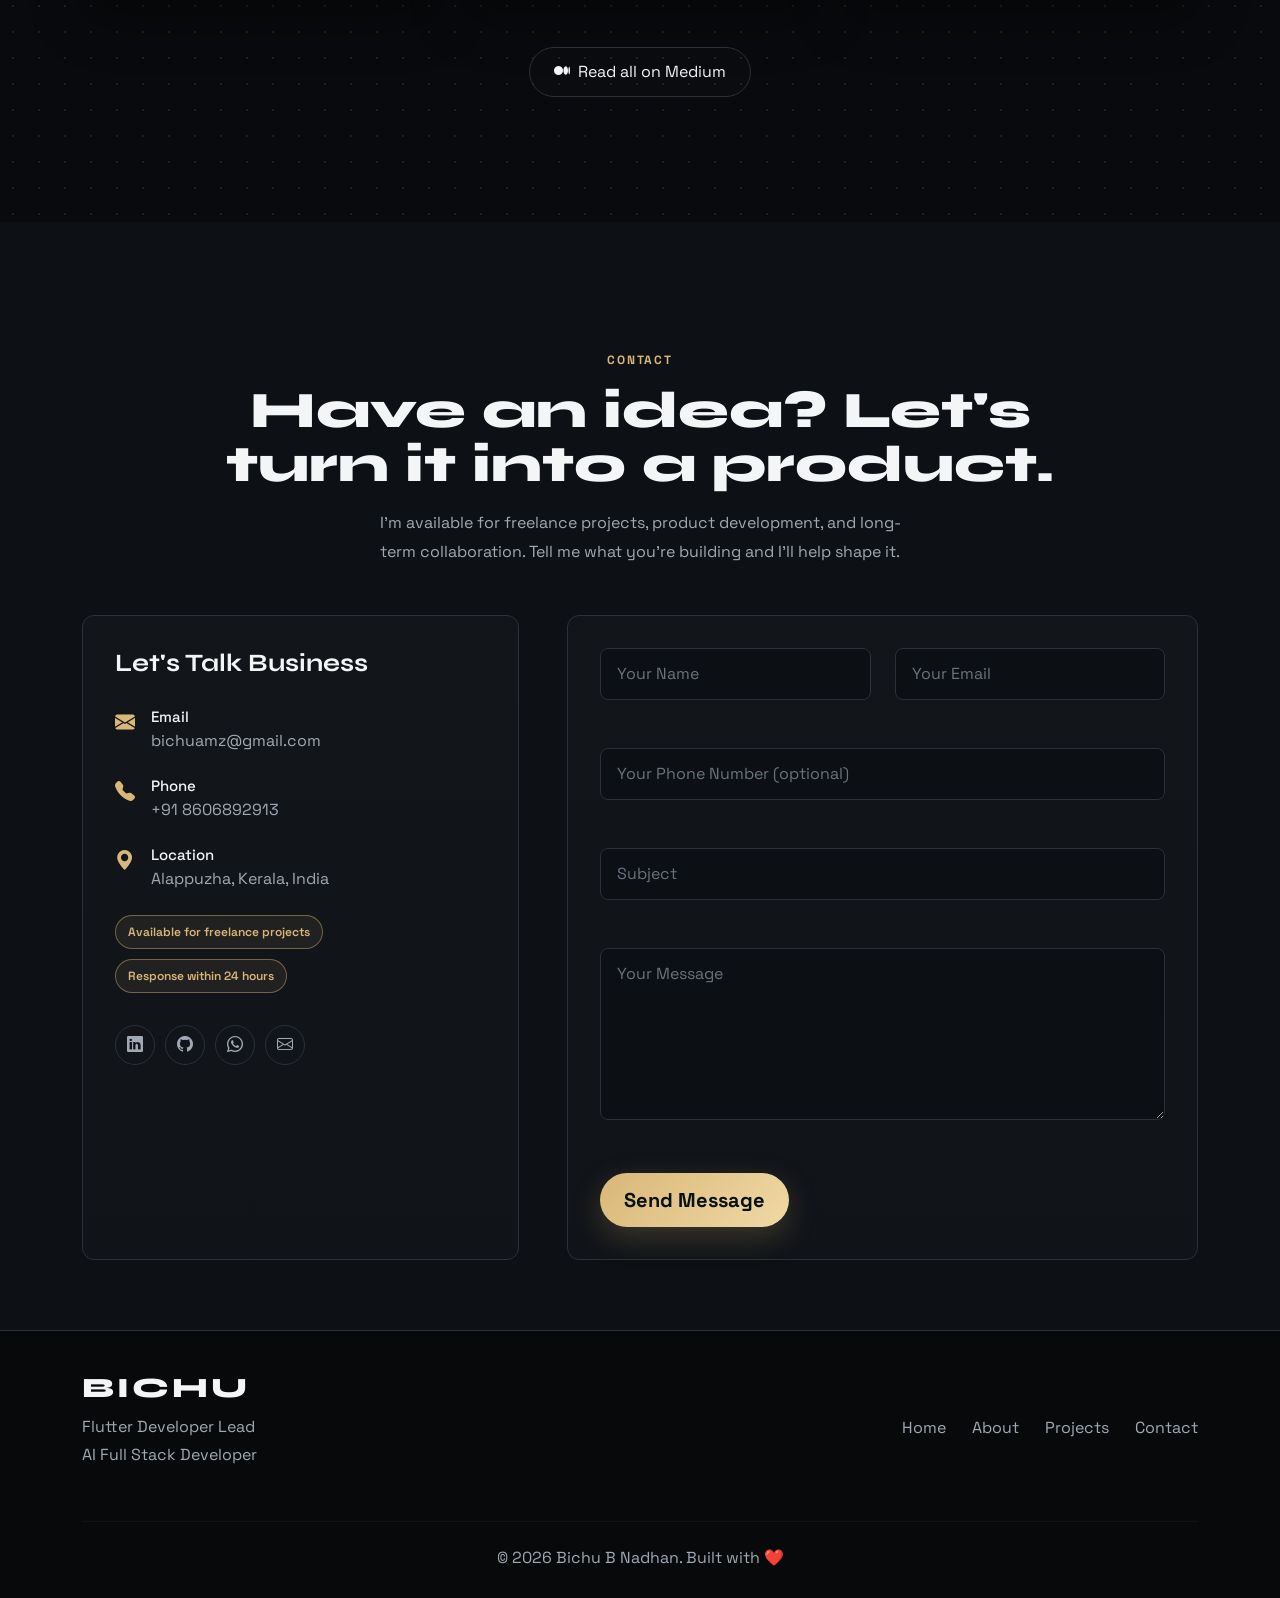
==== commit a3cfe751: "Add "Ask Bichu" AI chatbot - Floating chat button and an "Ask Bichu" app in Bichu OS sharing one con" ====
--- a/index.html
+++ b/index.html
@@ -25,6 +25,7 @@
 <link rel="stylesheet" href="css/os.css">
 <link rel="stylesheet" href="css/services.css">
 <link rel="stylesheet" href="css/idea.css">
+<link rel="stylesheet" href="css/chat.css">
 </head>
 <body>
 
@@ -178,6 +179,7 @@
 
                         <!-- dock -->
                         <nav class="os-dock" aria-label="Dock">
+                            <button type="button" data-open="chat" aria-label="Ask Bichu (AI chat)"><i class="bi bi-chat-dots-fill"></i><span>Ask Bichu</span></button>
                             <button type="button" data-open="about" aria-label="About"><i class="bi bi-person-fill"></i><span>About</span></button>
                             <button type="button" data-open="projects" aria-label="Projects"><i class="bi bi-folder-fill"></i><span>Projects</span></button>
                             <button type="button" data-open="skills" aria-label="Skills"><i class="bi bi-lightning-charge-fill"></i><span>Skills</span></button>
@@ -345,6 +347,10 @@
             <ol class="music-list music-sp-list" aria-label="English playlist"></ol>
           </div>
         </div>
+    </template>
+
+    <template id="app-chat" data-title="Ask Bichu — AI assistant" data-icon="bi-chat-dots-fill" data-size="520x560">
+        <div class="chat-mount"></div>
     </template>
 
     <template id="app-resume" data-title="Resume" data-icon="bi-file-earmark-person-fill" data-size="520x420">
@@ -1249,6 +1255,18 @@
 
 </footer>
 
+<button type="button" class="chat-fab" aria-label="Open Ask Bichu, the AI assistant" aria-expanded="false" aria-controls="chat-panel">
+    <i class="bi bi-chat-dots-fill"></i><span class="chat-fab-label">Ask Bichu</span>
+</button>
+<section class="chat-panel" id="chat-panel" role="dialog" aria-label="Ask Bichu, AI assistant" hidden>
+    <header class="chat-panel-head">
+        <span class="chat-avatar">B</span>
+        <div><strong>Ask Bichu</strong><small><i class="chat-dot"></i> AI assistant · replies instantly</small></div>
+        <button type="button" class="chat-close" aria-label="Close chat"><i class="bi bi-x-lg"></i></button>
+    </header>
+    <div class="chat-mount"></div>
+</section>
+
 <script src="https://cdn.jsdelivr.net/npm/bootstrap@5.3.7/dist/js/bootstrap.bundle.min.js"></script>
 <script src="https://cdn.jsdelivr.net/npm/@emailjs/browser@4/dist/email.min.js"></script>
 <script src="js/site-config.js"></script>
@@ -1258,6 +1276,7 @@
 <script src="js/services-data.js"></script>
 <script src="js/services.js"></script>
 <script src="js/idea.js"></script>
+<script src="js/chat.js"></script>
 
 </body>
 </html>
--- a/css/style.css
+++ b/css/style.css
@@ -2275,3 +2275,10 @@
     .game-card-media { aspect-ratio: 16 / 10; }
     .game-card-body { padding: 24px; }
 }
+
+/* ---------- Phone fixes: comfortable tap targets ---------- */
+@media (max-width: 767px) {
+    .footer a { display: inline-flex; align-items: center; min-height: 44px; padding: 0 6px; margin: 0 6px 0 0; }
+    .contact-item p a { display: inline-flex; align-items: center; min-height: 44px; }
+    .navbar-nav .nav-link { min-height: 44px; display: flex; align-items: center; }
+}
--- a/css/os.css
+++ b/css/os.css
@@ -1444,3 +1444,20 @@
     .os-dock { max-width: calc(100vw - 16px); gap: 4px; padding: 6px; }
     .os-dock button { width: min(40px, calc((100vw - 60px) / 9)); height: min(40px, calc((100vw - 60px) / 9)); font-size: 17px; }
 }
+
+/* ---------- Phone fixes (tested on a real Galaxy M21) ---------- */
+@media (max-width: 767px) {
+    /* top bar: never wrap the logo or clock when the now-playing chip appears */
+    .os-logo, .os-clock { white-space: nowrap; }
+    .os-np { min-width: 0; flex: 0 1 auto; }
+    .os-menubar:has(.os-np:not([hidden])) .os-logo em { display: none; }
+    .os-menubar { gap: 10px; }
+
+    /* dock: largest icons that fit 9 apps (about 42px on a 411px-wide phone) */
+    .os-dock { max-width: calc(100vw - 8px); gap: 2px; padding: 4px; }
+    .os-dock button {
+        width: min(46px, calc((100vw - 34px) / 9));
+        height: min(46px, calc((100vw - 34px) / 9));
+        font-size: 18px;
+    }
+}
--- a/css/services.css
+++ b/css/services.css
@@ -851,3 +851,22 @@
     .svc-panel-close { top: 14px; right: 14px; width: 36px; height: 36px; }
     .svc-panel-desc { font-size: 15px; }
 }
+
+/* ---------- Phones: compact two-column service cards (details open in the panel) ---------- */
+@media (max-width: 767px) {
+    .svc-grid { grid-template-columns: repeat(2, minmax(0, 1fr)); gap: 10px; }
+    .svc-card { min-height: 0; padding: 14px; border-radius: 16px; }
+    .svc-card-top { margin-bottom: 12px; }
+    .svc-card .svc-icon { width: 42px; height: 42px; }
+    .svc-card .svc-icon-face { font-size: 19px; border-radius: 12px; }
+    .svc-card .svc-icon-back { border-radius: 12px; }
+    .svc-card-num { font-size: 11px; }
+    .svc-card-group, .svc-card-summary, .svc-card .svc-tags { display: none; }
+    .svc-card-title { margin: 0; font-size: 15px; line-height: 1.25; }
+    .svc-card-foot { padding-top: 10px; }
+    .svc-card-more { font-size: 12.5px; }
+    /* the featured AI card keeps its summary across both columns */
+    .svc-card-featured { grid-column: 1 / -1; }
+    .svc-card-featured .svc-card-summary { display: block; margin-top: 6px; font-size: 13.5px; }
+    .svc-card-featured .svc-card-title { font-size: 19px; }
+}
--- a/css/idea.css
+++ b/css/idea.css
@@ -543,3 +543,7 @@
     .idea-ui .u, .idea-launch { animation: none !important; opacity: 1; }
     .idea-scene { transition: none; }
 }
+
+@media (max-width: 767px) {
+    .idea-mail a { display: inline-flex; align-items: center; min-height: 44px; }
+}
--- a/css/chat.css
+++ b/css/chat.css
@@ -0,0 +1,238 @@
+/* =========================================================
+   "Ask Bichu" AI chatbot: floating launcher, panel, OS app
+   ========================================================= */
+
+/* ---------- Floating launcher ---------- */
+.chat-fab {
+    position: fixed;
+    right: max(20px, env(safe-area-inset-right));
+    bottom: max(20px, env(safe-area-inset-bottom));
+    z-index: 1040;
+    display: inline-flex;
+    align-items: center;
+    gap: 10px;
+    padding: 14px 20px 14px 16px;
+    border: 0;
+    border-radius: 999px;
+    background: linear-gradient(135deg, #f3dfae, var(--accent) 55%, #b48a45);
+    color: #15110a;
+    font: 700 15px 'Space Grotesk', sans-serif;
+    box-shadow: 0 14px 30px rgba(0,0,0,0.45), 0 0 0 0 rgba(217,183,120,0.55);
+    cursor: pointer;
+    animation: chatPulse 3s ease-out infinite;
+    transition: transform 0.25s ease, opacity 0.25s ease;
+}
+
+.chat-fab i { font-size: 20px; }
+.chat-fab:hover { transform: translateY(-3px); }
+.chat-fab.is-open { animation: none; }
+
+@keyframes chatPulse {
+    0%, 60% { box-shadow: 0 14px 30px rgba(0,0,0,0.45), 0 0 0 0 rgba(217,183,120,0.5); }
+    100% { box-shadow: 0 14px 30px rgba(0,0,0,0.45), 0 0 0 16px rgba(217,183,120,0); }
+}
+
+/* ---------- Panel ---------- */
+.chat-panel {
+    position: fixed;
+    right: max(20px, env(safe-area-inset-right));
+    bottom: calc(max(20px, env(safe-area-inset-bottom)) + 70px);
+    z-index: 1041;
+    display: flex;
+    width: min(400px, calc(100vw - 32px));
+    height: min(600px, calc(100svh - 140px));
+    flex-direction: column;
+    overflow: hidden;
+    border: 1px solid rgba(217,183,120,0.45);
+    border-radius: 22px;
+    background:
+        radial-gradient(70% 40% at 100% 0%, rgba(217,183,120,0.14), transparent 70%),
+        linear-gradient(180deg, rgba(20,23,28,0.98), rgba(11,13,17,0.99));
+    box-shadow: 0 30px 80px rgba(0,0,0,0.6), 0 0 50px rgba(217,183,120,0.12);
+    transform-origin: bottom right;
+    transition: opacity 0.22s ease, transform 0.22s ease;
+}
+
+.chat-panel[hidden] { display: none; }
+.chat-panel.is-entering { opacity: 0; transform: translateY(12px) scale(0.96); }
+
+.chat-panel-head {
+    display: flex;
+    align-items: center;
+    gap: 12px;
+    padding: 14px 16px;
+    border-bottom: 1px solid rgba(255,255,255,0.07);
+}
+
+.chat-avatar {
+    display: grid;
+    width: 40px;
+    height: 40px;
+    flex: none;
+    place-items: center;
+    border: 1px solid var(--accent);
+    border-radius: 12px;
+    background: rgba(217,183,120,0.1);
+    color: var(--accent);
+    font: 800 20px 'Syne', sans-serif;
+}
+
+.chat-panel-head strong { display: block; color: var(--text); font: 700 16px 'Syne', sans-serif; }
+.chat-panel-head small { color: var(--muted); font-size: 12px; }
+.chat-dot { display: inline-block; width: 7px; height: 7px; margin-right: 4px; border-radius: 50%; background: #4ade80; vertical-align: 1px; }
+
+.chat-close {
+    display: grid;
+    width: 38px;
+    height: 38px;
+    margin-left: auto;
+    place-items: center;
+    border: 1px solid var(--line);
+    border-radius: 50%;
+    background: transparent;
+    color: var(--text);
+    cursor: pointer;
+}
+
+.chat-close:hover { border-color: var(--accent); color: var(--accent); }
+
+/* ---------- Shared conversation view (panel + OS window) ---------- */
+.chat { display: flex; min-height: 0; flex: 1; flex-direction: column; height: 100%; }
+
+.chat-log {
+    display: flex;
+    flex: 1;
+    min-height: 0;
+    flex-direction: column;
+    gap: 10px;
+    padding: 16px;
+    overflow-y: auto;
+    overscroll-behavior: contain;
+}
+
+.chat-msg {
+    max-width: 86%;
+    padding: 10px 14px;
+    border-radius: 16px;
+    font-size: 14.5px;
+    line-height: 1.55;
+    white-space: pre-wrap;
+    overflow-wrap: anywhere;
+}
+
+.chat-bot {
+    align-self: flex-start;
+    border: 1px solid rgba(217,183,120,0.22);
+    border-bottom-left-radius: 5px;
+    background: rgba(255,255,255,0.035);
+    color: var(--text);
+}
+
+.chat-user {
+    align-self: flex-end;
+    border-bottom-right-radius: 5px;
+    background: var(--accent);
+    color: #15110a;
+    font-weight: 500;
+}
+
+.chat-msg a { color: var(--accent); text-decoration: underline; }
+.chat-user a { color: #15110a; }
+.chat-error { border-color: rgba(239,143,132,0.4); color: #f3b2aa; }
+
+.chat-typing { display: flex; gap: 5px; padding: 13px 16px; }
+
+.chat-typing i {
+    width: 7px;
+    height: 7px;
+    border-radius: 50%;
+    background: var(--accent);
+    animation: chatDot 1s ease-in-out infinite;
+}
+
+.chat-typing i:nth-child(2) { animation-delay: 0.15s; }
+.chat-typing i:nth-child(3) { animation-delay: 0.3s; }
+
+@keyframes chatDot { 0%, 100% { opacity: 0.3; transform: translateY(0); } 50% { opacity: 1; transform: translateY(-3px); } }
+
+.chat-suggest { display: flex; flex-wrap: wrap; gap: 8px; padding: 0 16px 10px; }
+.chat-suggest:empty { display: none; }
+
+.chat-suggest button {
+    padding: 8px 12px;
+    border: 1px solid rgba(217,183,120,0.4);
+    border-radius: 999px;
+    background: rgba(217,183,120,0.06);
+    color: var(--accent);
+    font: 600 13px 'Space Grotesk', sans-serif;
+    cursor: pointer;
+}
+
+.chat-suggest button:hover { background: rgba(217,183,120,0.16); }
+
+.chat-form {
+    display: flex;
+    gap: 8px;
+    padding: 12px 14px 8px;
+    border-top: 1px solid rgba(255,255,255,0.07);
+}
+
+.chat-input {
+    flex: 1;
+    min-width: 0;
+    padding: 12px 14px;
+    border: 1px solid var(--line);
+    border-radius: 14px;
+    background: rgba(255,255,255,0.04);
+    color: var(--text);
+    font: 500 16px 'Space Grotesk', sans-serif;   /* 16px: no zoom-on-focus on phones */
+    -webkit-user-select: text;
+    user-select: text;
+}
+
+.chat-input:focus { border-color: var(--accent); outline: 0; box-shadow: 0 0 0 3px rgba(217,183,120,0.15); }
+
+.chat-send {
+    display: grid;
+    width: 46px;
+    flex: none;
+    place-items: center;
+    border: 0;
+    border-radius: 14px;
+    background: var(--accent);
+    color: #15110a;
+    font-size: 17px;
+    cursor: pointer;
+}
+
+.chat-send:disabled, .chat-input:disabled { opacity: 0.55; cursor: wait; }
+.chat-note { margin: 0; padding: 0 14px 10px; color: #6b737c; font-size: 11.5px; text-align: center; }
+
+/* inside the Bichu OS window */
+.os-window[data-app="chat"] .os-body { display: flex; padding: 0; overflow: hidden; }
+.os-window[data-app="chat"] .chat-mount { display: flex; flex: 1; min-height: 0; }
+
+/* ---------- Phones ---------- */
+@media (max-width: 767px) {
+    .chat-fab { padding: 14px; }
+    .chat-fab-label { display: none; }
+    .chat-fab i { font-size: 22px; }
+    /* the OS dock already has "Ask Bichu" while the hero is on screen */
+    body.chat-hero-visible .chat-fab { opacity: 0; pointer-events: none; transform: scale(0.8); }
+    .chat-panel {
+        right: 0;
+        bottom: 0;
+        width: 100vw;
+        height: 100svh;
+        border-radius: 0;
+        border-width: 0;
+        background: #0b0d11;
+    }
+    /* 10 dock apps: Resume stays in the site menu, so drop it from the phone dock */
+    .os-dock [data-open="resume"] { display: none; }
+}
+
+@media (prefers-reduced-motion: reduce) {
+    .chat-fab, .chat-typing i { animation: none; }
+    .chat-panel { transition: none; }
+}
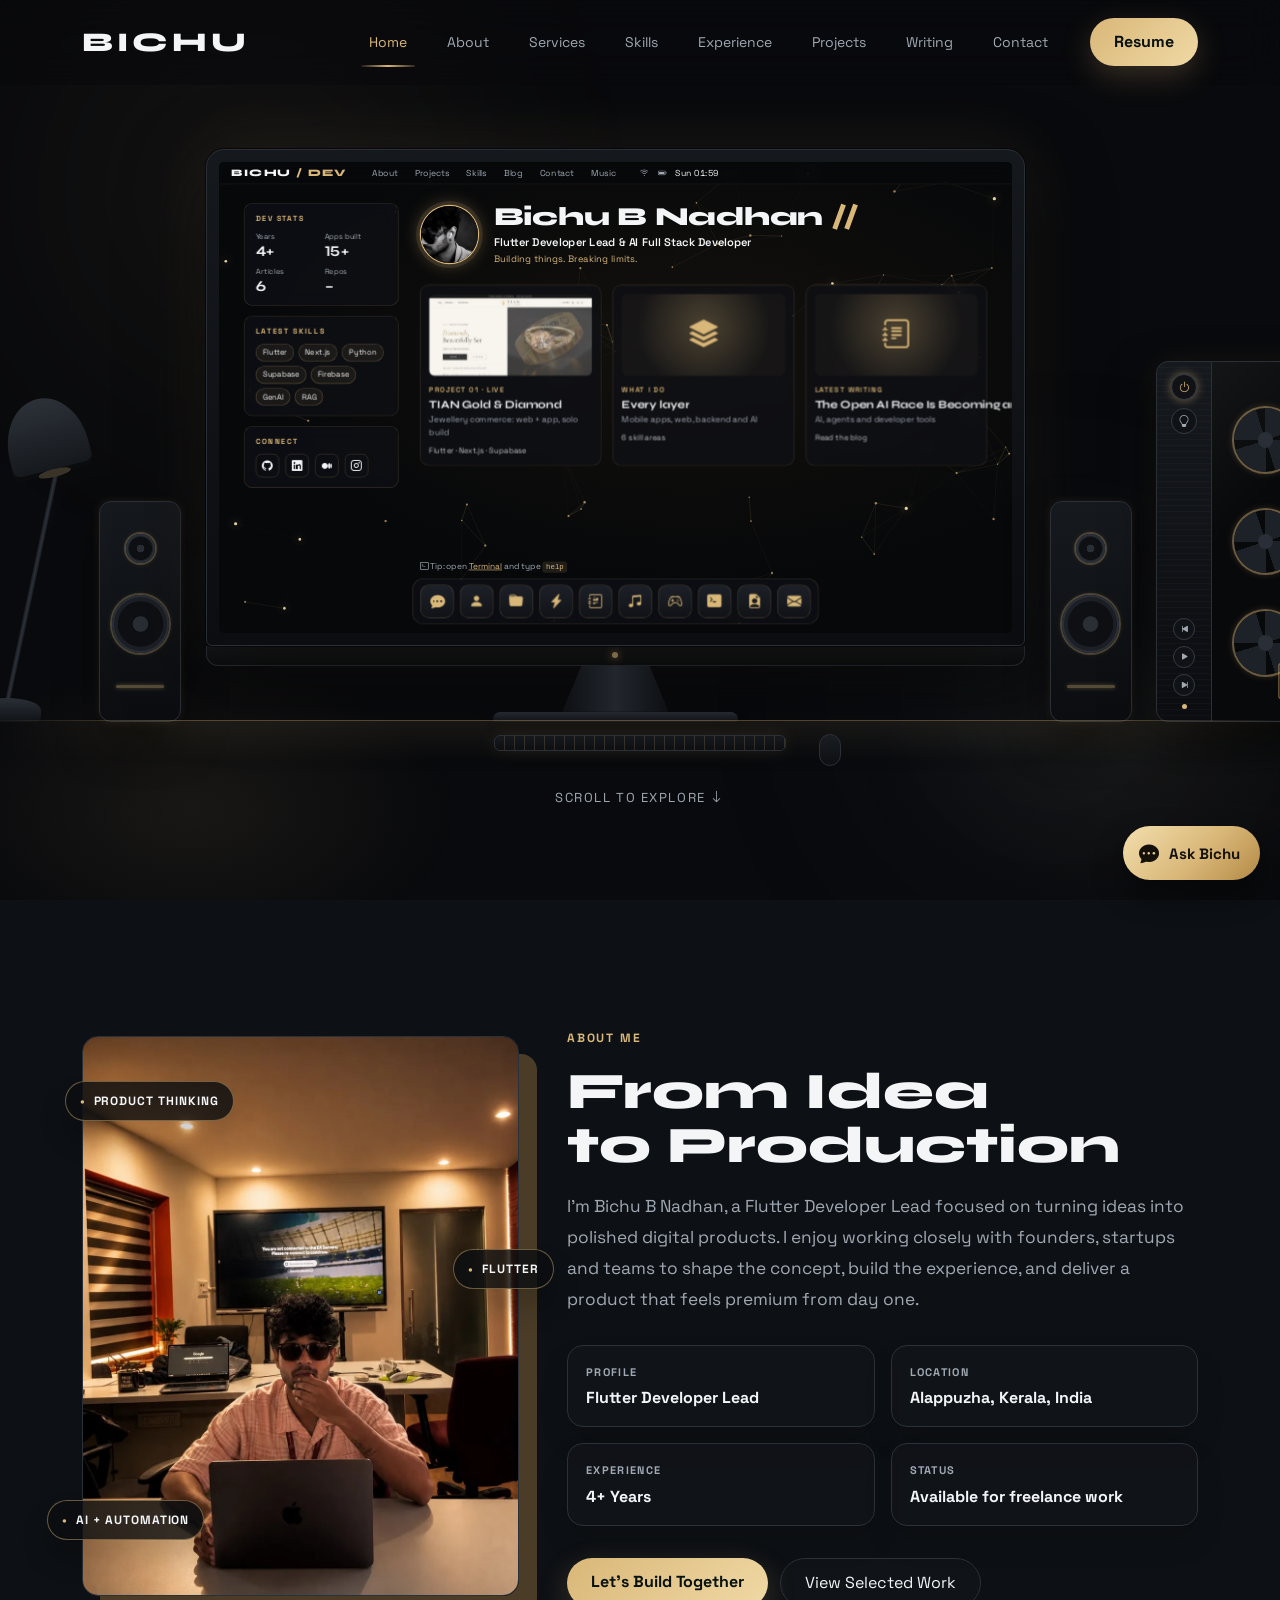
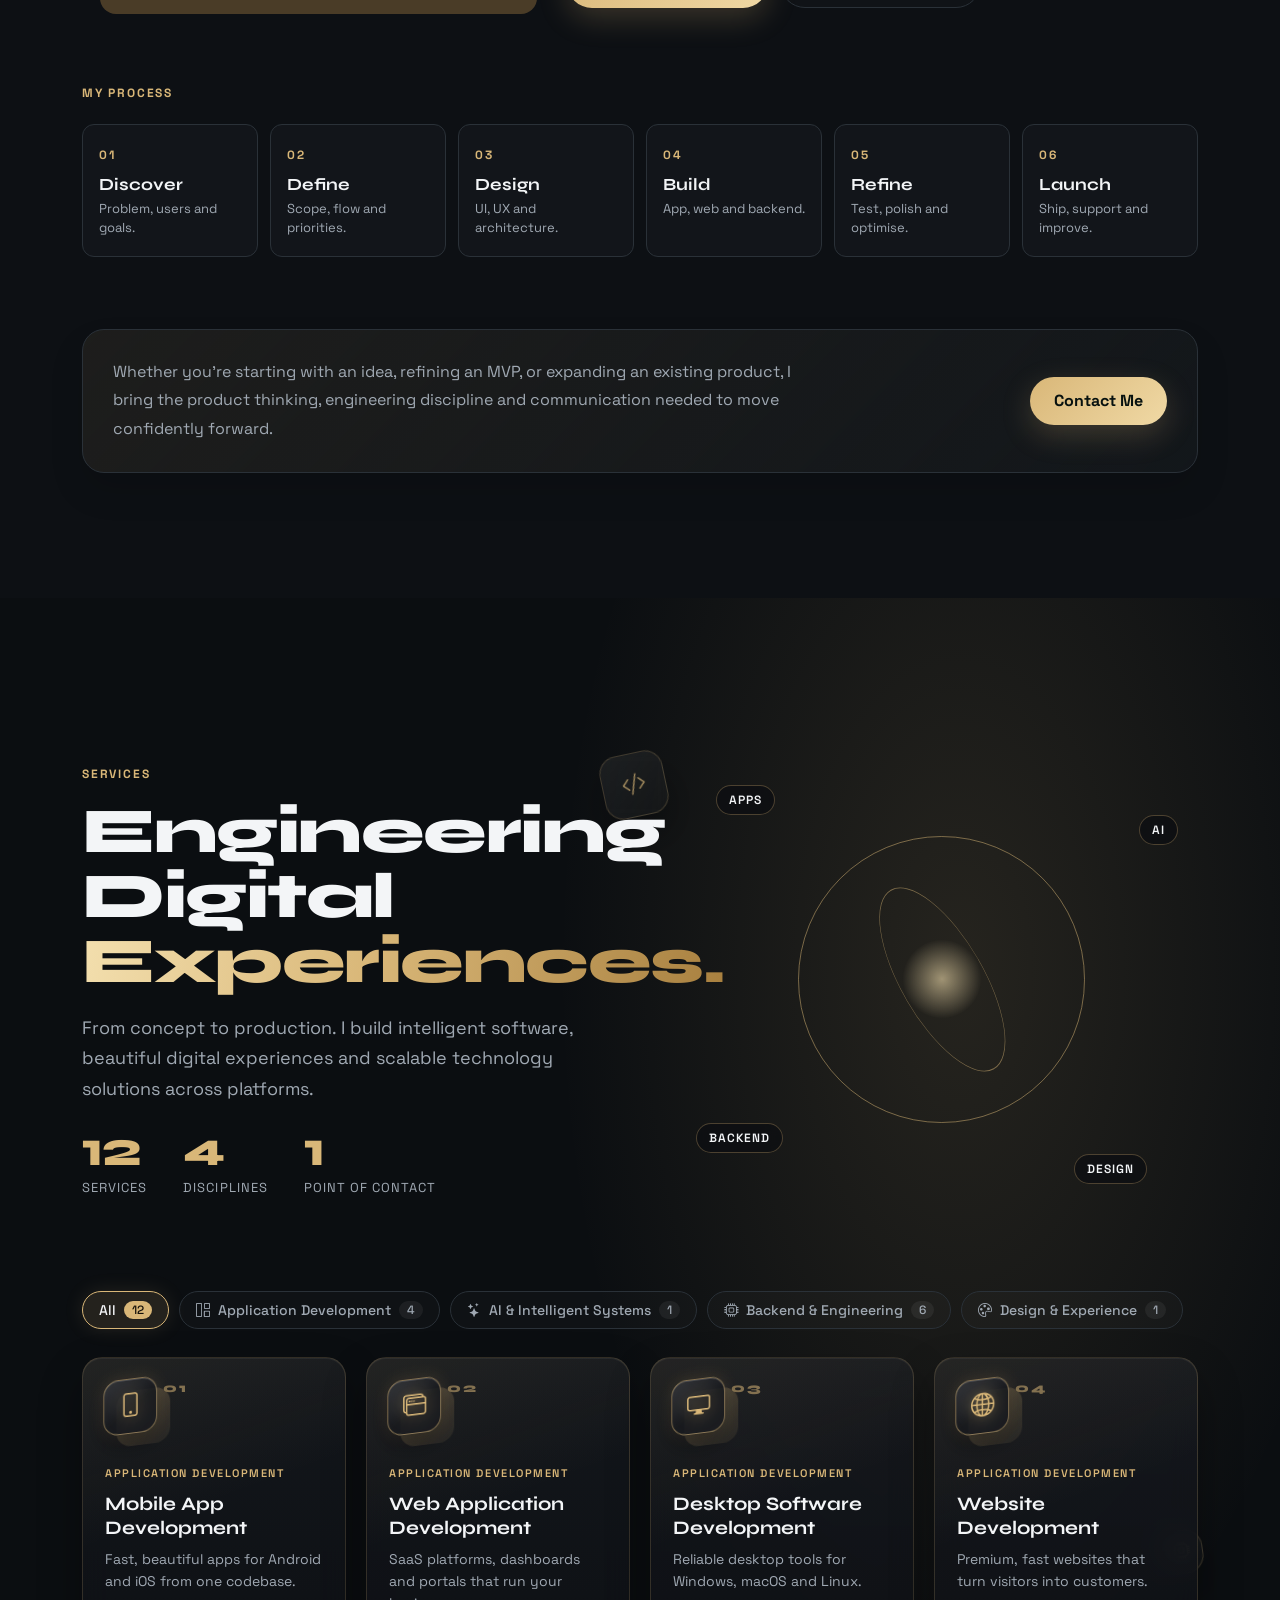
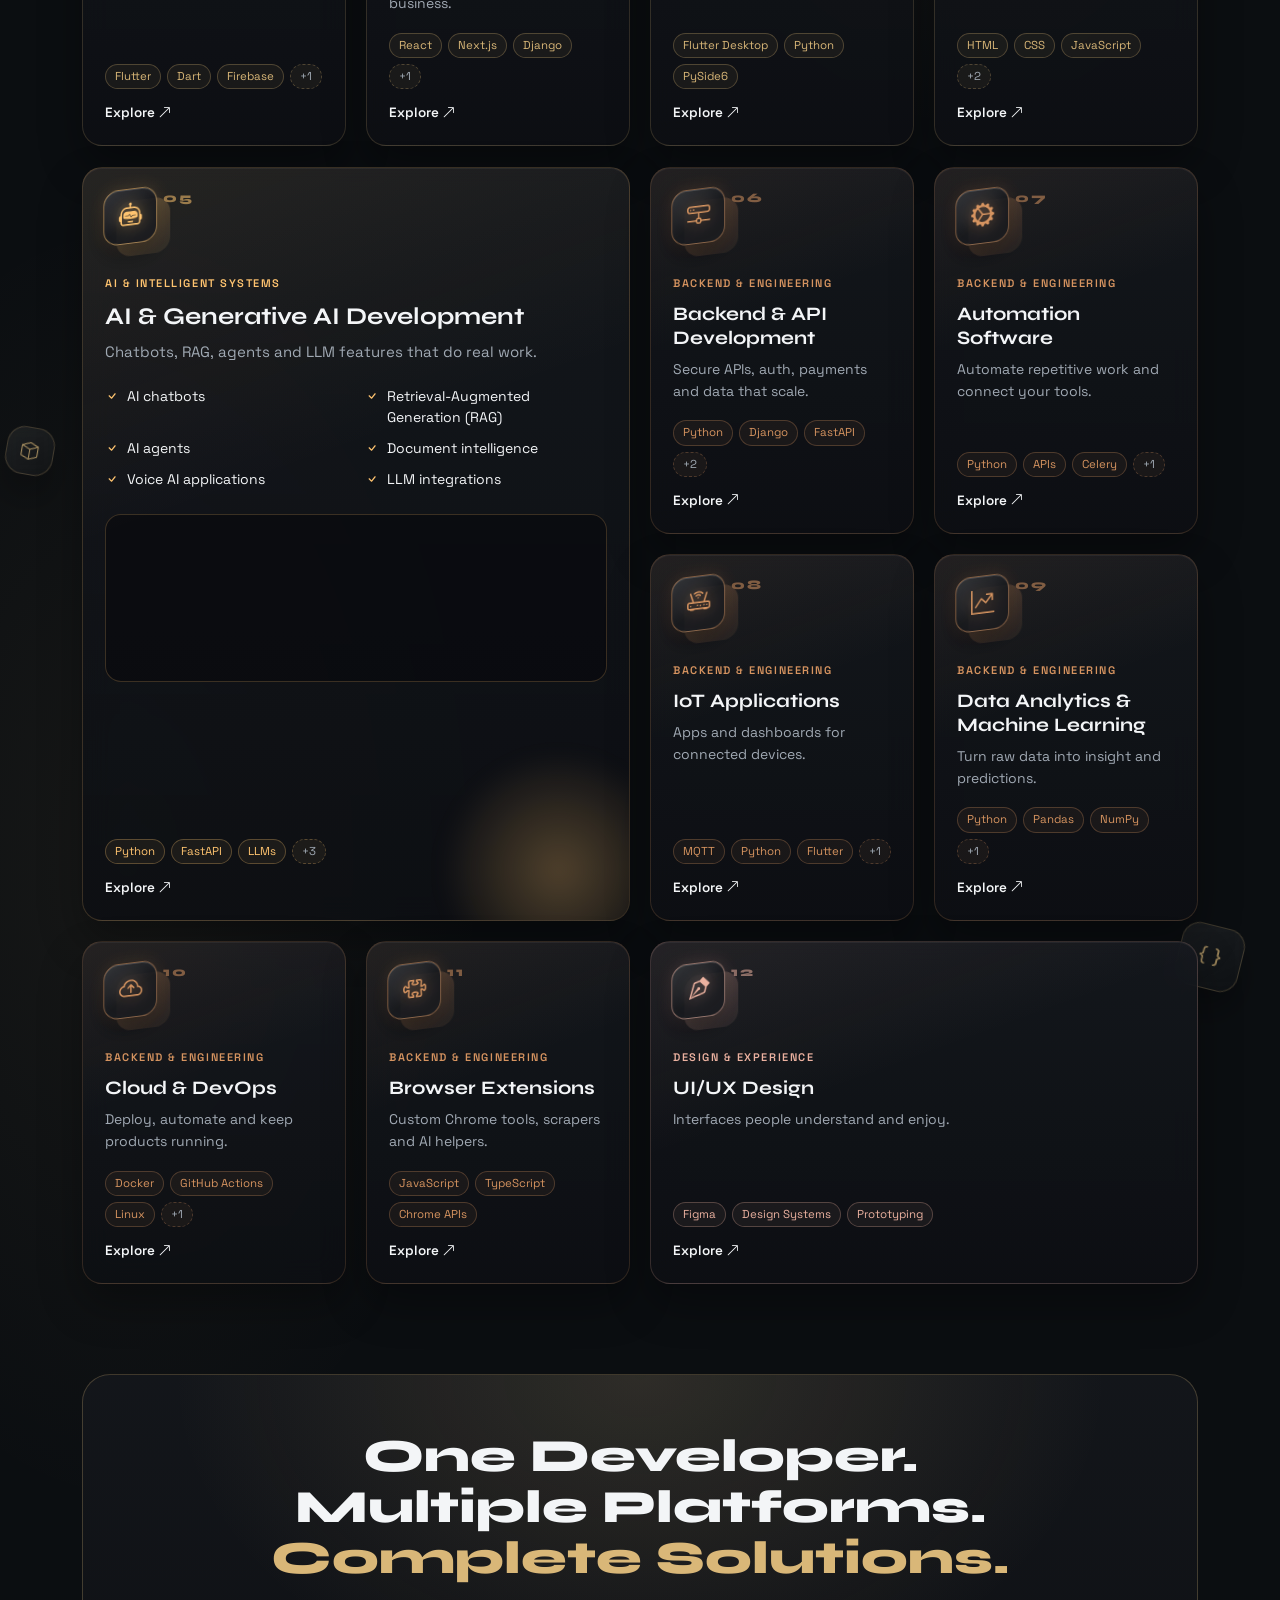
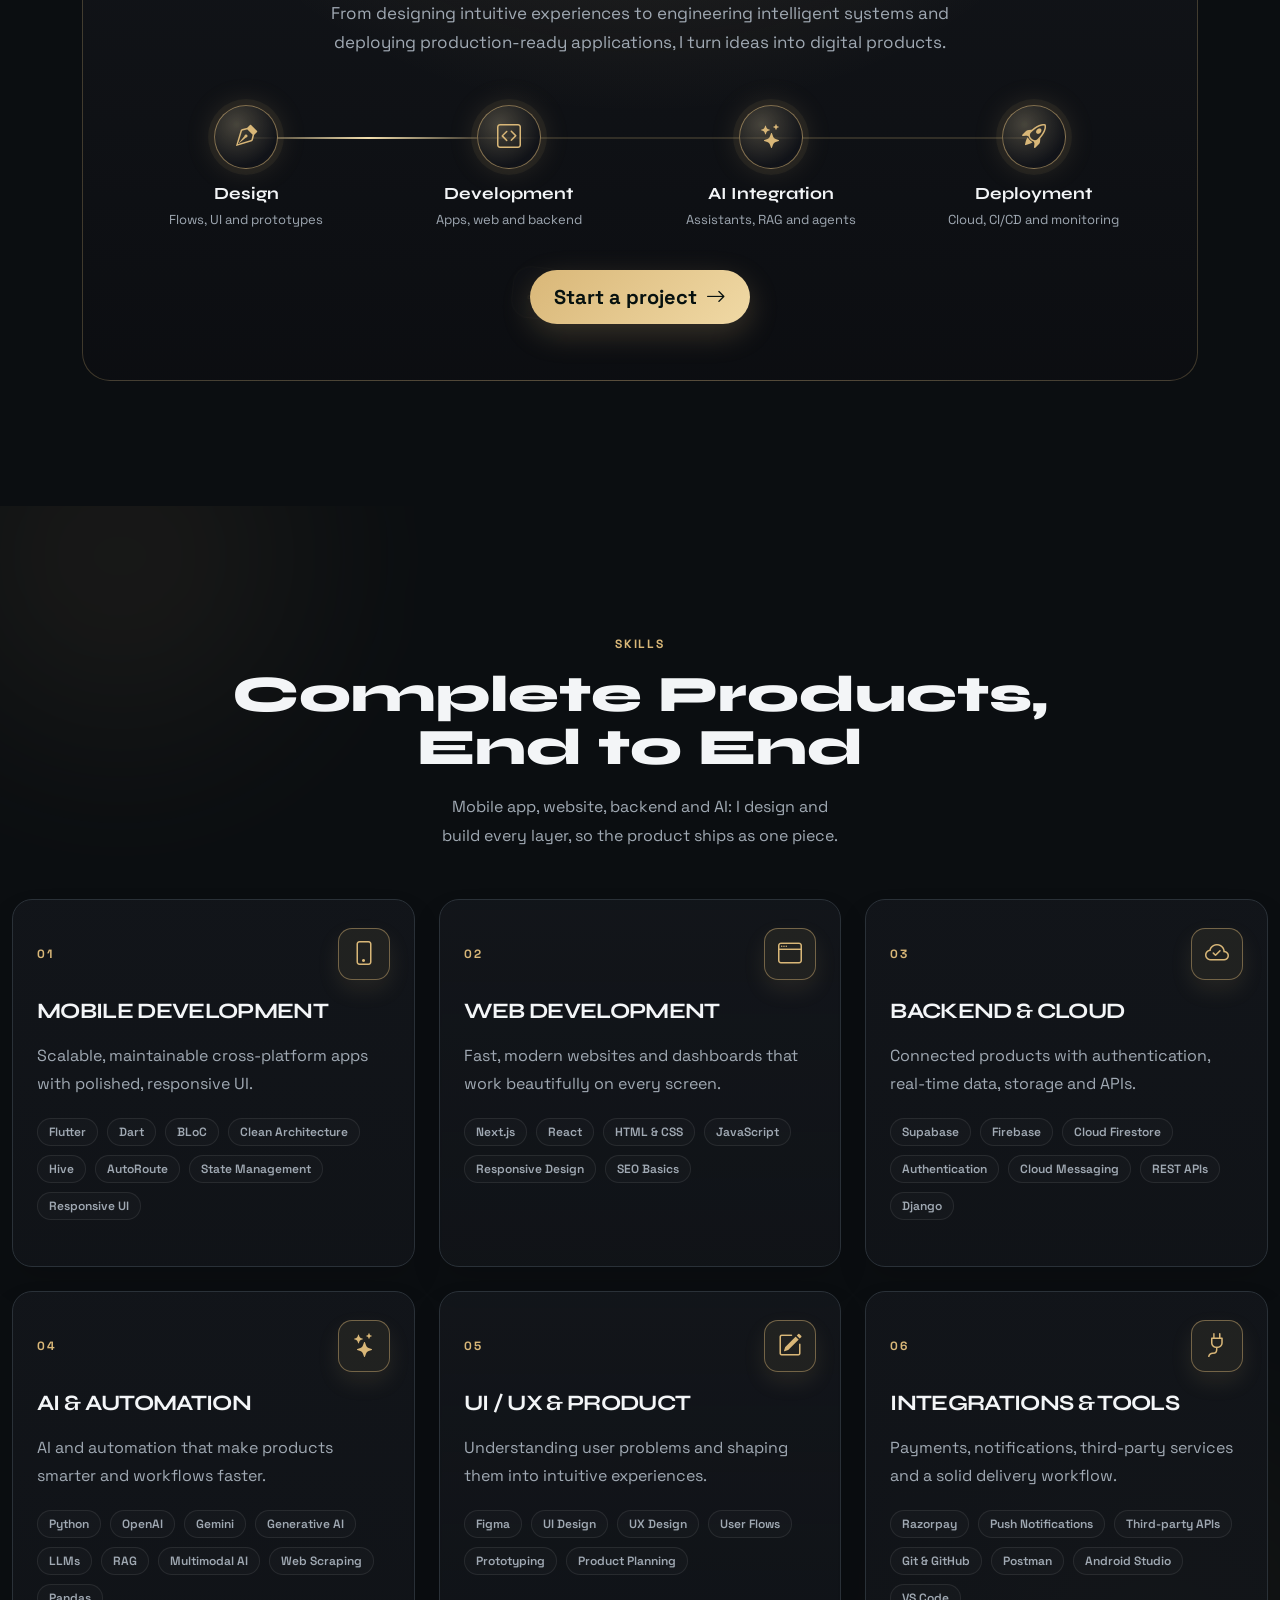
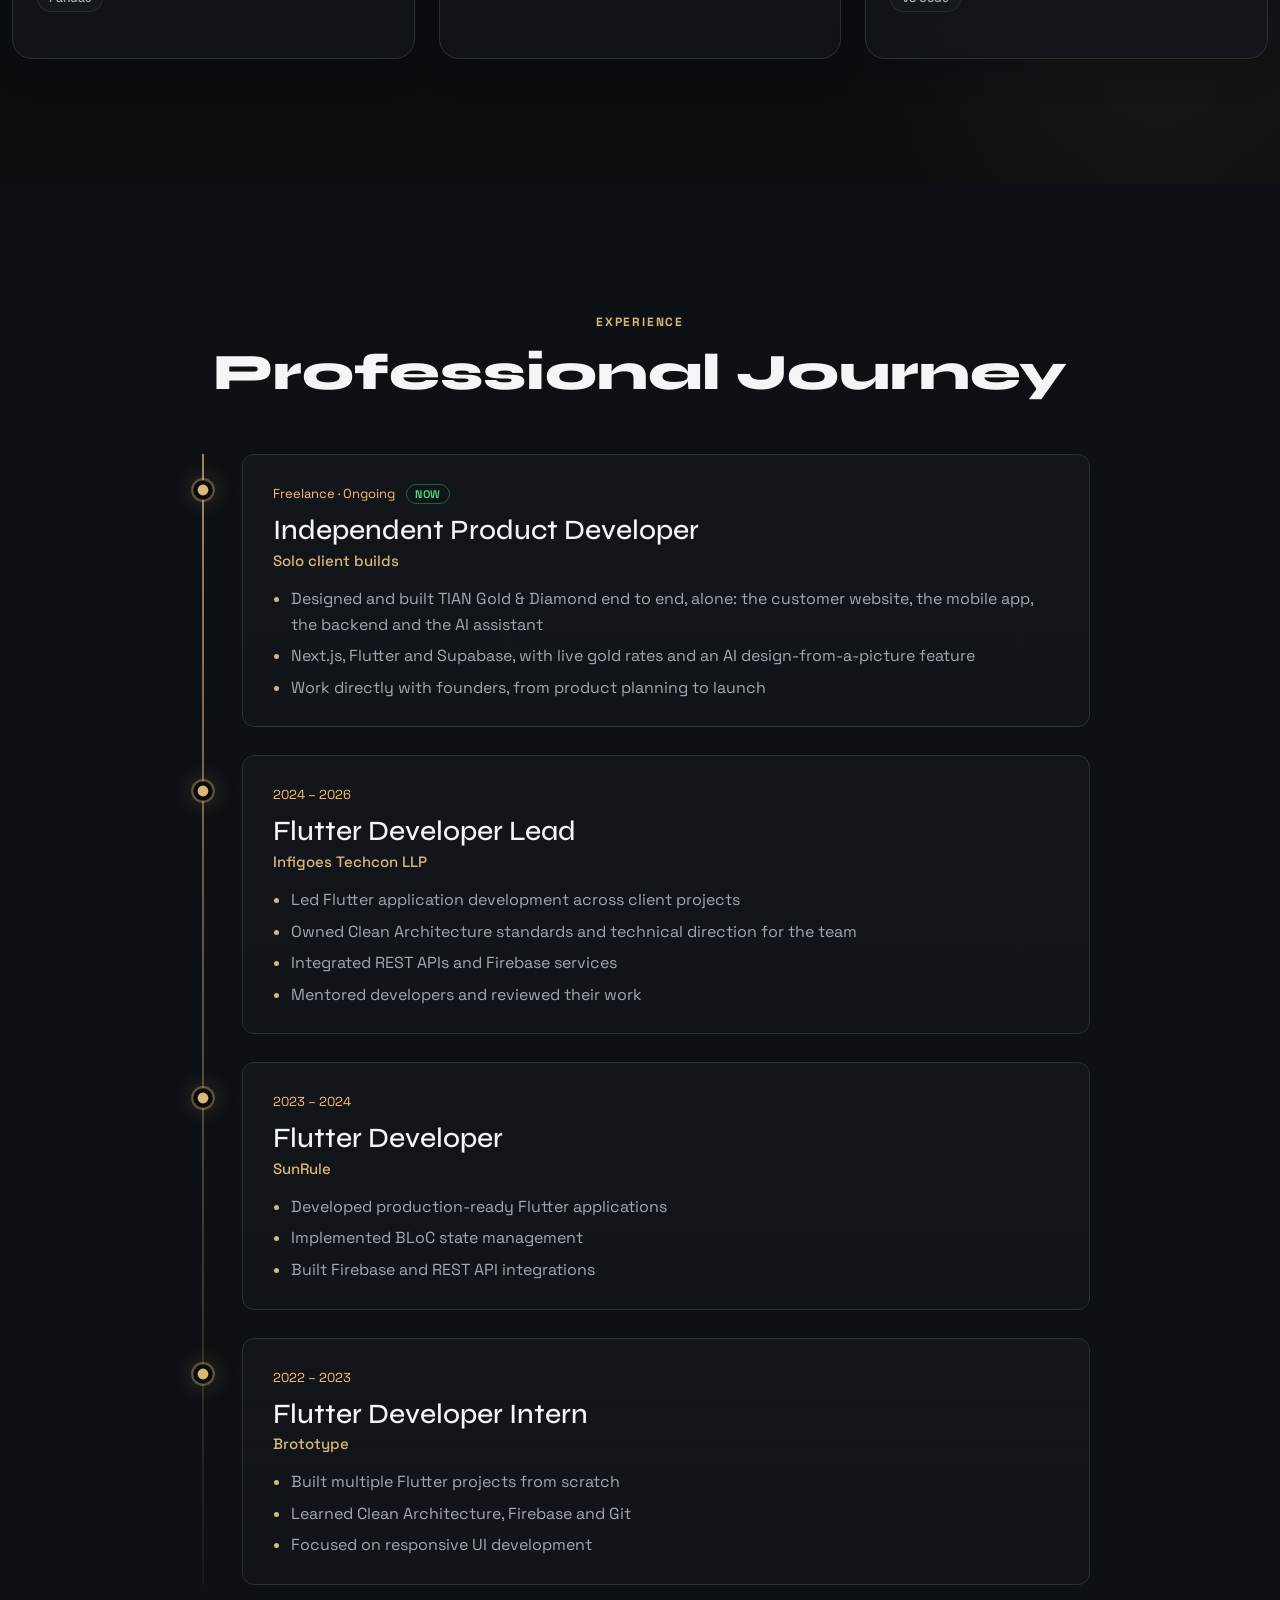
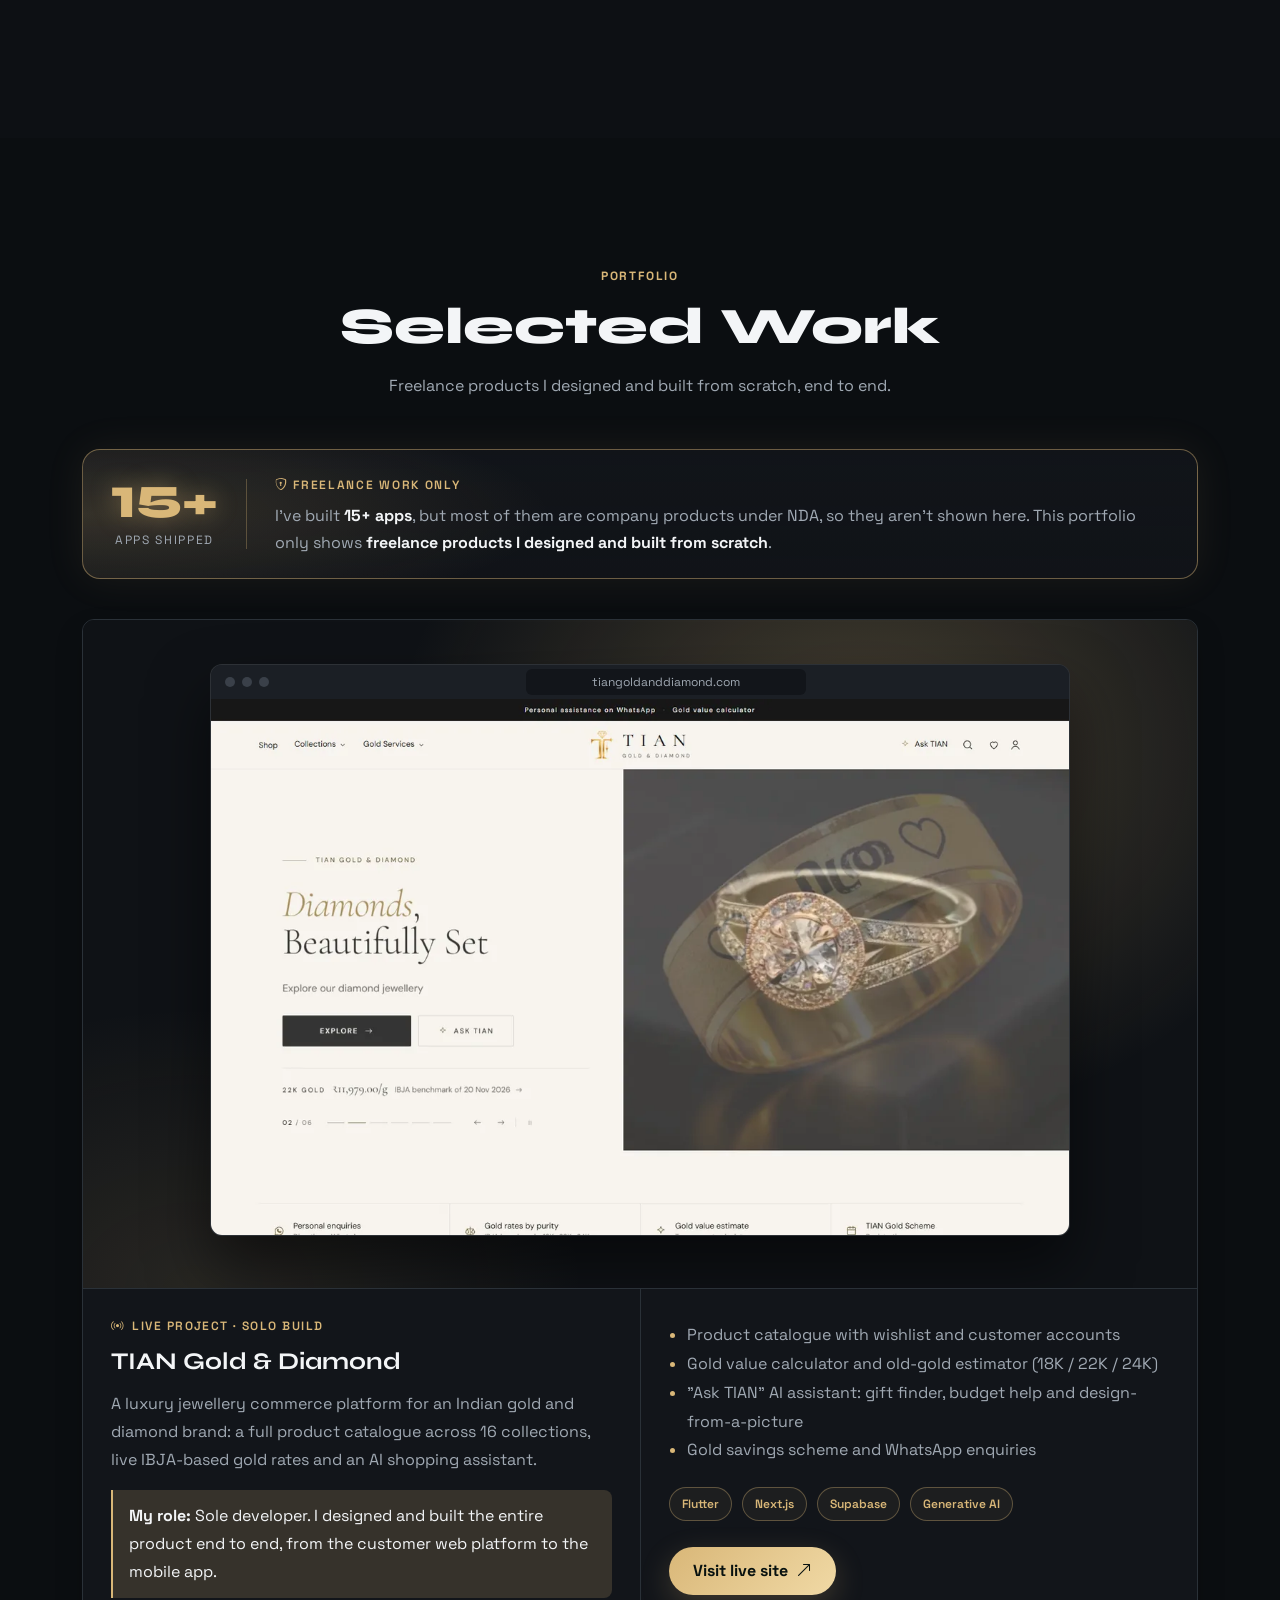
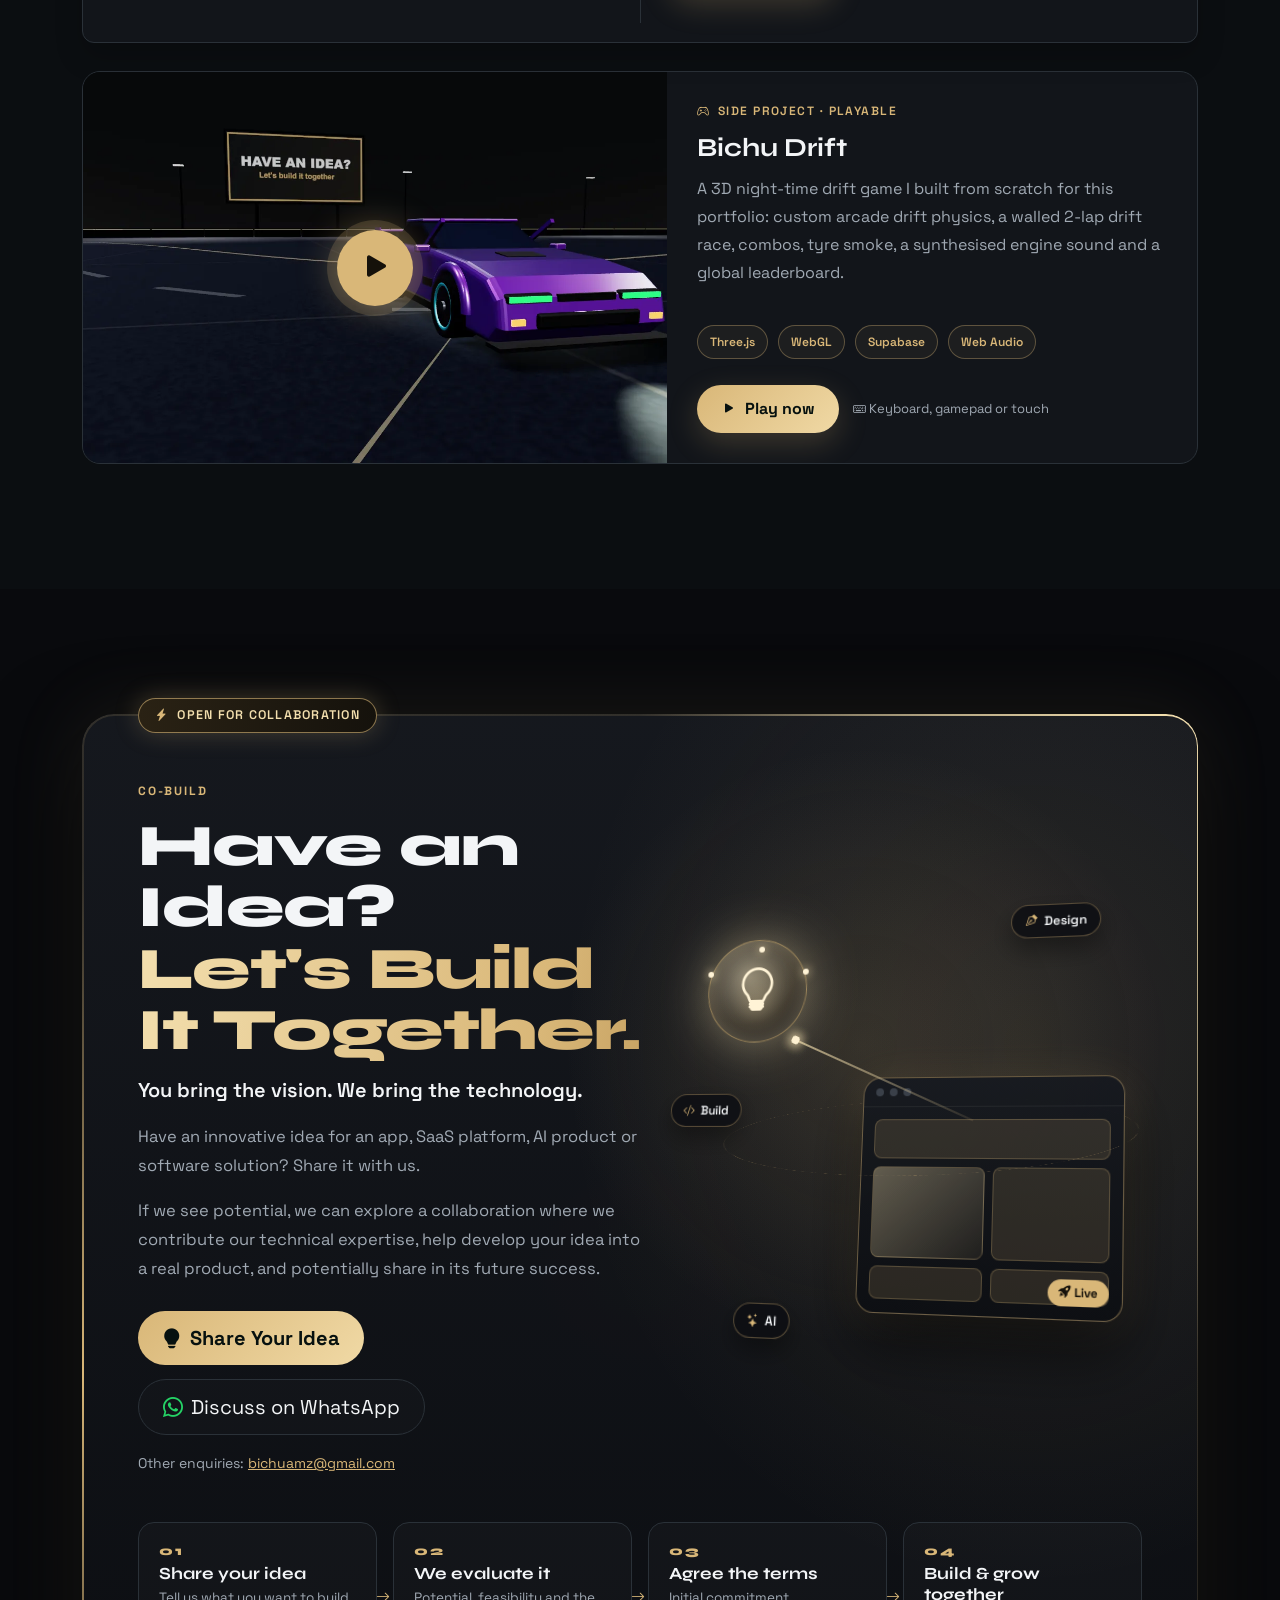
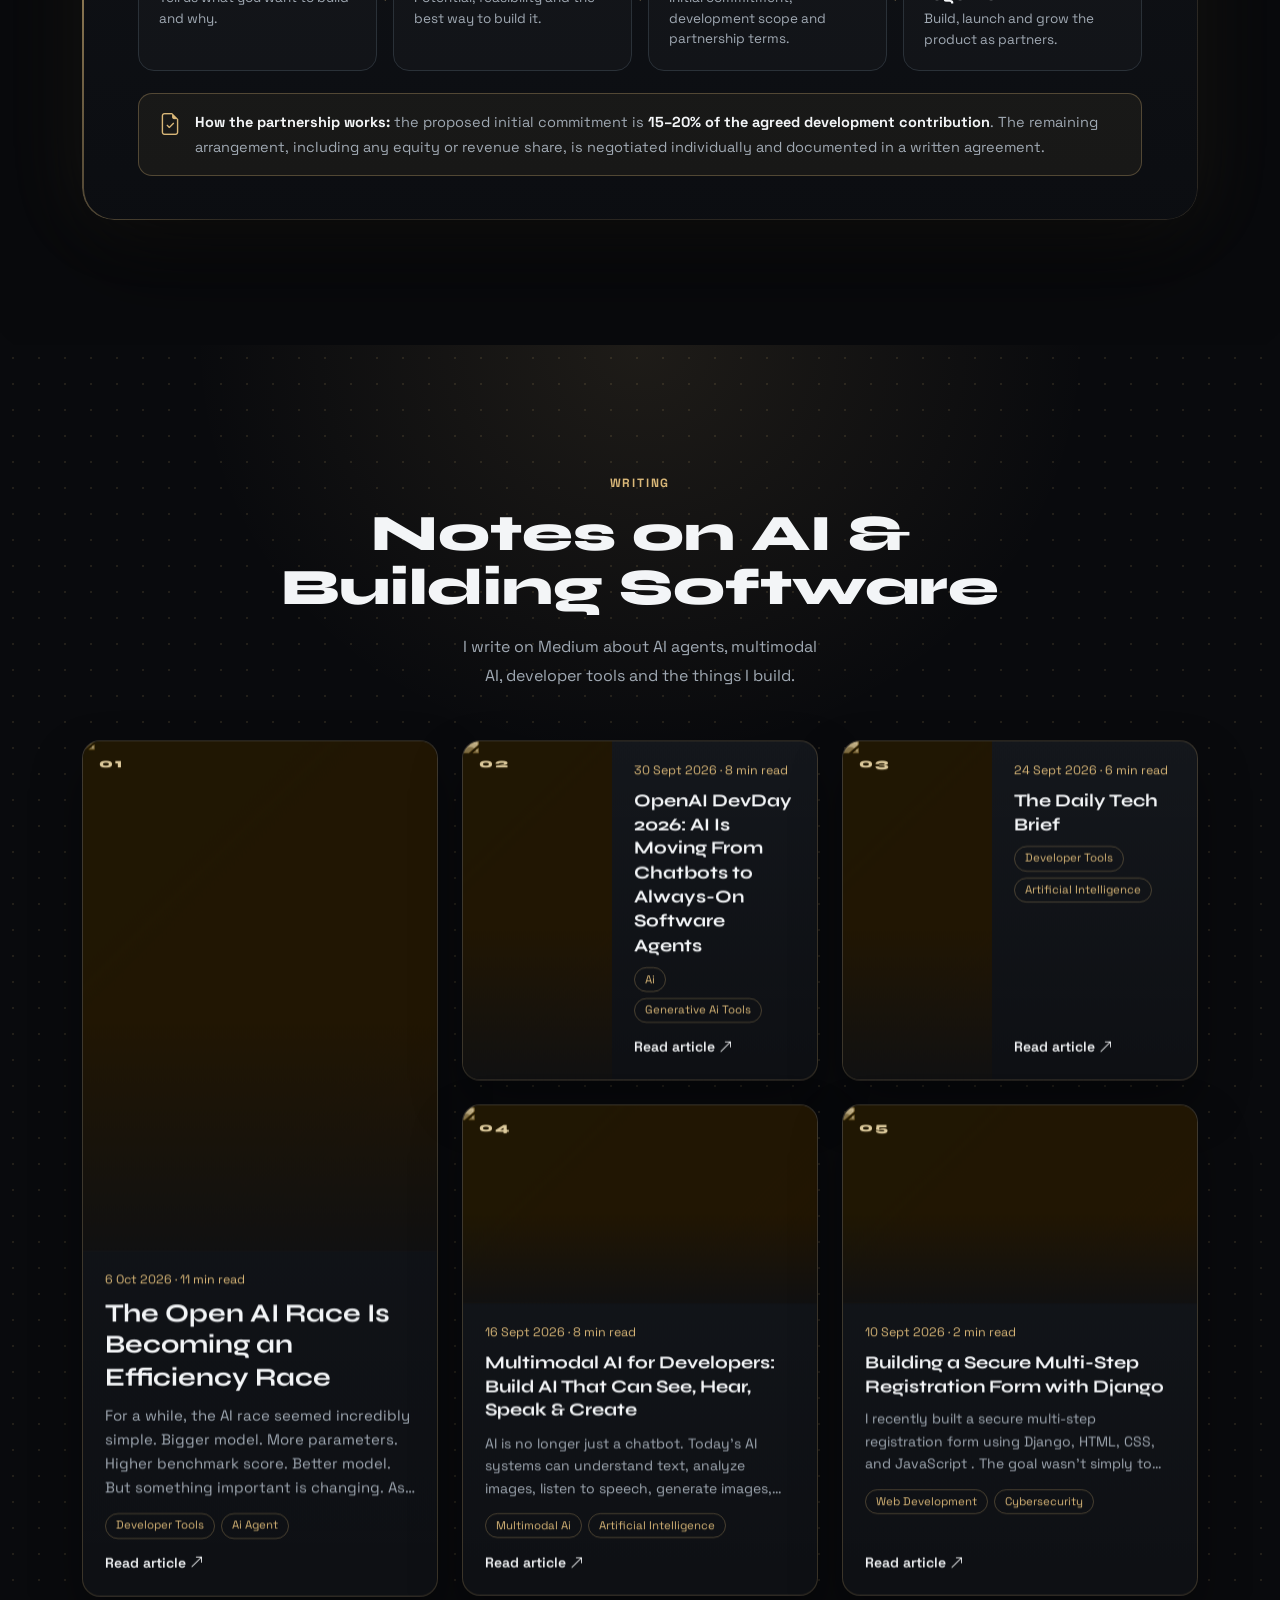
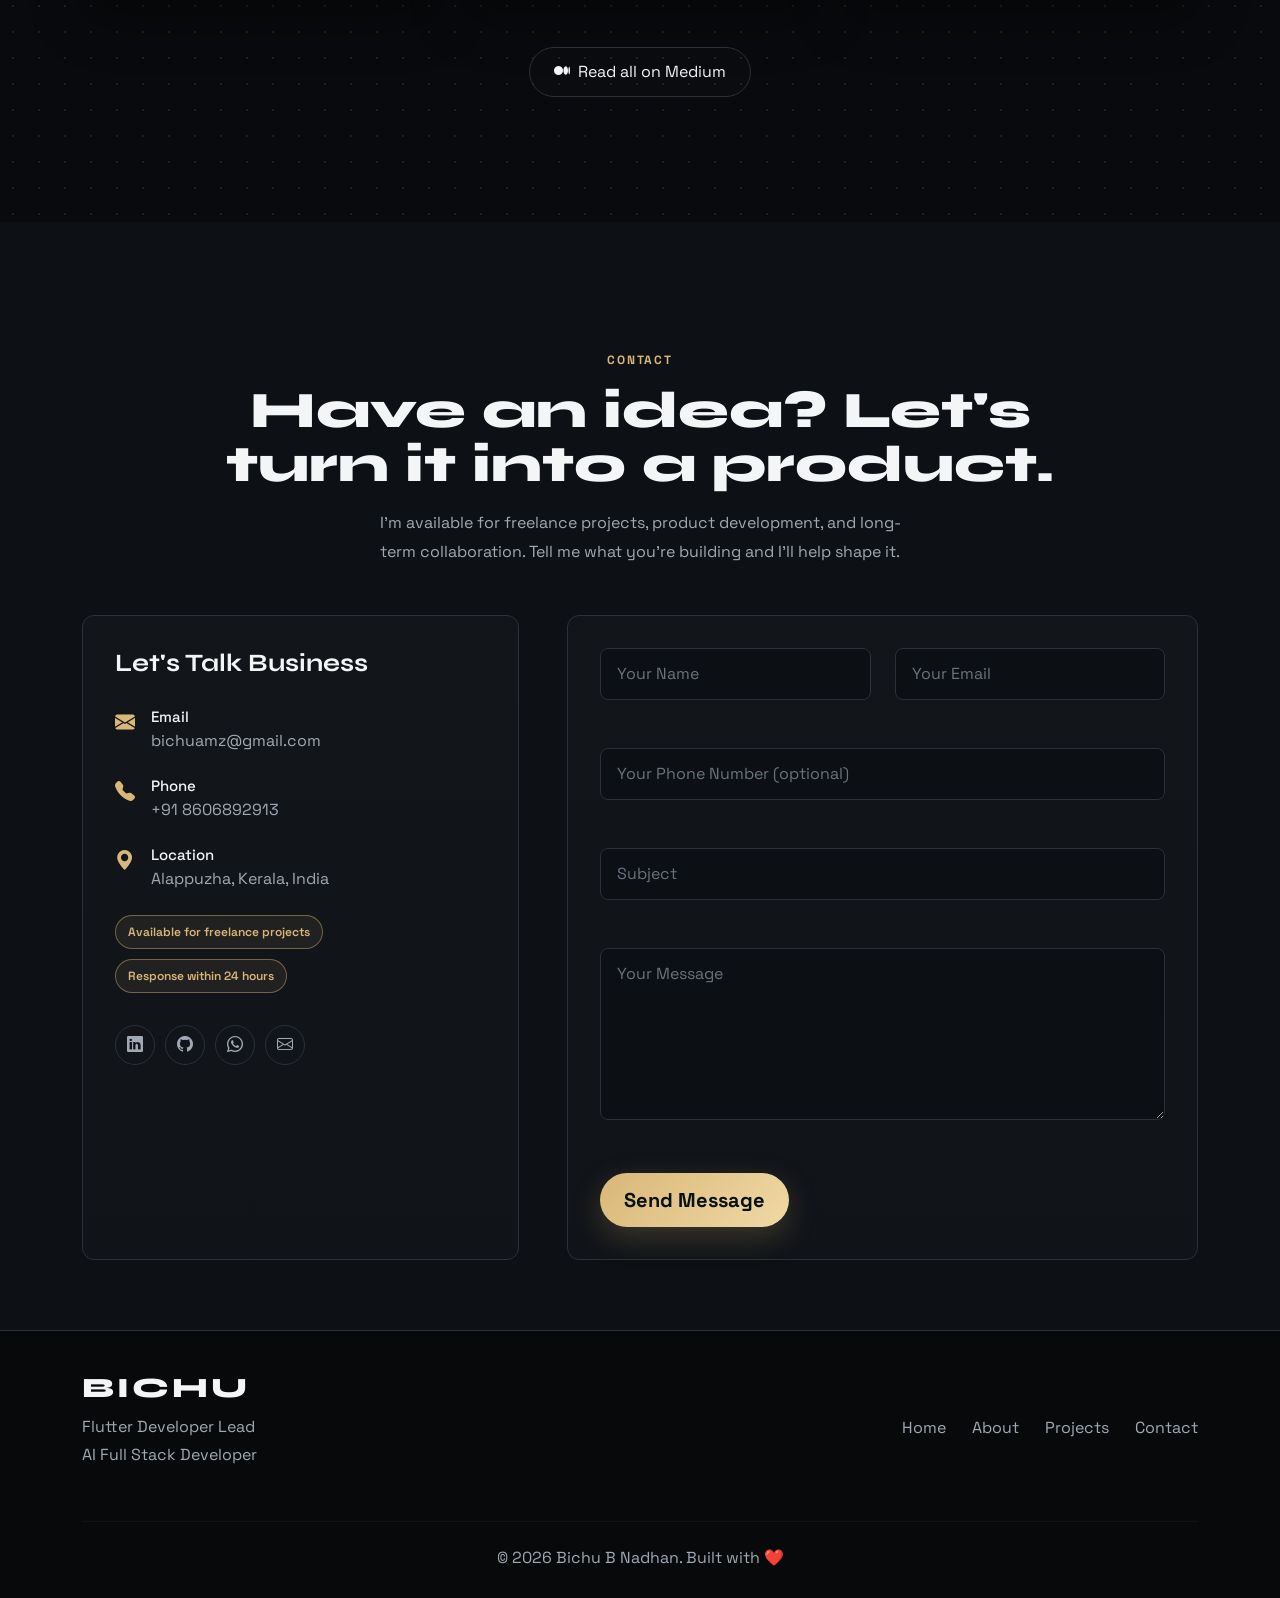
==== commit 76e705ff: "Ask Bichu: switch to a free scripted assistant Answers from prepared facts by keyword matching, with" ====
--- a/index.html
+++ b/index.html
@@ -179,7 +179,7 @@
 
                         <!-- dock -->
                         <nav class="os-dock" aria-label="Dock">
-                            <button type="button" data-open="chat" aria-label="Ask Bichu (AI chat)"><i class="bi bi-chat-dots-fill"></i><span>Ask Bichu</span></button>
+                            <button type="button" data-open="chat" aria-label="Ask Bichu (chat)"><i class="bi bi-chat-dots-fill"></i><span>Ask Bichu</span></button>
                             <button type="button" data-open="about" aria-label="About"><i class="bi bi-person-fill"></i><span>About</span></button>
                             <button type="button" data-open="projects" aria-label="Projects"><i class="bi bi-folder-fill"></i><span>Projects</span></button>
                             <button type="button" data-open="skills" aria-label="Skills"><i class="bi bi-lightning-charge-fill"></i><span>Skills</span></button>
@@ -349,7 +349,7 @@
         </div>
     </template>
 
-    <template id="app-chat" data-title="Ask Bichu — AI assistant" data-icon="bi-chat-dots-fill" data-size="520x560">
+    <template id="app-chat" data-title="Ask Bichu — assistant" data-icon="bi-chat-dots-fill" data-size="520x560">
         <div class="chat-mount"></div>
     </template>
 
@@ -1255,13 +1255,13 @@
 
 </footer>
 
-<button type="button" class="chat-fab" aria-label="Open Ask Bichu, the AI assistant" aria-expanded="false" aria-controls="chat-panel">
+<button type="button" class="chat-fab" aria-label="Open Ask Bichu, the assistant" aria-expanded="false" aria-controls="chat-panel">
     <i class="bi bi-chat-dots-fill"></i><span class="chat-fab-label">Ask Bichu</span>
 </button>
-<section class="chat-panel" id="chat-panel" role="dialog" aria-label="Ask Bichu, AI assistant" hidden>
+<section class="chat-panel" id="chat-panel" role="dialog" aria-label="Ask Bichu assistant" hidden>
     <header class="chat-panel-head">
         <span class="chat-avatar">B</span>
-        <div><strong>Ask Bichu</strong><small><i class="chat-dot"></i> AI assistant · replies instantly</small></div>
+        <div><strong>Ask Bichu</strong><small><i class="chat-dot"></i> Assistant · instant answers</small></div>
         <button type="button" class="chat-close" aria-label="Close chat"><i class="bi bi-x-lg"></i></button>
     </header>
     <div class="chat-mount"></div>
--- a/css/chat.css
+++ b/css/chat.css
@@ -1,5 +1,5 @@
 /* =========================================================
-   "Ask Bichu" AI chatbot: floating launcher, panel, OS app
+   "Ask Bichu" assistant: floating launcher, panel, OS app
    ========================================================= */
 
 /* ---------- Floating launcher ---------- */
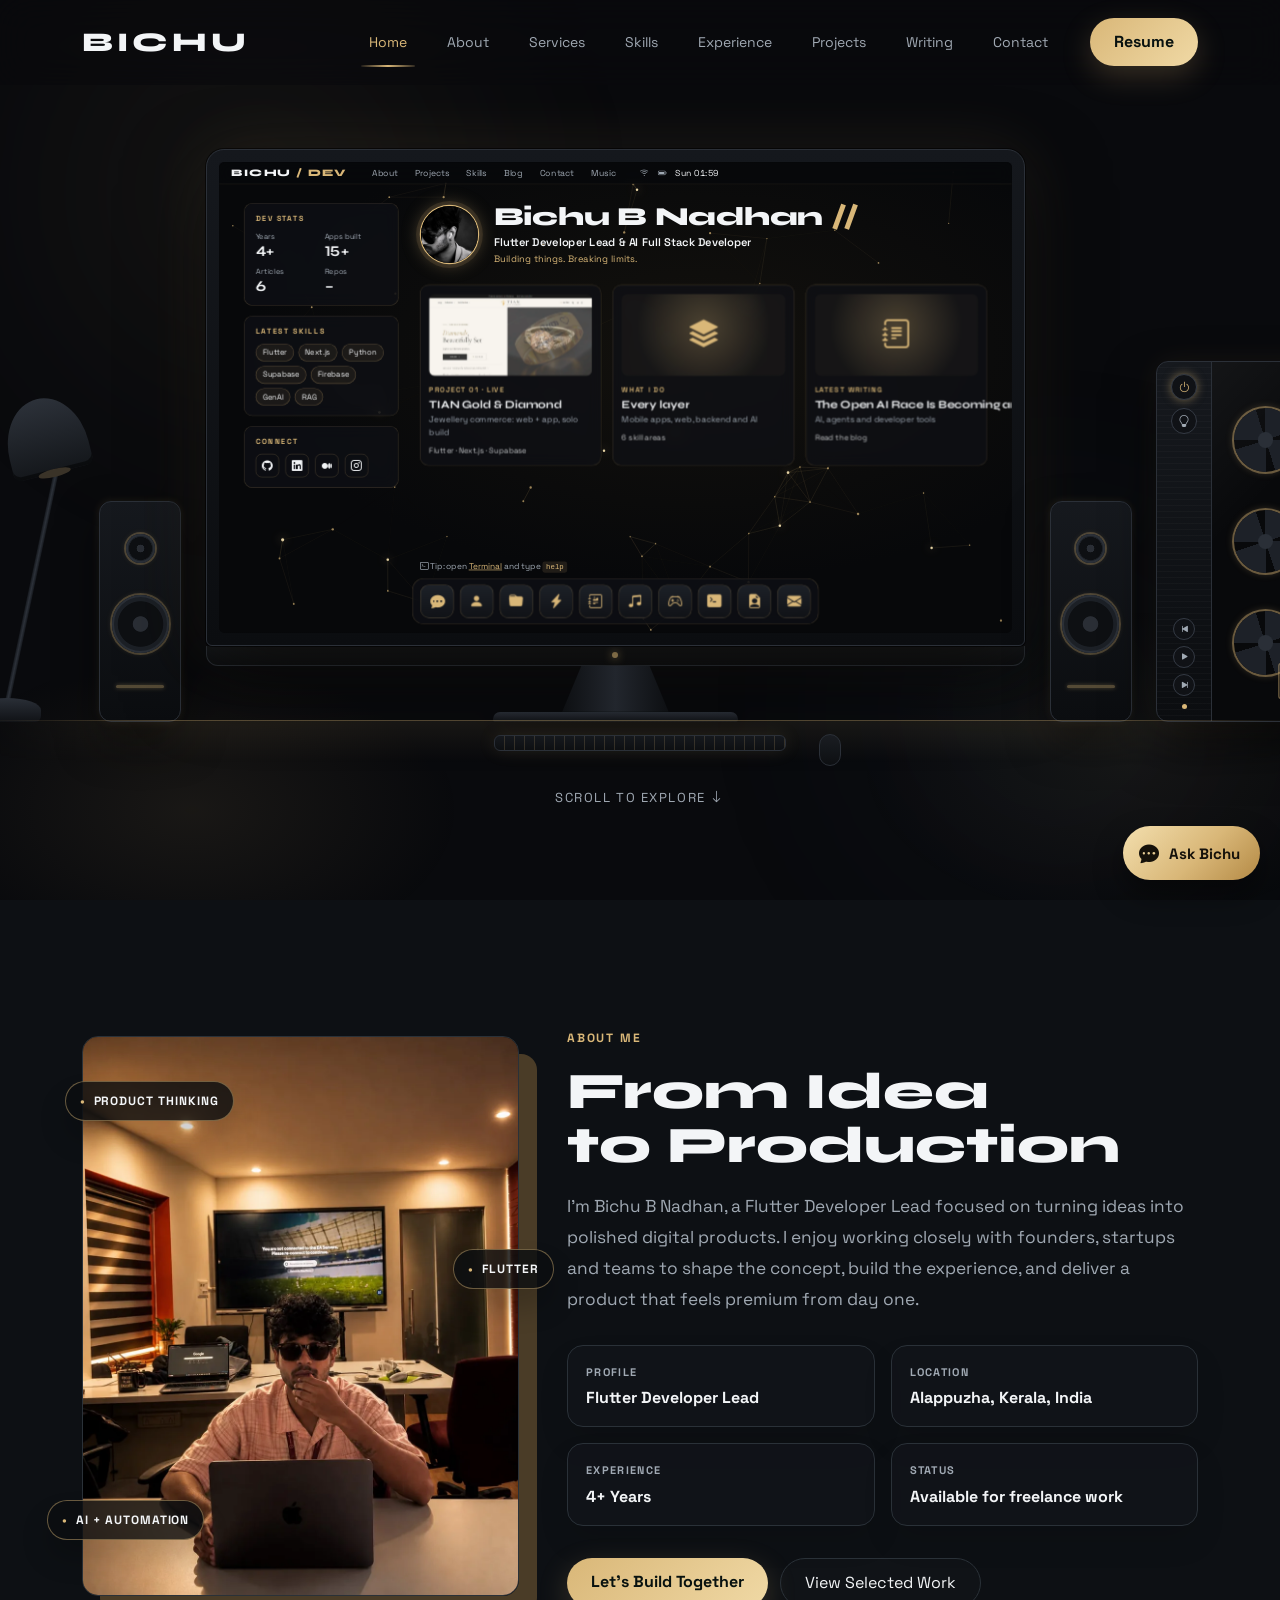
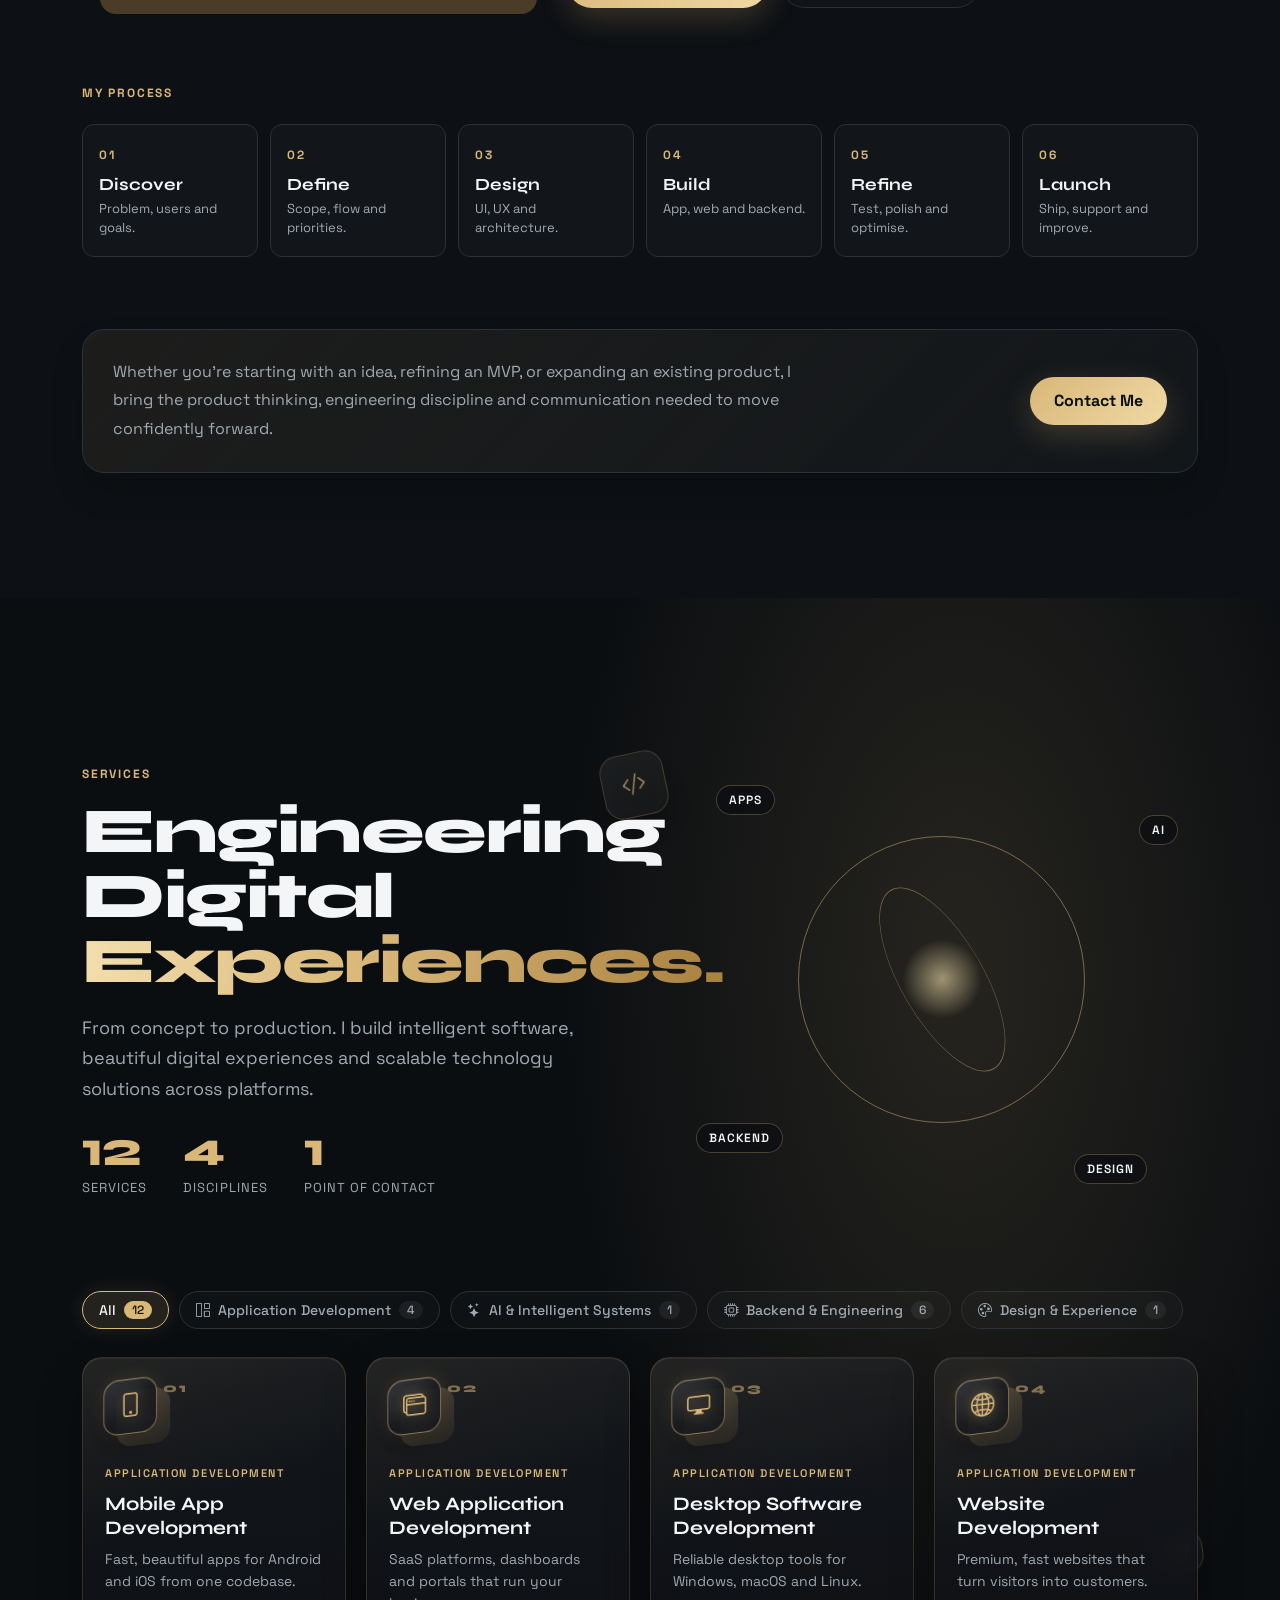
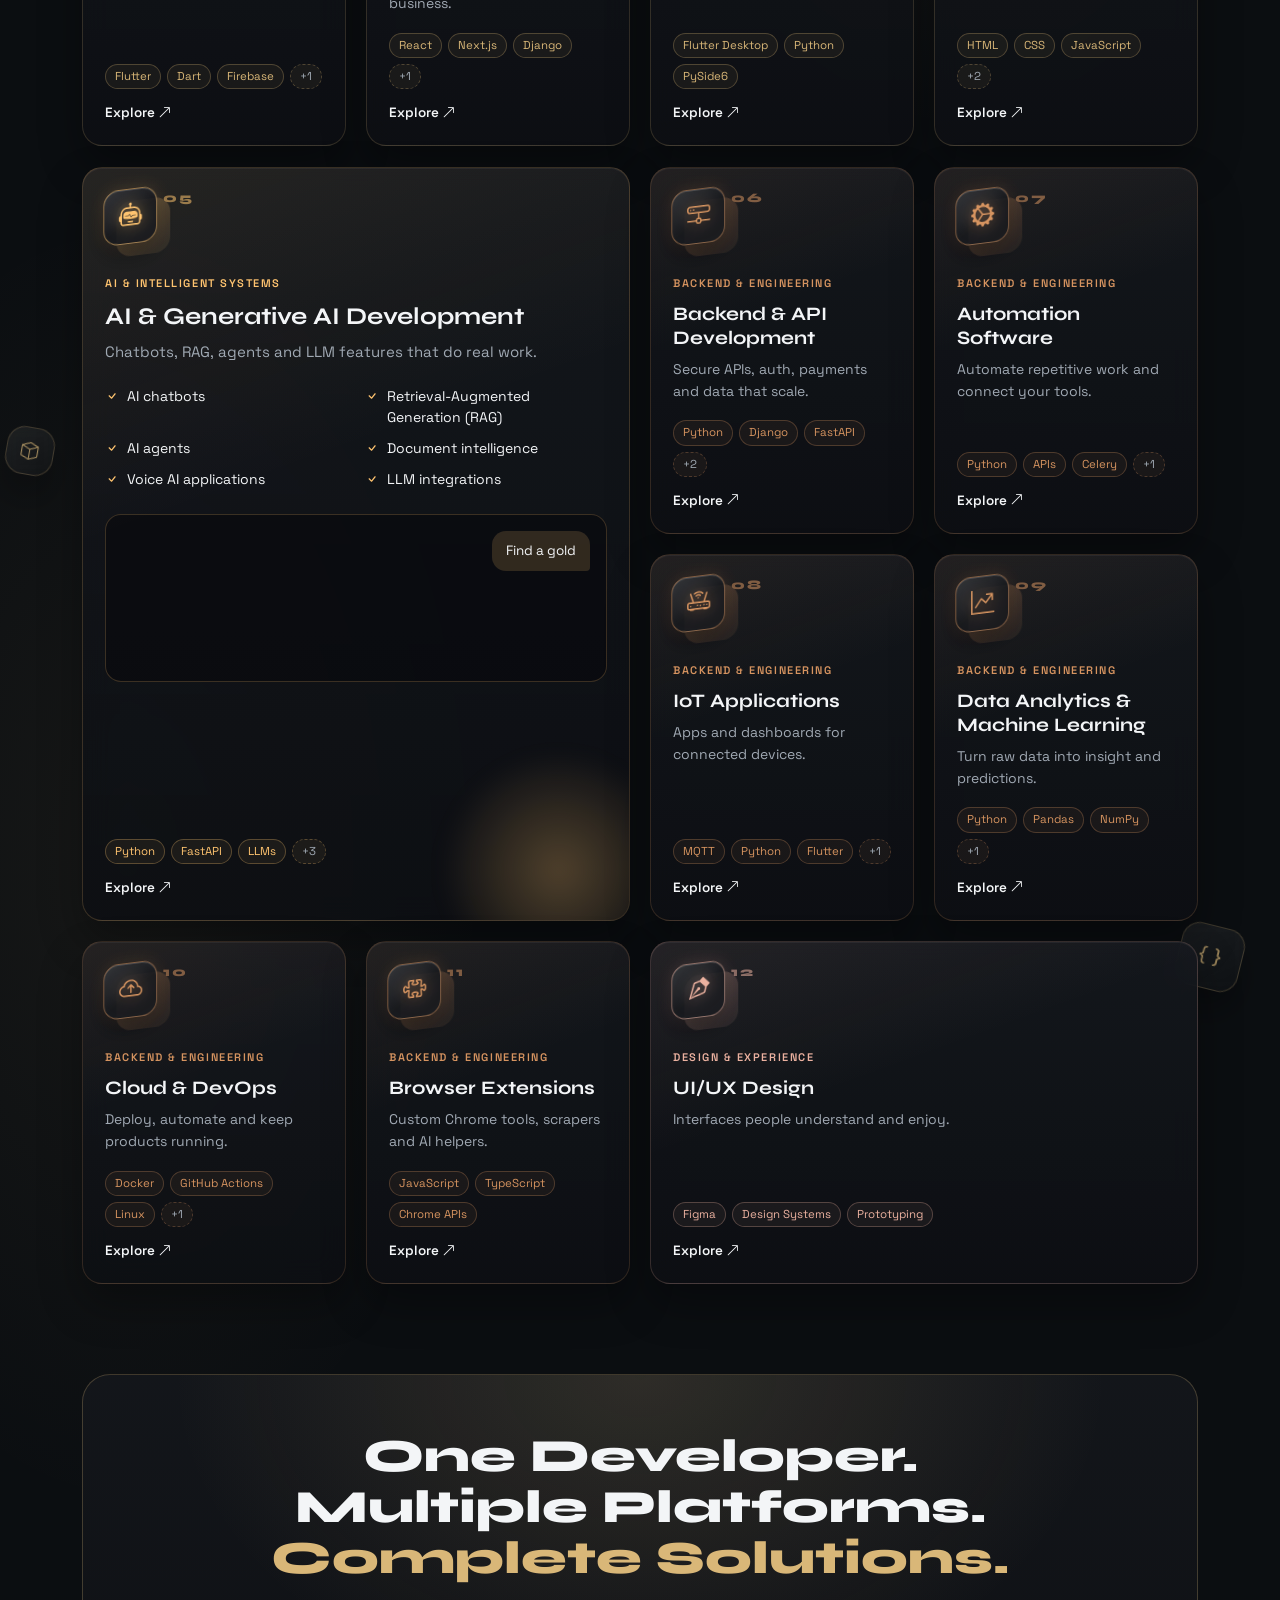
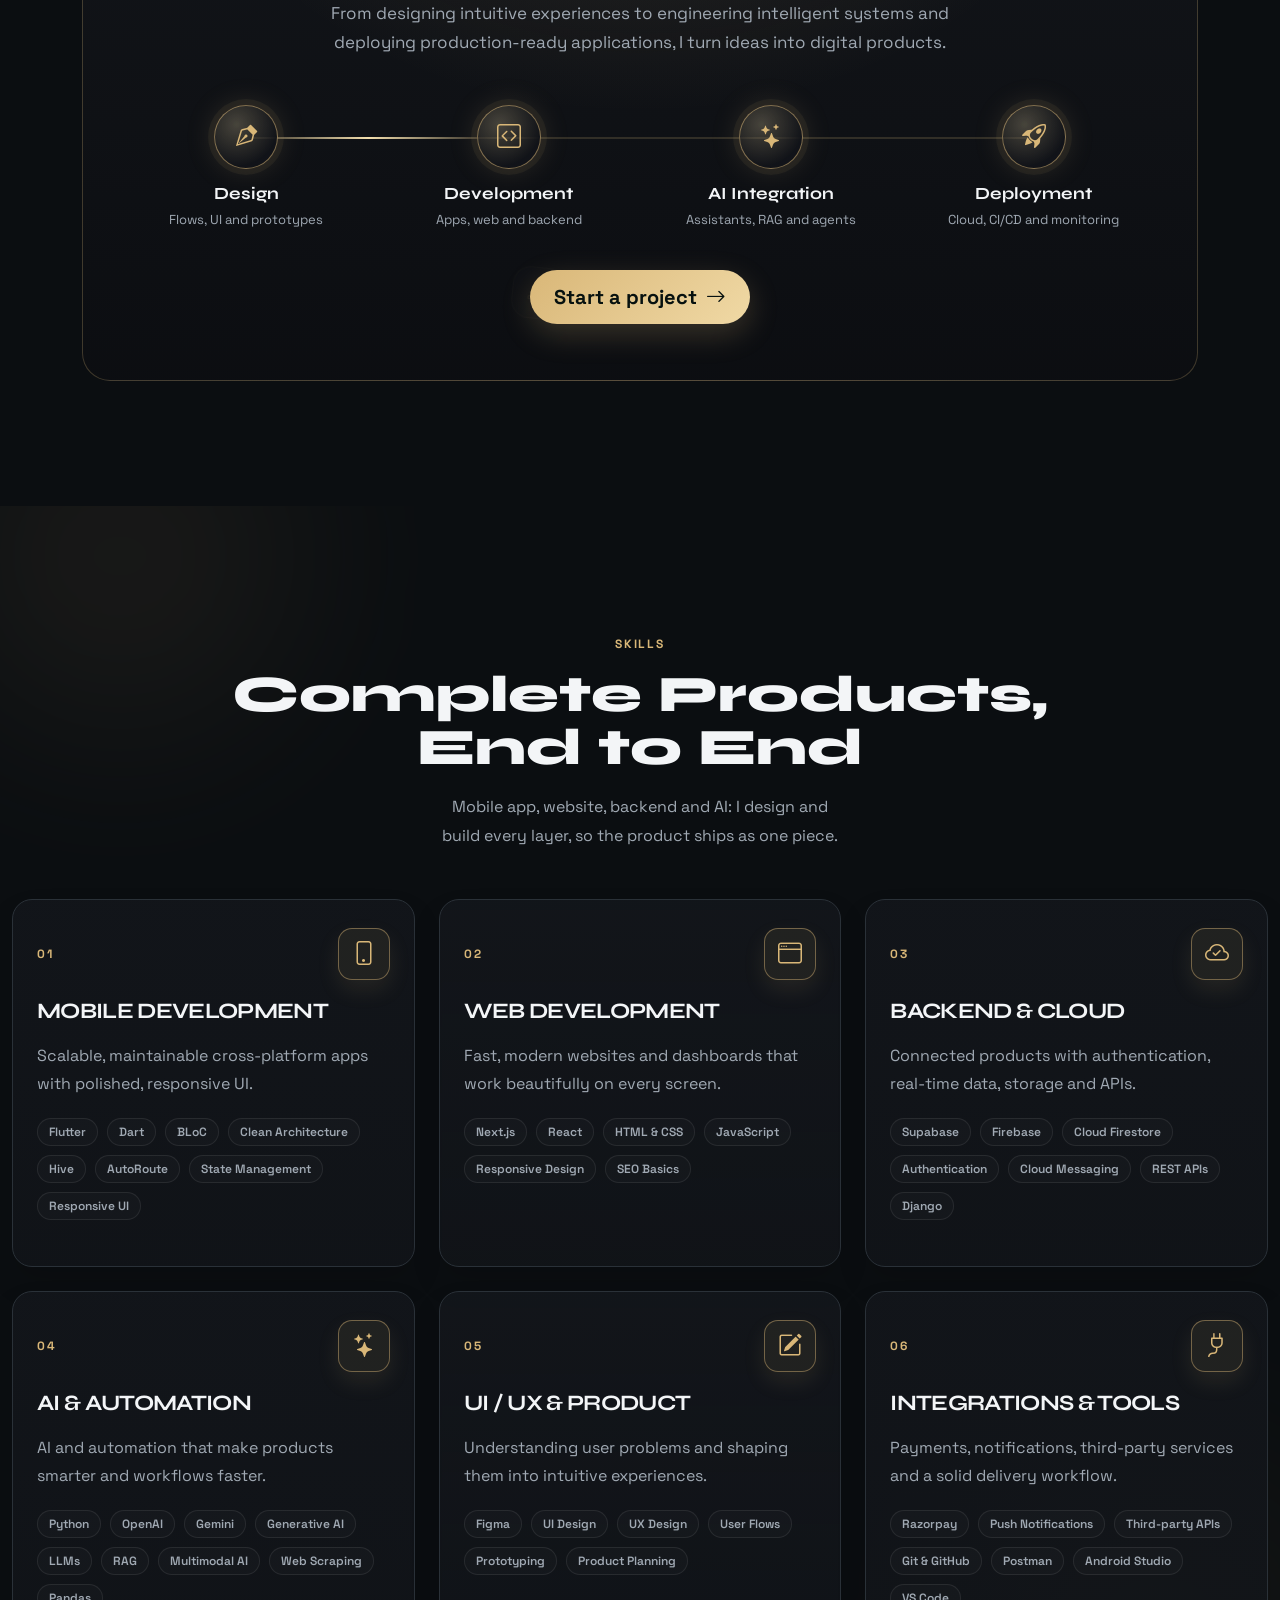
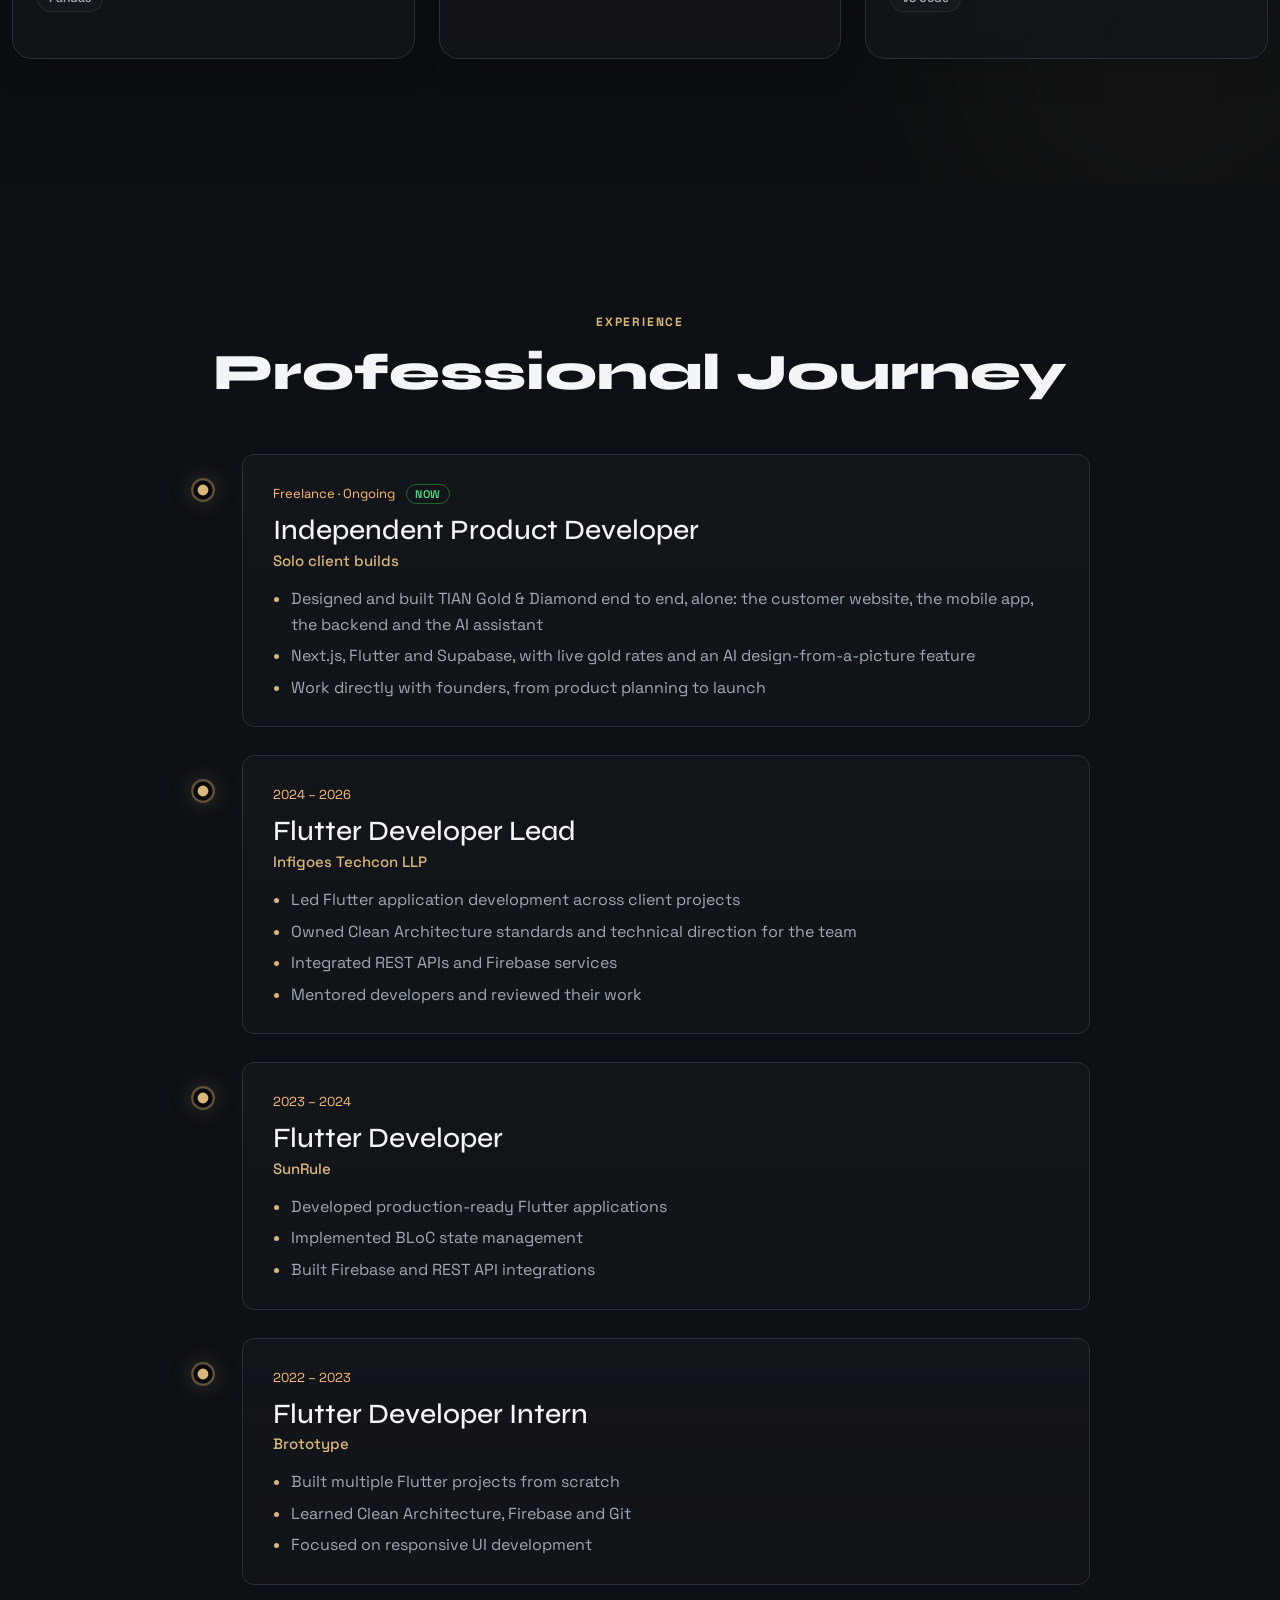
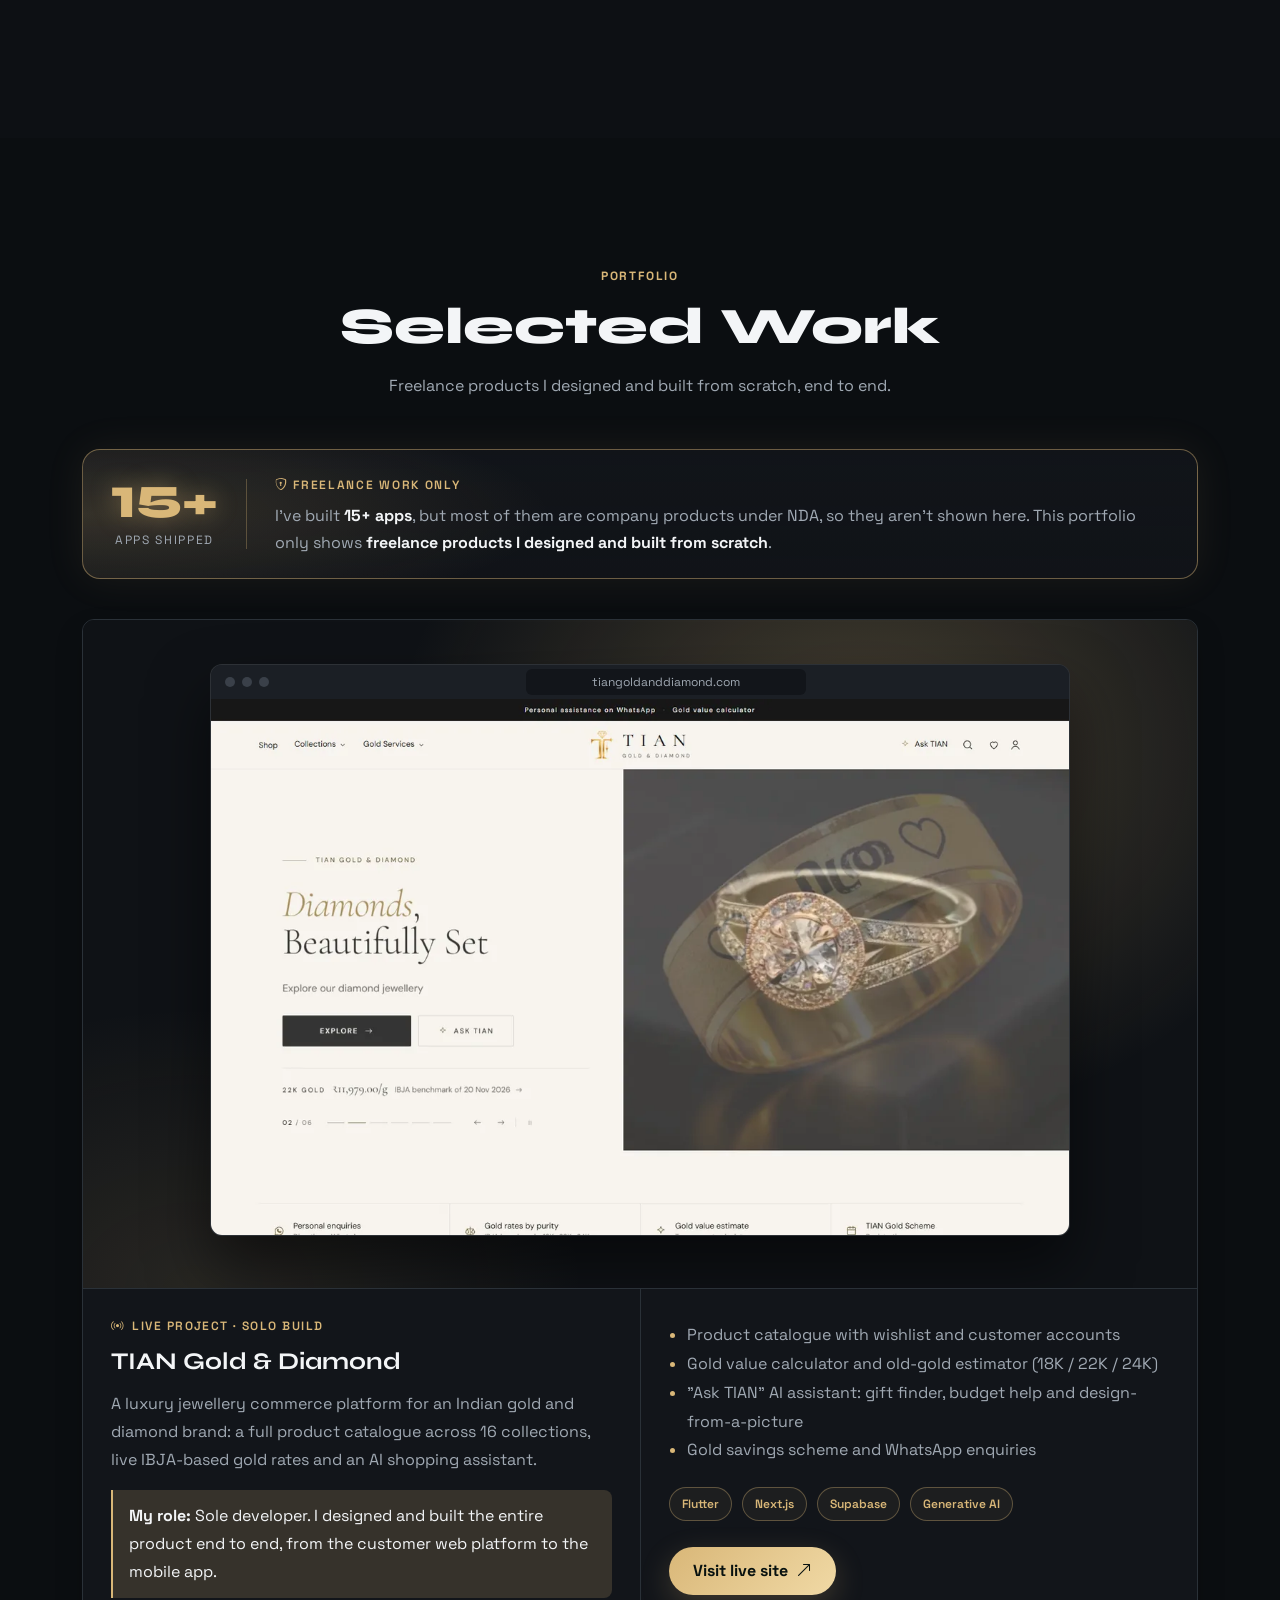
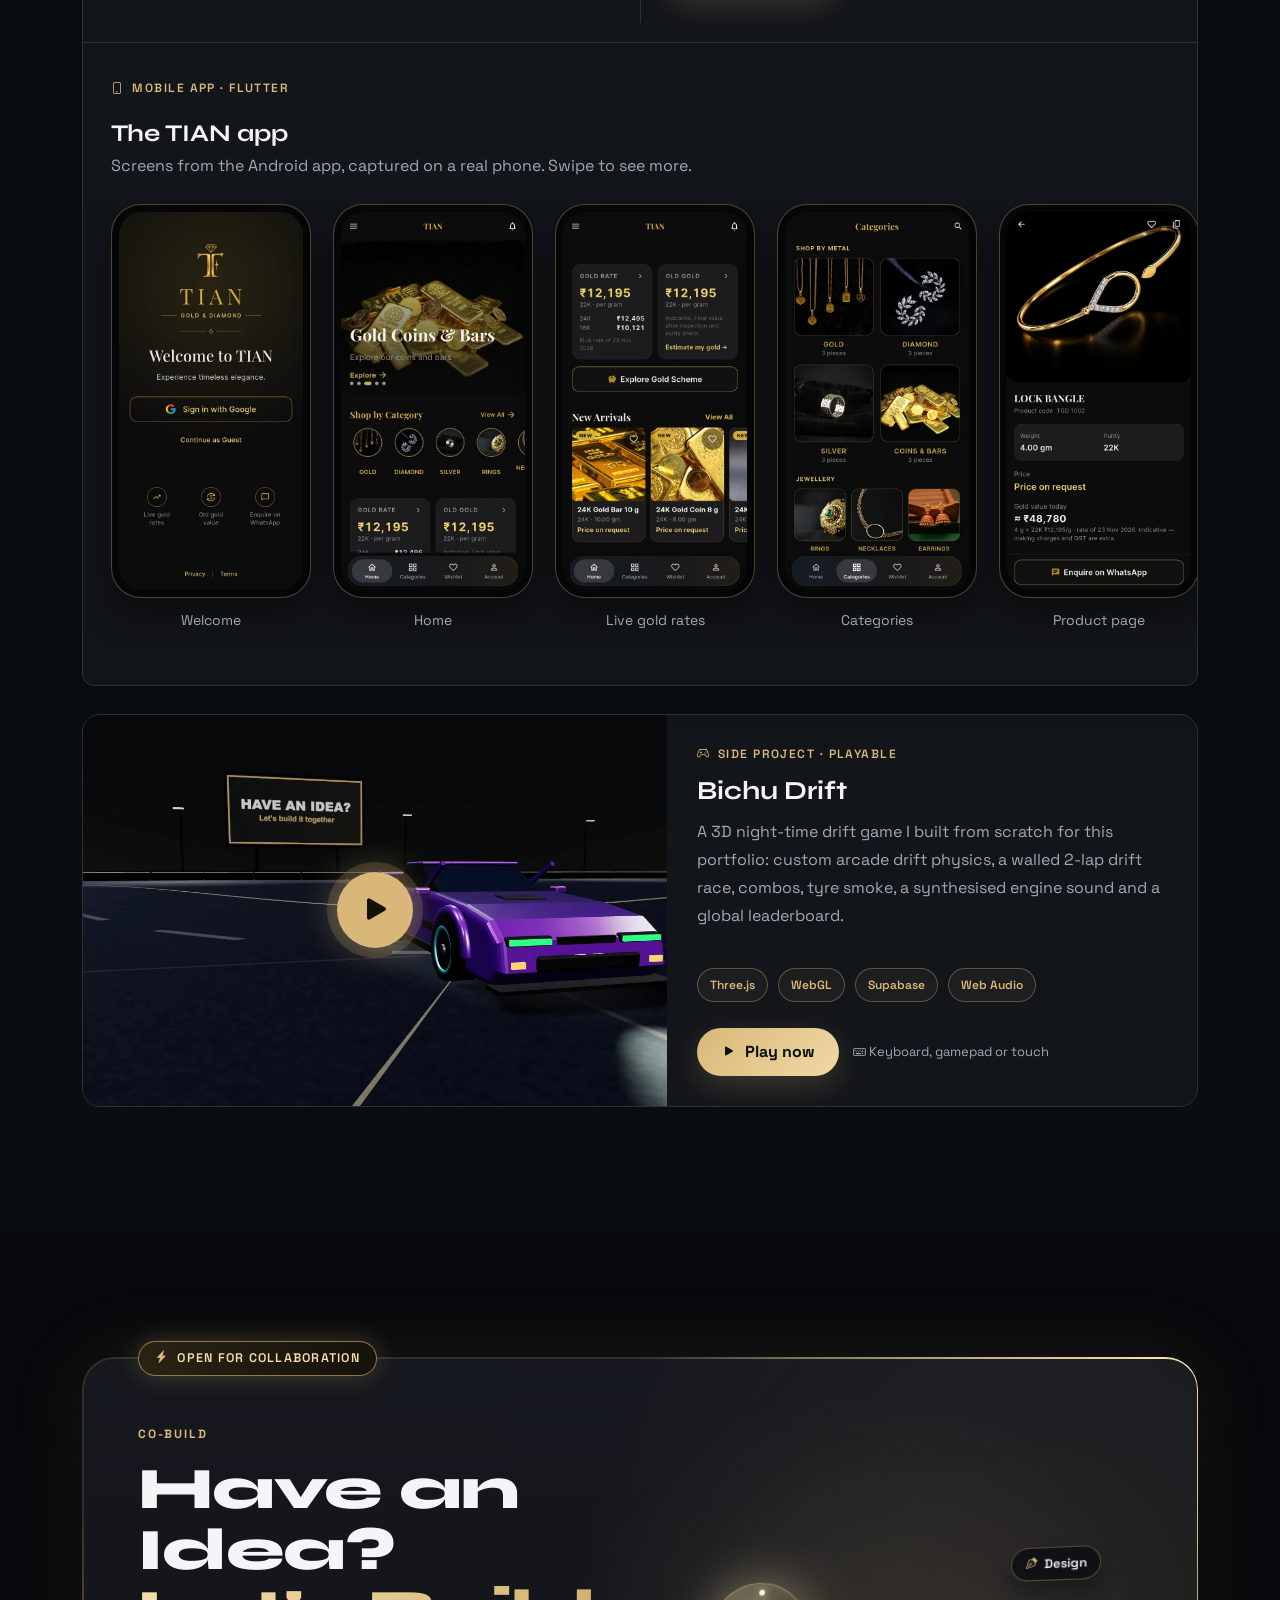
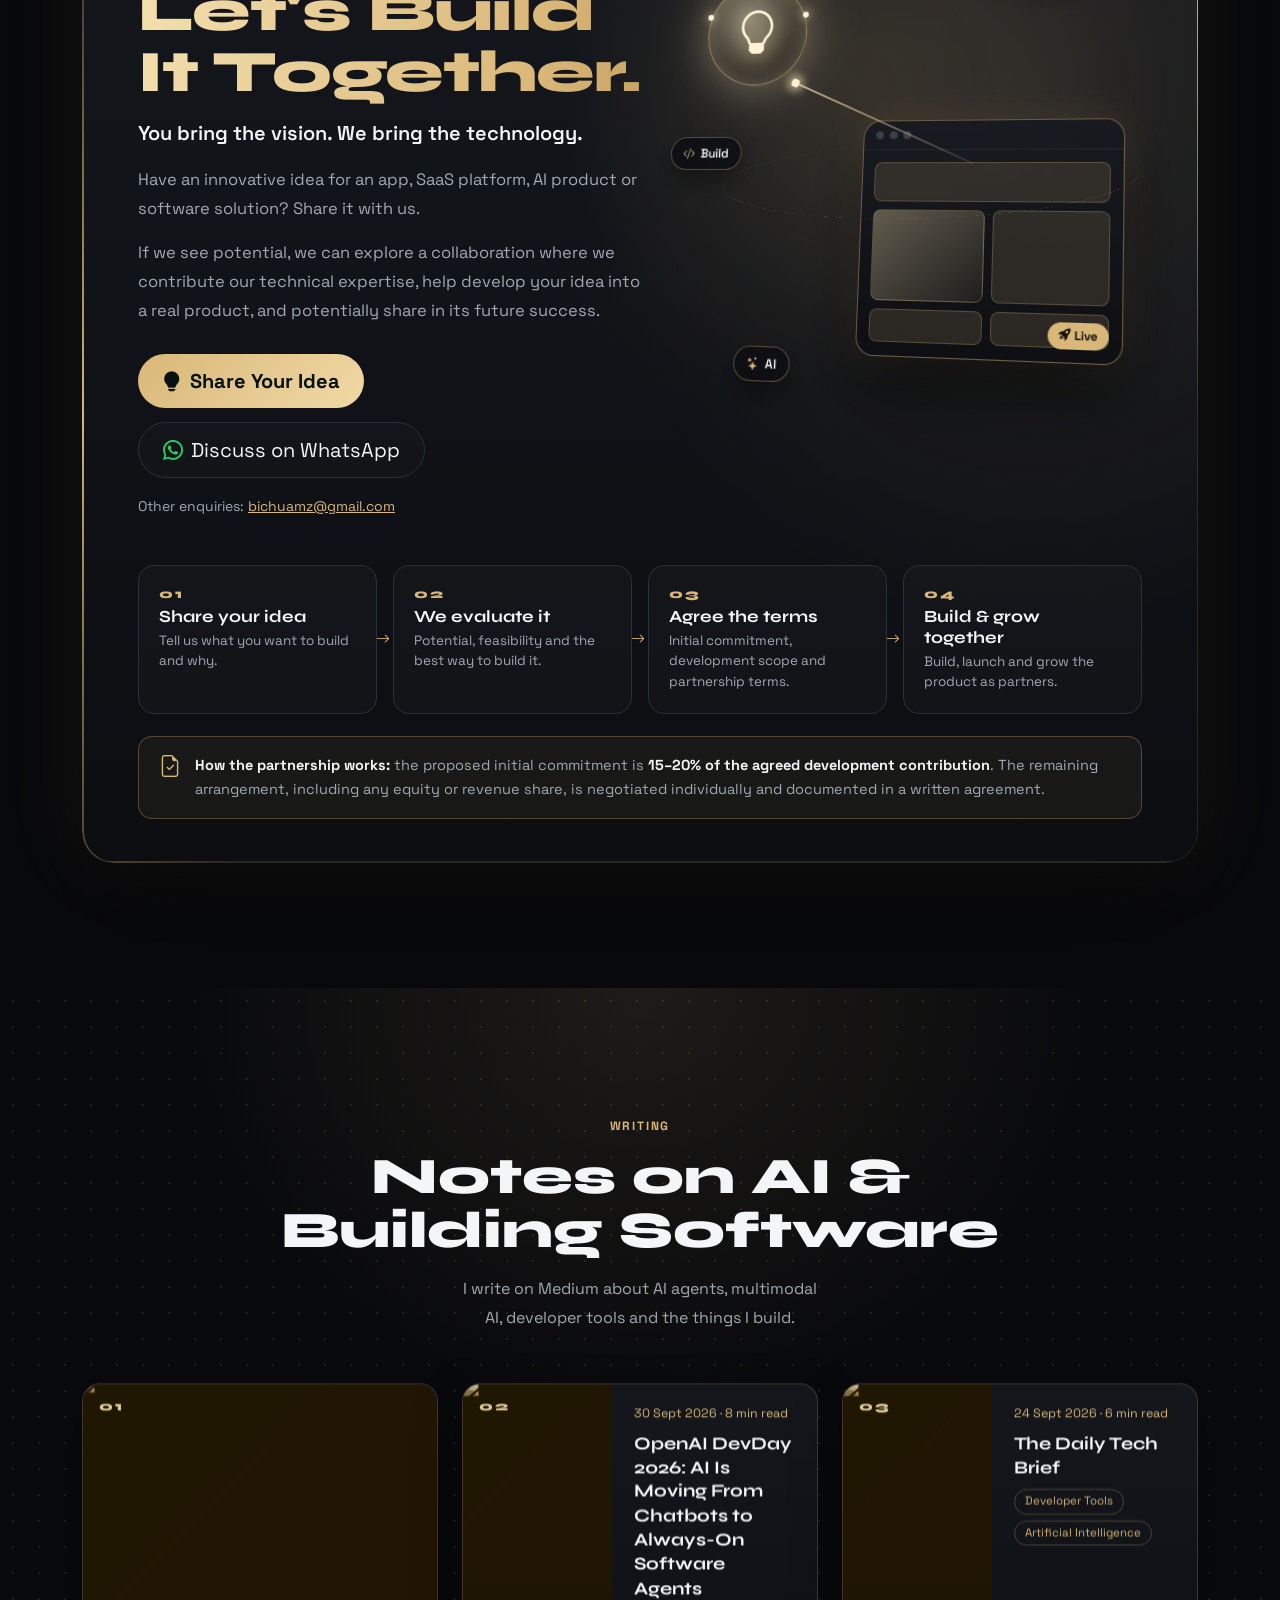
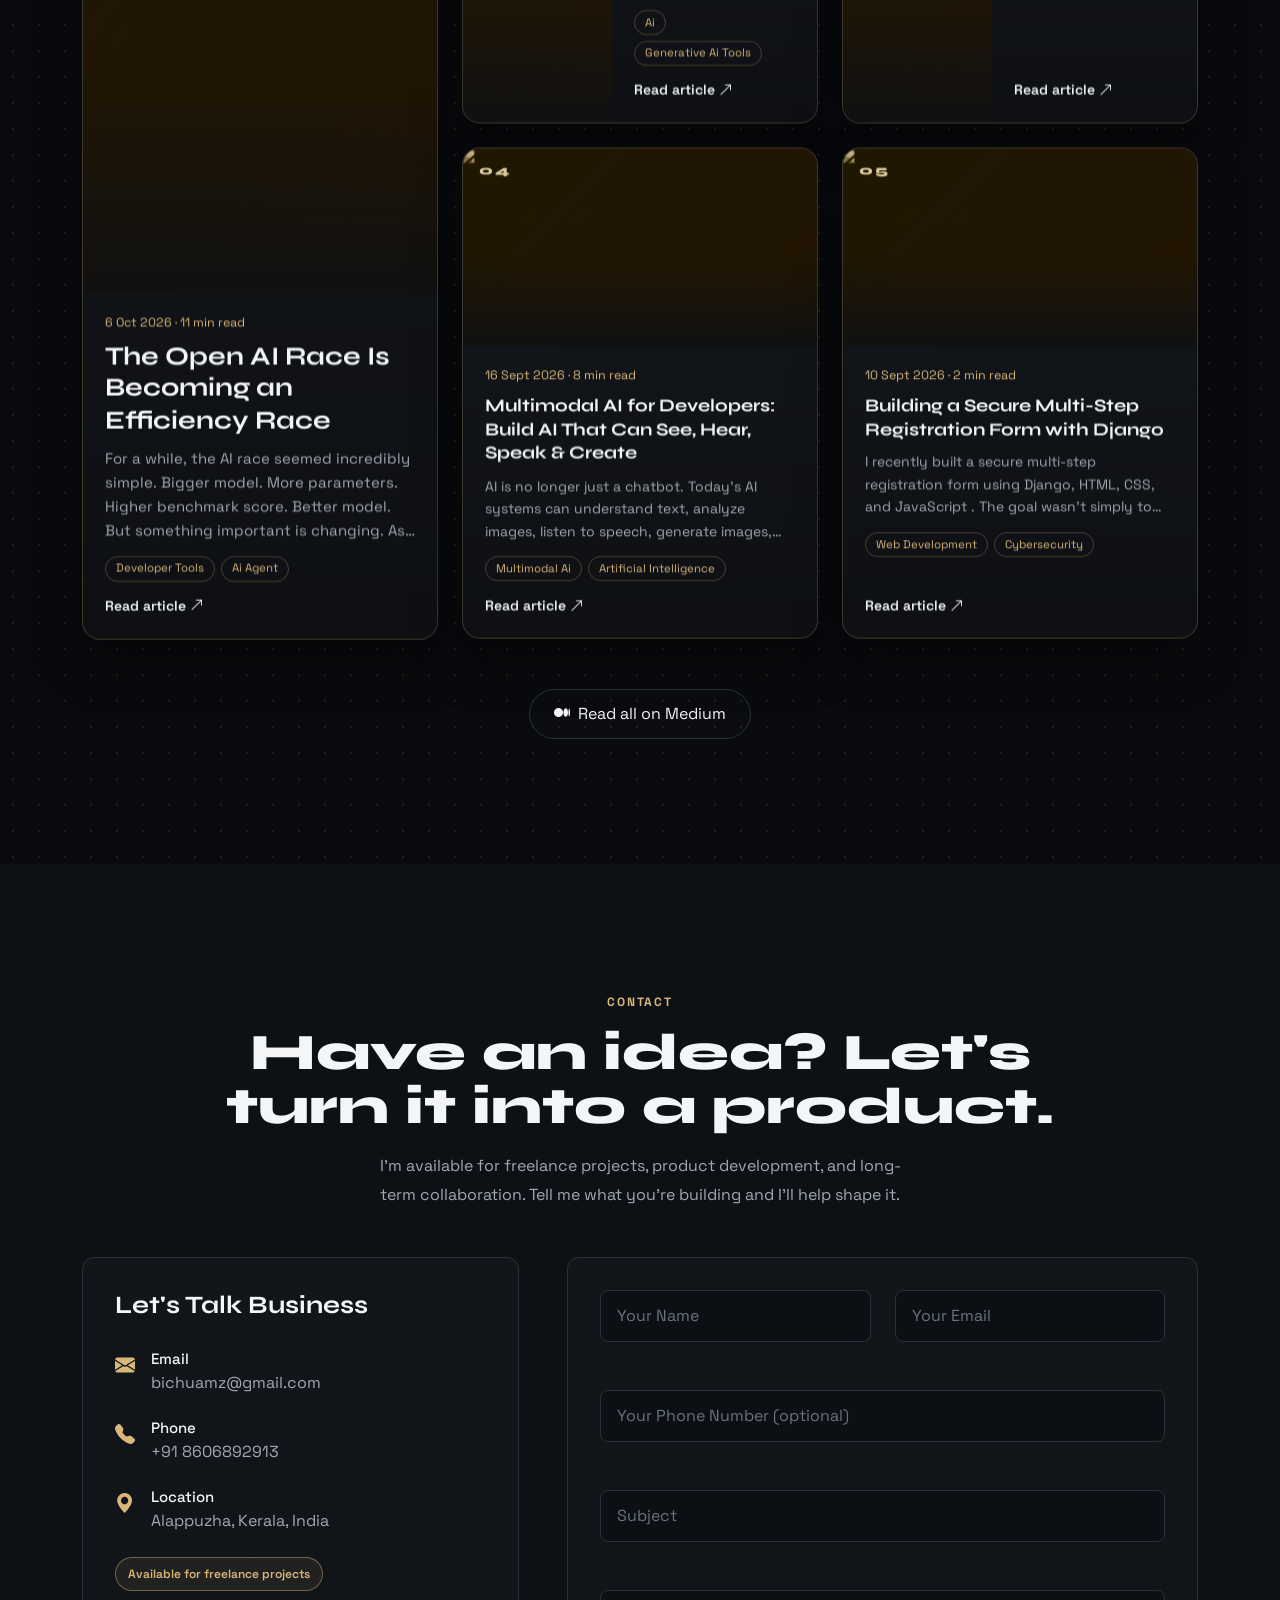
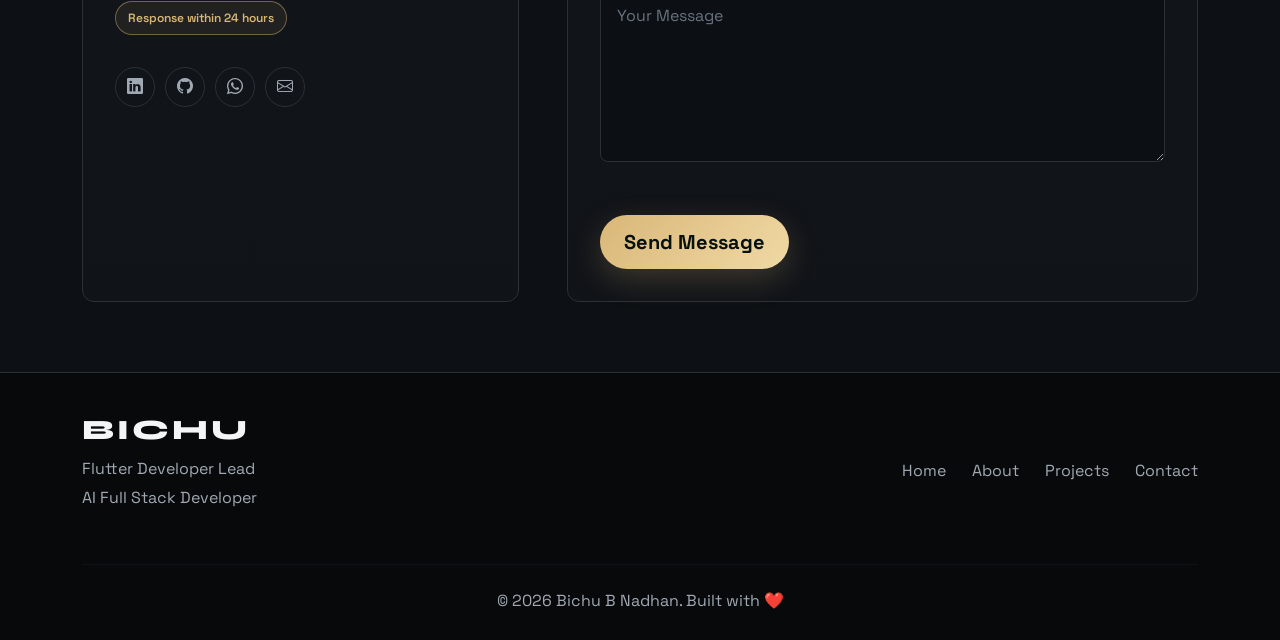
==== commit 6b3a5ea9: "Add TIAN mobile app screenshots to the project card Eight screens captured from a fresh release buil" ====
--- a/index.html
+++ b/index.html
@@ -824,6 +824,47 @@
                             </a>
                         </div>
                     </div>
+                </div>
+            </div>
+            <div class="tian-app">
+                <div class="tian-app-head">
+                    <span class="project-label"><i class="bi bi-phone"></i> Mobile app · Flutter</span>
+                    <h4>The TIAN app</h4>
+                    <p>Screens from the Android app, captured on a real phone. Swipe to see more.</p>
+                </div>
+                <div class="tian-app-strip" tabindex="0" aria-label="TIAN mobile app screenshots">
+                    <figure class="app-shot">
+                        <div class="phone-frame"><img src="assets/images/tian/tian-app-welcome.webp" width="540" height="1108" loading="lazy" decoding="async" alt="TIAN app: Welcome screen with Google sign-in and guest access"></div>
+                        <figcaption>Welcome</figcaption>
+                    </figure>
+                    <figure class="app-shot">
+                        <div class="phone-frame"><img src="assets/images/tian/tian-app-home.webp" width="540" height="1108" loading="lazy" decoding="async" alt="TIAN app: Home screen with a gold coins and bars banner and shop-by-category"></div>
+                        <figcaption>Home</figcaption>
+                    </figure>
+                    <figure class="app-shot">
+                        <div class="phone-frame"><img src="assets/images/tian/tian-app-gold-rates.webp" width="540" height="1108" loading="lazy" decoding="async" alt="TIAN app: Live IBJA gold rates for 22K, 24K and 18K, old gold value and new arrivals"></div>
+                        <figcaption>Live gold rates</figcaption>
+                    </figure>
+                    <figure class="app-shot">
+                        <div class="phone-frame"><img src="assets/images/tian/tian-app-categories.webp" width="540" height="1108" loading="lazy" decoding="async" alt="TIAN app: Categories by metal: gold, diamond, silver, coins and bars, plus jewellery types"></div>
+                        <figcaption>Categories</figcaption>
+                    </figure>
+                    <figure class="app-shot">
+                        <div class="phone-frame"><img src="assets/images/tian/tian-app-product.webp" width="540" height="1108" loading="lazy" decoding="async" alt="TIAN app: Lock bangle product page with weight, purity and today's gold value"></div>
+                        <figcaption>Product page</figcaption>
+                    </figure>
+                    <figure class="app-shot">
+                        <div class="phone-frame"><img src="assets/images/tian/tian-app-gold-calculator.webp" width="540" height="1108" loading="lazy" decoding="async" alt="TIAN app: Gold calculator estimating the value of 24.5 g of 22K gold"></div>
+                        <figcaption>Gold calculator</figcaption>
+                    </figure>
+                    <figure class="app-shot">
+                        <div class="phone-frame"><img src="assets/images/tian/tian-app-old-gold.webp" width="540" height="1108" loading="lazy" decoding="async" alt="TIAN app: Old gold estimator with purity options from 24K to 14K"></div>
+                        <figcaption>Old gold value</figcaption>
+                    </figure>
+                    <figure class="app-shot">
+                        <div class="phone-frame"><img src="assets/images/tian/tian-app-gold-scheme.webp" width="540" height="1108" loading="lazy" decoding="async" alt="TIAN app: TIAN gold savings scheme with WhatsApp enquiry"></div>
+                        <figcaption>Gold scheme</figcaption>
+                    </figure>
                 </div>
             </div>
         </article>
--- a/css/style.css
+++ b/css/style.css
@@ -2282,3 +2282,72 @@
     .contact-item p a { display: inline-flex; align-items: center; min-height: 44px; }
     .navbar-nav .nav-link { min-height: 44px; display: flex; align-items: center; }
 }
+
+/* TIAN mobile app screenshots: a swipeable row of phones */
+.tian-app {
+    padding: 32px 0 36px;
+    border-top: 1px solid var(--line);
+}
+
+.tian-app-head { padding: 0 28px 20px; }
+.tian-app-head h4 { margin: 10px 0 6px; color: var(--text); font: 700 24px 'Syne', sans-serif; }
+.tian-app-head p { margin: 0; color: var(--muted); }
+
+.tian-app-strip {
+    display: flex;
+    gap: 22px;
+    padding: 6px 28px 18px;
+    overflow-x: auto;
+    scroll-snap-type: x mandatory;
+    scroll-padding: 0 28px;
+    overscroll-behavior-x: contain;
+    scrollbar-width: thin;
+    scrollbar-color: rgba(217,183,120,0.4) transparent;
+}
+
+.tian-app-strip:focus-visible { outline: 2px solid var(--accent); outline-offset: -2px; }
+
+.app-shot {
+    flex: none;
+    width: 200px;
+    margin: 0;
+    scroll-snap-align: start;
+}
+
+.phone-frame {
+    overflow: hidden;
+    padding: 7px;
+    border: 1px solid rgba(217,183,120,0.35);
+    border-radius: 30px;
+    background: #050607;
+    box-shadow: 0 18px 36px rgba(0,0,0,0.45);
+    transition: transform 0.35s ease, border-color 0.35s ease;
+}
+
+.phone-frame img {
+    display: block;
+    width: 100%;
+    height: auto;
+    border-radius: 23px;
+}
+
+.app-shot:hover .phone-frame { transform: translateY(-4px); border-color: var(--accent); }
+
+.app-shot figcaption {
+    margin-top: 12px;
+    color: var(--muted);
+    font-size: 14px;
+    text-align: center;
+}
+
+@media (max-width: 575px) {
+    .tian-app-head { padding: 0 18px 16px; }
+    .tian-app-strip { gap: 14px; padding: 6px 18px 16px; scroll-padding: 0 18px; }
+    .app-shot { width: 158px; }
+    .phone-frame { padding: 5px; border-radius: 24px; }
+    .phone-frame img { border-radius: 19px; }
+}
+
+@media (prefers-reduced-motion: reduce) {
+    .phone-frame { transition: none; }
+}
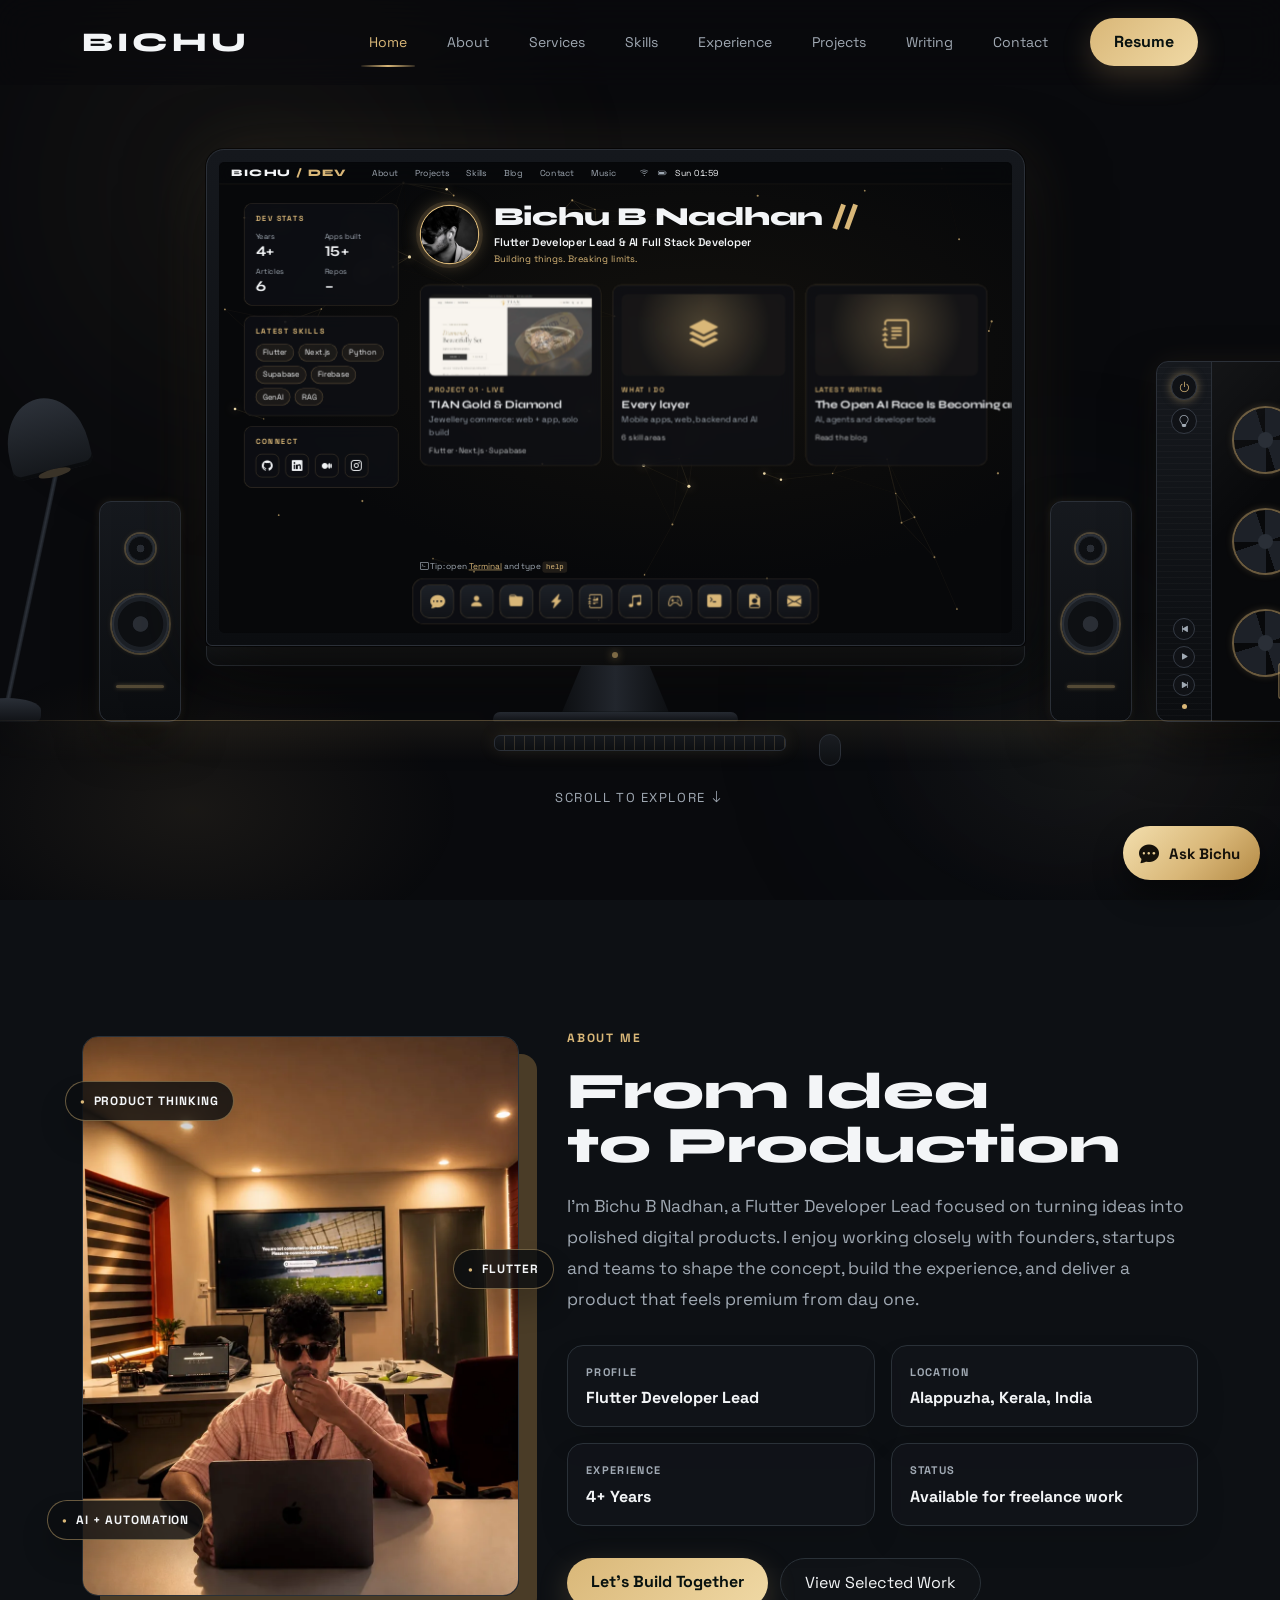
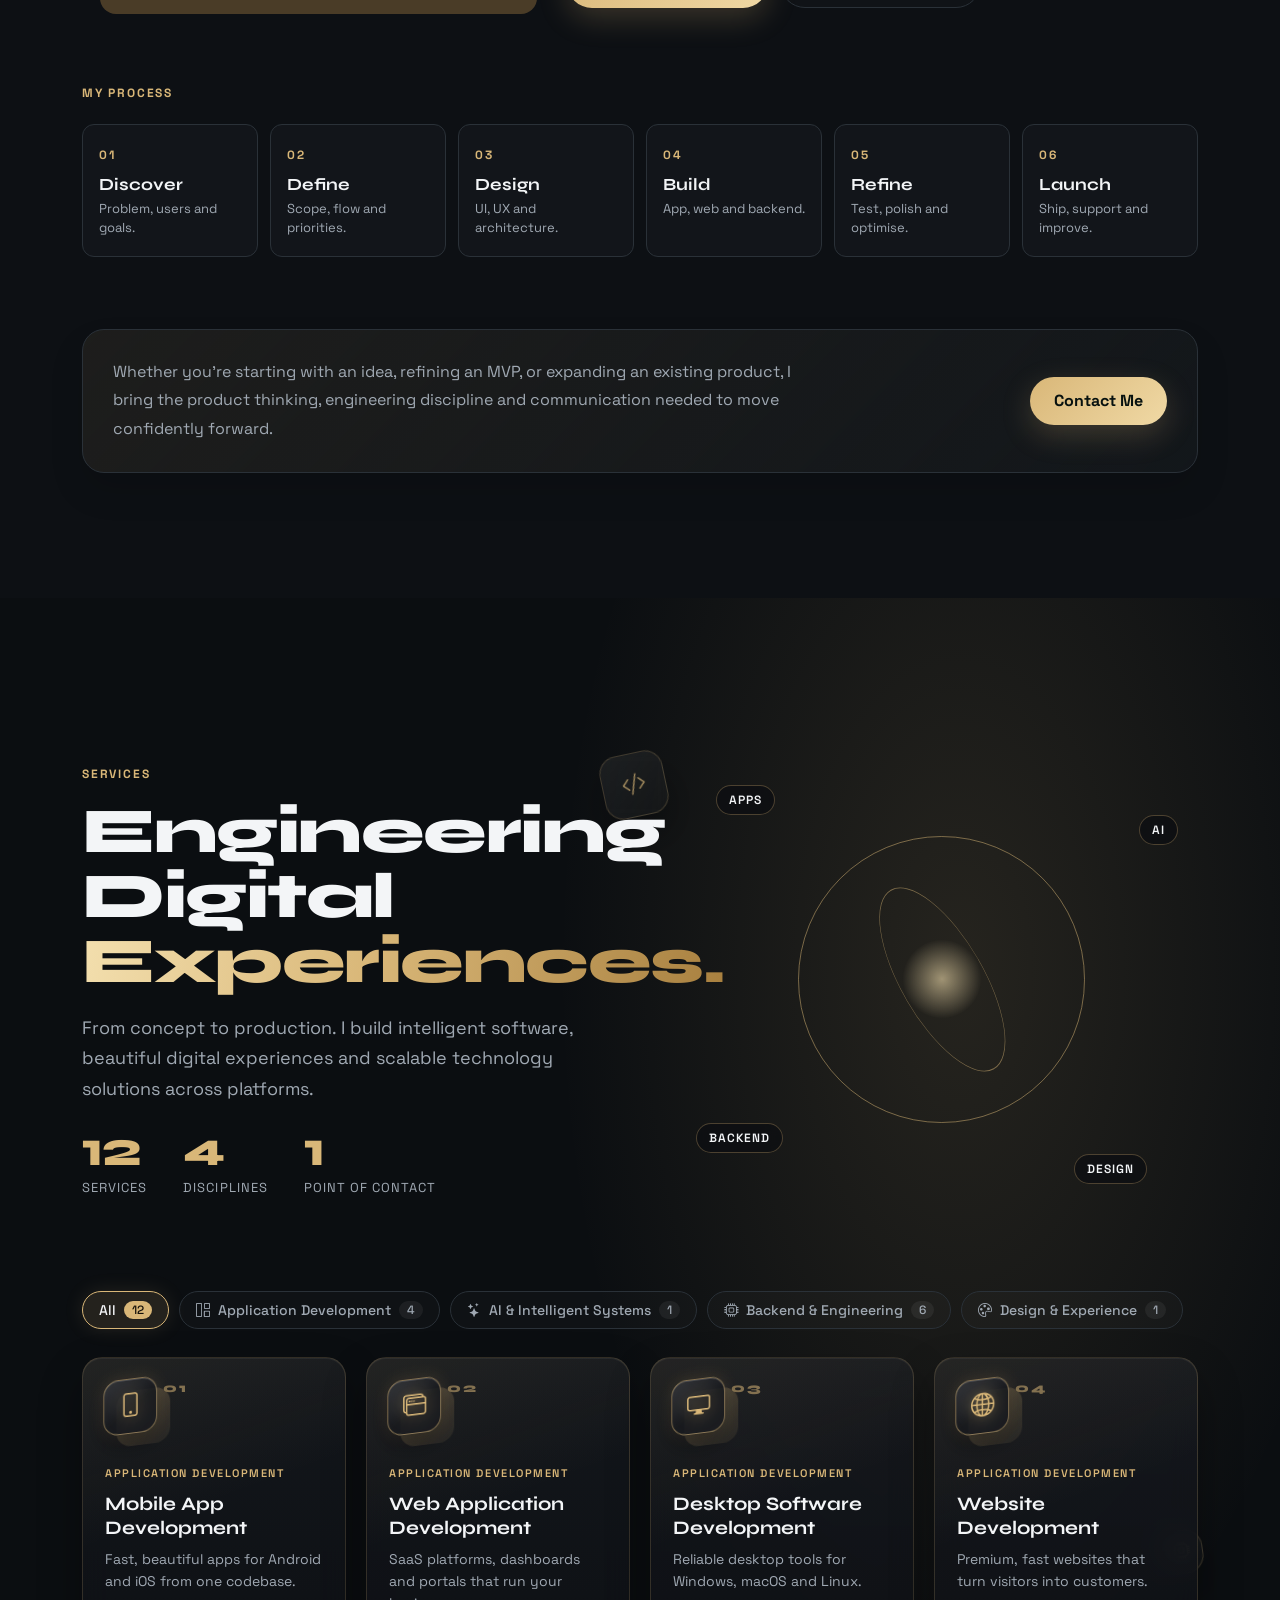
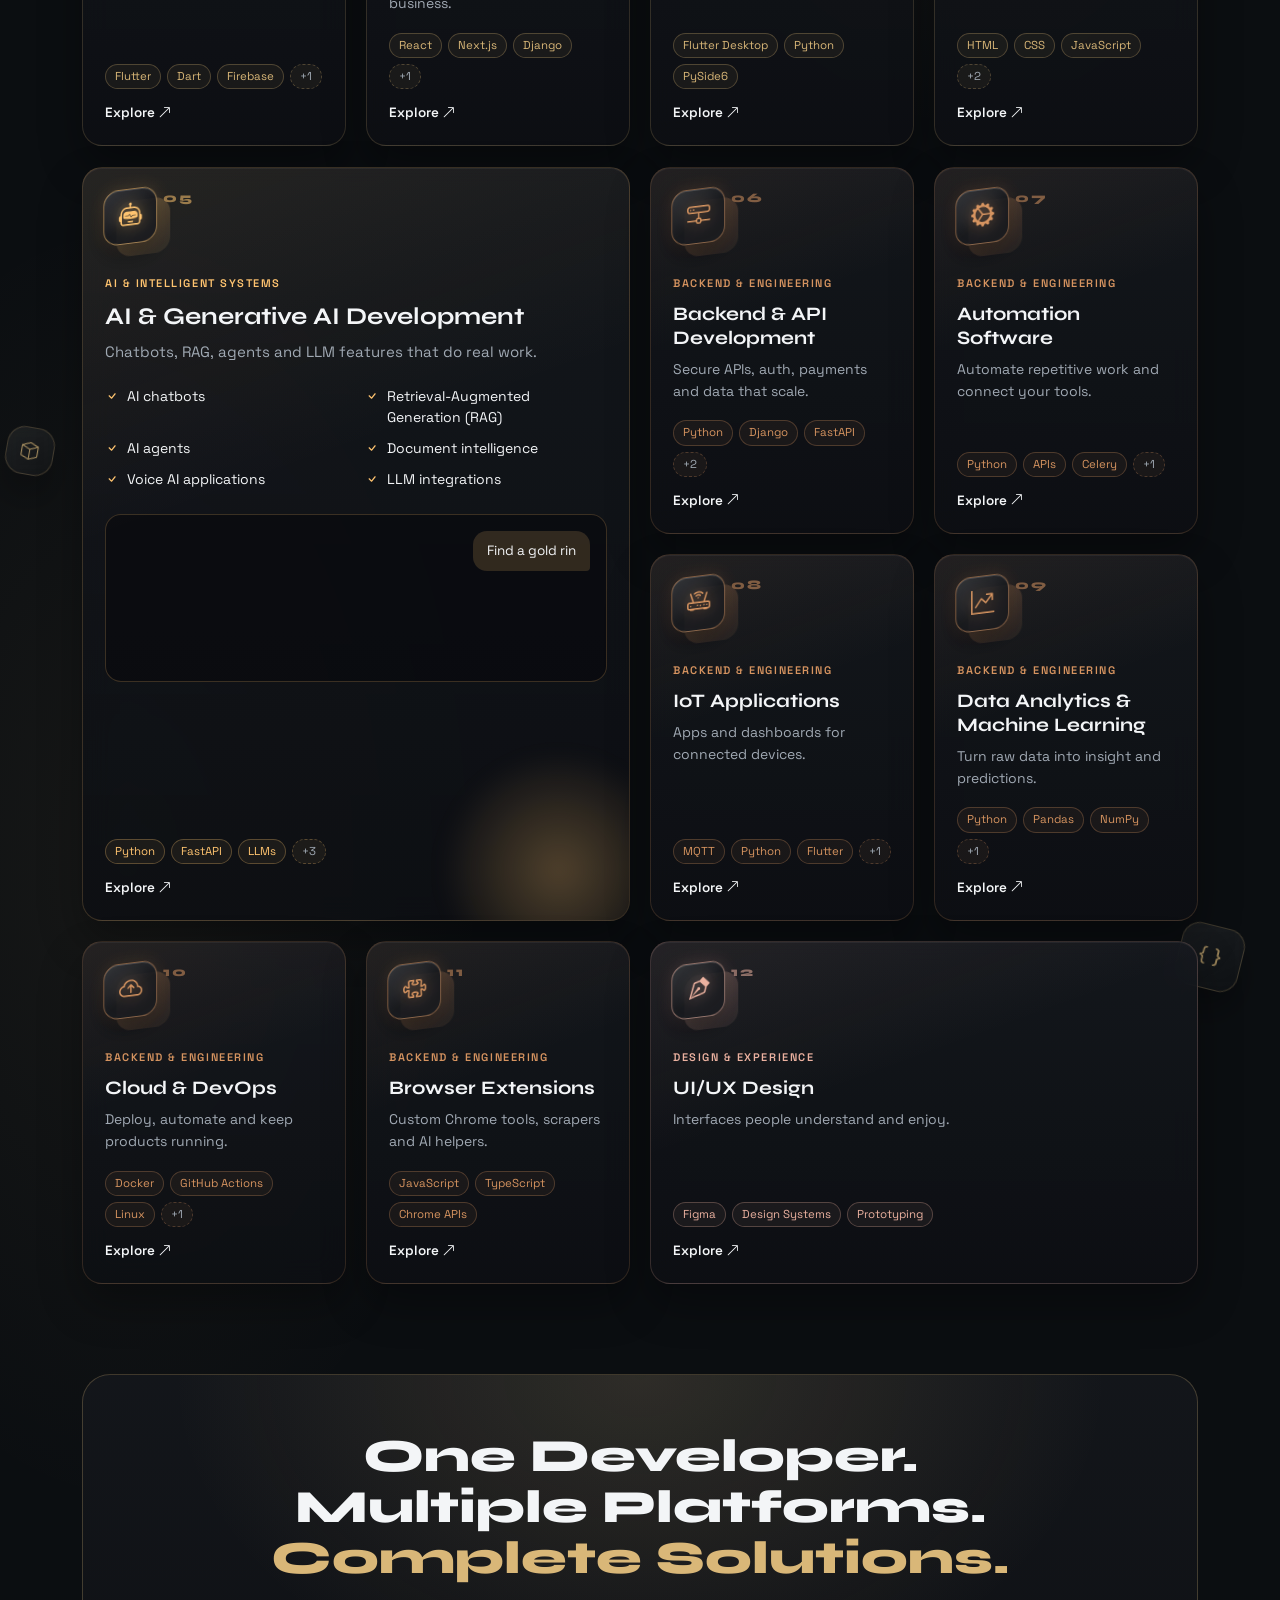
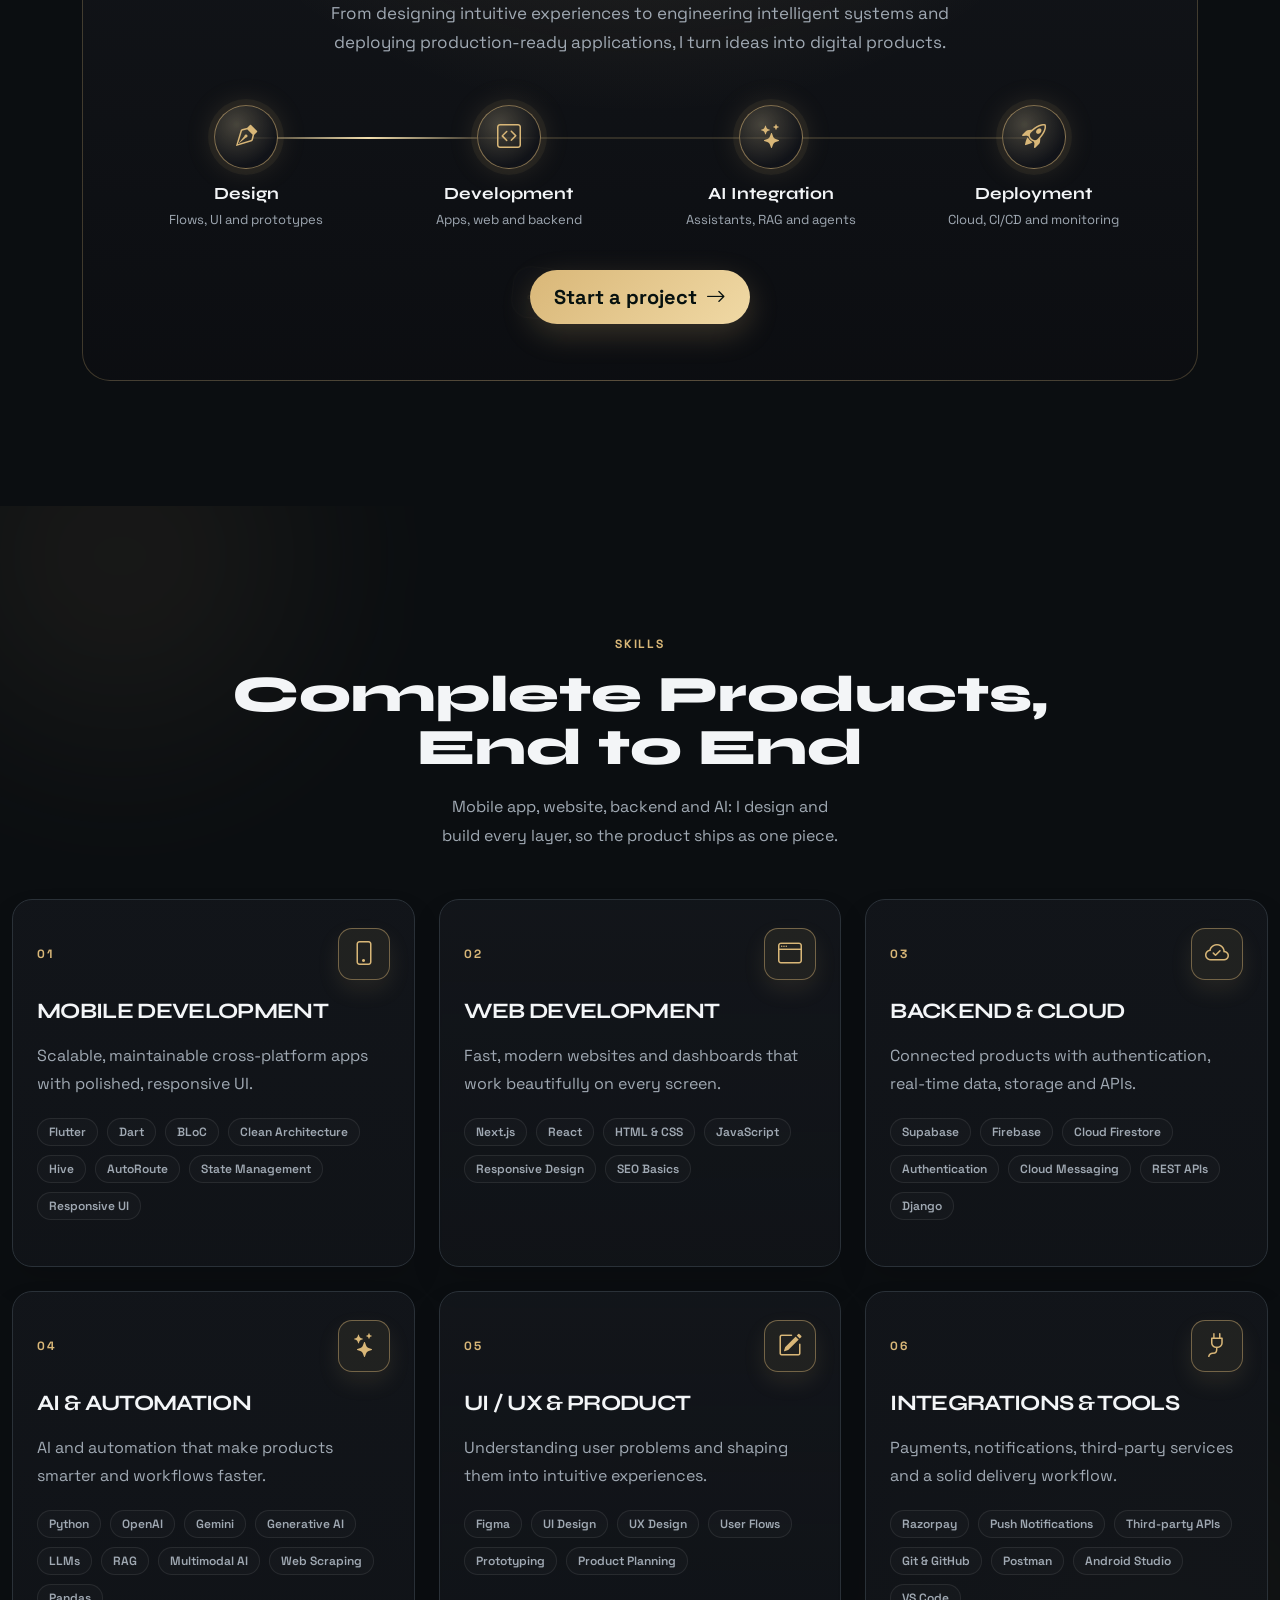
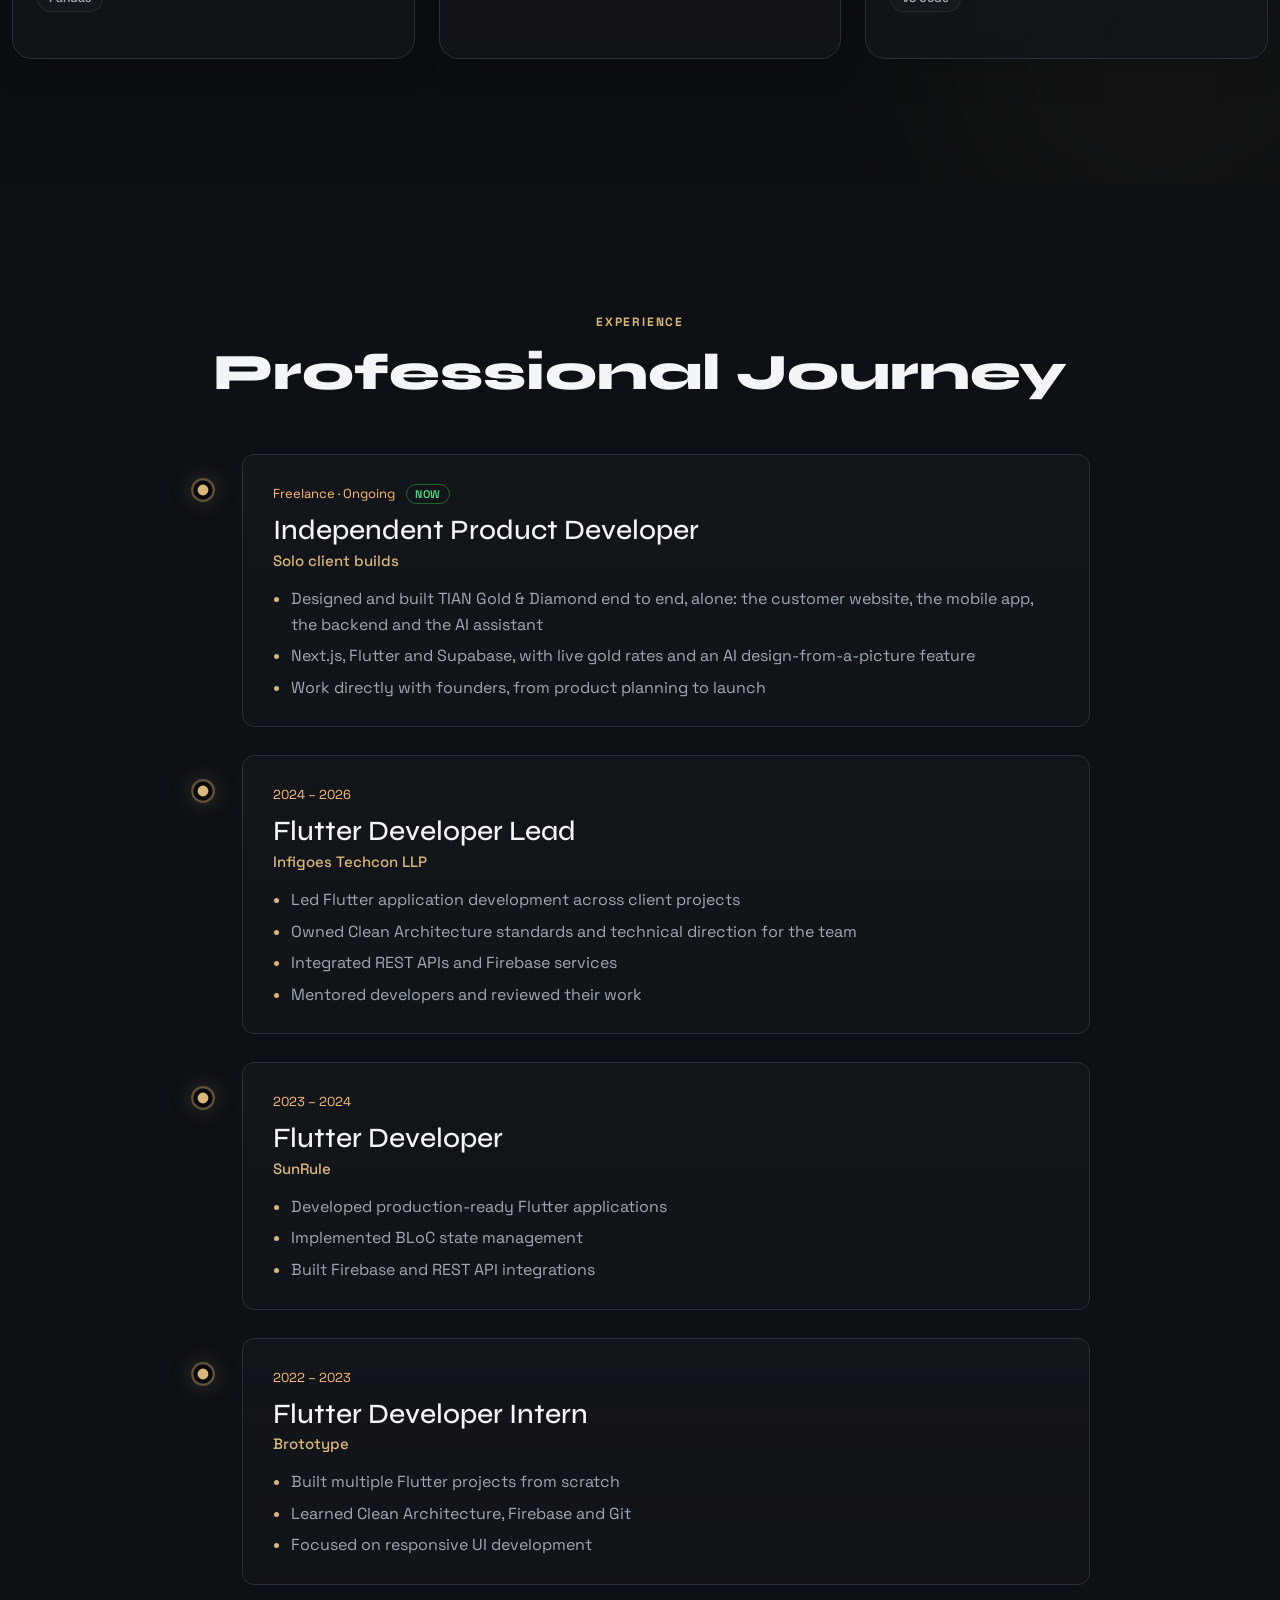
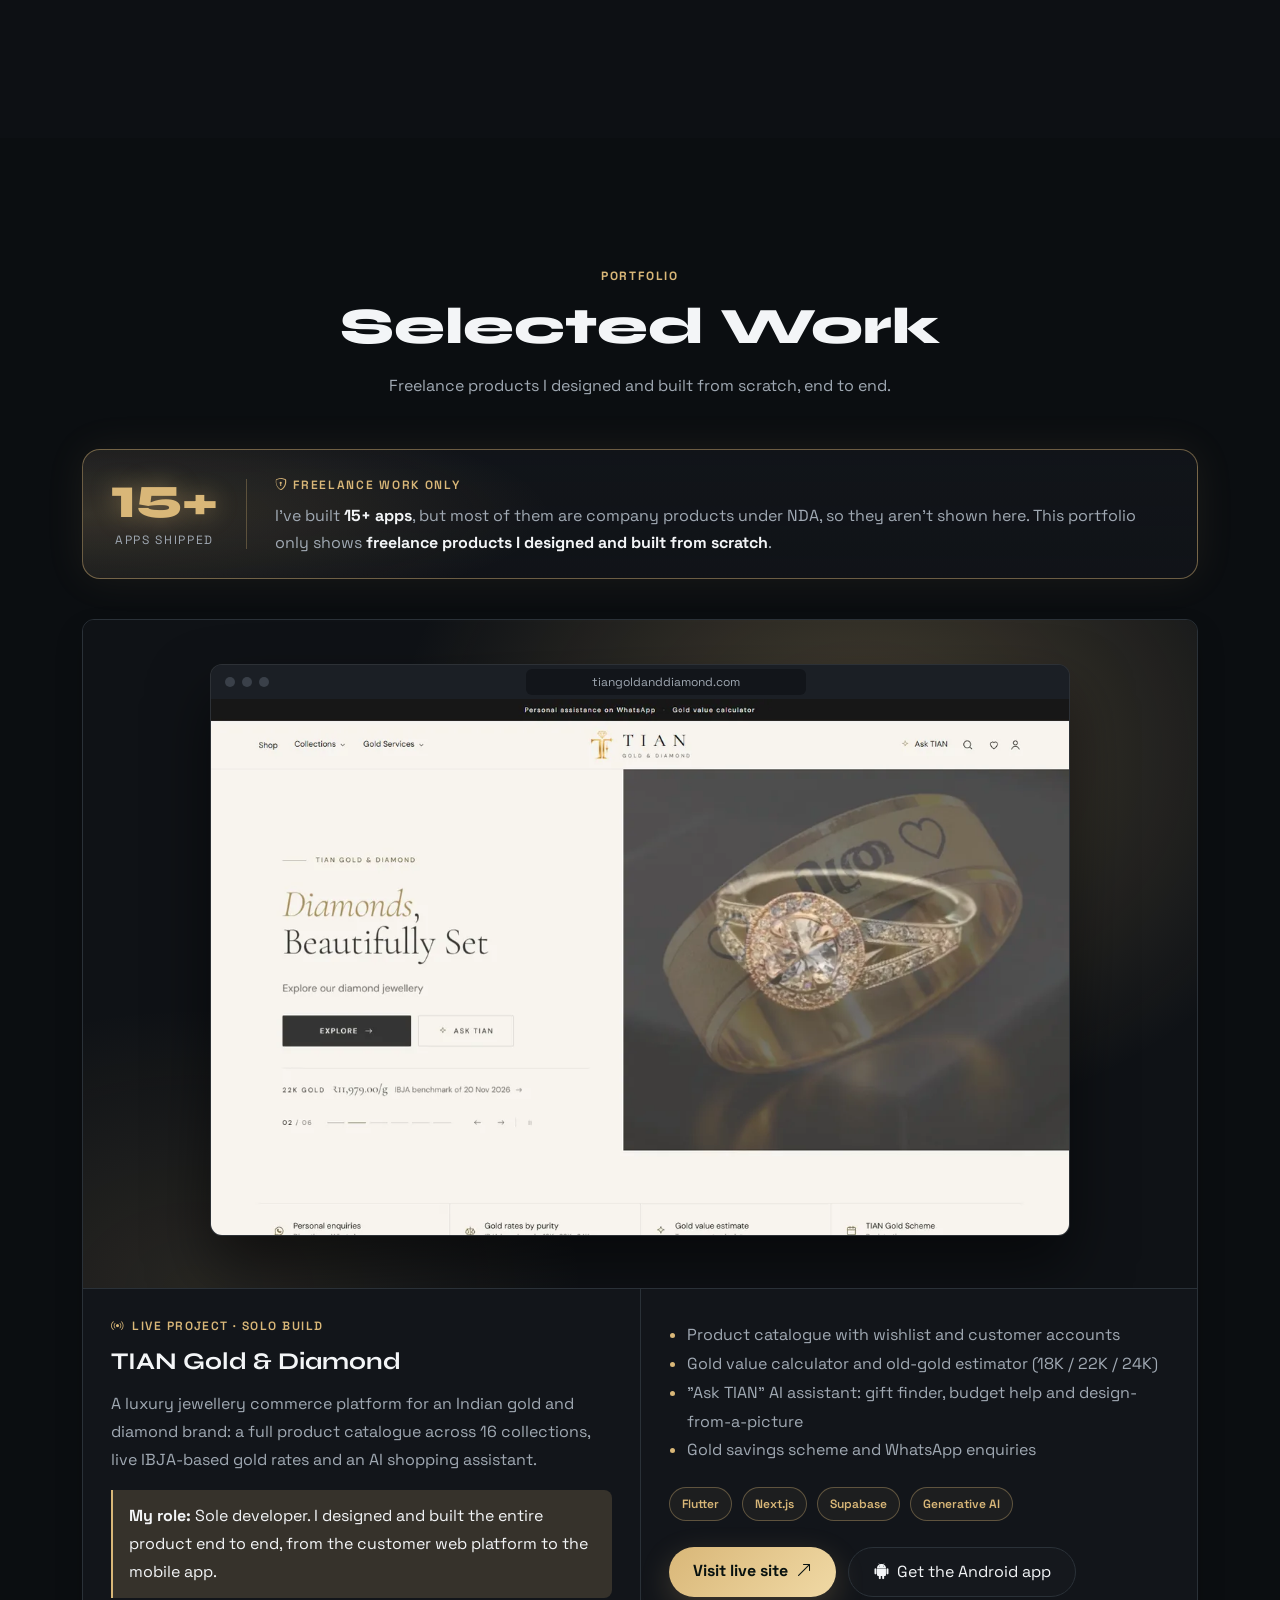
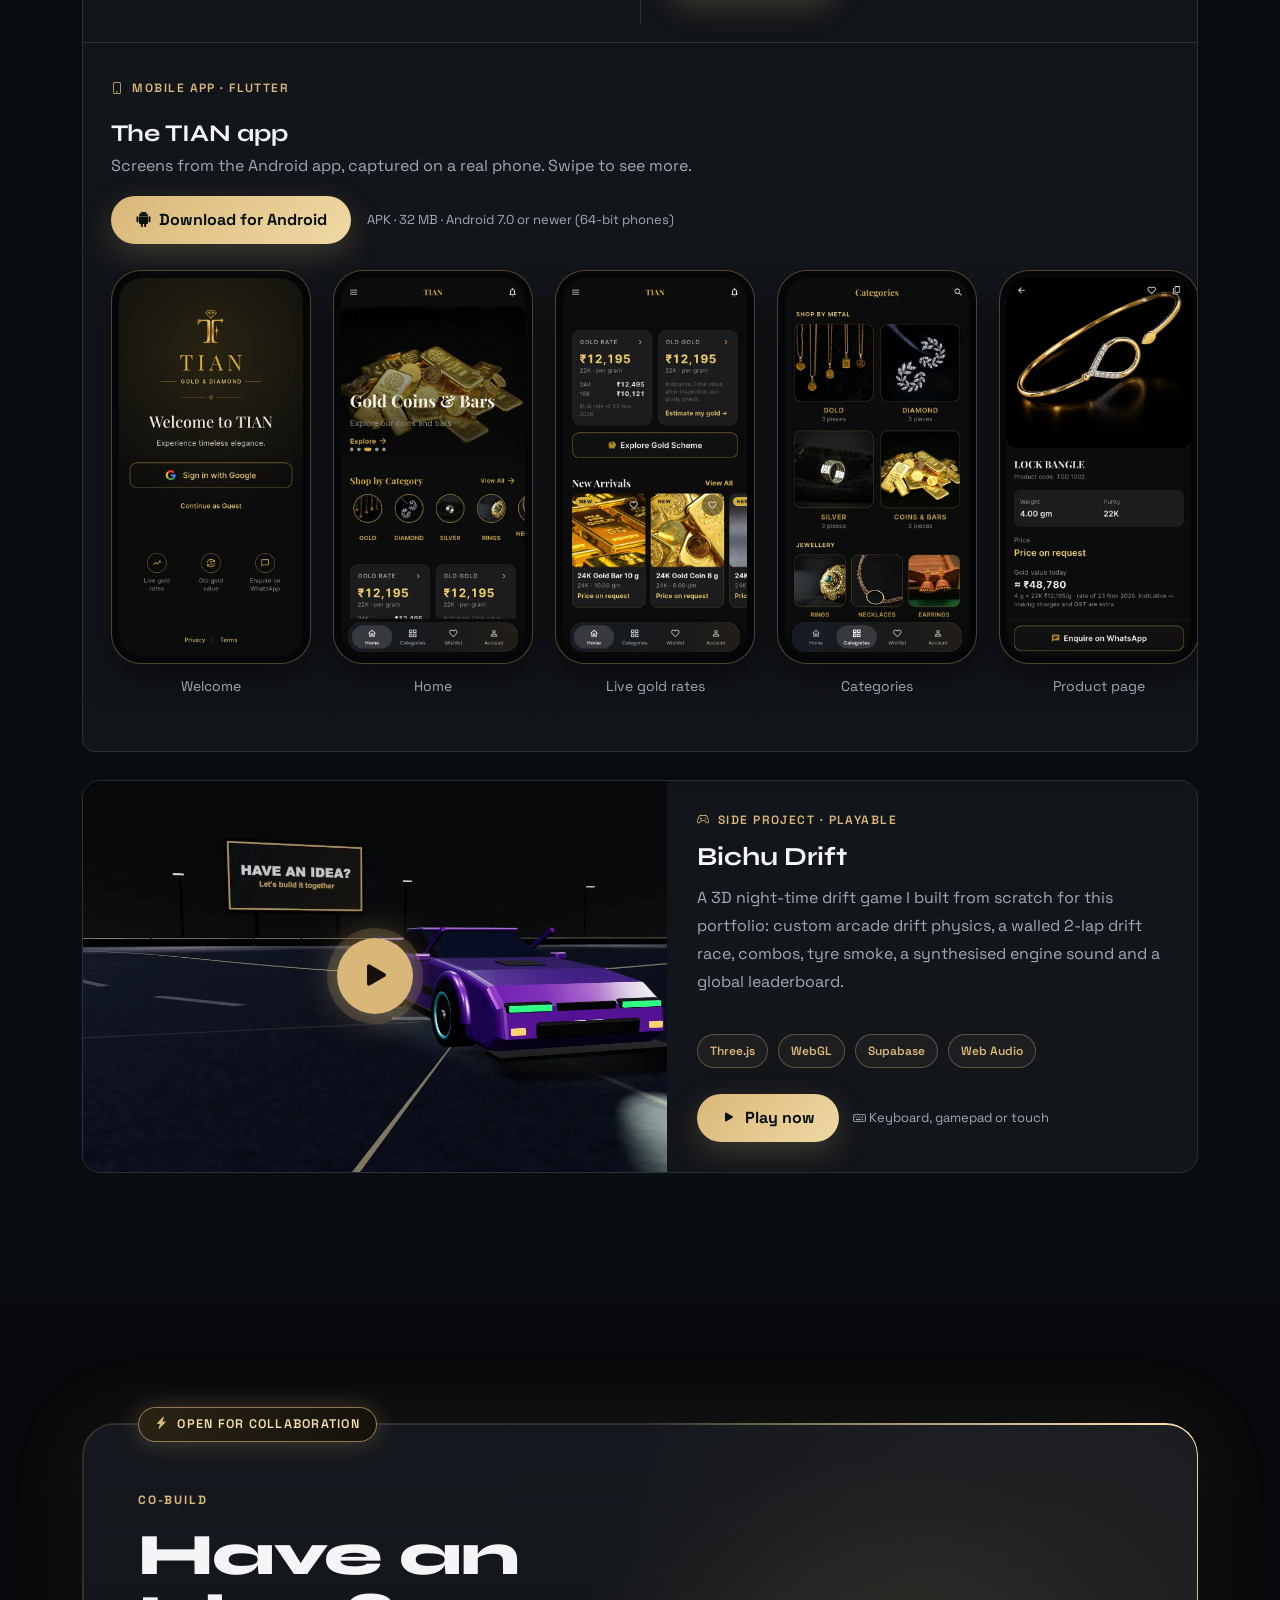
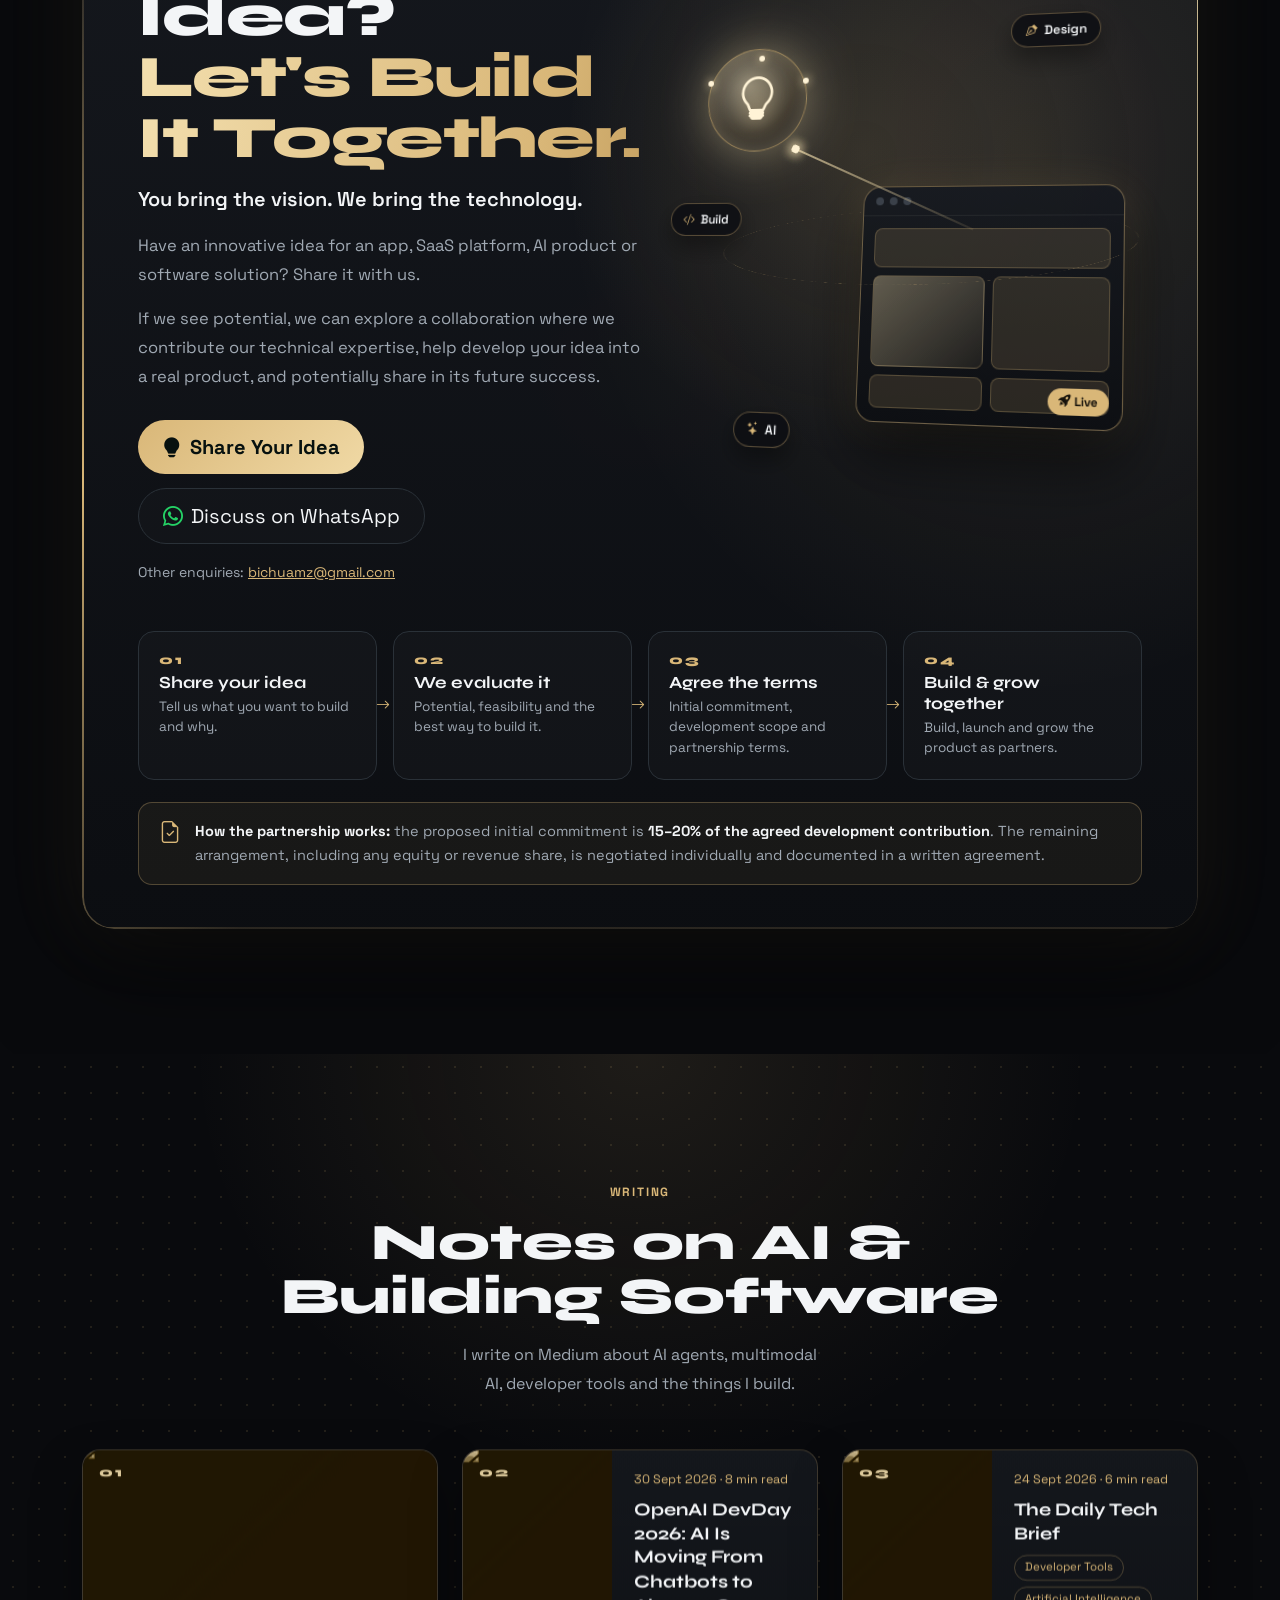
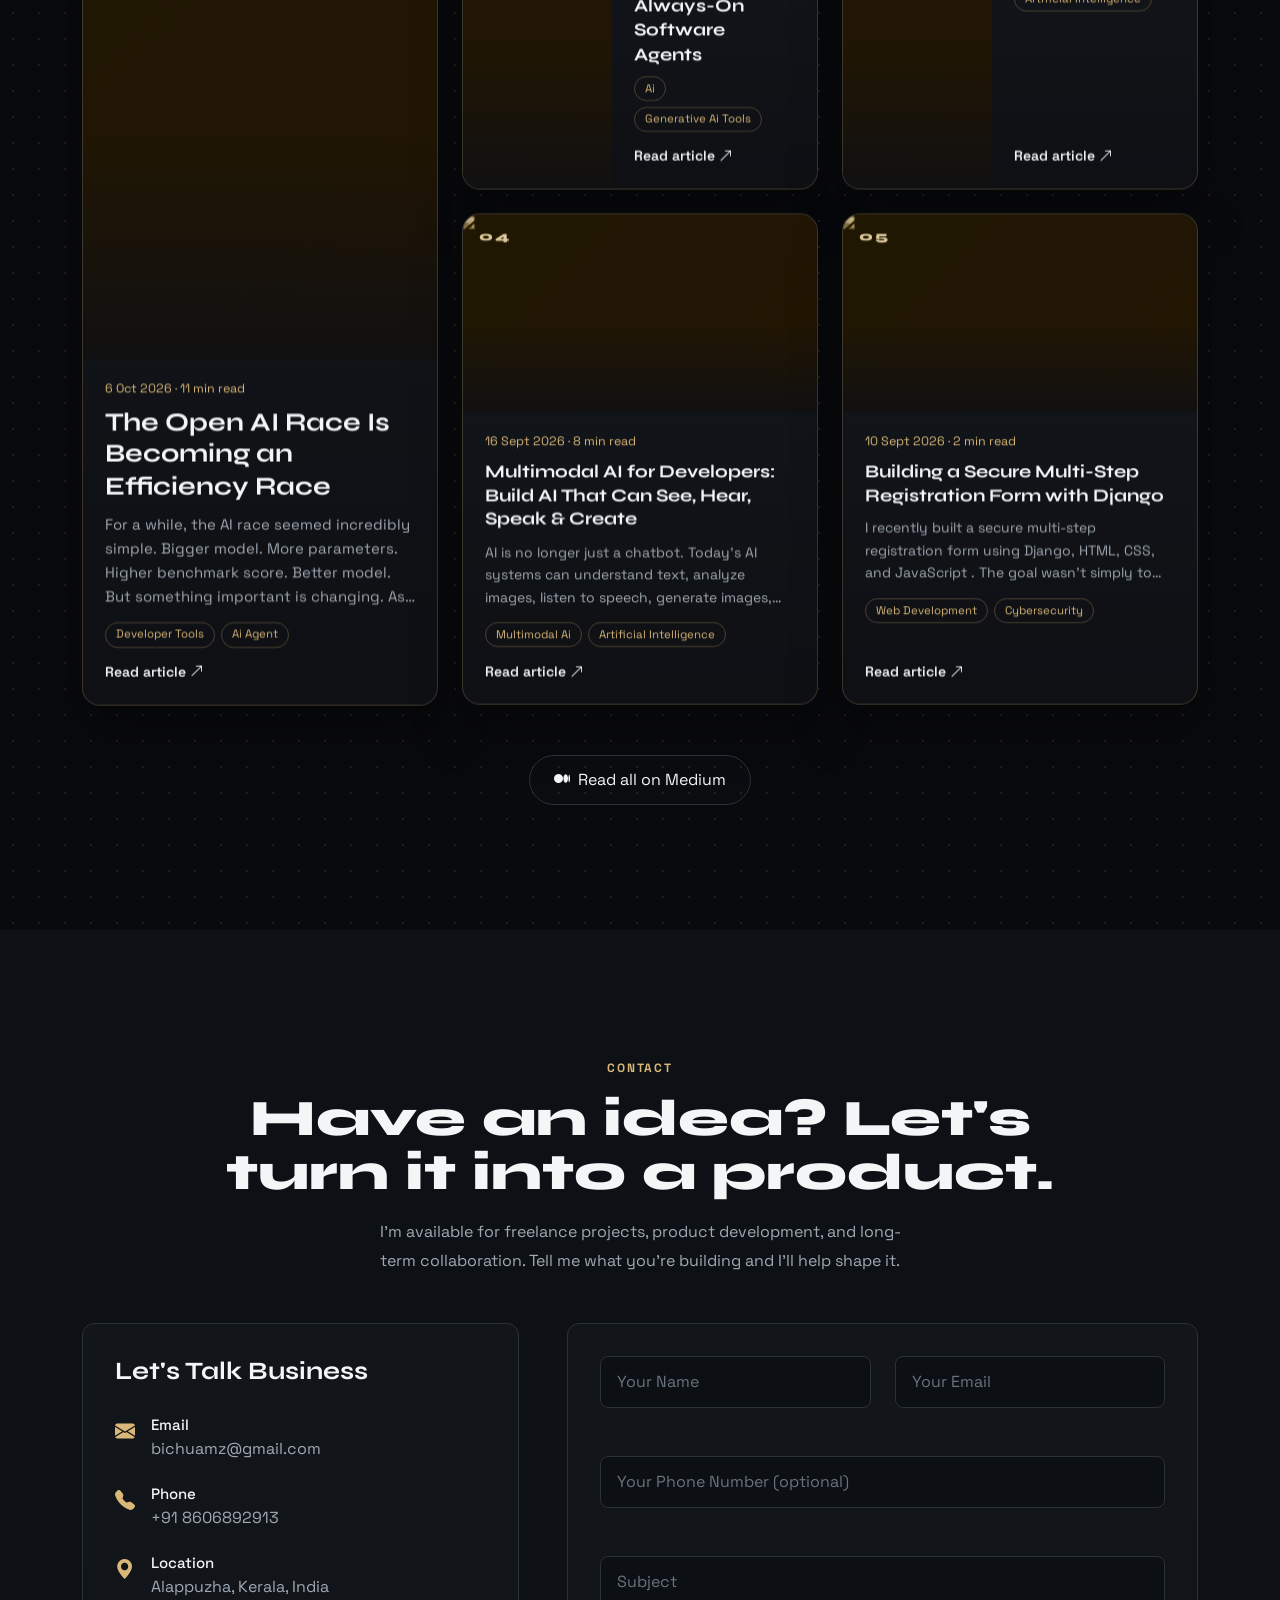
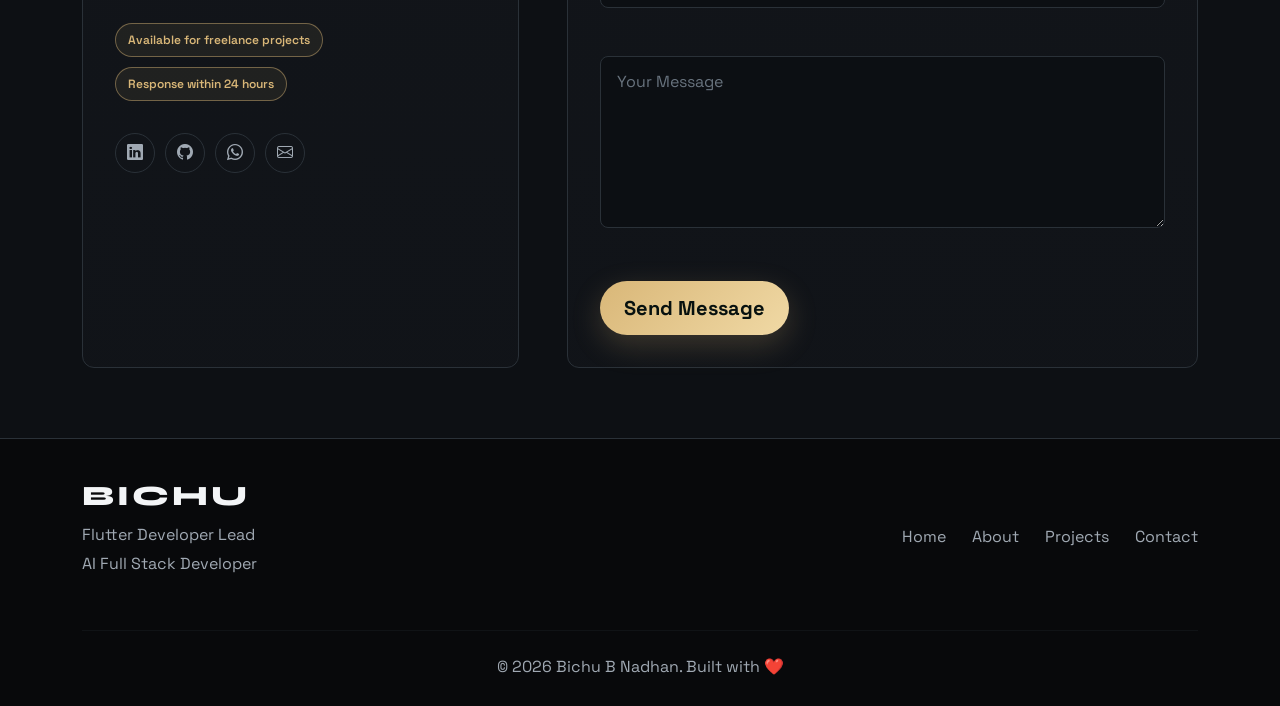
==== commit 158f6253: "Add TIAN Android app download (arm64 release APK) Co-Authored-By: Claude Opus 5.5 <noreply@anthropic" ====
--- a/index.html
+++ b/index.html
@@ -822,6 +822,9 @@
                             <a href="https://tiangoldanddiamond.com/" class="btn btn-primary" target="_blank" rel="noopener">
                                 Visit live site <i class="bi bi-arrow-up-right ms-1"></i>
                             </a>
+                            <a href="downloads/tian-gold-and-diamond.apk" class="btn btn-outline-light" download>
+                                <i class="bi bi-android2 me-1"></i> Get the Android app
+                            </a>
                         </div>
                     </div>
                 </div>
@@ -831,6 +834,12 @@
                     <span class="project-label"><i class="bi bi-phone"></i> Mobile app · Flutter</span>
                     <h4>The TIAN app</h4>
                     <p>Screens from the Android app, captured on a real phone. Swipe to see more.</p>
+                    <div class="tian-app-download">
+                        <a class="btn btn-primary" href="downloads/tian-gold-and-diamond.apk" download>
+                            <i class="bi bi-android2 me-1"></i> Download for Android
+                        </a>
+                        <small>APK · 32 MB · Android 7.0 or newer (64-bit phones)</small>
+                    </div>
                 </div>
                 <div class="tian-app-strip" tabindex="0" aria-label="TIAN mobile app screenshots">
                     <figure class="app-shot">
--- a/css/style.css
+++ b/css/style.css
@@ -1006,7 +1006,7 @@
 
 .project-features li::marker { color: var(--accent); }
 
-.project-links { margin-top: 26px; }
+.project-links { display: flex; flex-wrap: wrap; gap: 12px; margin-top: 26px; }
 
 .project-content .project-role {
     padding: 12px 16px;
@@ -2351,3 +2351,6 @@
 @media (prefers-reduced-motion: reduce) {
     .phone-frame { transition: none; }
 }
+
+.tian-app-download { display: flex; flex-wrap: wrap; align-items: center; gap: 10px 16px; margin-top: 18px; }
+.tian-app-download small { color: var(--muted); font-size: 13px; }
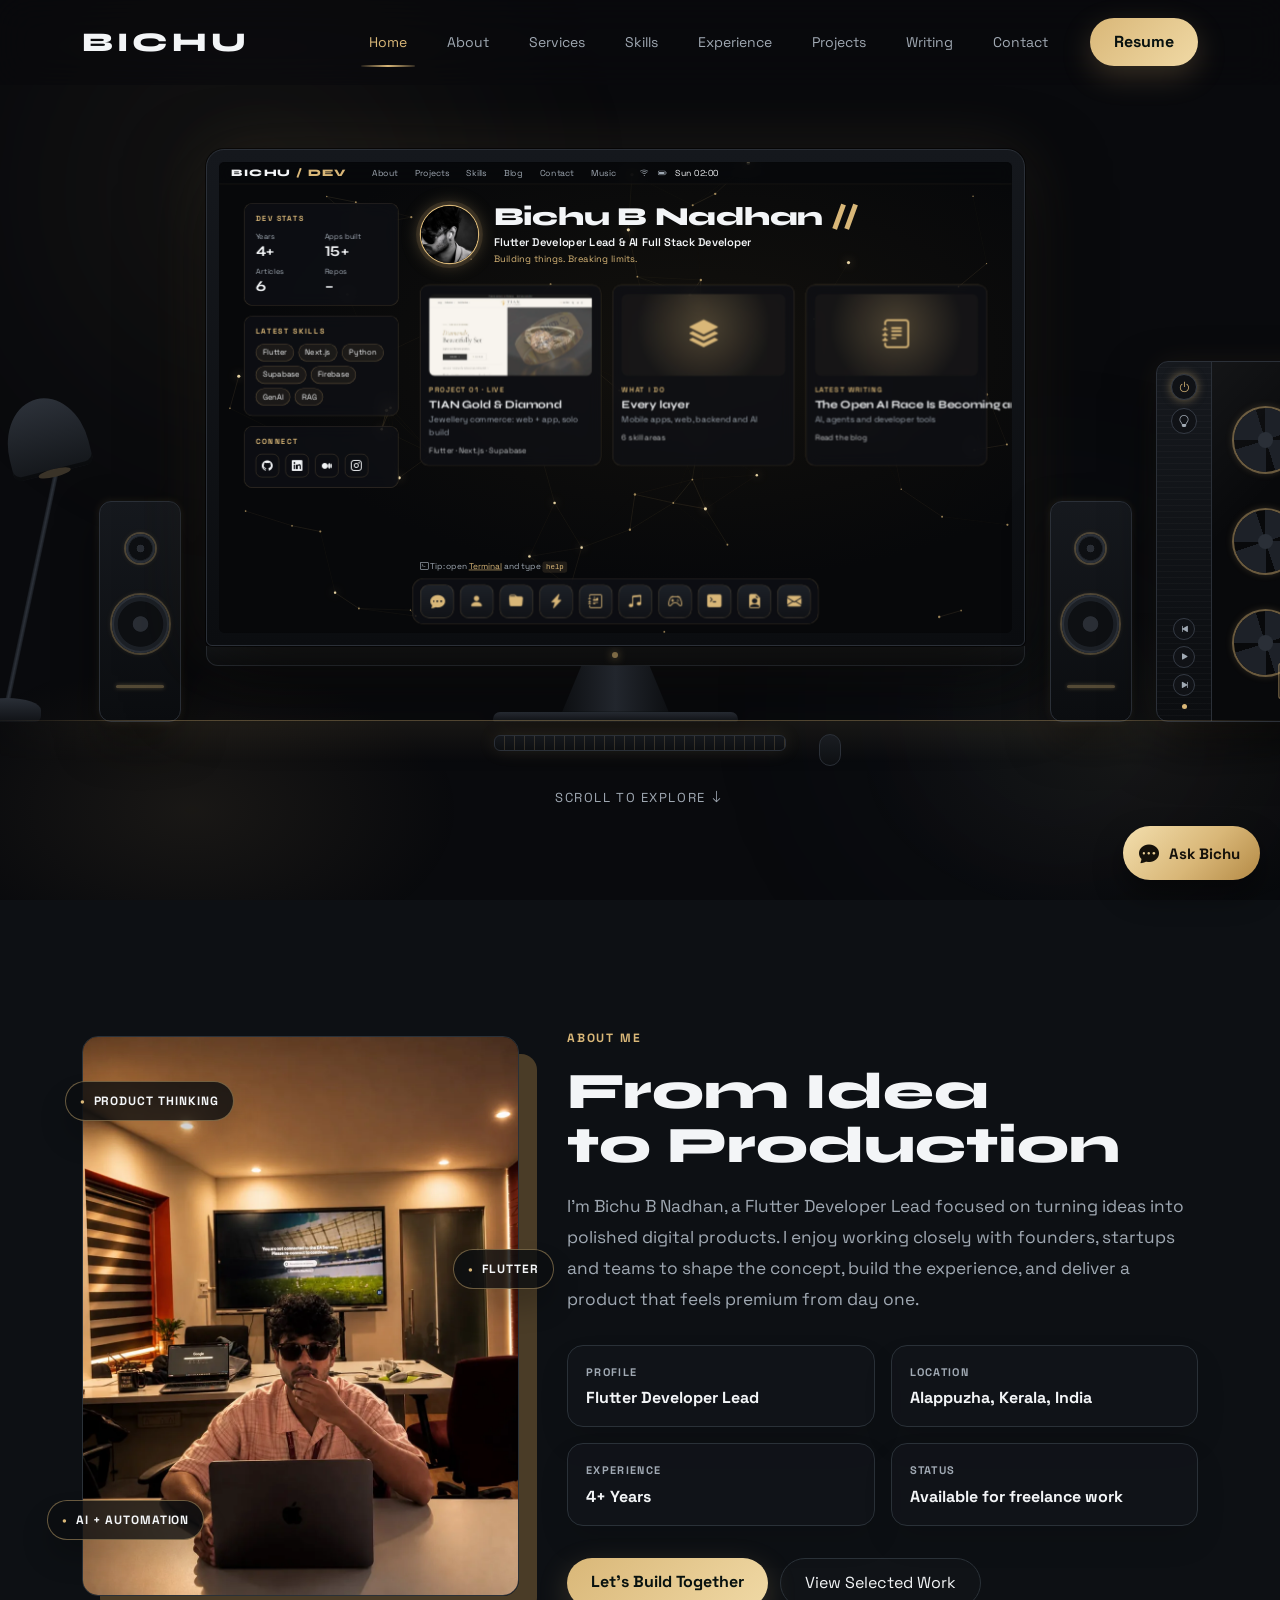
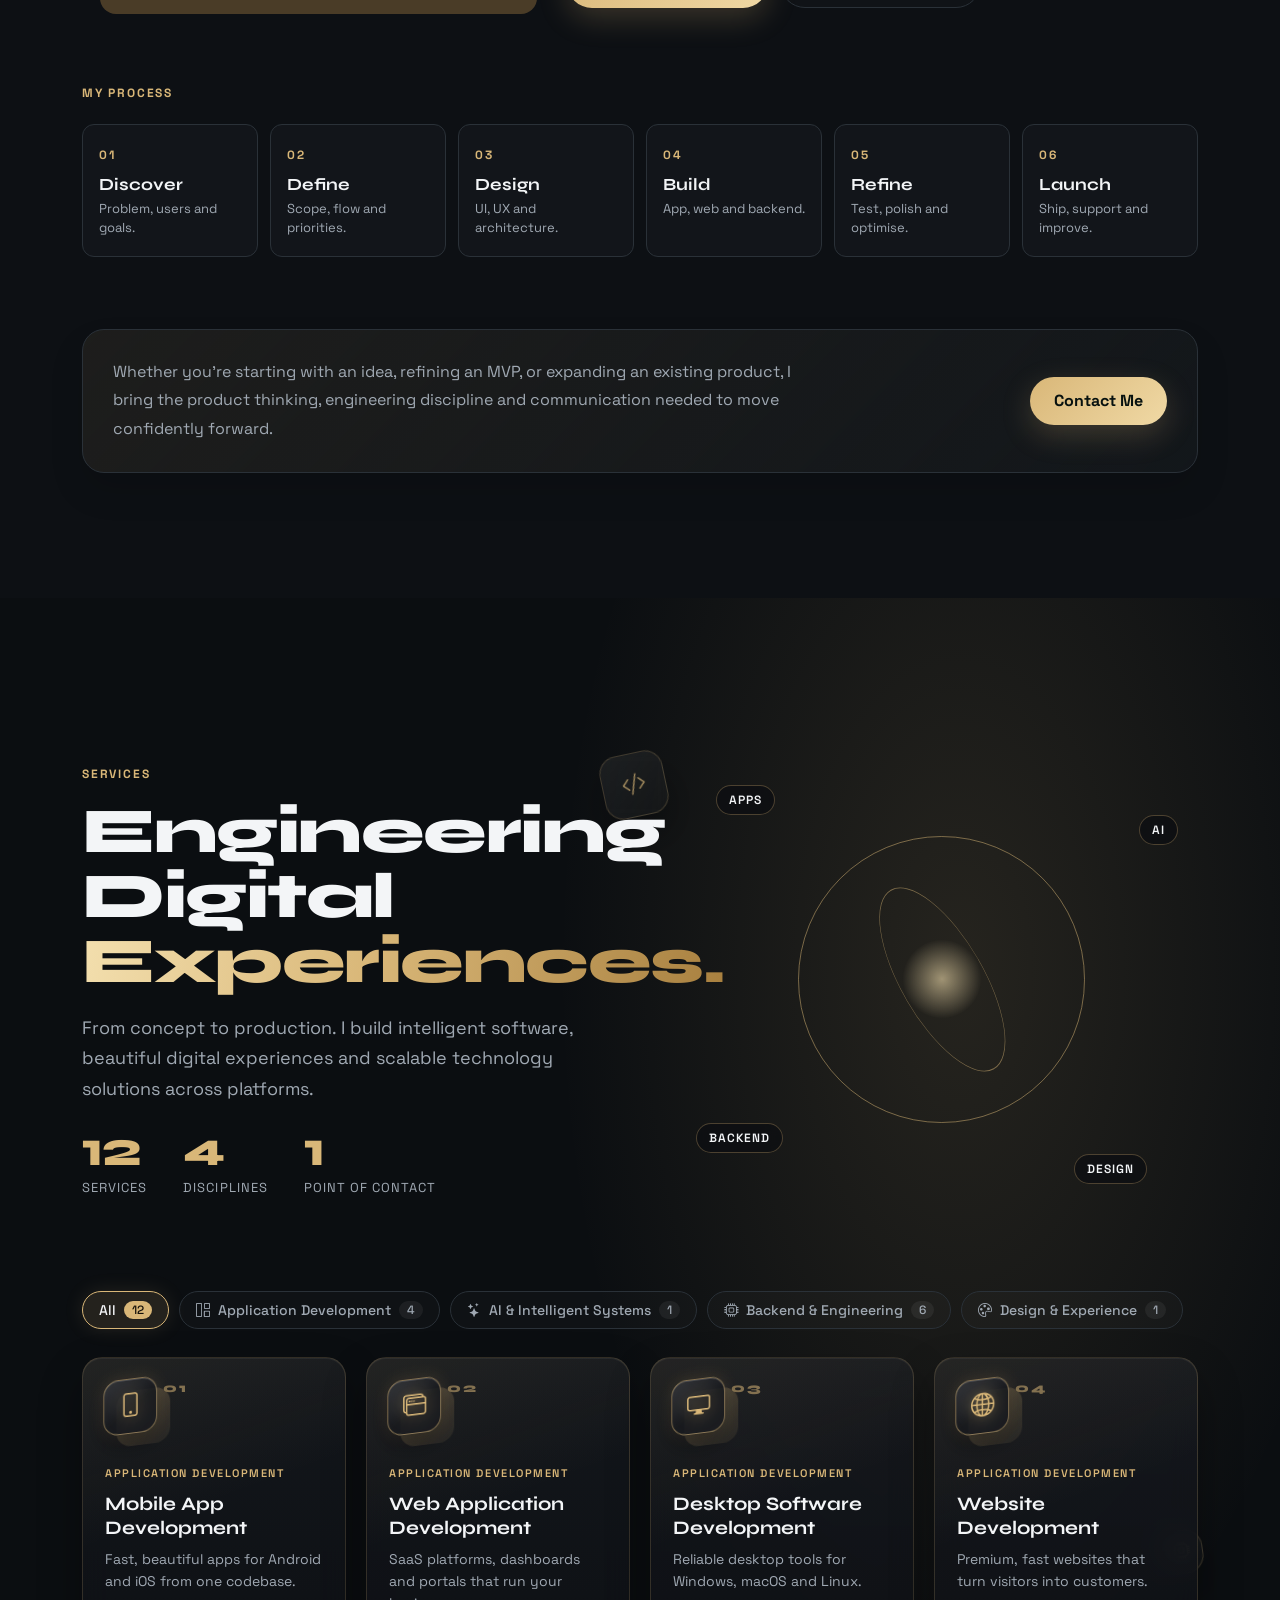
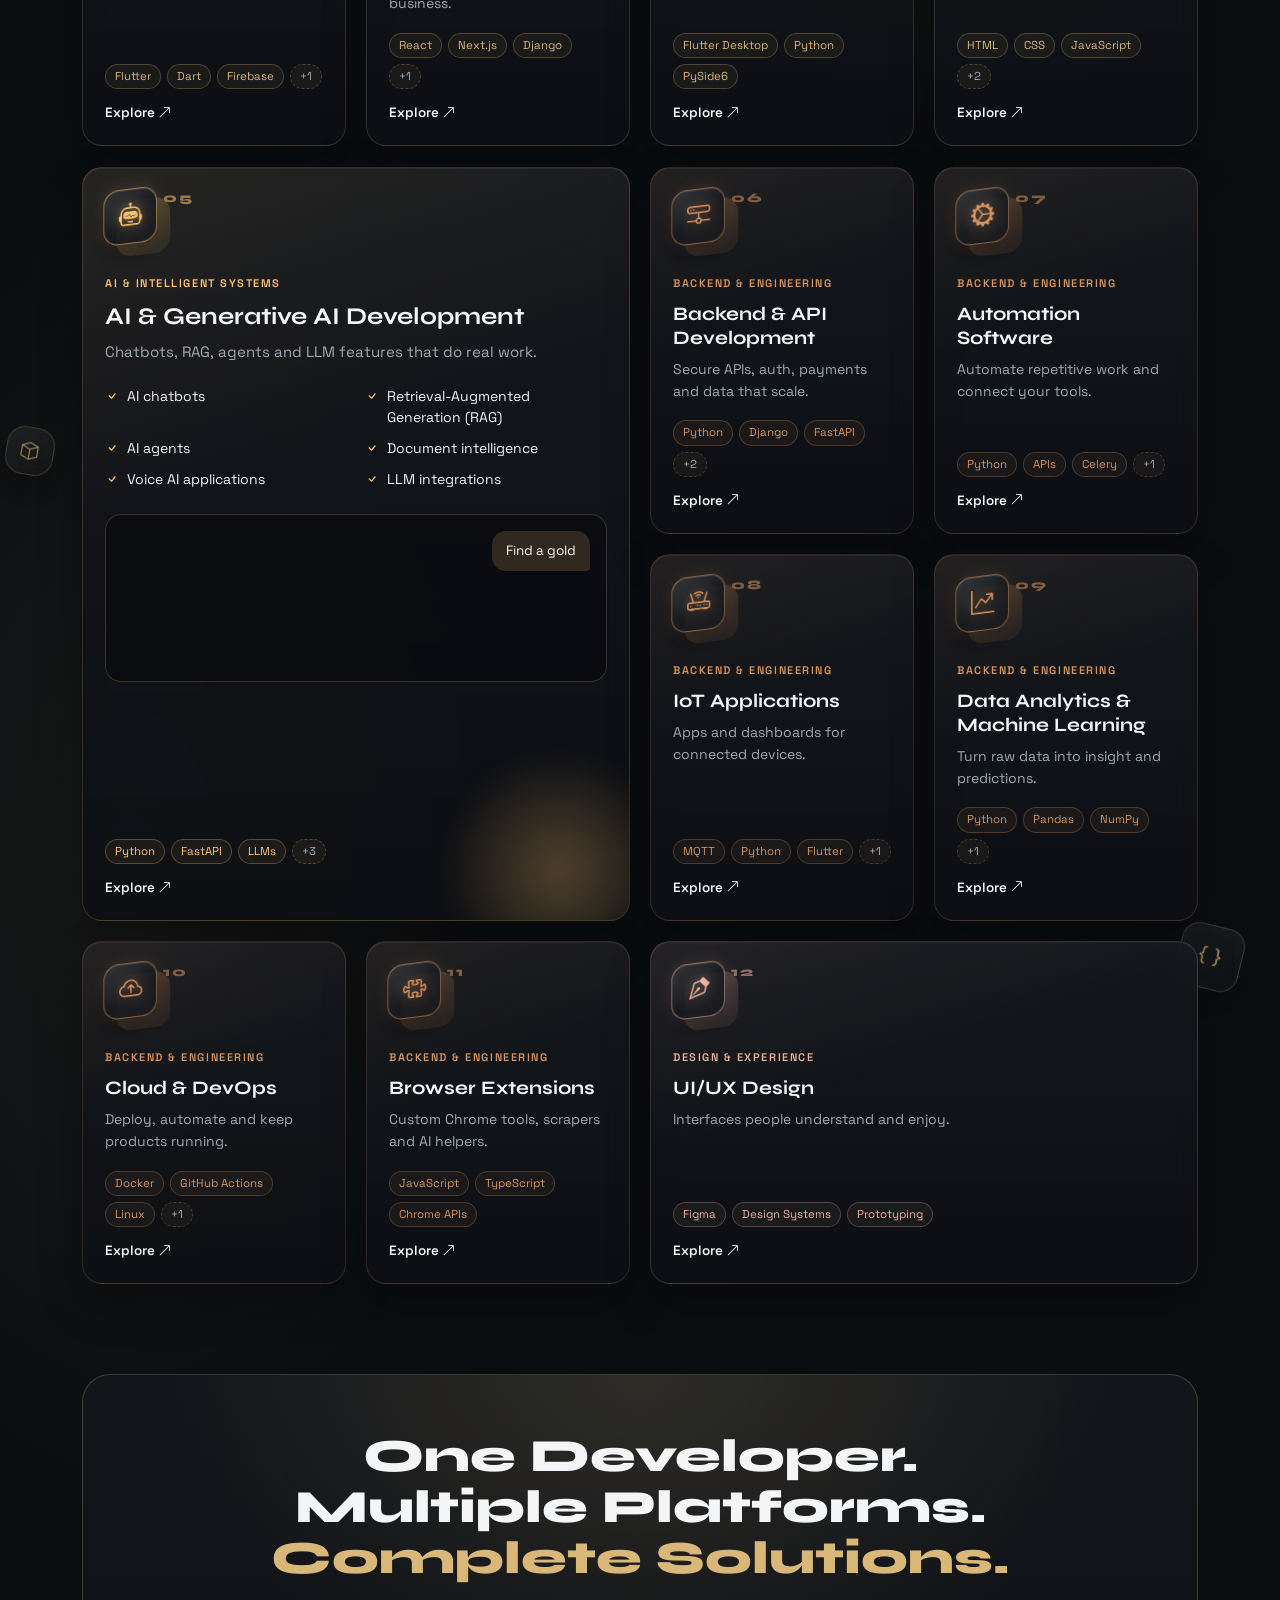
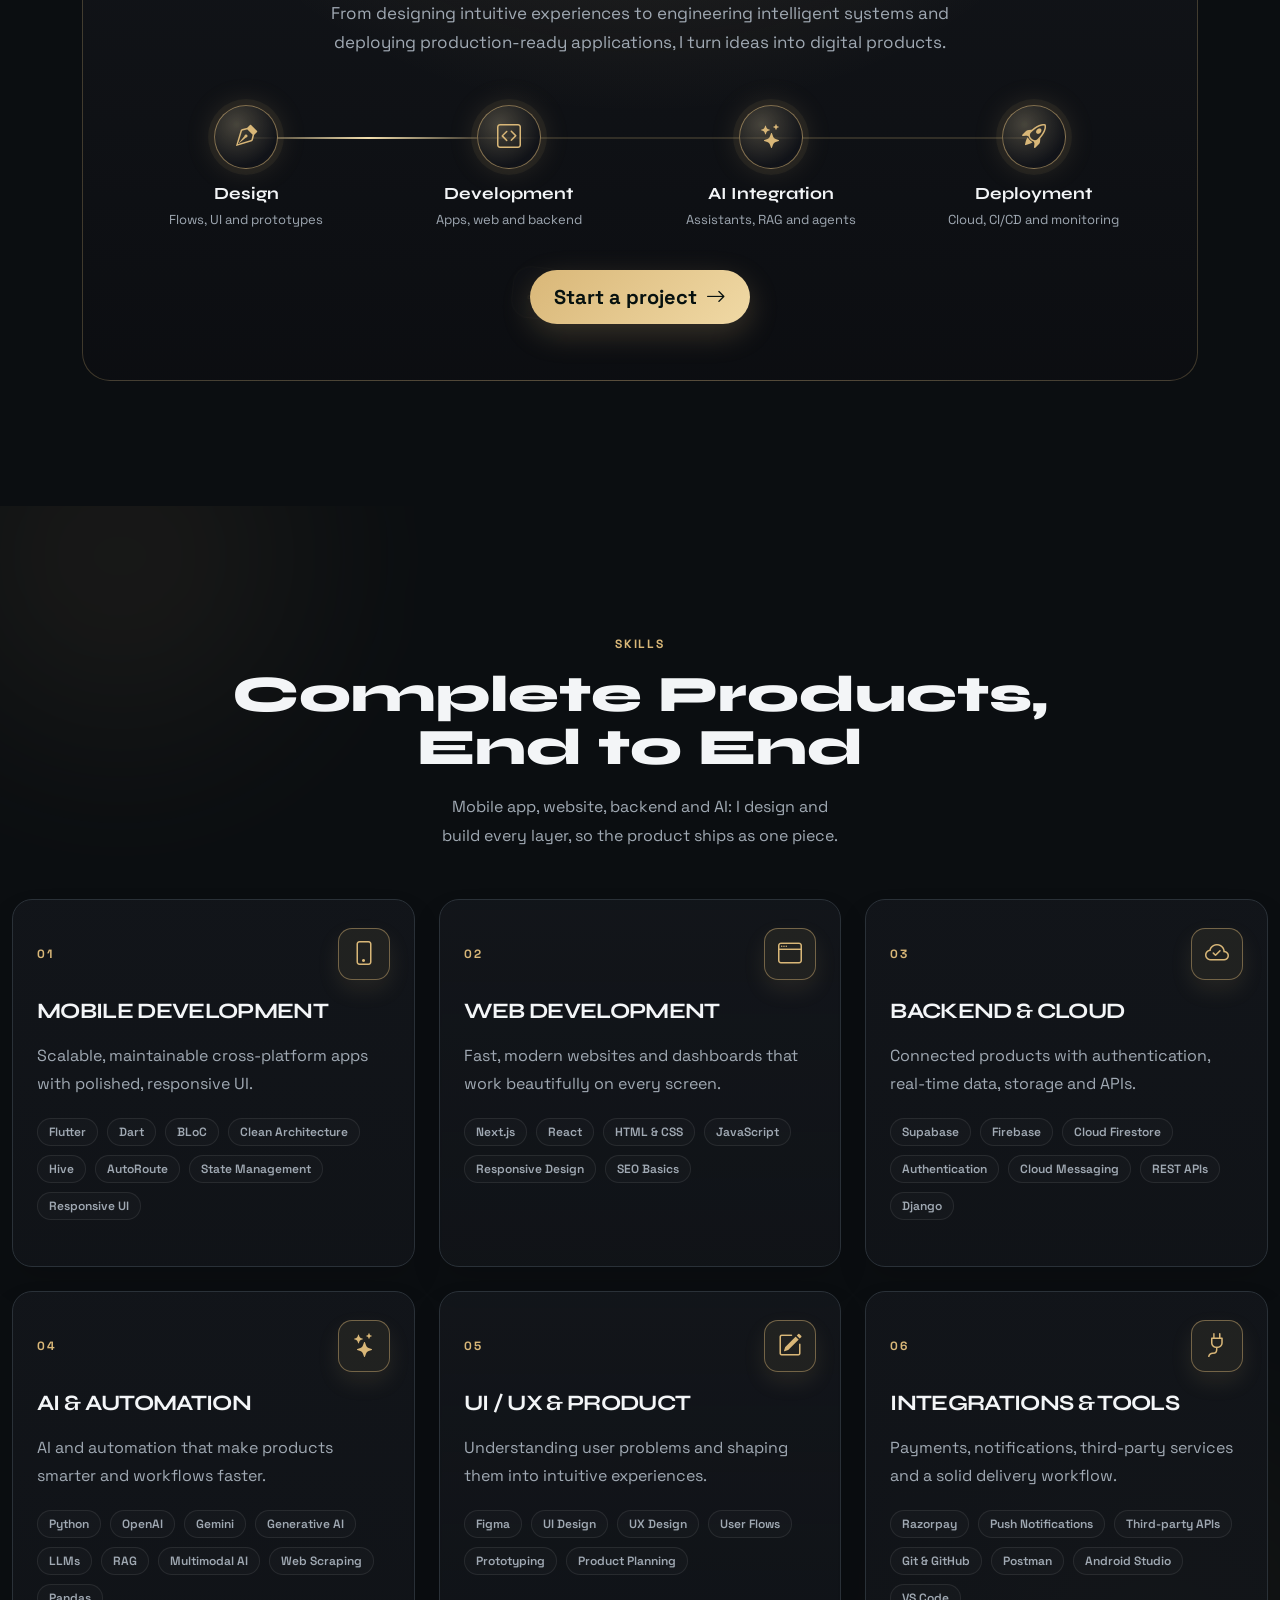
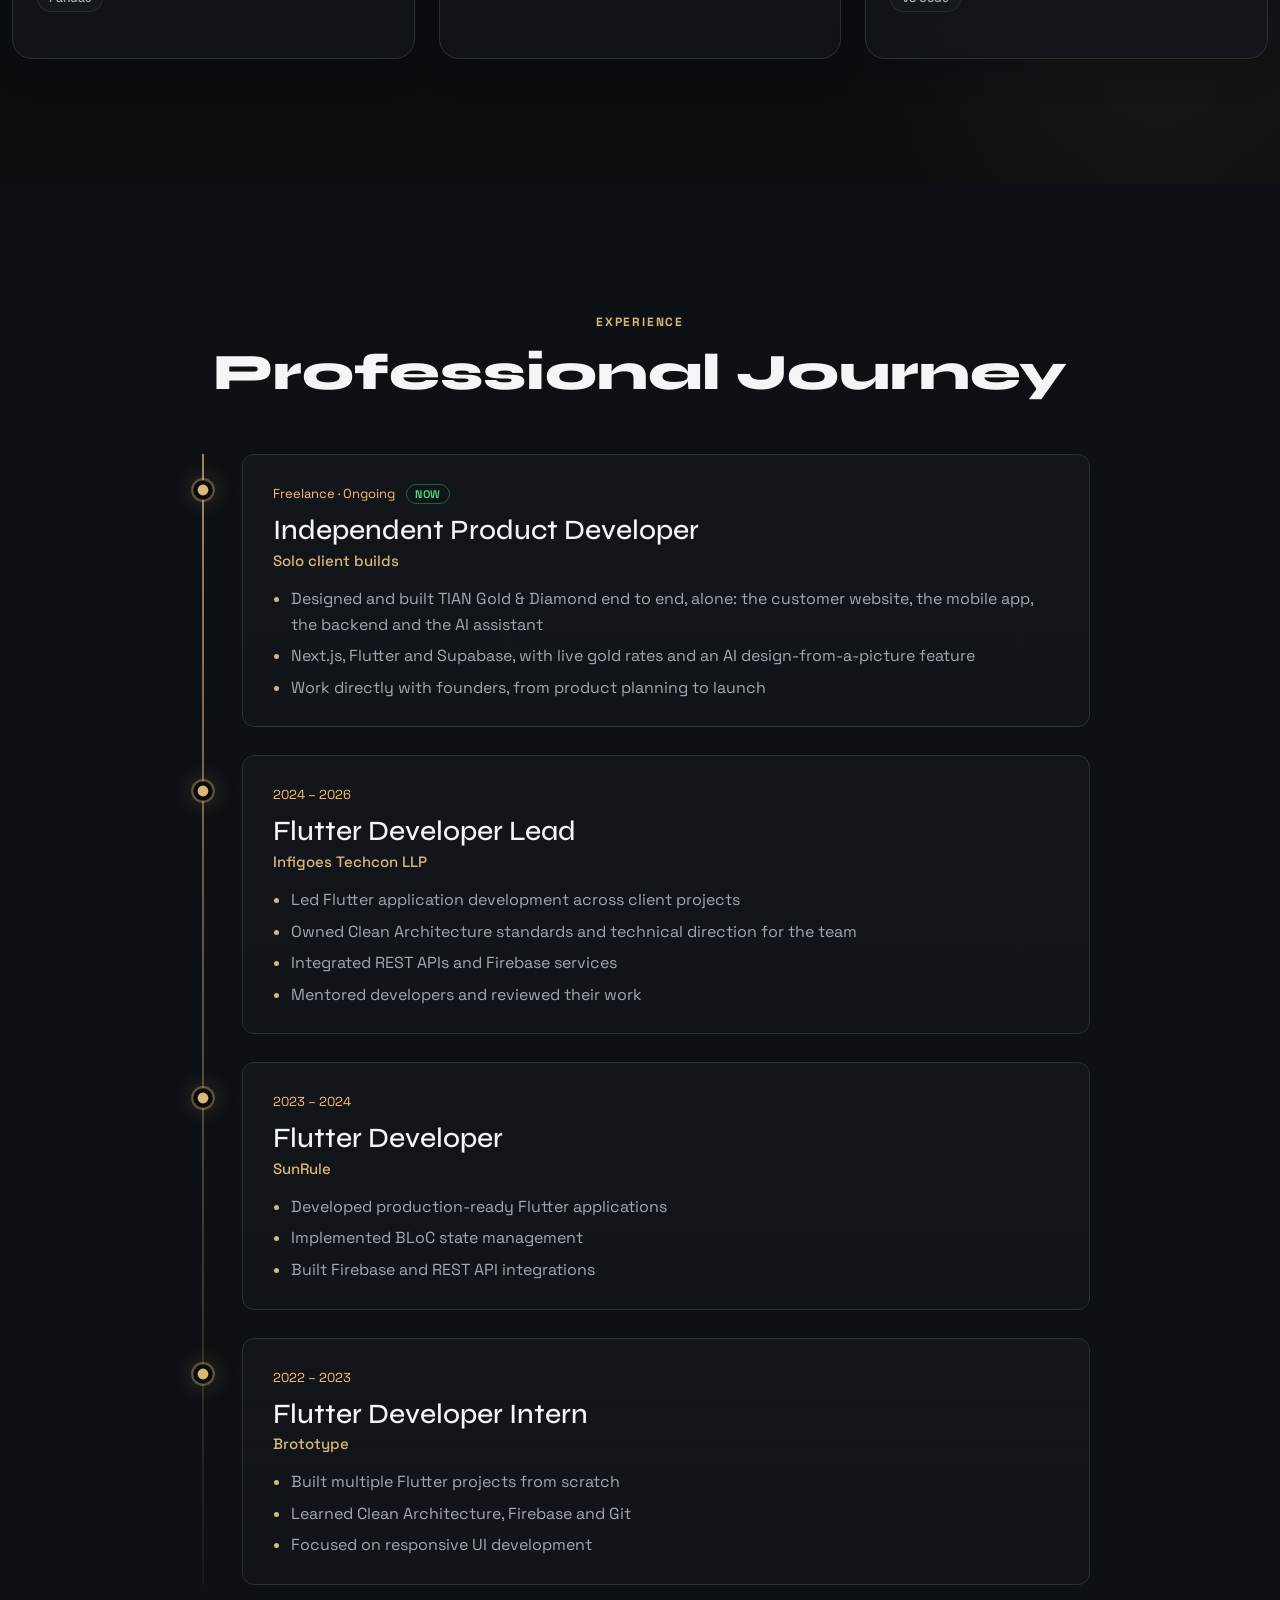
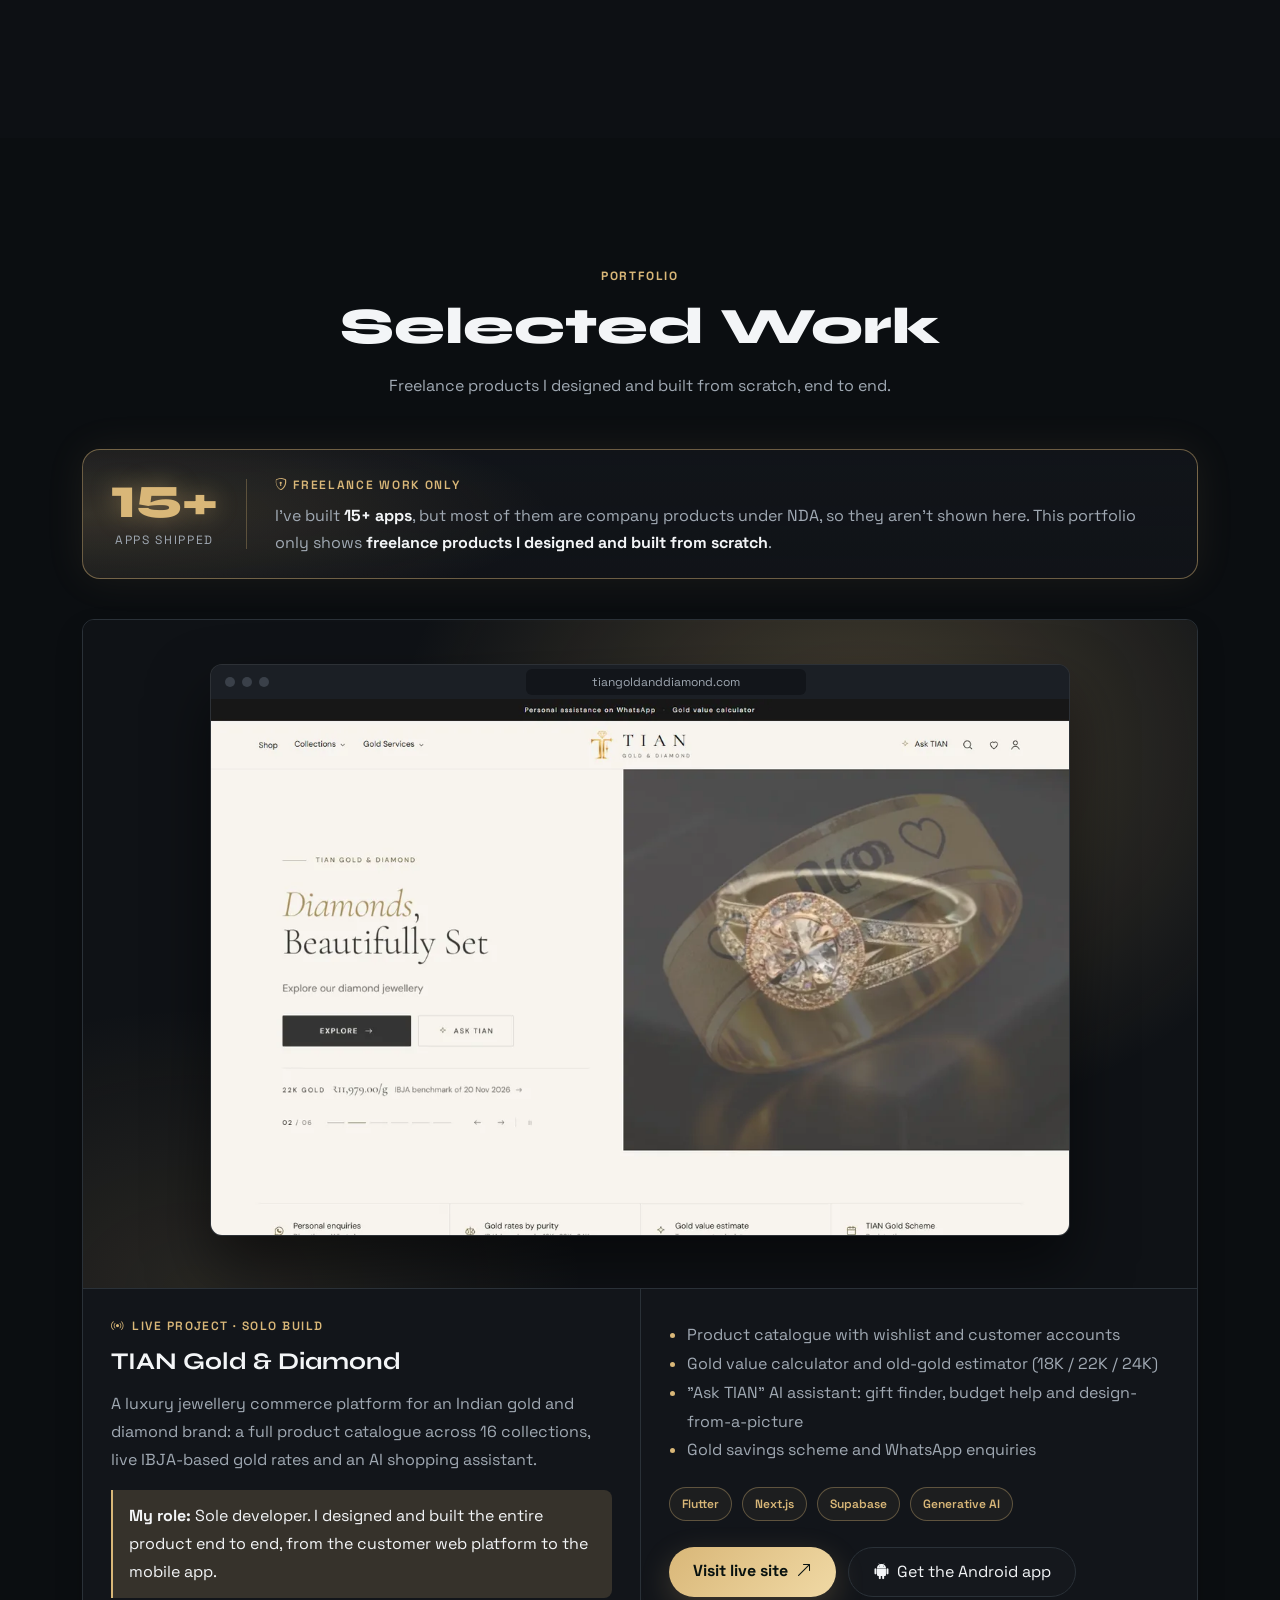
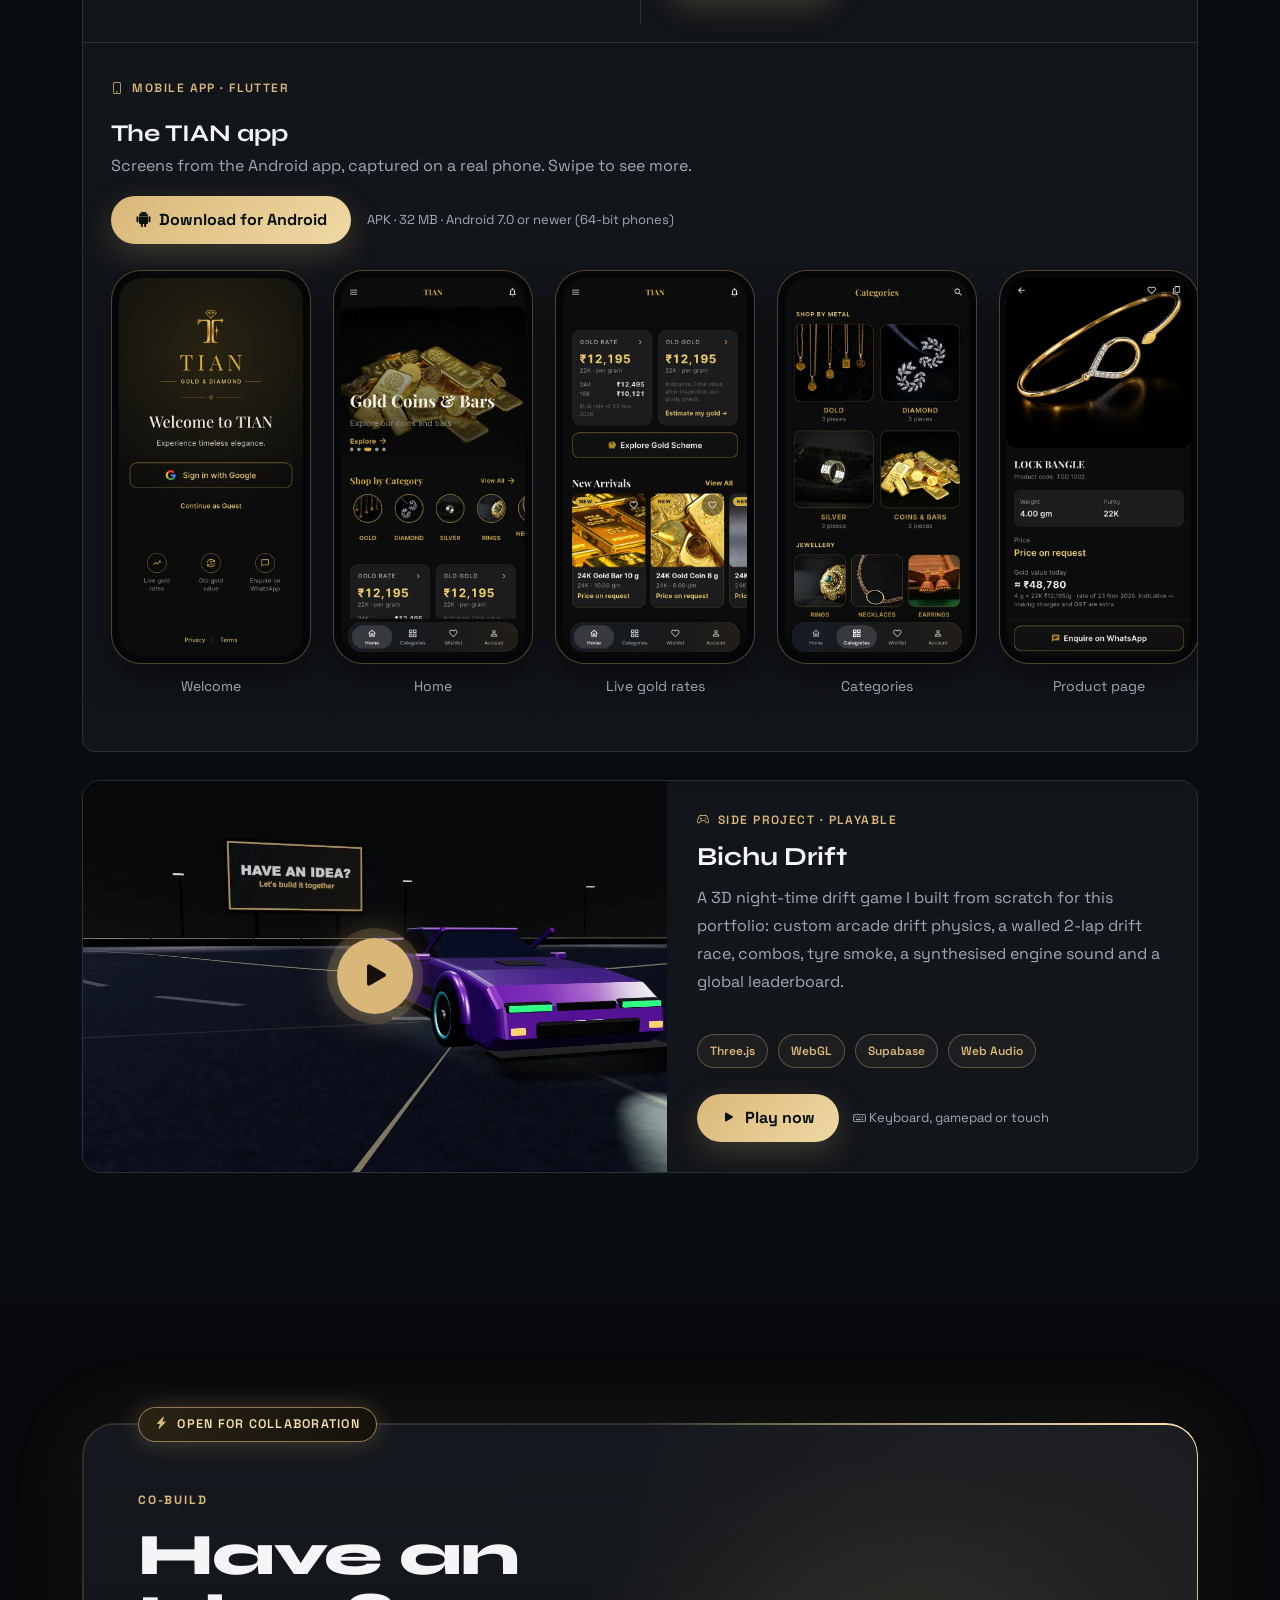
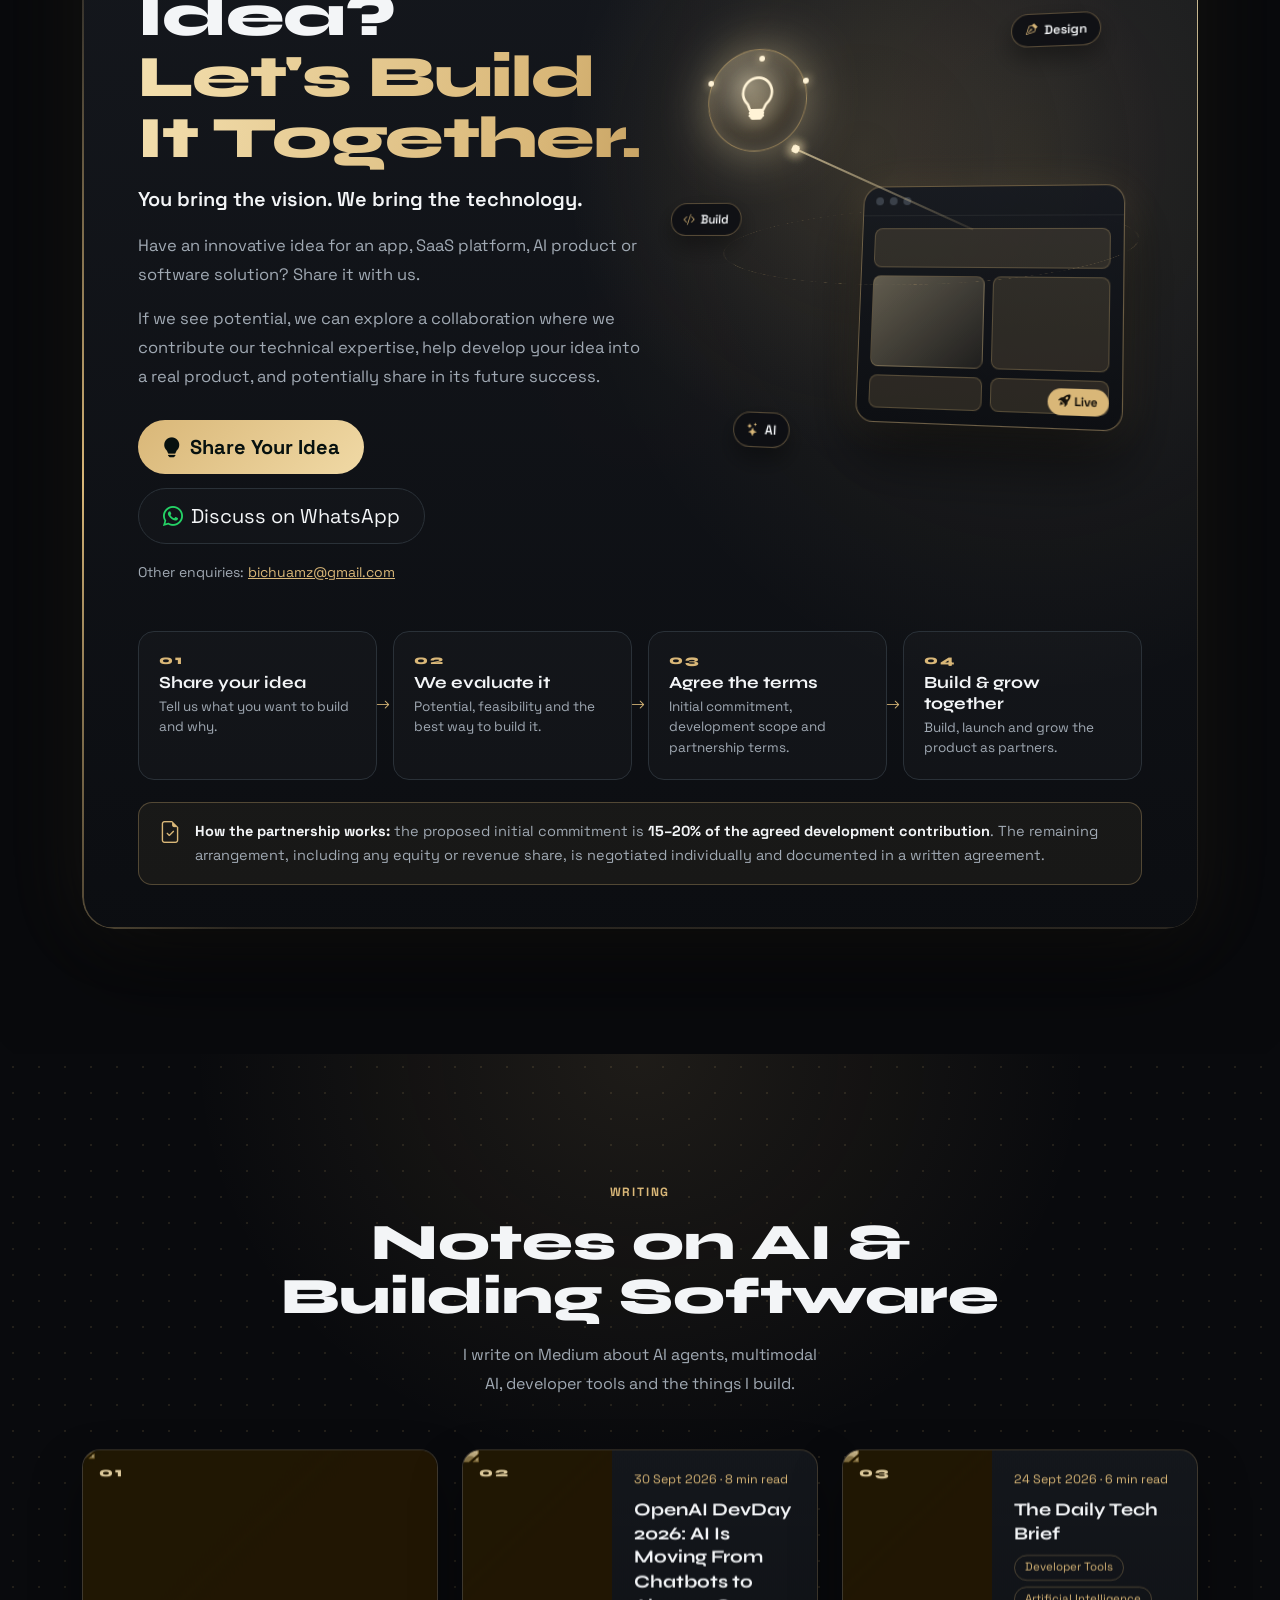
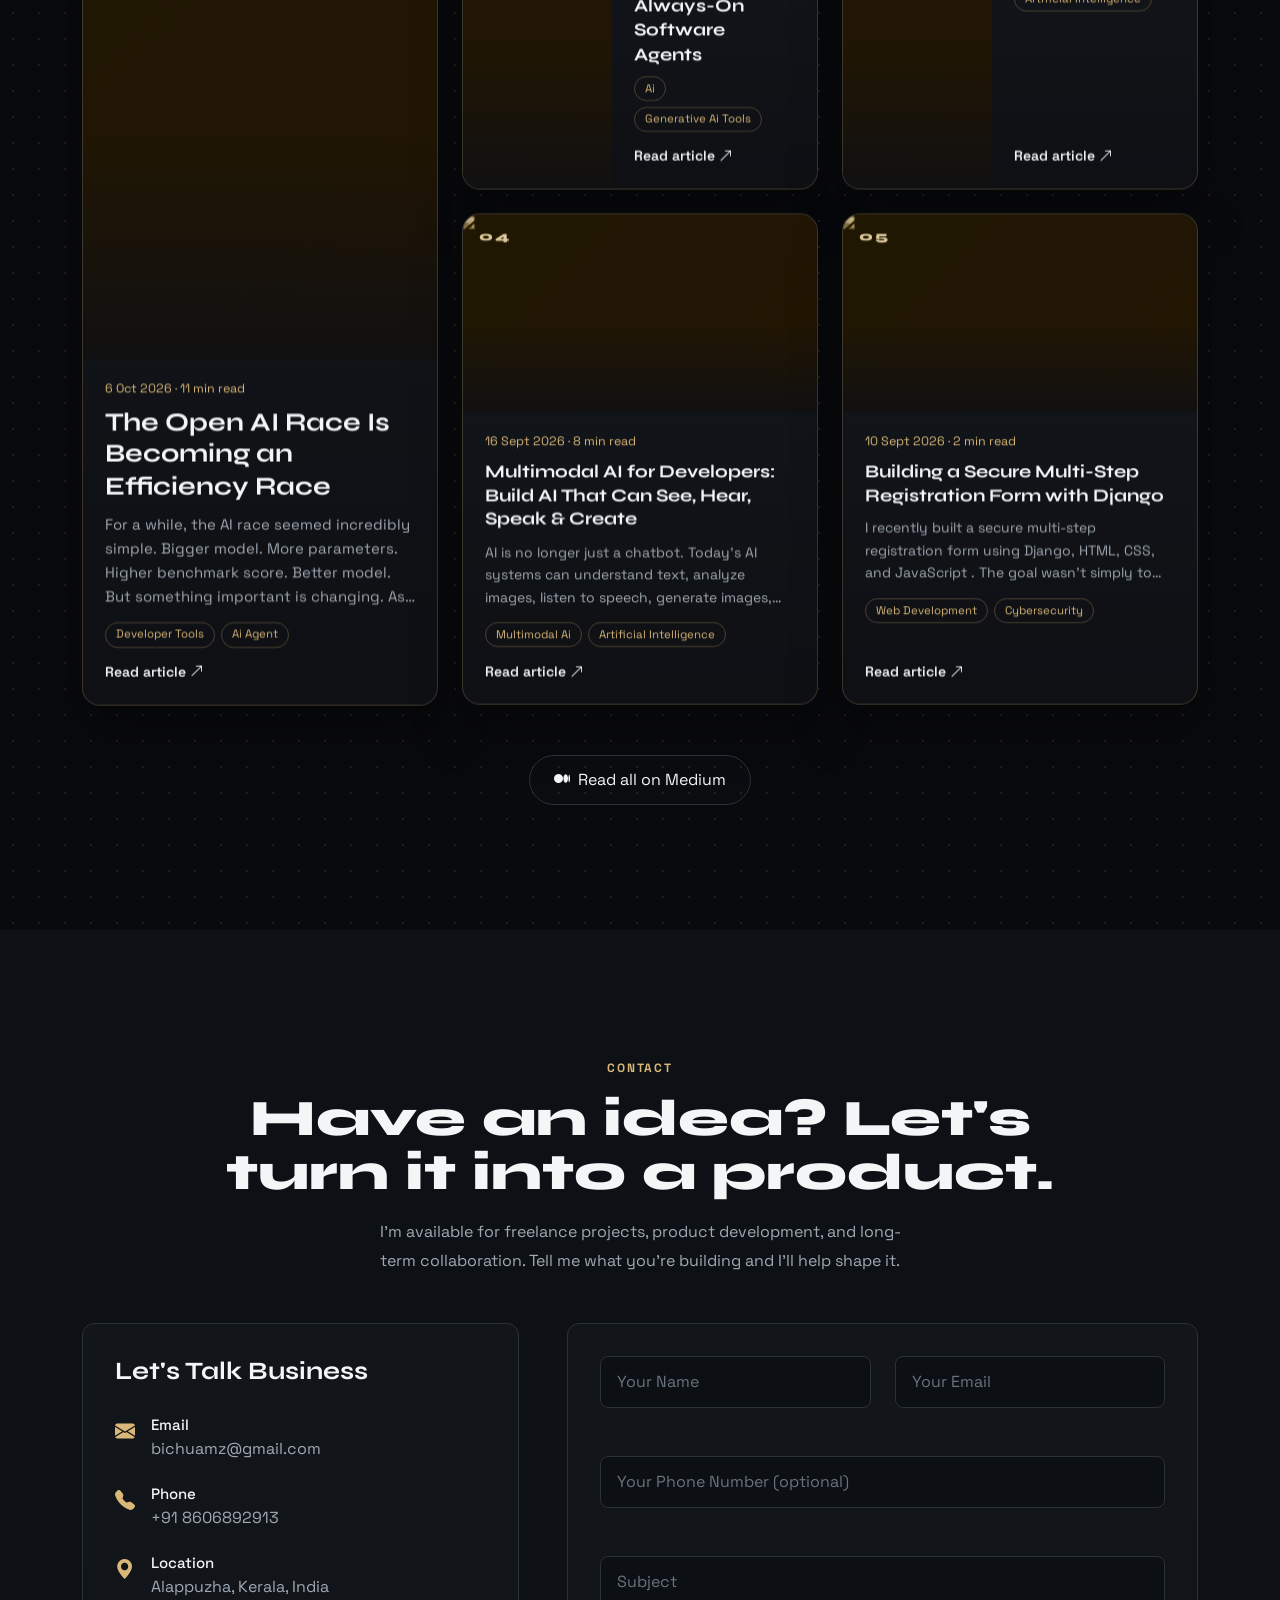
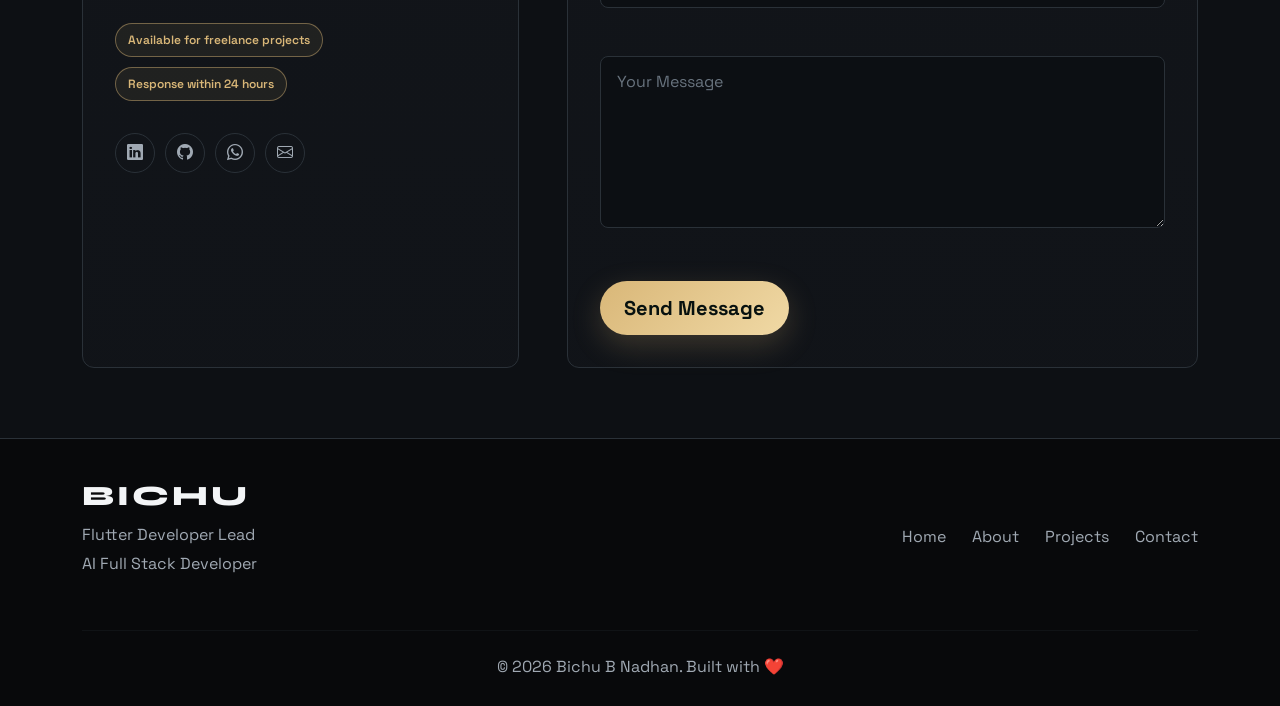
==== commit 53b928c9: "SEO: Person structured data, sitemap, favicons, share card, README So a Google search for the name f" ====
--- a/index.html
+++ b/index.html
@@ -3,18 +3,80 @@
 <head>
 <meta charset="UTF-8">
 <meta name="viewport" content="width=device-width, initial-scale=1.0">
-<meta name="description" content="Bichu B Nadhan is a Flutter Developer Lead building mobile applications, AI solutions, and scalable backend systems.">
-<title>Bichu B Nadhan | Flutter Developer Lead</title>
+<title>Bichu B Nadhan | Flutter Developer Lead &amp; AI Full Stack Developer</title>
+<meta name="description" content="Bichu B Nadhan is a Flutter Developer Lead and AI full stack developer from Alappuzha, Kerala, India, building mobile apps, websites, backends and AI products.">
+<meta name="author" content="Bichu B Nadhan">
+<meta name="robots" content="index, follow, max-image-preview:large">
 <meta name="theme-color" content="#090a0d">
 <link rel="canonical" href="https://bichu2913.github.io/bichu-portfolio/">
-<link rel="icon" href="data:image/svg+xml,%3Csvg xmlns='http://www.w3.org/2000/svg' viewBox='0 0 64 64'%3E%3Crect width='64' height='64' rx='14' fill='%23090a0d'/%3E%3Ctext x='50%25' y='54%25' dominant-baseline='middle' text-anchor='middle' font-family='Arial,sans-serif' font-weight='700' font-size='38' fill='%23d9b778'%3EB%3C/text%3E%3C/svg%3E">
-
-<meta property="og:type" content="website">
-<meta property="og:title" content="Bichu B Nadhan | Flutter Developer Lead">
-<meta property="og:description" content="Flutter Developer Lead building mobile apps, AI products and scalable backend systems.">
+<link rel="icon" href="favicon.ico" sizes="48x48">
+<link rel="icon" type="image/png" sizes="192x192" href="assets/icons/icon-192.png">
+<link rel="apple-touch-icon" href="assets/icons/apple-touch-icon.png">
+<link rel="manifest" href="site.webmanifest">
+
+<meta property="og:type" content="profile">
+<meta property="og:site_name" content="Bichu B Nadhan">
+<meta property="og:locale" content="en_IN">
+<meta property="og:title" content="Bichu B Nadhan | Flutter Developer Lead &amp; AI Full Stack Developer">
+<meta property="og:description" content="Mobile apps, websites, backends and AI products, built end to end. Explore Bichu OS, the projects and the Bichu Drift game.">
 <meta property="og:url" content="https://bichu2913.github.io/bichu-portfolio/">
-<meta property="og:image" content="https://bichu2913.github.io/bichu-portfolio/assets/images/dp2.jpeg">
+<meta property="og:image" content="https://bichu2913.github.io/bichu-portfolio/assets/images/og-card.jpg">
+<meta property="og:image:width" content="1200">
+<meta property="og:image:height" content="630">
+<meta property="og:image:alt" content="Bichu B Nadhan, Flutter Developer Lead and AI Full Stack Developer">
+<meta property="profile:first_name" content="Bichu">
+<meta property="profile:last_name" content="Nadhan">
 <meta name="twitter:card" content="summary_large_image">
+<meta name="twitter:title" content="Bichu B Nadhan | Flutter Developer Lead &amp; AI Full Stack Developer">
+<meta name="twitter:description" content="Mobile apps, websites, backends and AI products, built end to end.">
+<meta name="twitter:image" content="https://bichu2913.github.io/bichu-portfolio/assets/images/og-card.jpg">
+
+<script type="application/ld+json">
+{
+  "@context": "https://schema.org",
+  "@graph": [
+    {
+      "@type": "Person",
+      "@id": "https://bichu2913.github.io/bichu-portfolio/#person",
+      "name": "Bichu B Nadhan",
+      "alternateName": ["Bichu Nadhan", "Bichu B. Nadhan"],
+      "givenName": "Bichu",
+      "familyName": "Nadhan",
+      "url": "https://bichu2913.github.io/bichu-portfolio/",
+      "image": "https://bichu2913.github.io/bichu-portfolio/assets/images/dp2.jpeg",
+      "jobTitle": "Flutter Developer Lead & AI Full Stack Developer",
+      "description": "Software developer and AI application developer from Alappuzha, Kerala, India, with 4+ years of experience building mobile apps, websites, backends and AI products.",
+      "email": "mailto:bichuamz@gmail.com",
+      "address": { "@type": "PostalAddress", "addressLocality": "Alappuzha", "addressRegion": "Kerala", "addressCountry": "IN" },
+      "nationality": { "@type": "Country", "name": "India" },
+      "knowsAbout": ["Flutter", "Dart", "Mobile App Development", "Next.js", "React", "Python", "Django", "Supabase", "Firebase", "Generative AI", "Large Language Models", "Retrieval-Augmented Generation", "UI/UX Design"],
+      "sameAs": [
+        "https://www.linkedin.com/in/bichu-b-nadhan-7a6523222/",
+        "https://github.com/bichu2913",
+        "https://medium.com/@bichuamz",
+        "https://www.instagram.com/bourbon__b"
+      ]
+    },
+    {
+      "@type": "WebSite",
+      "@id": "https://bichu2913.github.io/bichu-portfolio/#website",
+      "url": "https://bichu2913.github.io/bichu-portfolio/",
+      "name": "Bichu B Nadhan",
+      "alternateName": "Bichu B Nadhan Portfolio",
+      "author": { "@id": "https://bichu2913.github.io/bichu-portfolio/#person" },
+      "inLanguage": "en"
+    },
+    {
+      "@type": "ProfilePage",
+      "url": "https://bichu2913.github.io/bichu-portfolio/",
+      "name": "Bichu B Nadhan | Flutter Developer Lead & AI Full Stack Developer",
+      "dateModified": "2026-11-27",
+      "isPartOf": { "@id": "https://bichu2913.github.io/bichu-portfolio/#website" },
+      "mainEntity": { "@id": "https://bichu2913.github.io/bichu-portfolio/#person" }
+    }
+  ]
+}
+</script>
 
 <link href="https://cdn.jsdelivr.net/npm/bootstrap@5.3.7/dist/css/bootstrap.min.css" rel="stylesheet">
 <link rel="stylesheet" href="https://cdn.jsdelivr.net/npm/bootstrap-icons@1.11.3/font/bootstrap-icons.min.css">
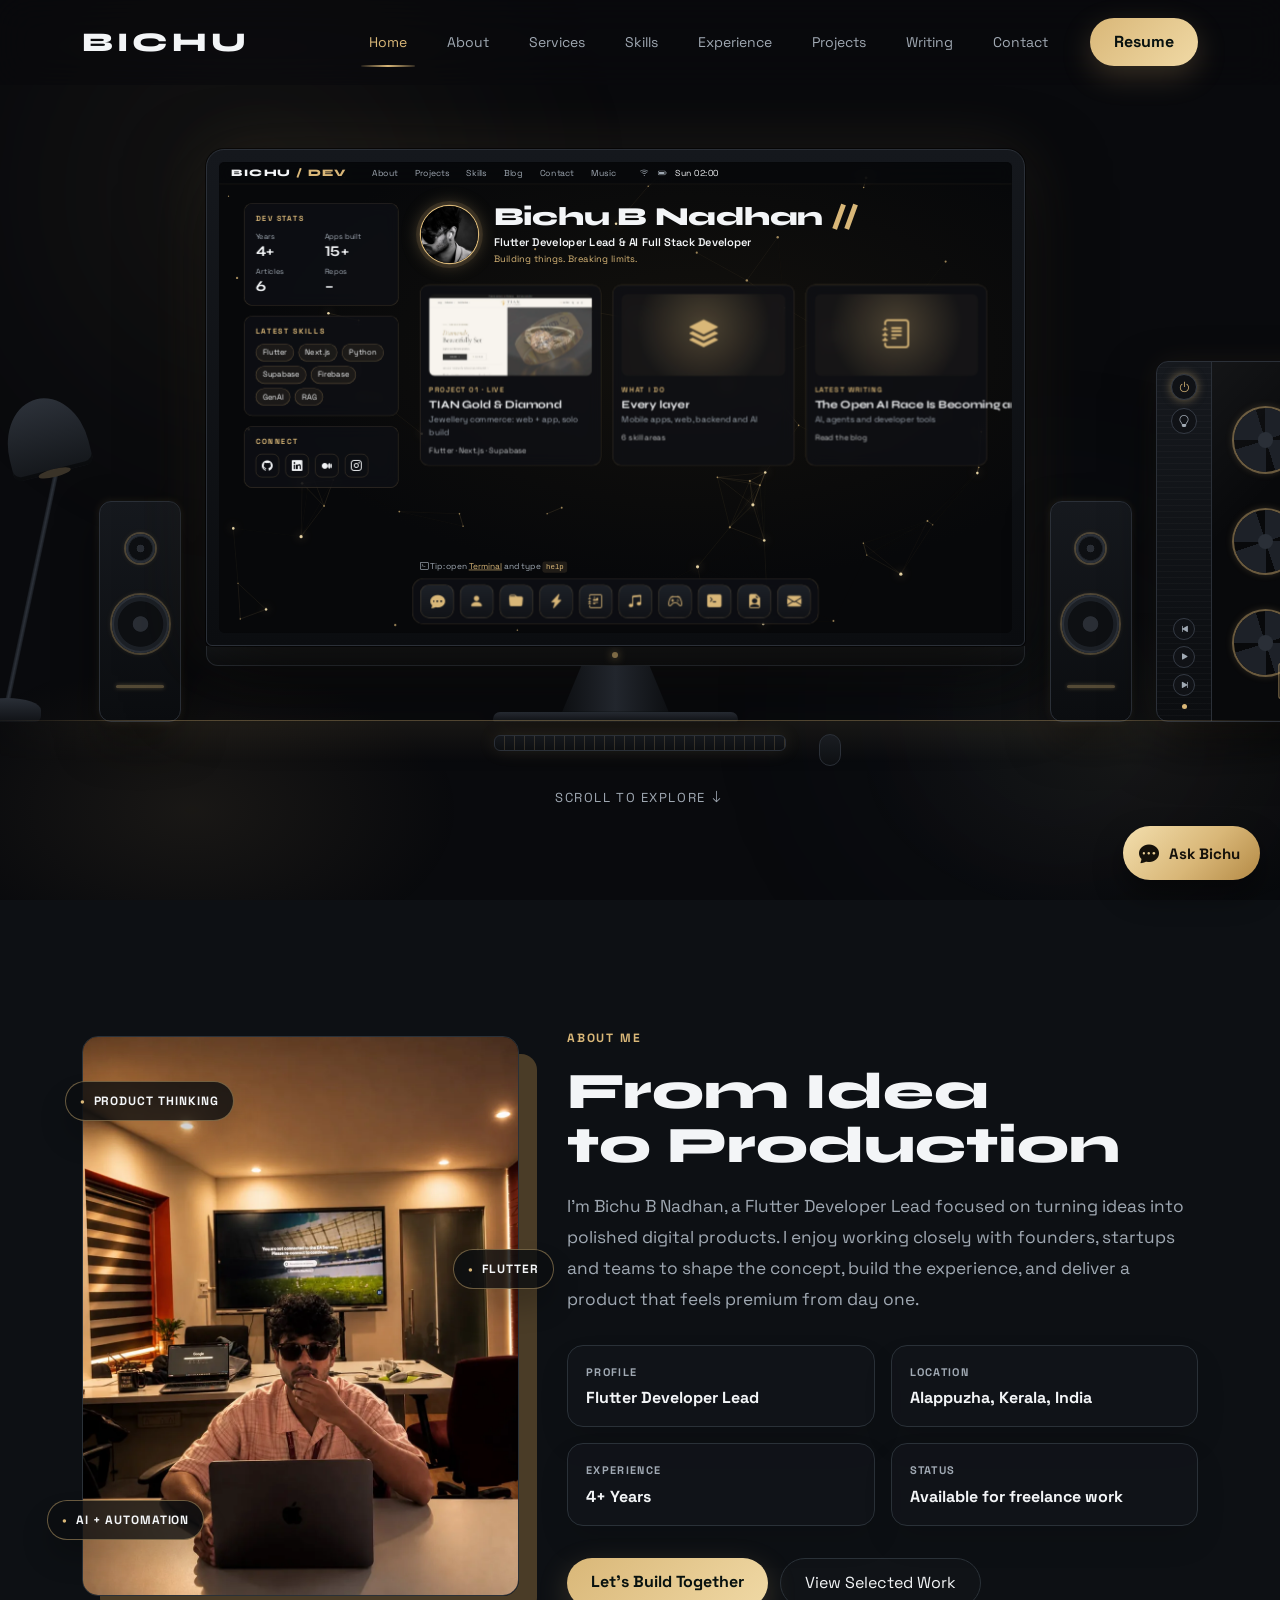
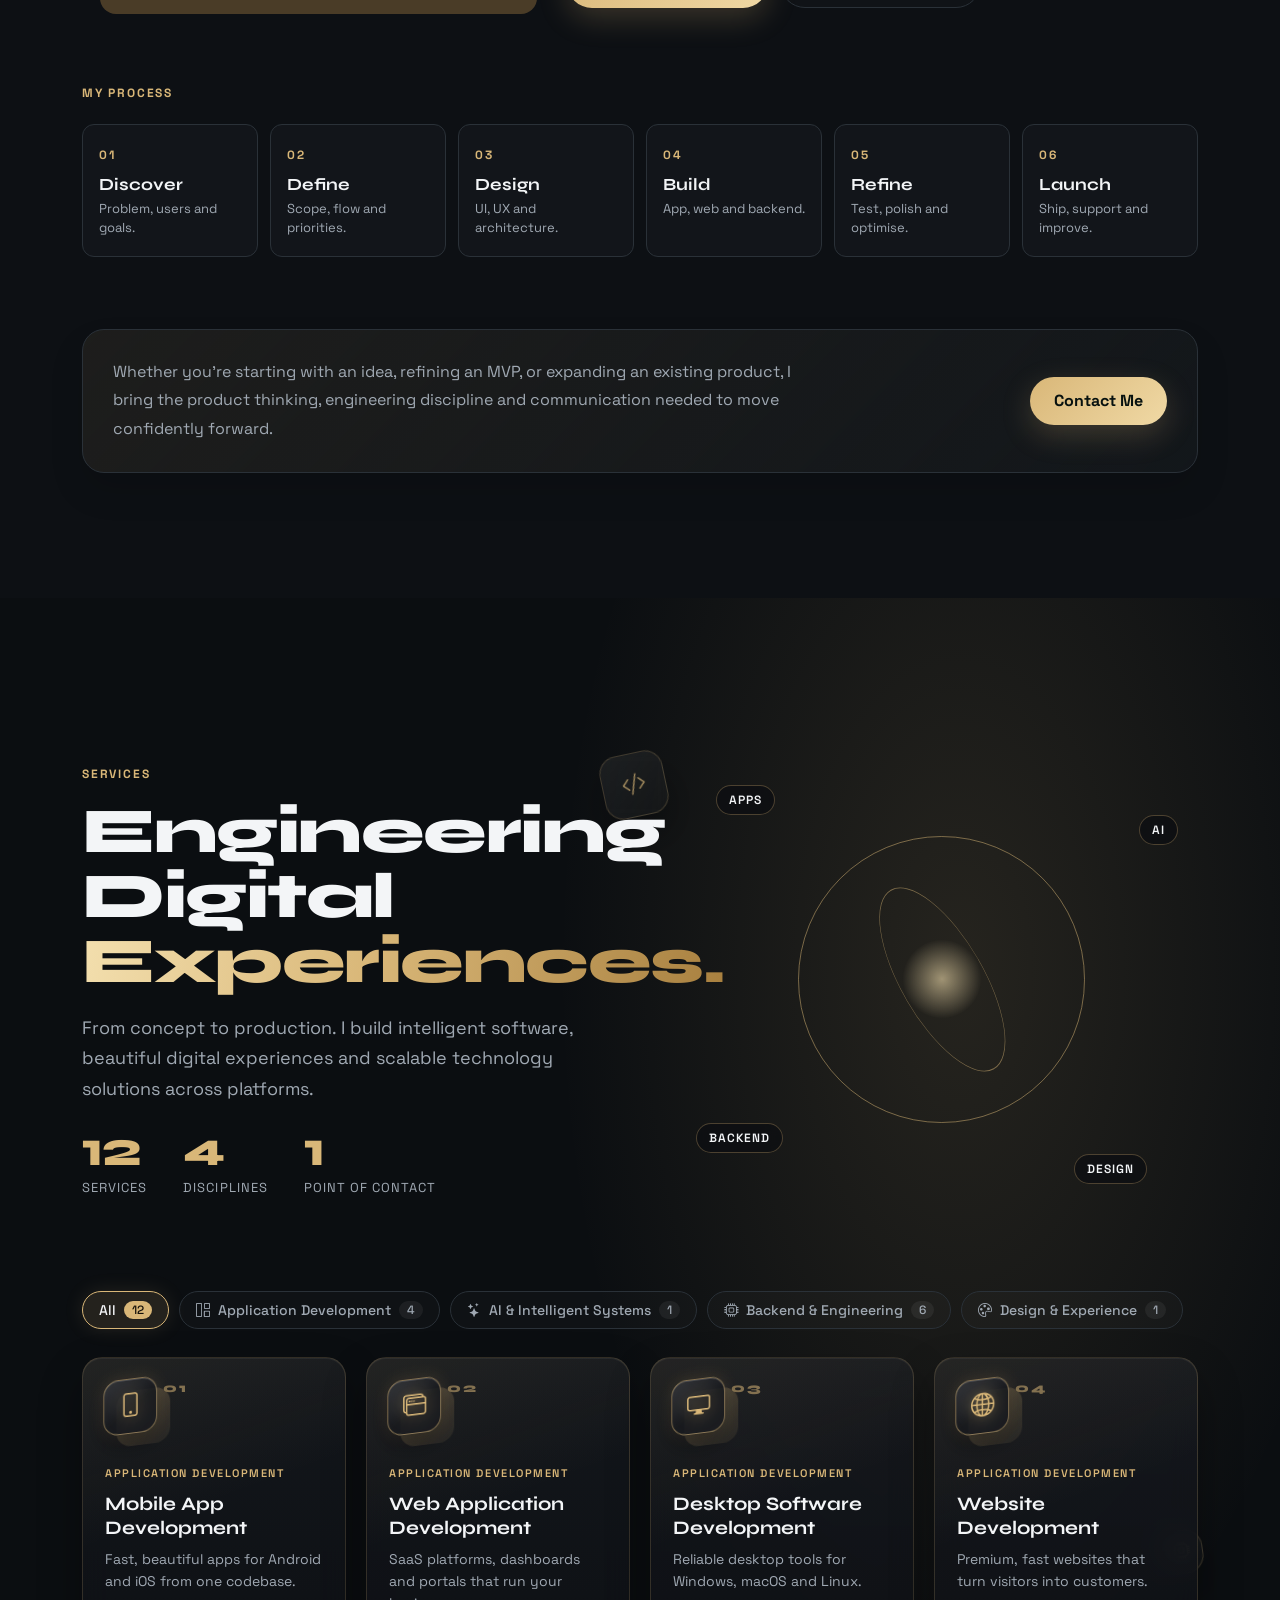
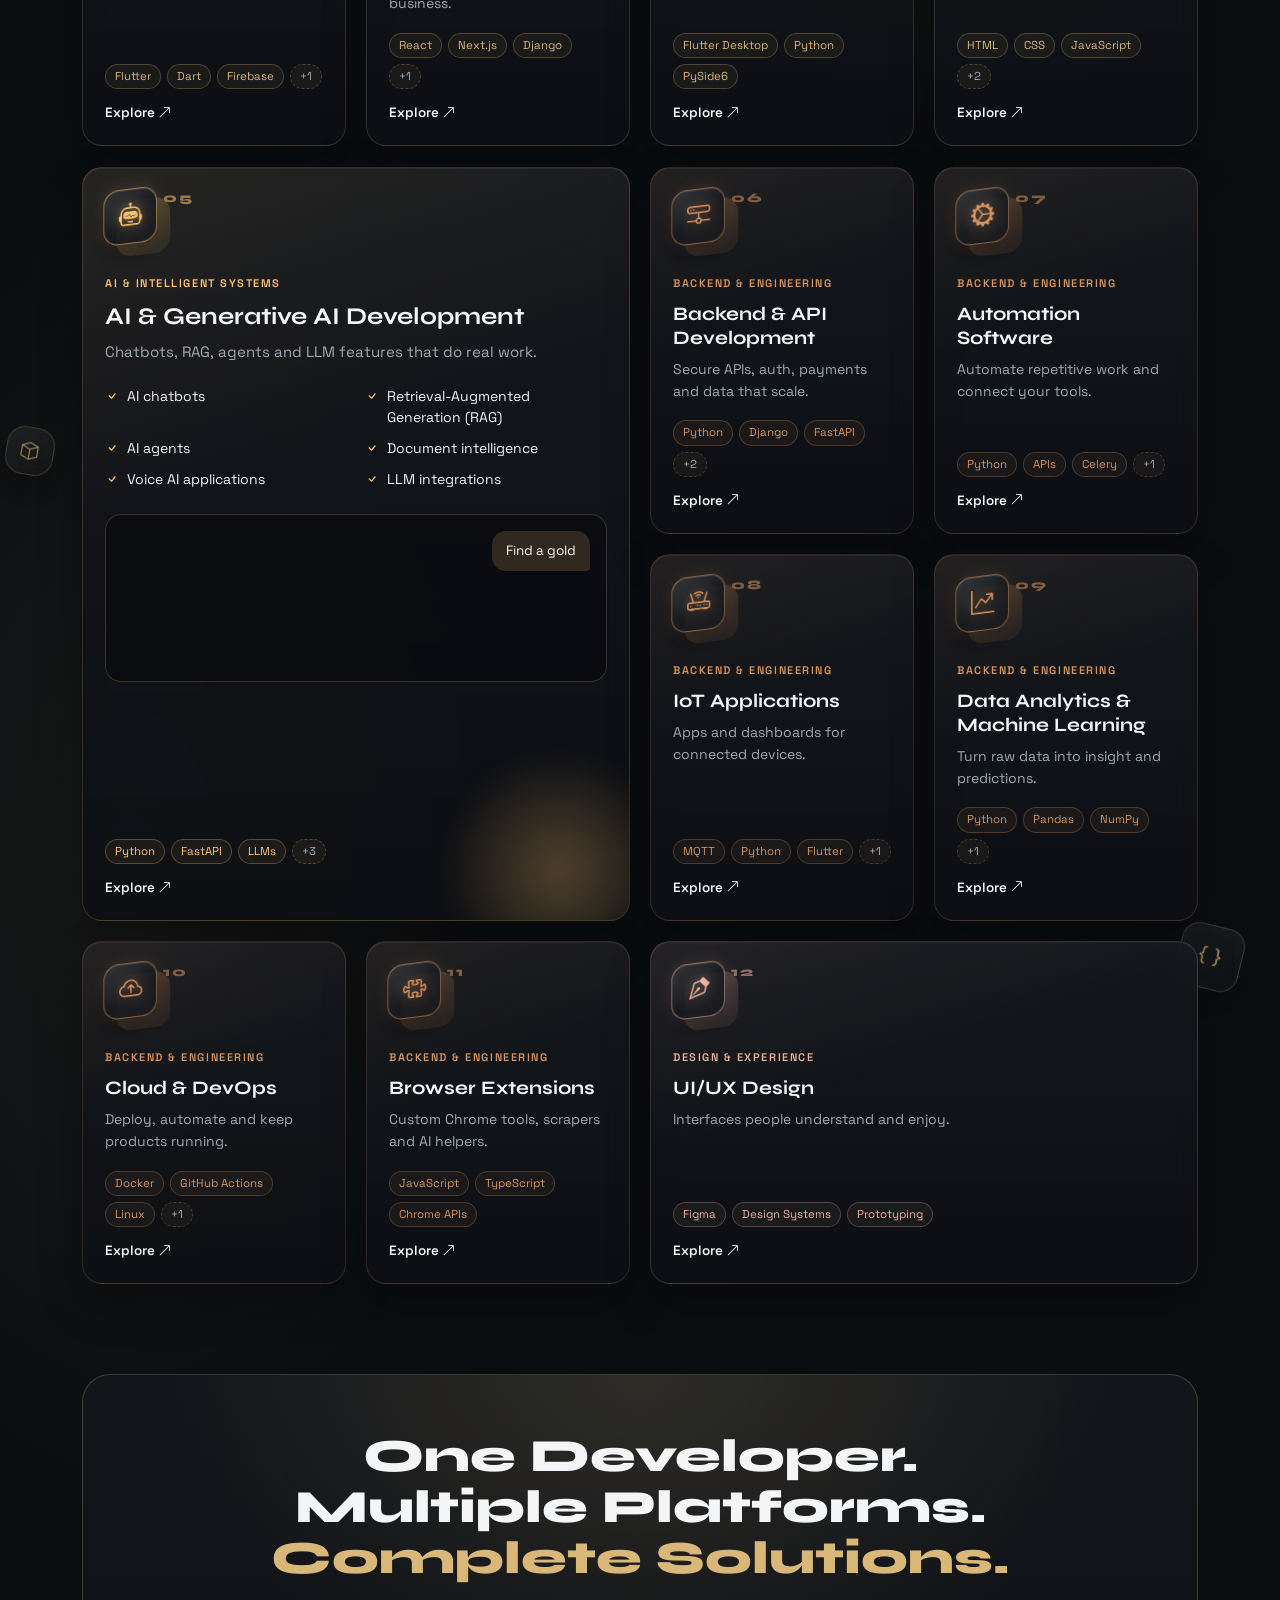
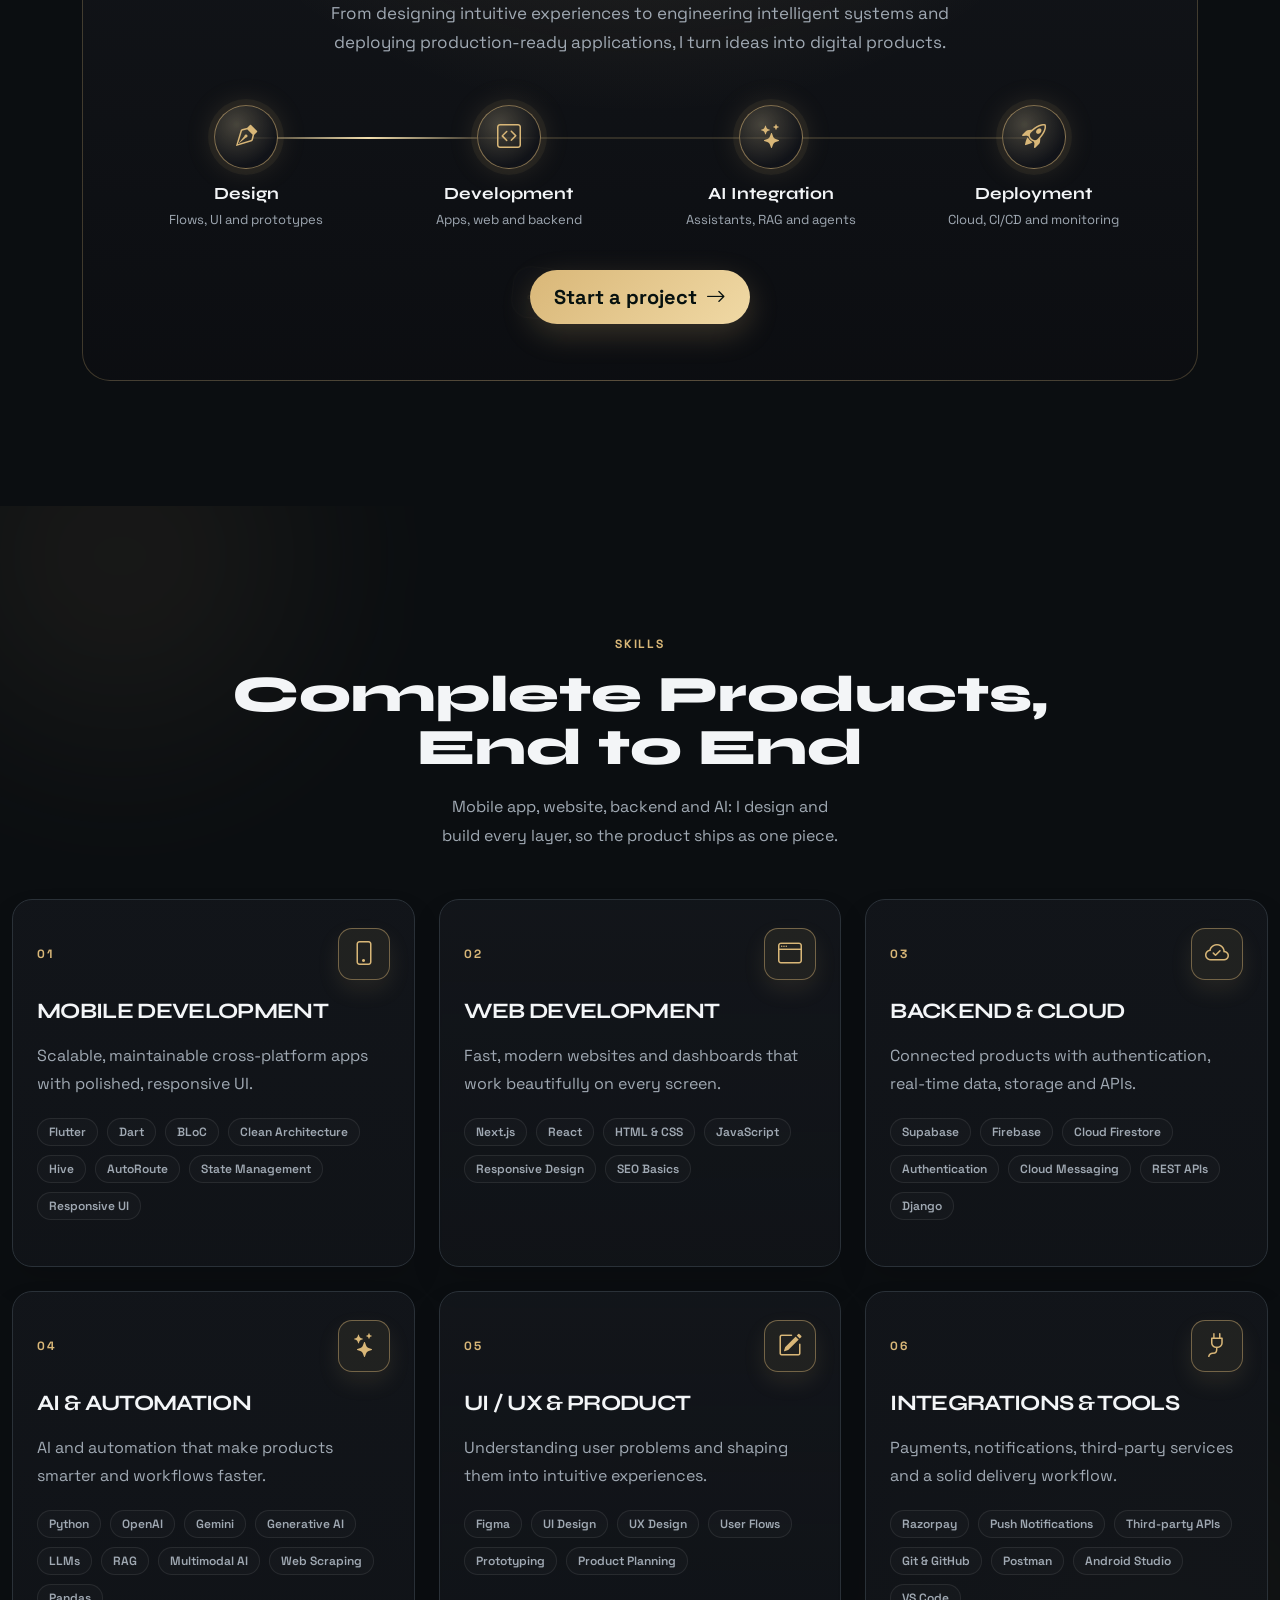
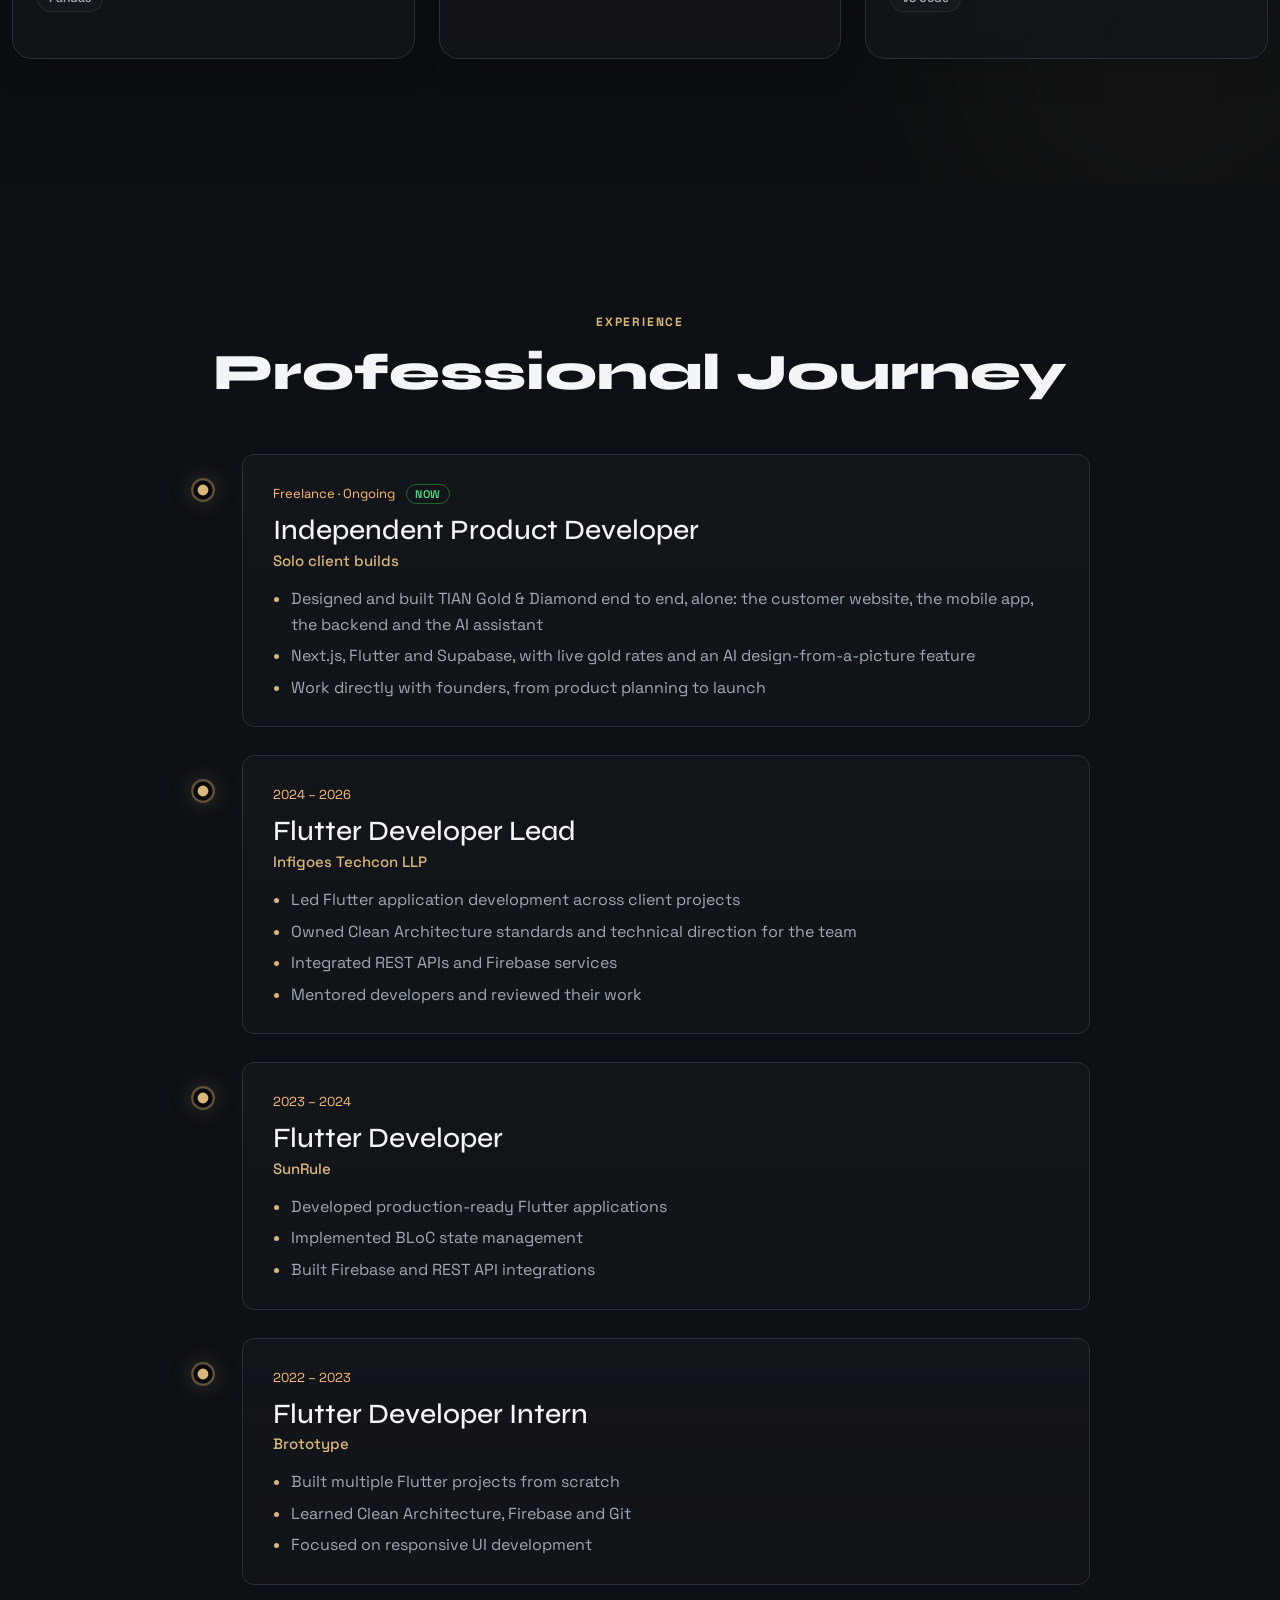
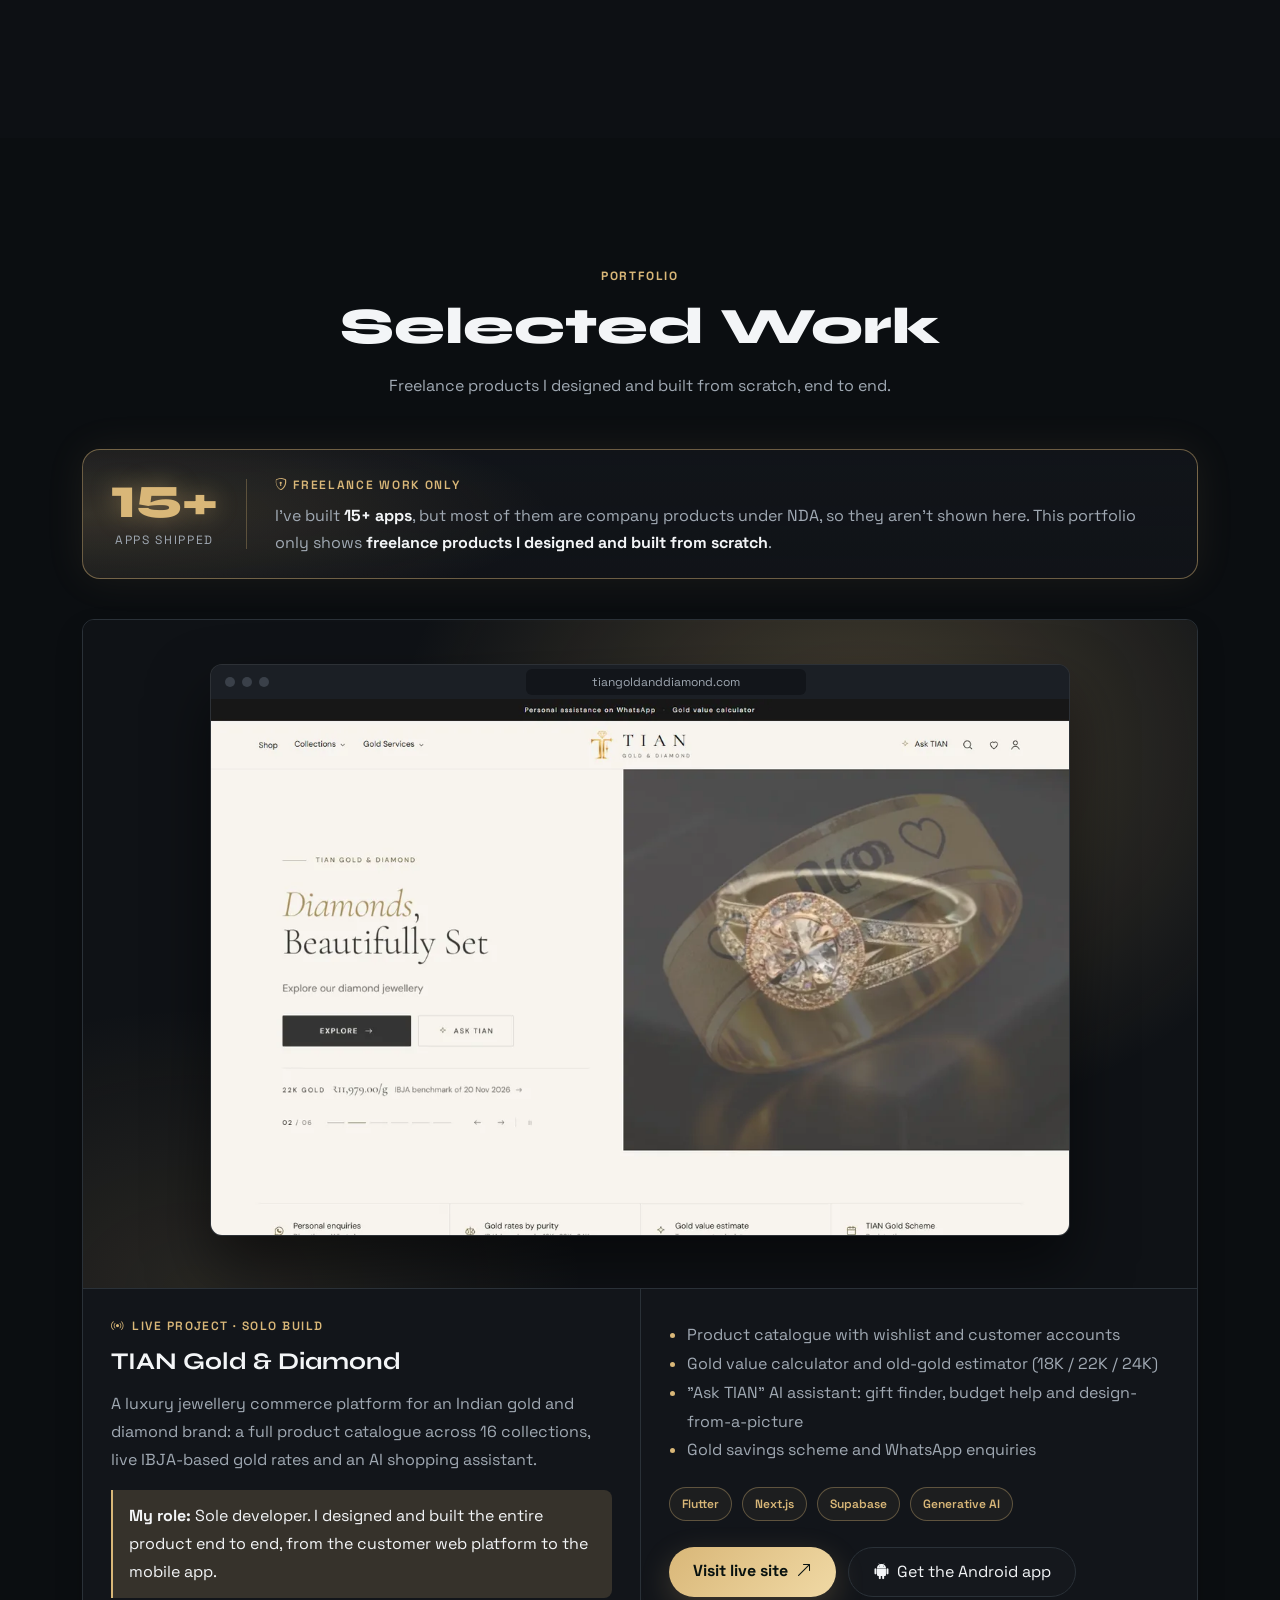
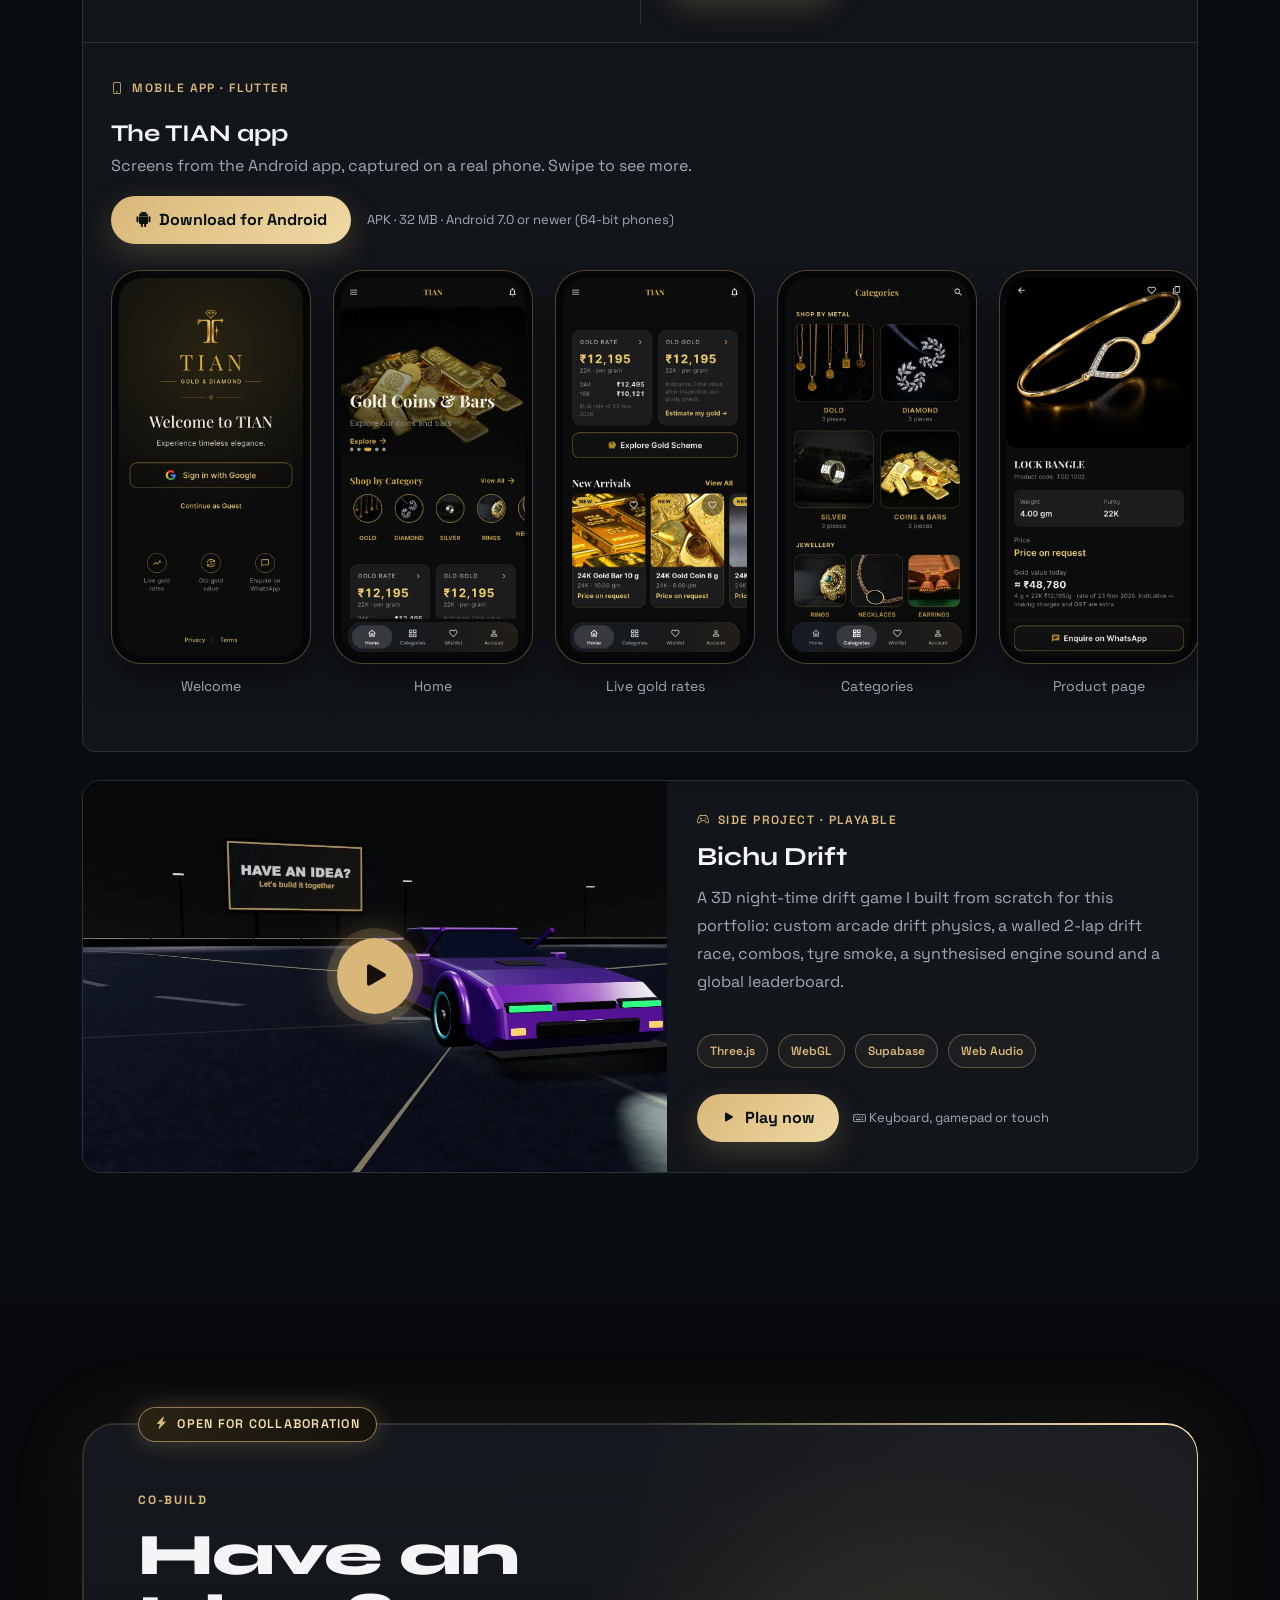
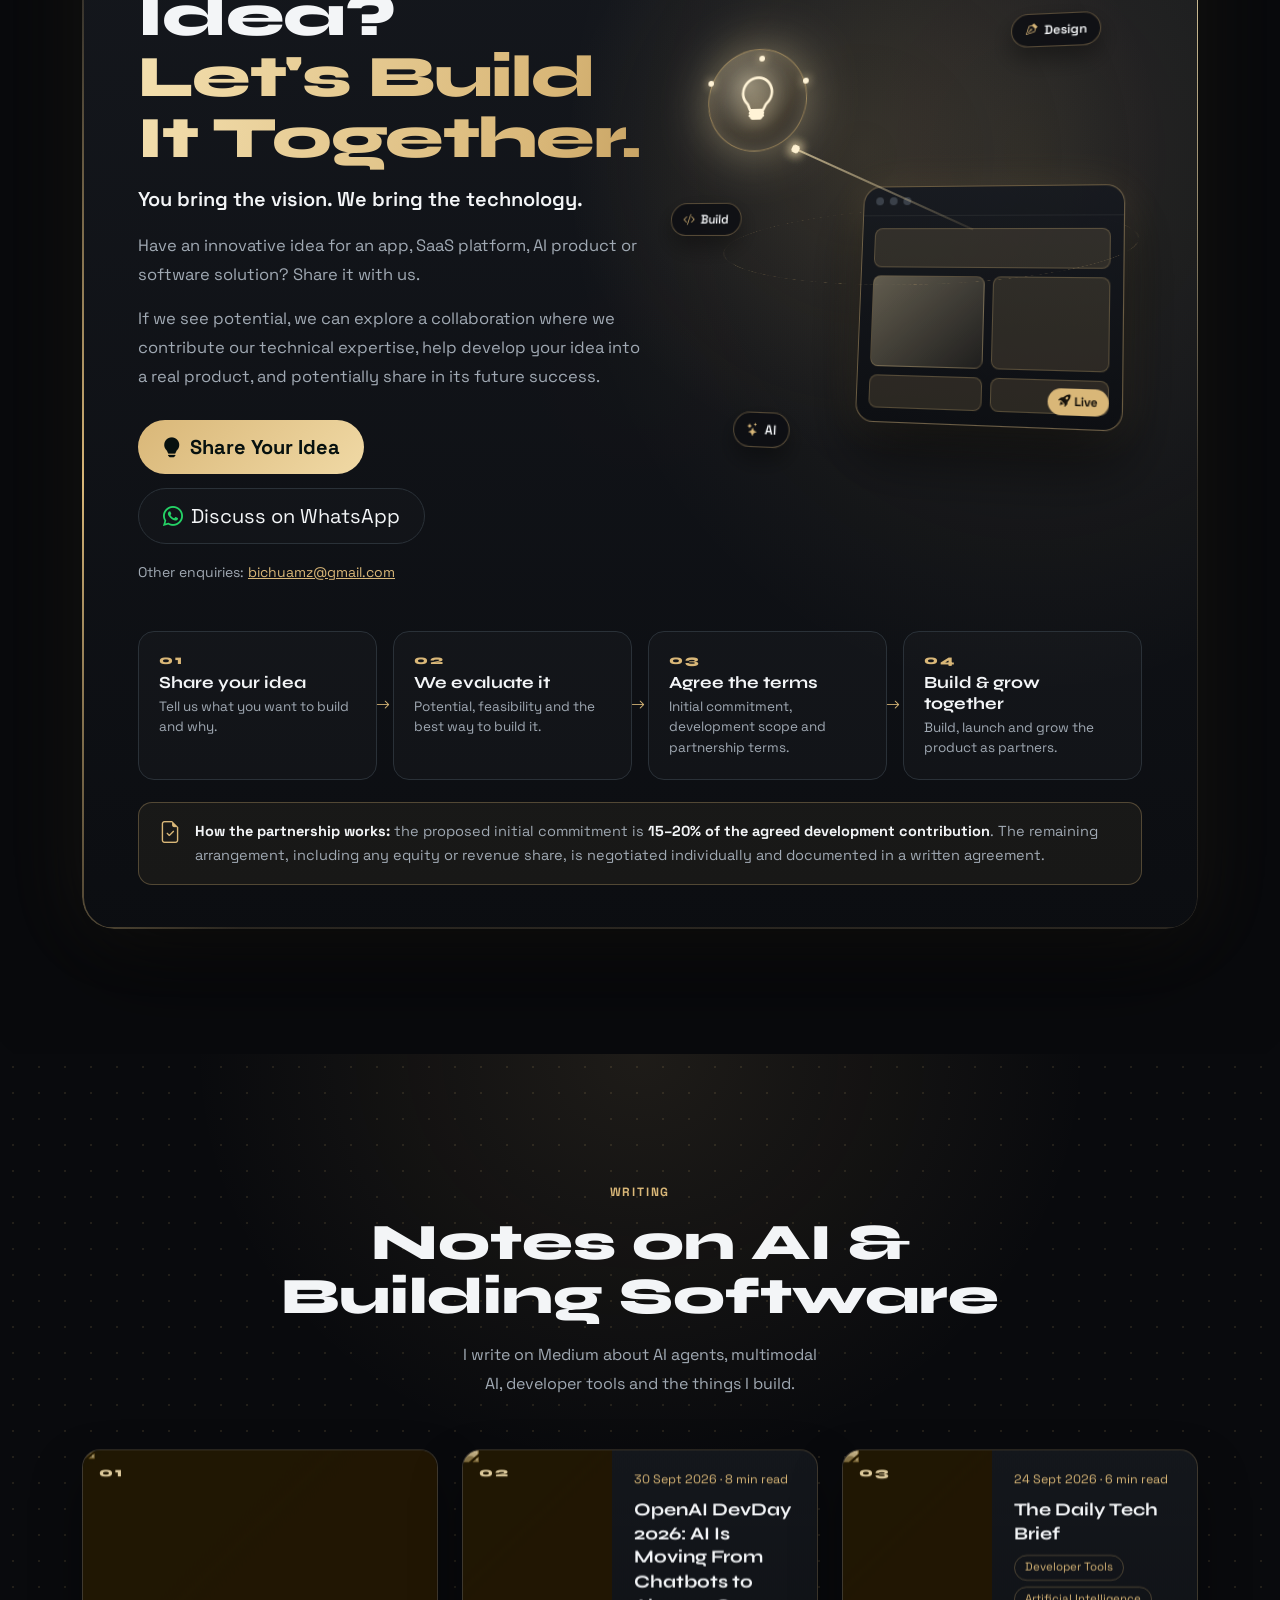
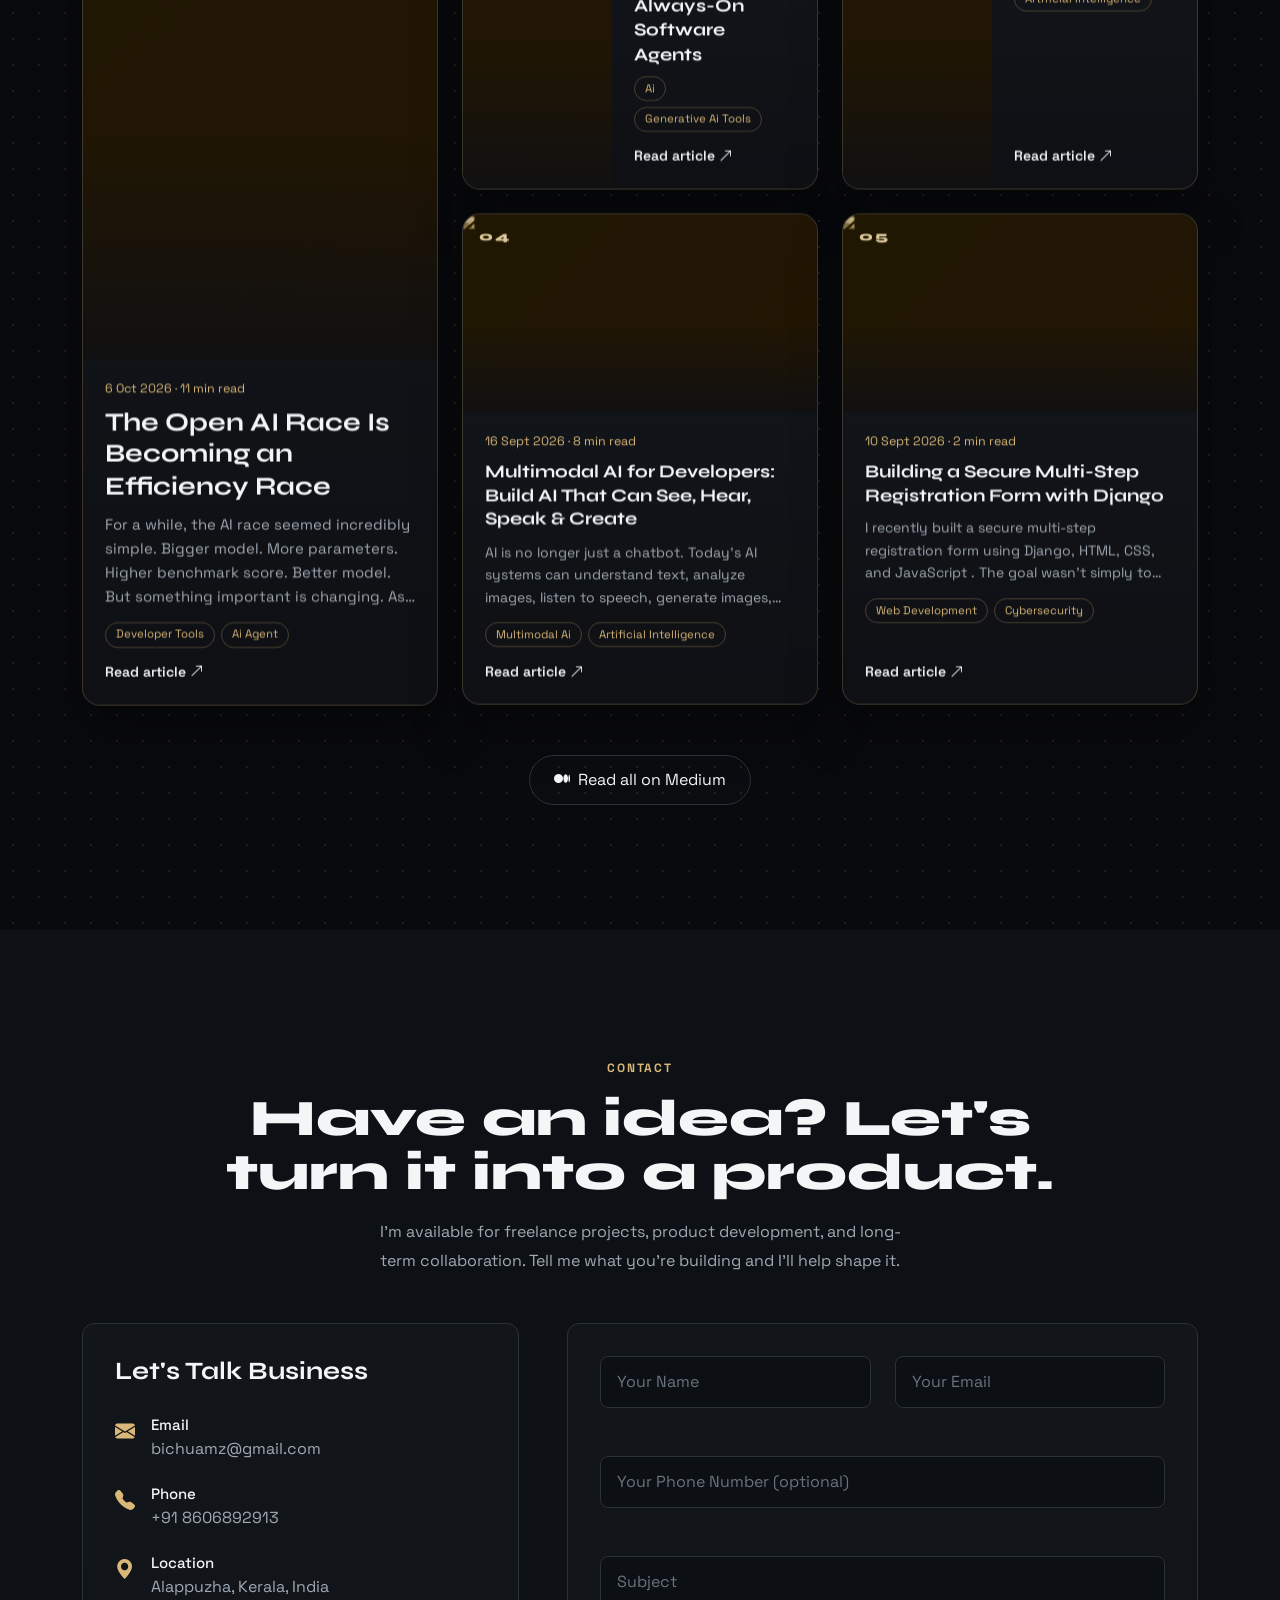
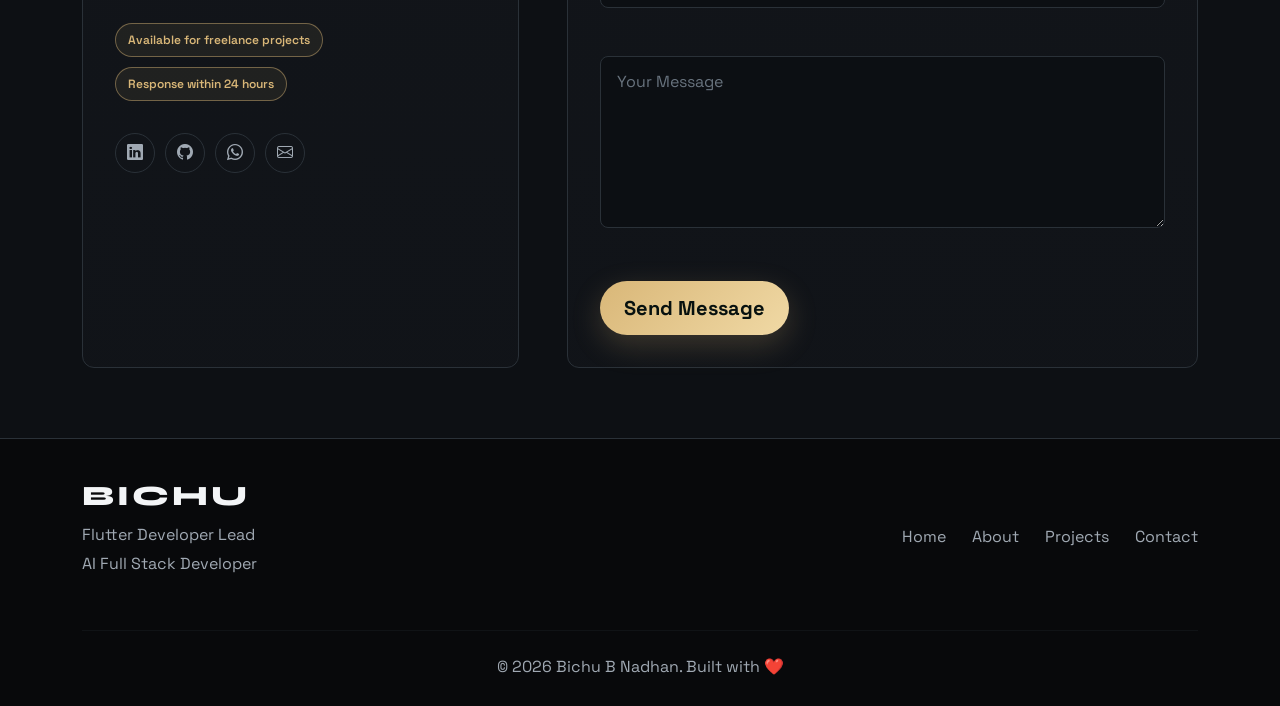
==== commit 149fbc51: "Add Google Search Console verification tag Co-Authored-By: Claude Opus 5.5 <noreply@anthropic.com>" ====
--- a/index.html
+++ b/index.html
@@ -7,6 +7,7 @@
 <meta name="description" content="Bichu B Nadhan is a Flutter Developer Lead and AI full stack developer from Alappuzha, Kerala, India, building mobile apps, websites, backends and AI products.">
 <meta name="author" content="Bichu B Nadhan">
 <meta name="robots" content="index, follow, max-image-preview:large">
+<meta name="google-site-verification" content="Bqa8UsDzQBexiba2VWGk3M_fat8glLQ_Gkp6BRAmzRY" />
 <meta name="theme-color" content="#090a0d">
 <link rel="canonical" href="https://bichu2913.github.io/bichu-portfolio/">
 <link rel="icon" href="favicon.ico" sizes="48x48">
